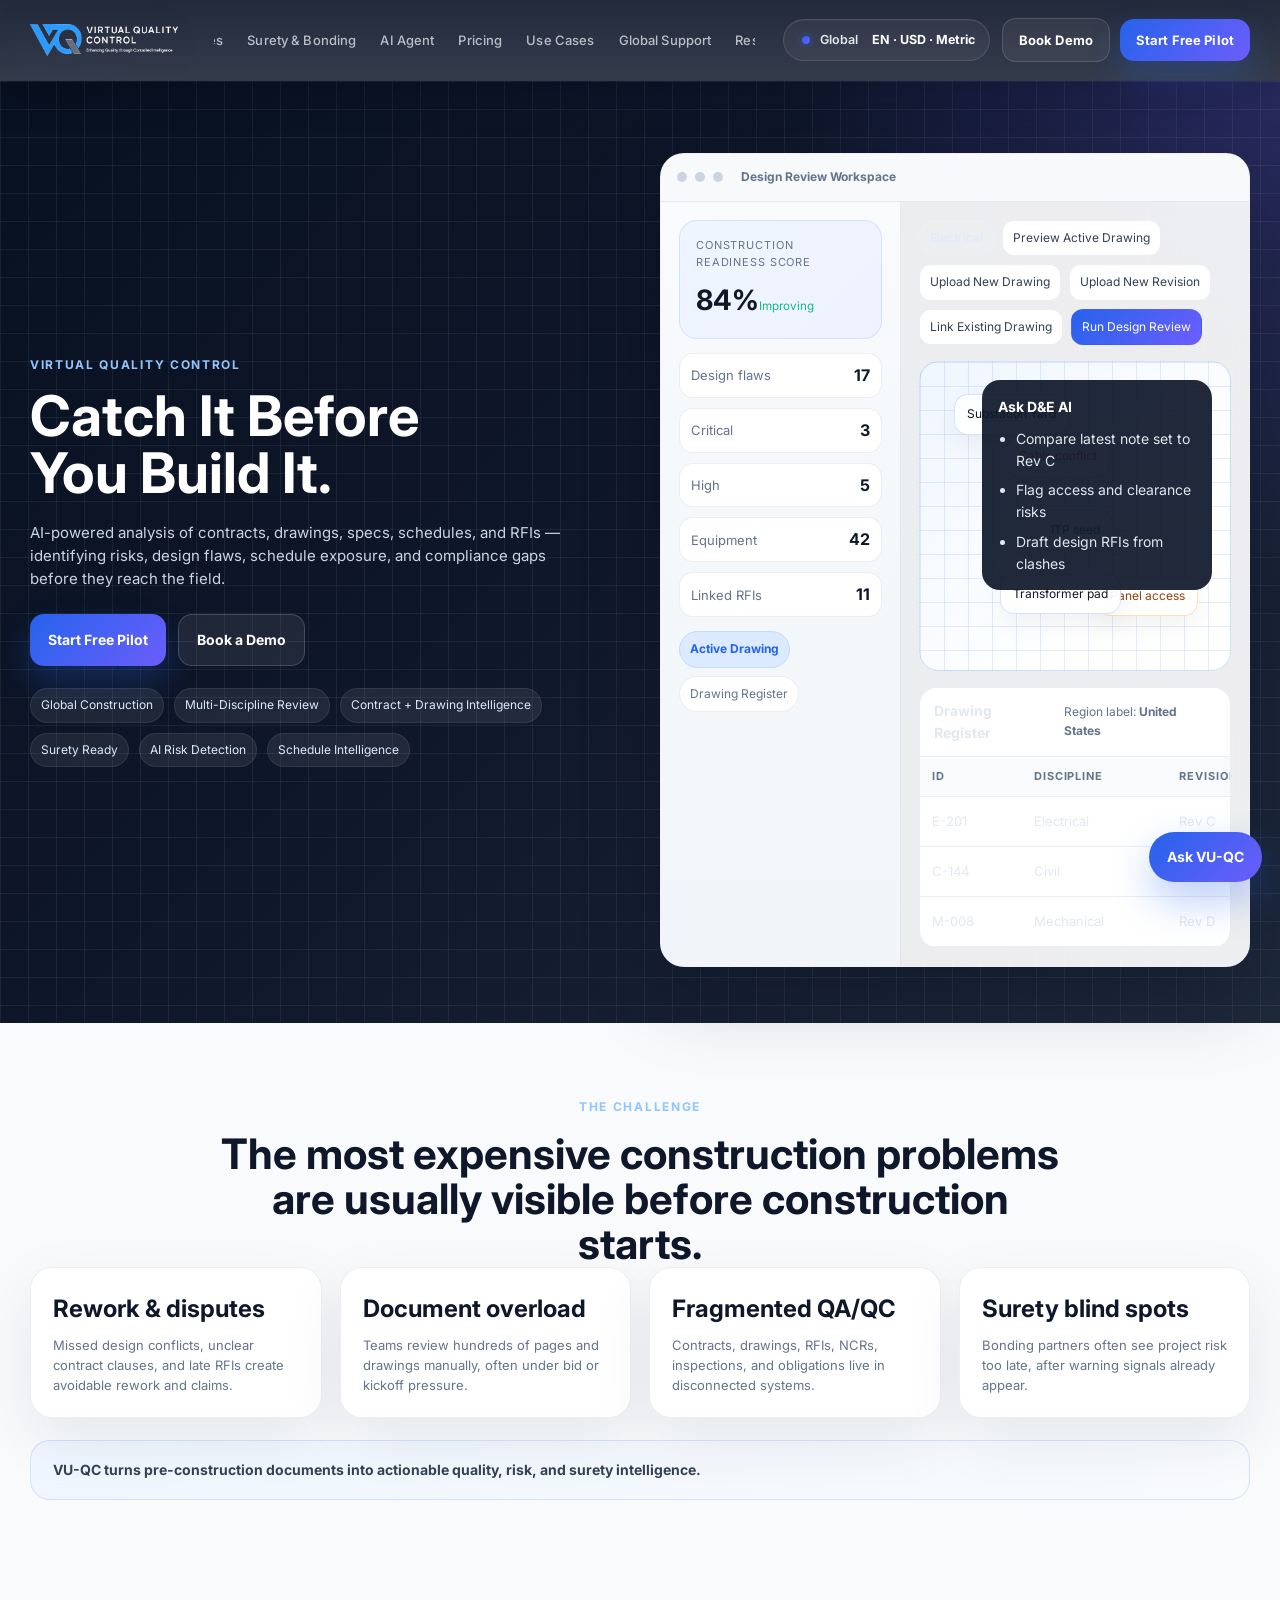
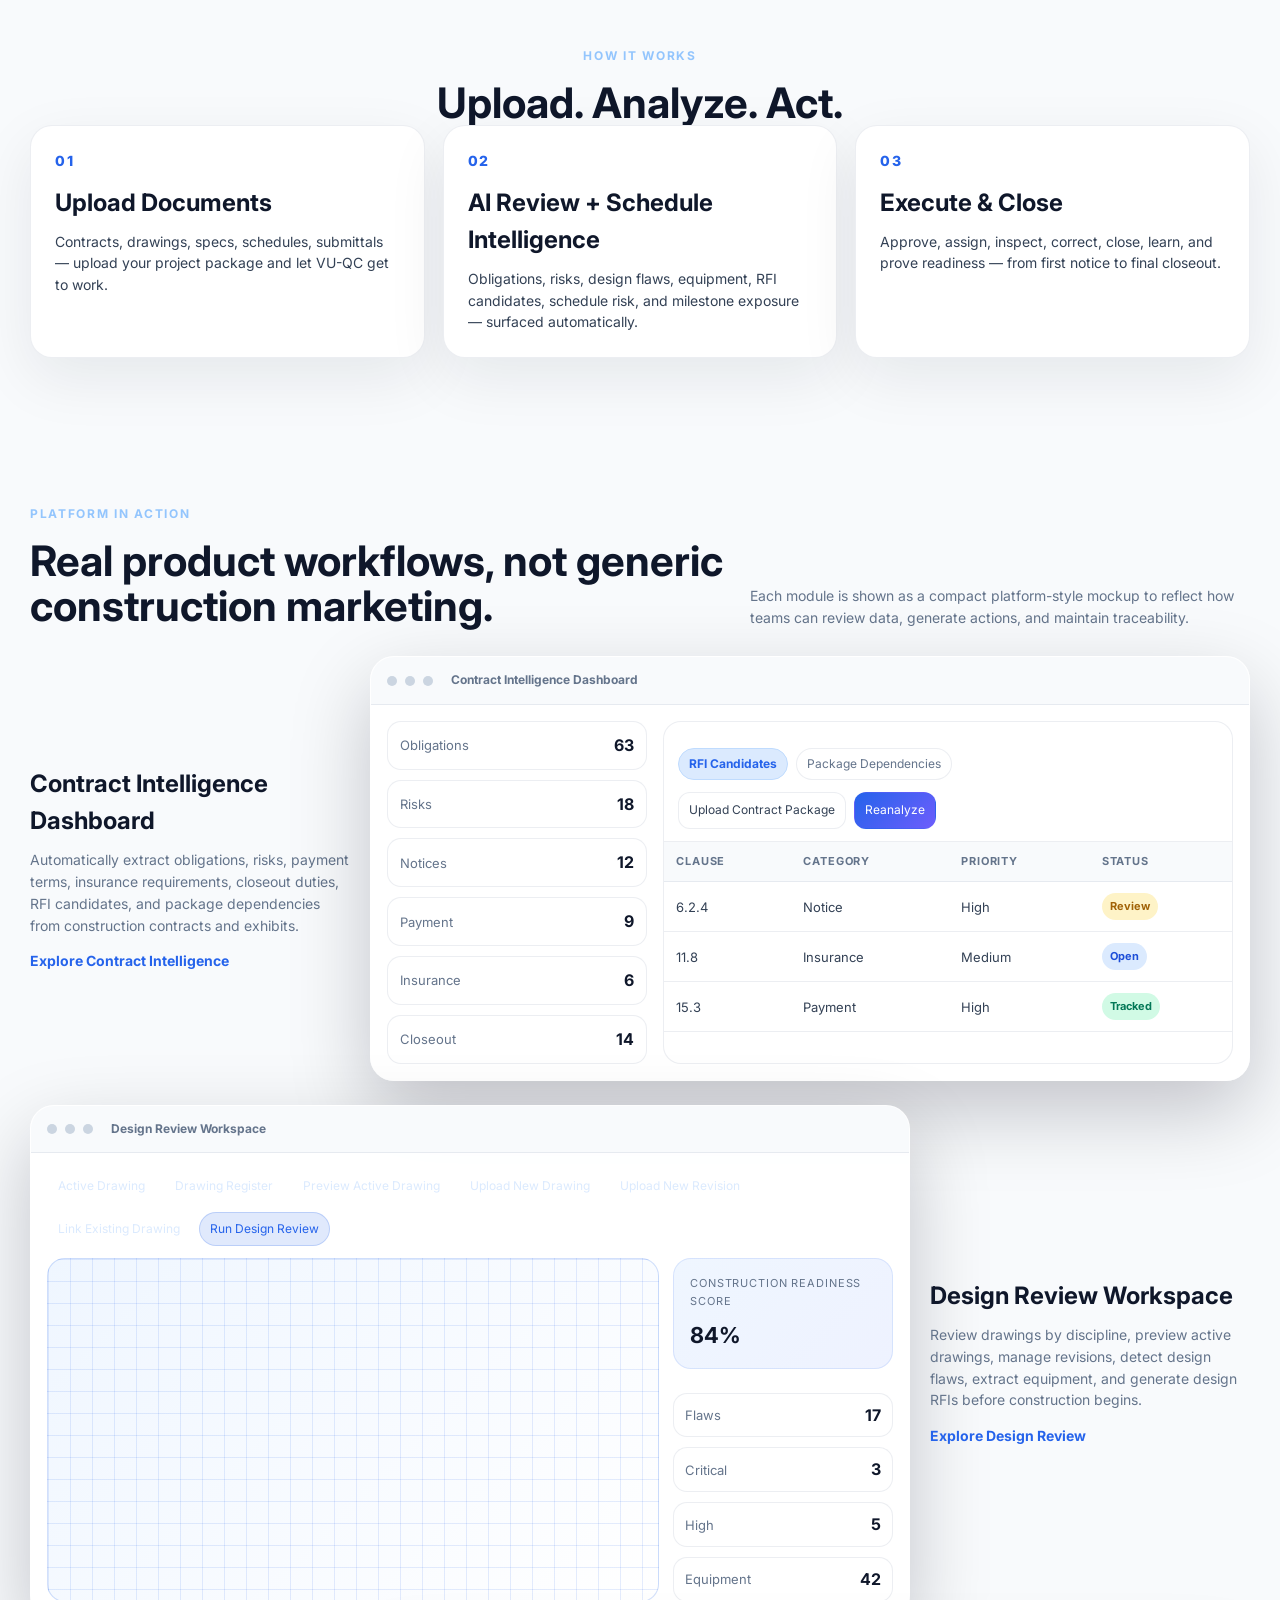
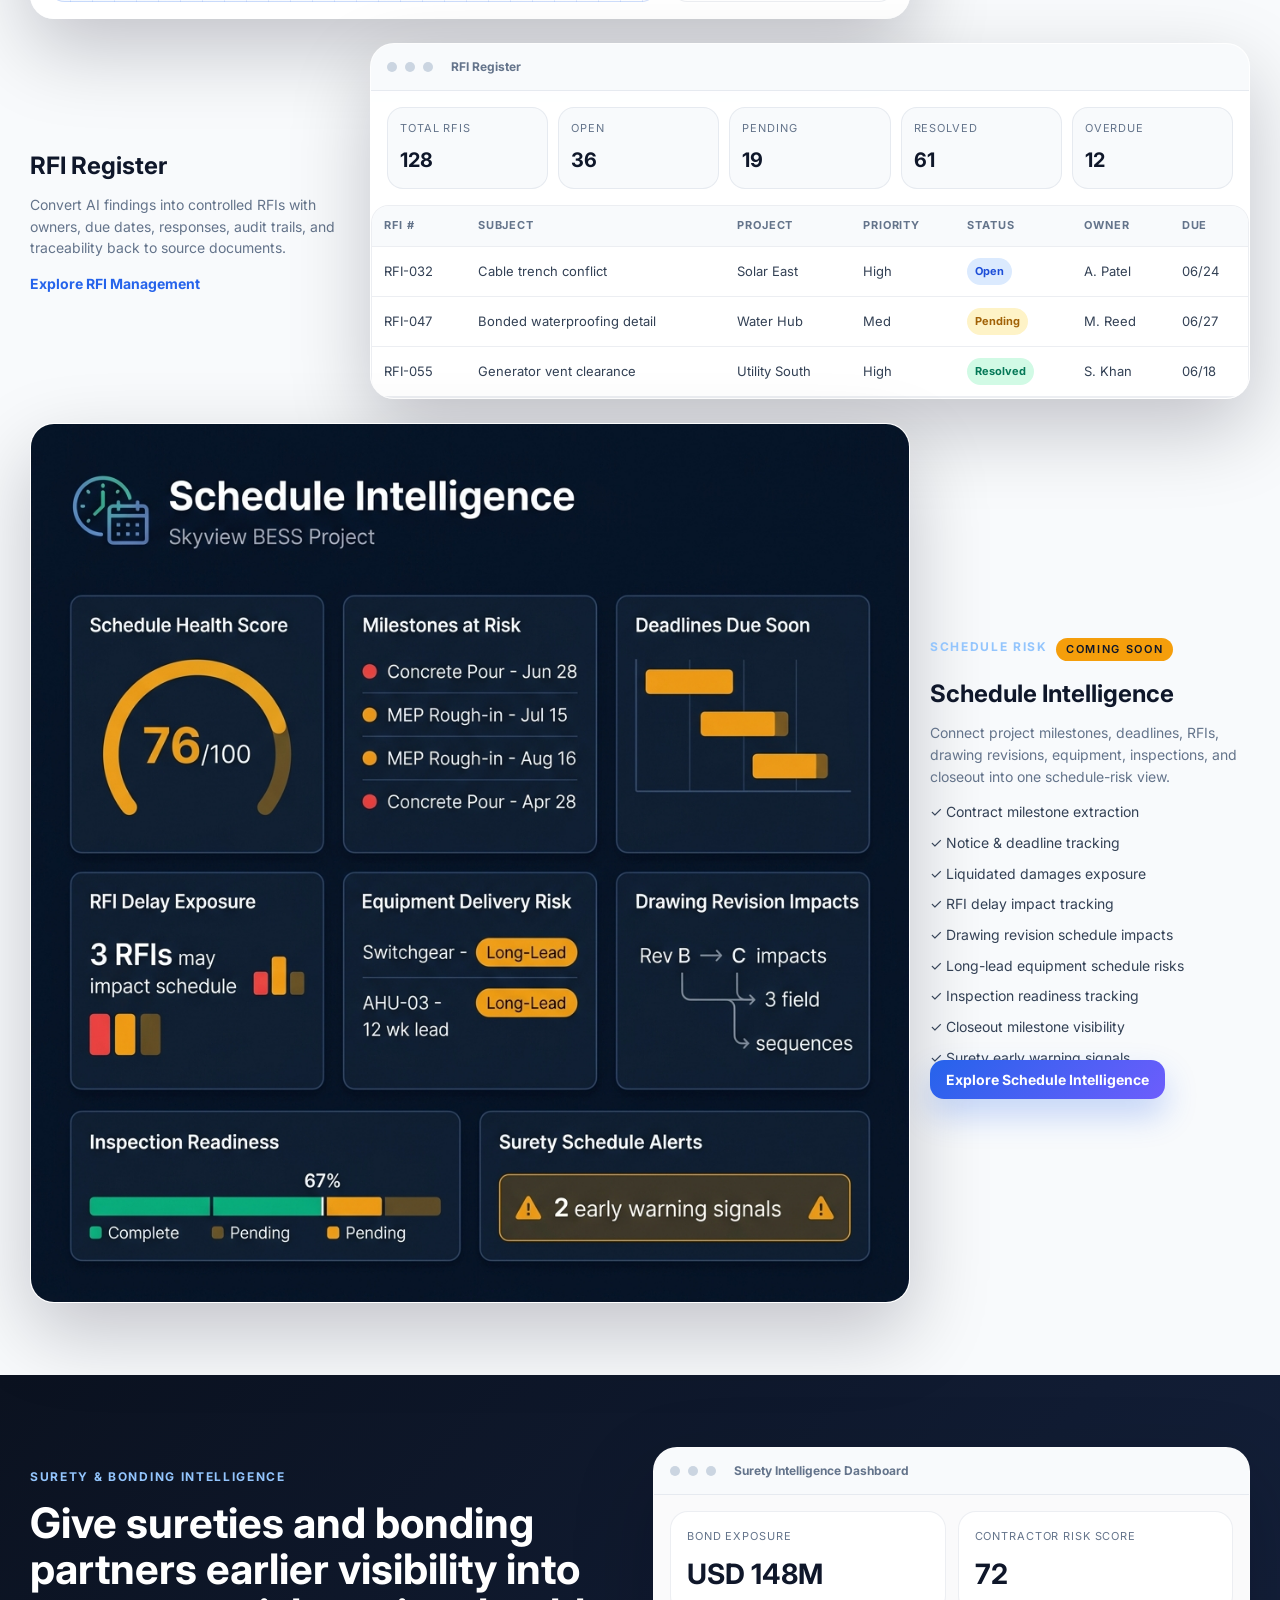
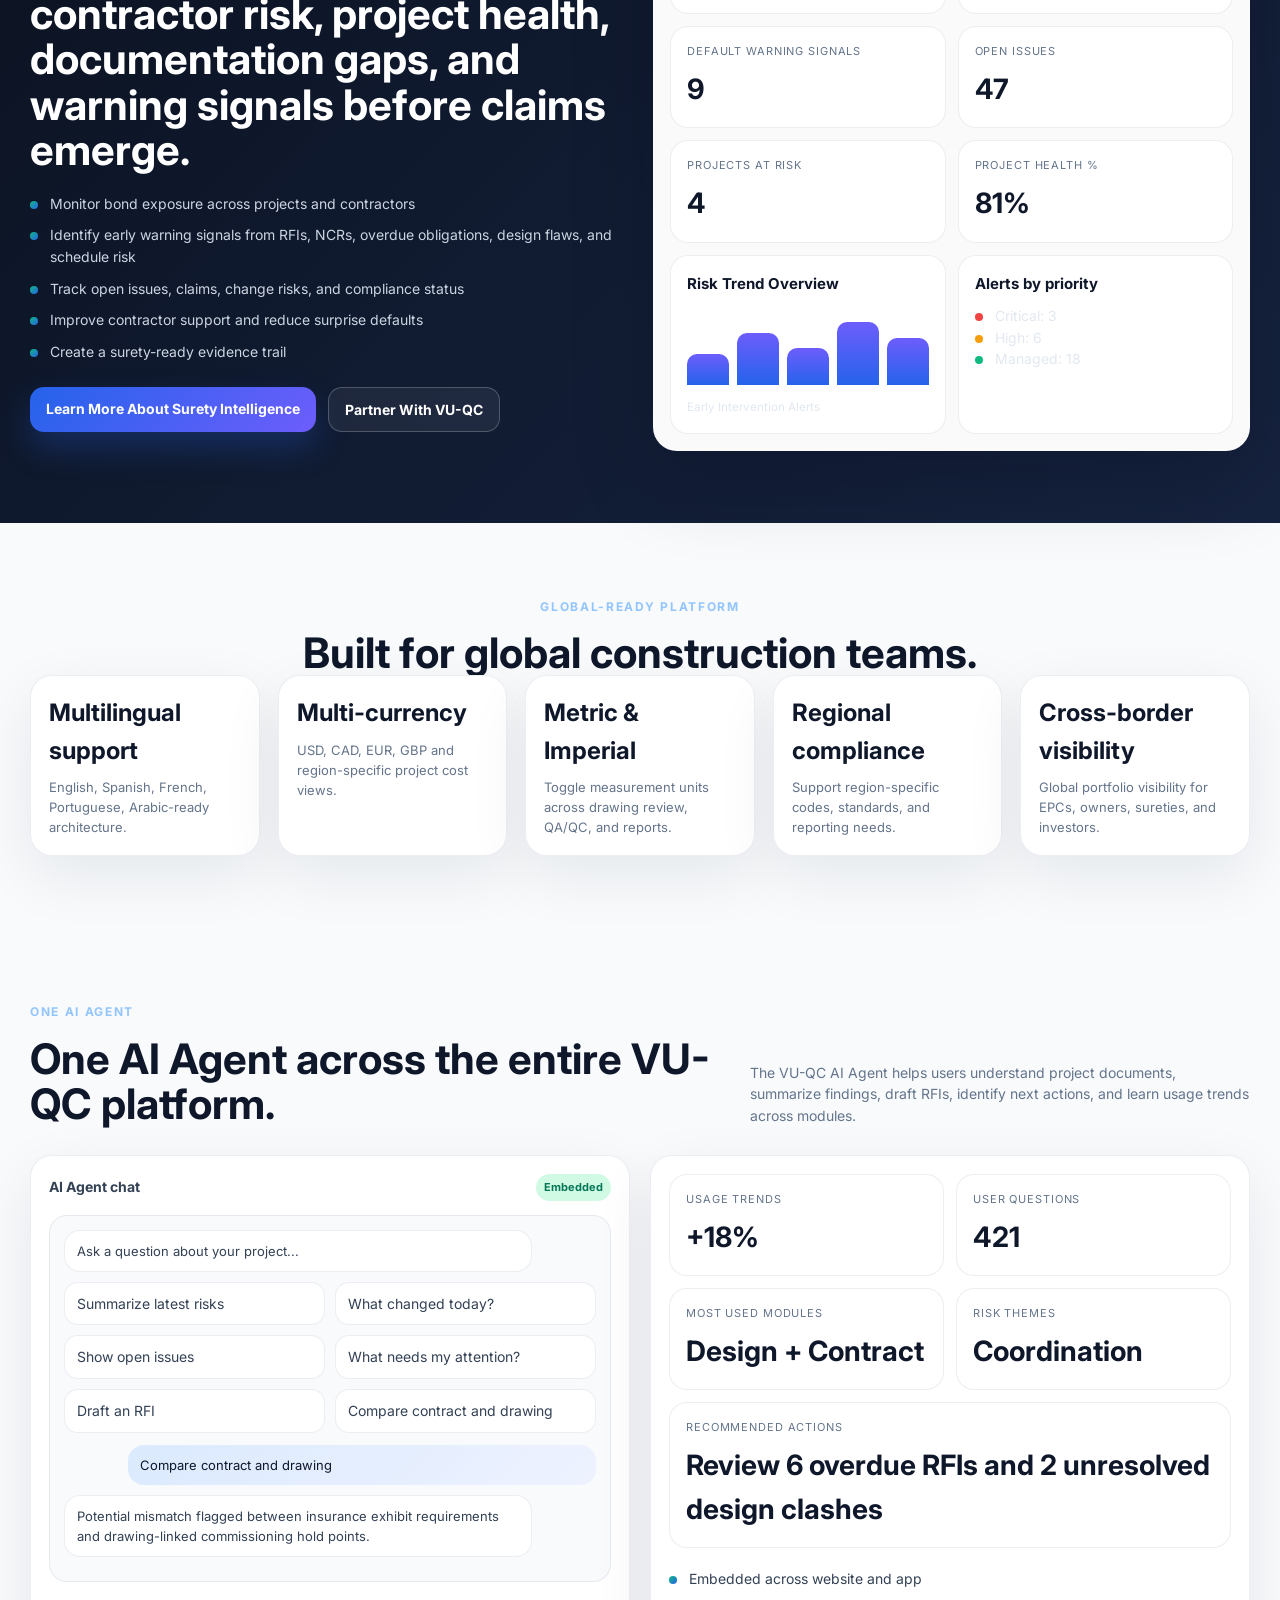
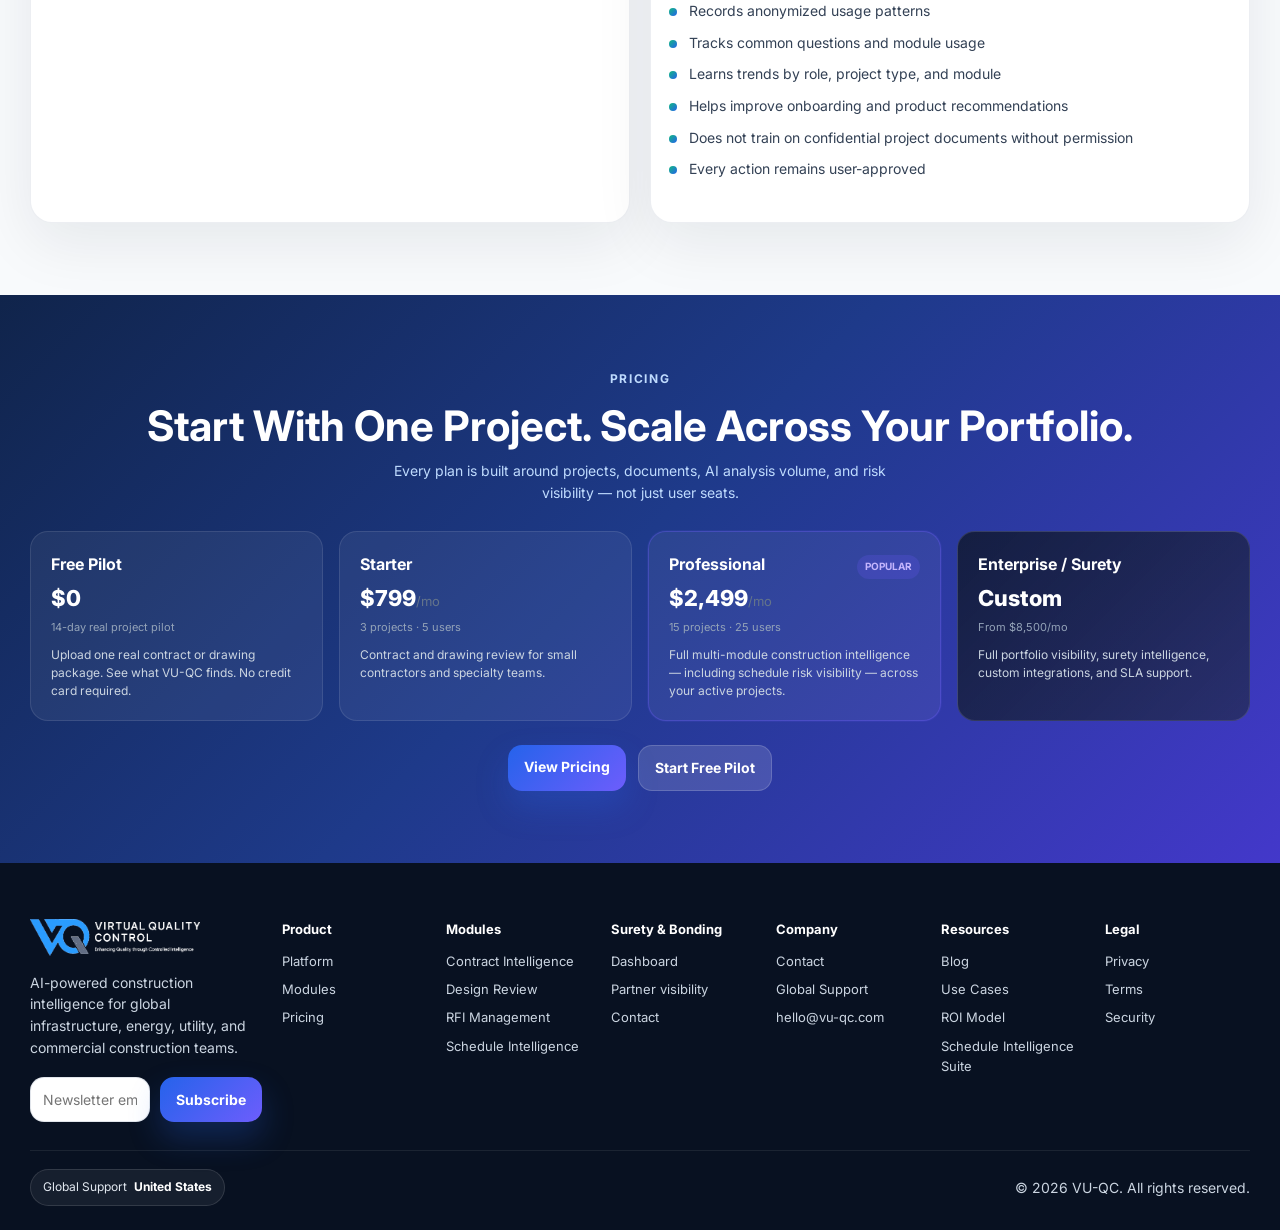
==== index.html @ efdcd787 "Add Schedule Intelligence Suite across entire marketing website HOMEPAGE: - Added Schedule Intellige" ====
<!DOCTYPE html><html lang="en"><head><meta charset="UTF-8" /><meta name="viewport" content="width=device-width, initial-scale=1.0" /><title>VU-QC | AI Construction Quality Control & Surety Intelligence</title><meta name="description" content="VU-QC helps construction, EPC, utility, and surety teams analyze contracts, drawings, RFIs, and QA/QC records before field risk turns into rework or claims." /><meta name="keywords" content="AI construction quality control, pre-construction QA software, AI contract analysis construction, construction drawing review software, design flaw detection, construction obligation register, RFI management software, surety bond construction risk software, construction risk intelligence, EPC contract review software" /><meta property="og:title" content="VU-QC | Catch It Before You Build It" /><meta property="og:description" content="AI-powered construction intelligence for contracts, drawings, QA/QC, RFIs, risk, and surety readiness." /><meta property="og:type" content="website" /><meta property="og:image" content="https://vu-qc.com/assets/vuqc-logo-light.png" /><meta name="theme-color" content="#0f172a" /><link rel="preconnect" href="https://fonts.googleapis.com" /><link rel="preconnect" href="https://fonts.gstatic.com" crossorigin /><link href="https://fonts.googleapis.com/css2?family=Inter:wght@400;500;600;700;800&display=swap" rel="stylesheet" /><link rel="preload" as="image" href="./assets/vuqc-logo-light.png" /><link rel="stylesheet" href="./styles.css" /><link rel="stylesheet" href="./pricing.css" /><link rel="icon" href="./favicon.ico" sizes="any" /><link rel="icon" type="image/png" sizes="32x32" href="./favicon-32x32.png" /><link rel="icon" type="image/png" sizes="16x16" href="./favicon-16x16.png" /><link rel="apple-touch-icon" sizes="180x180" href="./apple-touch-icon.png" /><link rel="manifest" href="./site.webmanifest" /><meta name="application-name" content="VU-QC" /><meta name="apple-mobile-web-app-title" content="VU-QC" /><meta name="apple-mobile-web-app-capable" content="yes" /><meta name="apple-mobile-web-app-status-bar-style" content="black-translucent" /><meta name="format-detection" content="telephone=no" /><meta name="msapplication-TileColor" content="#0f172a" /><meta property="og:site_name" content="VU-QC" /><meta property="og:url" content="https://vu-qc.com" /><meta name="twitter:card" content="summary_large_image" /><meta name="twitter:title" content="VU-QC | Catch It Before You Build It" /><meta name="twitter:description" content="AI-powered construction intelligence for contracts, drawings, QA/QC, RFIs, risk, and surety readiness." /><meta name="twitter:image" content="https://vu-qc.com/assets/vuqc-logo-light.png" /><link rel="canonical" href="https://vu-qc.com" /><script type="application/ld+json"> { "@context": "https://schema.org", "@type": "SoftwareApplication", "name": "VU-QC", "applicationCategory": "BusinessApplication", "operatingSystem": "Web", "description": "AI-powered construction intelligence for contracts, drawings, QA/QC, RFIs, risk, and surety readiness.", "brand": {"@type": "Brand", "name": "VU-QC"}, "offers": {"@type": "Offer", "price": "0", "priceCurrency": "USD", "description": "Free pilot available"} } </script></head><body><div class="site-shell"><header class="topbar topbar-v1">
  <div class="container topbar-inner topbar-inner-v1">
    <a class="brand brand-v1" href="./index.html" aria-label="VU-QC home">
      <img src="./assets/vuqc-logo-light.png" alt="VU-QC logo" />
    </a>

    <nav class="main-nav main-nav-v1" aria-label="Primary navigation">
      <a href="./platform.html">Platform</a>
      <a href="./modules.html">Modules</a>
      <a href="./surety.html">Surety &amp; Bonding</a>
      <a href="./ai-agent.html">AI Agent</a>
      <a href="./pricing.html">Pricing</a>
      <a href="./use-cases.html">Use Cases</a>
      <a href="./global-support.html">Global Support</a>
      <a href="./resources.html">Resources</a>
      <a href="./contact.html">Contact</a>
    </nav>

    <div class="header-actions-v1">
      <div class="select-group global-group" aria-label="Global support controls">
        <button class="select-btn select-btn-global" data-toggle="globalMenu" aria-expanded="false" aria-controls="globalMenu">
          <span class="globe-dot"></span>
          Global
          <span class="global-inline-values"><b id="langValue">EN</b> · <b id="currencyValue">USD</b> · <b id="measureValue">Metric</b></span>
        </button>
        <div class="select-menu select-menu-global wide" id="globalMenu">
          <div class="global-menu-section">
            <span class="global-menu-label">Language</span>
            <div class="global-option-row">
              <button data-lang="EN">EN</button><button data-lang="ES">ES</button><button data-lang="FR">FR</button><button data-lang="PT">PT</button><button data-lang="AR">AR</button>
            </div>
          </div>
          <div class="global-menu-section">
            <span class="global-menu-label">Currency</span>
            <div class="global-option-row">
              <button data-currency="USD">USD</button><button data-currency="CAD">CAD</button><button data-currency="EUR">EUR</button><button data-currency="GBP">GBP</button>
            </div>
          </div>
          <div class="global-menu-section">
            <span class="global-menu-label">Measurement</span>
            <div class="global-option-row">
              <button data-measure="Metric">Metric</button><button data-measure="Imperial">Imperial</button>
            </div>
          </div>
          <div class="global-menu-section">
            <span class="global-menu-label">Region</span>
            <div class="global-option-row global-option-row-region">
              <button data-region="United States">United States</button><button data-region="Canada">Canada</button><button data-region="Caribbean">Caribbean</button><button data-region="UK">UK</button><button data-region="EU">EU</button><button data-region="Middle East">Middle East</button><button data-region="Africa">Africa</button>
            </div>
          </div>
        </div>
      </div>

      <div class="header-cta header-cta-v1">
        <button class="btn ghost btn-header-ghost" data-open-demo="demoModal">Book Demo</button>
        <button class="btn primary btn-header-primary" data-open-demo="demoModal">Start Free Pilot</button>
      </div>

      <button class="mobile-menu-btn mobile-menu-btn-v1" data-toggle-mobile aria-expanded="false" aria-controls="mobileNav">Menu</button>
    </div>
  </div>

  <div class="mobile-nav mobile-nav-v1" id="mobileNav">
    <a href="./platform.html">Platform</a>
    <a href="./modules.html">Modules</a>
    <a href="./surety.html">Surety &amp; Bonding</a>
    <a href="./ai-agent.html">AI Agent</a>
    <a href="./pricing.html">Pricing</a>
    <a href="./use-cases.html">Use Cases</a>
    <a href="./global-support.html">Global Support</a>
    <a href="./resources.html">Resources</a>
    <a href="./contact.html">Contact</a>
    <div class="mobile-global-inline">Global: <span id="mobileRegionValue">United States</span> · <span id="mobileLangValue">EN</span> · <span id="mobileCurrencyValue">USD</span></div>
  </div>
</header><main><section class="hero-section" id="hero"><div class="container hero-grid"><div class="hero-copy"><span class="eyebrow">Virtual Quality Control</span><h1>Catch It Before You Build It.</h1><p class="lead">AI-powered analysis of contracts, drawings, specs, schedules, and RFIs — identifying risks, design flaws, schedule exposure, and compliance gaps before they reach the field.</p><div class="hero-actions"><button class="btn primary lg" data-open-demo="demoModal">Start Free Pilot</button><button class="btn secondary lg" data-open-demo="demoModal">Book a Demo</button></div><div class="badge-row"><span class="badge">Global Construction</span><span class="badge">Multi-Discipline Review</span><span class="badge">Contract + Drawing Intelligence</span><span class="badge">Surety Ready</span><span class="badge">AI Risk Detection</span><span class="badge">Schedule Intelligence</span></div></div><div class="hero-visual"><div class="browser-frame xl"><div class="browser-top"><span></span><span></span><span></span><div class="browser-title">Design Review Workspace</div></div><div class="workspace-grid"><aside class="mini-sidebar"><div class="score-card"><label>Construction Readiness Score</label><strong>84%</strong><small class="success">Improving</small></div><div class="metric-list compact"><div><span>Design flaws</span><strong>17</strong></div><div><span>Critical</span><strong class="danger">3</strong></div><div><span>High</span><strong class="warn">5</strong></div><div><span>Equipment</span><strong>42</strong></div><div><span>Linked RFIs</span><strong>11</strong></div></div><div class="tab-pills"><button class="active">Active Drawing</button><button>Drawing Register</button></div></aside><div class="drawing-panel"><div class="panel-toolbar"><span class="chip">Electrical</span><button class="mini-btn" data-open-preview>Preview Active Drawing</button><button class="mini-btn">Upload New Drawing</button><button class="mini-btn">Upload New Revision</button><button class="mini-btn">Link Existing Drawing</button><button class="mini-btn primary-fill">Run Design Review</button></div><div class="blueprint-canvas"><div class="bp-box bp-1">Substation Yard</div><div class="bp-box bp-2 danger">Cable conflict</div><div class="bp-box bp-3 warn">Panel access</div><div class="bp-box bp-4">Transformer pad</div><div class="bp-box bp-5 success">ITP seed</div><div class="blueprint-notes"><h4>Ask D&amp;E AI</h4><ul><li>Compare latest note set to Rev C</li><li>Flag access and clearance risks</li><li>Draft design RFIs from clashes</li></ul></div></div><div class="table-card slim"><div class="table-head"><strong>Drawing Register</strong><span class="small-label">Region label: <b id="regionLabel">United States</b></span></div><table><thead><tr><th>ID</th><th>Discipline</th><th>Revision</th><th>Status</th></tr></thead><tbody><tr><td>E-201</td><td>Electrical</td><td>Rev C</td><td><span class="status open">Active</span></td></tr><tr><td>C-144</td><td>Civil</td><td>Rev B</td><td><span class="status pending">Review</span></td></tr><tr><td>M-008</td><td>Mechanical</td><td>Rev D</td><td><span class="status resolved">Approved</span></td></tr></tbody></table></div></div></div></div></div></div></section><section class="section light"><div class="container narrow center"><span class="eyebrow">The challenge</span><h2>The most expensive construction problems are usually visible before construction starts.</h2></div><div class="container grid four cards-gap"><article class="feature-card"><h3>Rework &amp; disputes</h3><p>Missed design conflicts, unclear contract clauses, and late RFIs create avoidable rework and claims.</p></article><article class="feature-card"><h3>Document overload</h3><p>Teams review hundreds of pages and drawings manually, often under bid or kickoff pressure.</p></article><article class="feature-card"><h3>Fragmented QA/QC</h3><p>Contracts, drawings, RFIs, NCRs, inspections, and obligations live in disconnected systems.</p></article><article class="feature-card"><h3>Surety blind spots</h3><p>Bonding partners often see project risk too late, after warning signals already appear.</p></article></div><div class="container statement-box"><p><strong>VU-QC turns pre-construction documents into actionable quality, risk, and surety intelligence.</strong></p></div></section><section class="section" id="platform"><div class="container narrow center"><span class="eyebrow">How it works</span><h2>Upload. Analyze. Act.</h2></div><div class="container steps-grid"><div class="step-card"><span class="step-no">01</span><h3>Upload Documents</h3><p>Contracts, drawings, specs, schedules, submittals — upload your project package and let VU-QC get to work.</p></div><div class="step-card"><span class="step-no">02</span><h3>AI Review + Schedule Intelligence</h3><p>Obligations, risks, design flaws, equipment, RFI candidates, schedule risk, and milestone exposure — surfaced automatically.</p></div><div class="step-card"><span class="step-no">03</span><h3>Execute &amp; Close</h3><p>Approve, assign, inspect, correct, close, learn, and prove readiness — from first notice to final closeout.</p></div></div></section><section class="section light" id="modules"><div class="container section-head split-head"><div><span class="eyebrow">Platform in action</span><h2>Real product workflows, not generic construction marketing.</h2></div><p>Each module is shown as a compact platform-style mockup to reflect how teams can review data, generate actions, and maintain traceability.</p></div><div class="container product-stack"><article class="product-card"><div class="product-copy"><h3>Contract Intelligence Dashboard</h3><p>Automatically extract obligations, risks, payment terms, insurance requirements, closeout duties, RFI candidates, and package dependencies from construction contracts and exhibits.</p><a href="#contact" class="text-link">Explore Contract Intelligence</a></div><div class="browser-frame"><div class="browser-top"><span></span><span></span><span></span><div class="browser-title">Contract Intelligence Dashboard</div></div><div class="mock-grid two"><div class="metric-list"><div><span>Obligations</span><strong>63</strong></div><div><span>Risks</span><strong class="warn">18</strong></div><div><span>Notices</span><strong>12</strong></div><div><span>Payment</span><strong>9</strong></div><div><span>Insurance</span><strong>6</strong></div><div><span>Closeout</span><strong>14</strong></div></div><div class="table-card"><div class="table-head between"><div class="tab-pills small"><button class="active">RFI Candidates</button><button>Package Dependencies</button></div><div class="button-pair"><button class="mini-btn">Upload Contract Package</button><button class="mini-btn primary-fill">Reanalyze</button></div></div><table><thead><tr><th>Clause</th><th>Category</th><th>Priority</th><th>Status</th></tr></thead><tbody><tr><td>6.2.4</td><td>Notice</td><td>High</td><td><span class="status pending">Review</span></td></tr><tr><td>11.8</td><td>Insurance</td><td>Medium</td><td><span class="status open">Open</span></td></tr><tr><td>15.3</td><td>Payment</td><td>High</td><td><span class="status resolved">Tracked</span></td></tr></tbody></table></div></div></div></article><article class="product-card reverse"><div class="product-copy"><h3>Design Review Workspace</h3><p>Review drawings by discipline, preview active drawings, manage revisions, detect design flaws, extract equipment, and generate design RFIs before construction begins.</p><a href="#hero" class="text-link">Explore Design Review</a></div><div class="browser-frame"><div class="browser-top"><span></span><span></span><span></span><div class="browser-title">Design Review Workspace</div></div><div class="workspace-snapshot"><div class="toolbar-row"><span class="chip">Active Drawing</span><span class="chip">Drawing Register</span><span class="chip">Preview Active Drawing</span><span class="chip">Upload New Drawing</span><span class="chip">Upload New Revision</span><span class="chip">Link Existing Drawing</span><span class="chip accent">Run Design Review</span></div><div class="snapshot-grid"><div class="snapshot-drawing"></div><div class="snapshot-side"><div class="score-card small"><label>Construction Readiness Score</label><strong>84%</strong></div><div class="metric-list compact"><div><span>Flaws</span><strong>17</strong></div><div><span>Critical</span><strong class="danger">3</strong></div><div><span>High</span><strong class="warn">5</strong></div><div><span>Equipment</span><strong>42</strong></div></div></div></div></div></div></article><article class="product-card"><div class="product-copy"><h3>RFI Register</h3><p>Convert AI findings into controlled RFIs with owners, due dates, responses, audit trails, and traceability back to source documents.</p><a href="#contact" class="text-link">Explore RFI Management</a></div><div class="browser-frame"><div class="browser-top"><span></span><span></span><span></span><div class="browser-title">RFI Register</div></div><div class="rfi-summary"><div class="mini-metric"><label>Total RFIs</label><strong>128</strong></div><div class="mini-metric"><label>Open</label><strong>36</strong></div><div class="mini-metric"><label>Pending</label><strong>19</strong></div><div class="mini-metric"><label>Resolved</label><strong>61</strong></div><div class="mini-metric"><label>Overdue</label><strong class="danger">12</strong></div></div><div class="table-card"><table><thead><tr><th>RFI #</th><th>Subject</th><th>Project</th><th>Priority</th><th>Status</th><th>Owner</th><th>Due</th></tr></thead><tbody><tr><td>RFI-032</td><td>Cable trench conflict</td><td>Solar East</td><td>High</td><td><span class="status open">Open</span></td><td>A. Patel</td><td>06/24</td></tr><tr><td>RFI-047</td><td>Bonded waterproofing detail</td><td>Water Hub</td><td>Med</td><td><span class="status pending">Pending</span></td><td>M. Reed</td><td>06/27</td></tr><tr><td>RFI-055</td><td>Generator vent clearance</td><td>Utility South</td><td>High</td><td><span class="status resolved">Resolved</span></td><td>S. Khan</td><td>06/18</td></tr></tbody></table></div></div></article><article class="product-card reverse"><div class="product-copy"><span class="eyebrow">Schedule Risk <span style="background:#f59e0b;color:#0f172a;font-size:11px;font-weight:600;padding:3px 10px;border-radius:99px;margin-left:8px">Coming Soon</span></span><h3>Schedule Intelligence</h3><p>Connect project milestones, deadlines, RFIs, drawing revisions, equipment, inspections, and closeout into one schedule-risk view.</p><ul class="feature-list"><li><span class="check">✓</span> Contract milestone extraction</li><li><span class="check">✓</span> Notice &amp; deadline tracking</li><li><span class="check">✓</span> Liquidated damages exposure</li><li><span class="check">✓</span> RFI delay impact tracking</li><li><span class="check">✓</span> Drawing revision schedule impacts</li><li><span class="check">✓</span> Long-lead equipment schedule risks</li><li><span class="check">✓</span> Inspection readiness tracking</li><li><span class="check">✓</span> Closeout milestone visibility</li><li><span class="check">✓</span> Surety early warning signals</li></ul><a href="./modules.html#scheduleModule" class="btn primary">Explore Schedule Intelligence</a></div><div class="browser-frame"><div class="frame-dots"><i></i><i></i><i></i></div><img src="./assets/schedule-intelligence-dashboard.png" alt="Schedule Intelligence Dashboard" style="width:100%;border-radius:0 0 16px 16px"></div></article></div></section><section class="section dark" id="surety"><div class="container surety-grid"><div><span class="eyebrow">Surety &amp; Bonding Intelligence</span><h2>Give sureties and bonding partners earlier visibility into contractor risk, project health, documentation gaps, and warning signals before claims emerge.</h2><ul class="benefit-list"><li>Monitor bond exposure across projects and contractors</li><li>Identify early warning signals from RFIs, NCRs, overdue obligations, design flaws, and schedule risk</li><li>Track open issues, claims, change risks, and compliance status</li><li>Improve contractor support and reduce surprise defaults</li><li>Create a surety-ready evidence trail</li></ul><div class="hero-actions"><a class="btn primary" href="#contact">Learn More About Surety Intelligence</a><a class="btn ghost light-border" href="#contact">Partner With VU-QC</a></div></div><div class="browser-frame dark-frame"><div class="browser-top"><span></span><span></span><span></span><div class="browser-title">Surety Intelligence Dashboard</div></div><div class="dashboard-grid"><div class="dash-stat"><label>Bond Exposure</label><strong id="currencyHero">USD 148M</strong></div><div class="dash-stat"><label>Contractor Risk Score</label><strong>72</strong></div><div class="dash-stat"><label>Default Warning Signals</label><strong class="warn">9</strong></div><div class="dash-stat"><label>Open Issues</label><strong>47</strong></div><div class="dash-stat"><label>Projects at Risk</label><strong class="danger">4</strong></div><div class="dash-stat"><label>Project Health %</label><strong class="success">81%</strong></div><div class="trend-card"><h4>Risk Trend Overview</h4><div class="bars"><span></span><span></span><span></span><span></span><span></span></div><small>Early Intervention Alerts</small></div><div class="alert-card"><h4>Alerts by priority</h4><p><span class="dot red"></span> Critical: 3</p><p><span class="dot amber"></span> High: 6</p><p><span class="dot green"></span> Managed: 18</p></div></div></div></div></section><section class="section light" id="global"><div class="container narrow center"><span class="eyebrow">Global-ready platform</span><h2>Built for global construction teams.</h2></div><div class="container grid five cards-gap compact-cards"><article class="feature-card"><h3>Multilingual support</h3><p>English, Spanish, French, Portuguese, Arabic-ready architecture.</p></article><article class="feature-card"><h3>Multi-currency</h3><p>USD, CAD, EUR, GBP and region-specific project cost views.</p></article><article class="feature-card"><h3>Metric &amp; Imperial</h3><p>Toggle measurement units across drawing review, QA/QC, and reports.</p></article><article class="feature-card"><h3>Regional compliance</h3><p>Support region-specific codes, standards, and reporting needs.</p></article><article class="feature-card"><h3>Cross-border visibility</h3><p>Global portfolio visibility for EPCs, owners, sureties, and investors.</p></article></div></section><section class="section" id="agent"><div class="container section-head split-head"><div><span class="eyebrow">One AI Agent</span><h2>One AI Agent across the entire VU-QC platform.</h2></div><p>The VU-QC AI Agent helps users understand project documents, summarize findings, draft RFIs, identify next actions, and learn usage trends across modules.</p></div><div class="container agent-grid"><div class="chat-panel"><div class="chat-head"><strong>AI Agent chat</strong><span class="status resolved">Embedded</span></div><div class="chat-box"><div class="chat-msg ai">Ask a question about your project...</div><div class="prompt-grid"><button class="prompt">Summarize latest risks</button><button class="prompt">What changed today?</button><button class="prompt">Show open issues</button><button class="prompt">What needs my attention?</button><button class="prompt">Draft an RFI</button><button class="prompt">Compare contract and drawing</button></div><div class="chat-msg user">Compare contract and drawing</div><div class="chat-msg ai">Potential mismatch flagged between insurance exhibit requirements and drawing-linked commissioning hold points.</div></div></div><div class="usage-panel"><div class="usage-cards"><div class="dash-stat"><label>Usage Trends</label><strong>+18%</strong></div><div class="dash-stat"><label>User Questions</label><strong>421</strong></div><div class="dash-stat"><label>Most Used Modules</label><strong>Design + Contract</strong></div><div class="dash-stat"><label>Risk Themes</label><strong>Coordination</strong></div><div class="dash-stat wide"><label>Recommended Actions</label><strong>Review 6 overdue RFIs and 2 unresolved design clashes</strong></div></div><ul class="benefit-list small dark-text"><li>Embedded across website and app</li><li>Records anonymized usage patterns</li><li>Tracks common questions and module usage</li><li>Learns trends by role, project type, and module</li><li>Helps improve onboarding and product recommendations</li><li>Does not train on confidential project documents without permission</li><li>Every action remains user-approved</li></ul></div></div></section><section class="section gradient-band" id="pricing"><div class="container center"><span class="eyebrow light-text">Pricing</span><h2>Start With One Project. Scale Across Your Portfolio.</h2><p style="color:#bfdbfe;font-size:14px;max-width:56ch;margin:12px auto 28px">Every plan is built around projects, documents, AI analysis volume, and risk visibility — not just user seats.</p><div class="teaser-grid"><div class="teaser-card"><h3>Free Pilot</h3><div class="teaser-price">$0</div><div class="teaser-period">14-day real project pilot</div><p>Upload one real contract or drawing package. See what VU-QC finds. No credit card required.</p></div><div class="teaser-card"><h3>Starter</h3><div class="teaser-price">$799<span style="font-size:13px;font-weight:400;color:var(--muted)">/mo</span></div><div class="teaser-period">3 projects · 5 users</div><p>Contract and drawing review for small contractors and specialty teams.</p></div><div class="teaser-card" style="border-color:rgba(109,93,252,0.35);box-shadow:0 0 0 1px rgba(109,93,252,0.1)"><div style="display:flex;justify-content:space-between;align-items:center"><h3>Professional</h3><span style="background:rgba(109,93,252,0.2);color:#c4b5fd;font-size:10px;font-weight:700;padding:4px 8px;border-radius:999px">POPULAR</span></div><div class="teaser-price">$2,499<span style="font-size:13px;font-weight:400;color:var(--muted)">/mo</span></div><div class="teaser-period">15 projects · 25 users</div><p>Full multi-module construction intelligence — including schedule risk visibility — across your active projects.</p></div><div class="teaser-card dark-teaser"><h3>Enterprise / Surety</h3><div class="teaser-price">Custom</div><div class="teaser-period">From $8,500/mo</div><p>Full portfolio visibility, surety intelligence, custom integrations, and SLA support.</p></div></div><div style="margin-top:24px;display:flex;gap:12px;justify-content:center;flex-wrap:wrap"><a class="btn primary" href="./pricing.html">View Pricing</a><a class="btn secondary light" href="./contact.html">Start Free Pilot</a></div></div></section></main><footer class="footer" id="contact"><div class="container footer-grid"><div><img class="footer-logo" src="./assets/vuqc-logo-light.png" alt="VU-QC logo" /><p>AI-powered construction intelligence for global infrastructure, energy, utility, and commercial construction teams.</p><form class="newsletter"><input type="email" placeholder="Newsletter email" aria-label="Newsletter email" /><button type="button" class="btn primary">Subscribe</button></form></div><div><h4>Product</h4><a href="./platform.html">Platform</a><a href="./modules.html">Modules</a><a href="./pricing.html">Pricing</a></div><div><h4>Modules</h4><a href="./modules.html#contractModule">Contract Intelligence</a><a href="./modules.html#designModule">Design Review</a><a href="./modules.html#rfiModule">RFI Management</a><a href="./modules.html#scheduleModule">Schedule Intelligence</a></div><div><h4>Surety &amp; Bonding</h4><a href="./surety.html">Dashboard</a><a href="./surety.html">Partner visibility</a><a href="./contact.html">Contact</a></div><div><h4>Company</h4><a href="./contact.html">Contact</a><a href="./global-support.html">Global Support</a><a href="mailto:hello@vu-qc.com">hello@vu-qc.com</a></div><div><h4>Resources</h4><a href="./resources.html">Blog</a><a href="./use-cases.html">Use Cases</a><a href="./pricing.html">ROI Model</a><a href="./pricing.html">Schedule Intelligence Suite</a></div><div><h4>Legal</h4><a href="./privacy.html">Privacy</a><a href="./terms.html">Terms</a><a href="./security.html">Security</a></div></div><div class="container footer-bottom"><div class="select-group footer-select"><button class="select-btn" data-toggle="footerRegion">Global Support <span id="footerRegionValue">United States</span></button><div class="select-menu wide" id="footerRegion"><button data-footer-region="United States">United States</button><button data-footer-region="Canada">Canada</button><button data-footer-region="Caribbean">Caribbean</button><button data-footer-region="UK">UK</button><button data-footer-region="EU">EU</button><button data-footer-region="Middle East">Middle East</button><button data-footer-region="Africa">Africa</button></div></div><p>© 2026 VU-QC. All rights reserved.</p></div></footer></div><div class="modal" id="previewModal" aria-hidden="true"><div class="modal-card wide"><div class="modal-head"><h3>Preview Active Drawing</h3><button class="close-btn" data-close-modal>&times;</button></div><div class="blueprint-canvas modal-blueprint"><div class="bp-box bp-1">Switchgear layout</div><div class="bp-box bp-2 danger">Conflict with access aisle</div><div class="bp-box bp-3 warn">Clearance note mismatch</div><div class="bp-box bp-4">Equipment tag extraction</div></div></div></div><div class="modal" id="demoModal" aria-hidden="true"><div class="modal-card"><div class="modal-head"><h3>Start Free Pilot / Book Demo</h3><button class="close-btn" data-close-modal>&times;</button></div><form class="demo-form"><div class="form-grid"><label>Name<input type="text" placeholder="Your name" /></label><label>Email<input type="email" placeholder="name@company.com" /></label><label>Company<input type="text" placeholder="Company" /></label><label>Role<input type="text" placeholder="Project executive, QA/QC, surety, PM" /></label><label>Country / Region<input type="text" placeholder="United States" /></label><label>Project Type<select><option>Solar</option><option>Wind</option><option>Battery Storage</option><option>Substation</option><option>Water / Wastewater</option><option>Commercial</option><option>Industrial</option><option>Infrastructure</option><option>Other</option></select></label><label>Number of active projects<input type="number" value="5" /></label><label>Interested modules<select><option>Contract Intelligence</option><option>Design Review</option><option>RFI Management</option><option>Surety & Bonding</option><option>Schedule Intelligence</option><option>Full Platform</option></select></label><label class="full">Message<textarea rows="4" placeholder="Tell us about your pilot goals."></textarea></label></div><div class="form-actions"><button type="button" class="btn ghost" data-close-modal>Close</button><button type="button" class="btn primary">Request Demo</button></div><small>Prefer email? <a href="mailto:hello@vu-qc.com">hello@vu-qc.com</a></small></form></div></div><div class="assistant-widget" id="assistantWidget"><button class="assistant-trigger" id="assistantTrigger">Ask VU-QC</button><div class="assistant-drawer" id="assistantDrawer" aria-hidden="true"><div class="assistant-head"><strong>VU-QC AI Assistant</strong><button class="close-btn small" id="assistantClose">&times;</button></div><div class="assistant-body"><div class="chat-msg ai">Suggested questions</div><div class="prompt-grid single"><button class="assistant-prompt">Which module should I start with?</button><button class="assistant-prompt">How does Contract Intelligence work?</button><button class="assistant-prompt">How does Design Review work?</button><button class="assistant-prompt">How can surety partners use this?</button><button class="assistant-prompt">What does the free pilot include?</button><button class="assistant-prompt">Can VU-QC support global projects?</button></div><div class="chat-log" id="assistantLog"></div></div><div class="usage-tracker">Usage event recorded</div></div></div><script>
const canned = { 'Which module should I start with?': 'Most teams start with Contract Intelligence and Design Review on one active project, then expand into RFIs, obligations, and surety reporting.', 'How does Contract Intelligence work?': 'You upload the contract package and VU-QC helps extract obligations, notices, payment terms, insurance requirements, closeout items, and potential RFI candidates.', 'How does Design Review work?': 'Design Review helps teams review active drawings, compare revisions, detect design flaws, extract equipment, and draft design RFIs before field execution.', 'How can surety partners use this?': 'Surety teams can monitor bond exposure, risk trends, open issues, documentation gaps, and early warning signals across contractor portfolios.', 'What does the free pilot include?': 'The mockup positions the free pilot around one real project, limited analysis runs, core contract and drawing review, and no credit card requirement.', 'Can VU-QC support global projects?': 'Yes — the homepage mockup includes language, currency, region, and metric or imperial selectors to reflect global-ready workflows.' };

/* ====== SHARED SITE JS ====== */
const currentPage = window.location.pathname.split('/').pop() || 'index.html';
const mobileNav = document.getElementById('mobileNav');
const mobileMenuBtn = document.querySelector('[data-toggle-mobile]');

document.querySelectorAll('.main-nav a, .mobile-nav a').forEach(link => {
  const href = (link.getAttribute('href') || '').replace('./', '');
  const target = href.split('#')[0] || 'index.html';
  if (target === currentPage) {
    link.classList.add('active');
    link.setAttribute('aria-current', 'page');
  } else {
    link.removeAttribute('aria-current');
  }
});

document.querySelectorAll('.mobile-nav a').forEach(link => link.addEventListener('click', () => {
  mobileNav?.classList.remove('open');
  mobileMenuBtn?.setAttribute('aria-expanded', 'false');
}));

document.querySelector('[data-toggle-mobile]')?.addEventListener('click', () => {
  mobileNav?.classList.toggle('open');
  const expanded = mobileNav?.classList.contains('open') ? 'true' : 'false';
  mobileMenuBtn?.setAttribute('aria-expanded', expanded);
});

/* Dropdown menu toggle */
const toggleMenu = (id) => document.getElementById(id)?.classList.toggle('open');
document.querySelectorAll('[data-toggle]').forEach(btn => btn.addEventListener('click', e => {
  e.stopPropagation();
  toggleMenu(btn.dataset.toggle);
}));
document.addEventListener('click', () => document.querySelectorAll('.select-menu').forEach(m => m.classList.remove('open')));

/* Global Selector Handlers */
document.querySelectorAll('[data-lang]').forEach(b => b.onclick = () => {
  const v = b.dataset.lang;
  const el = document.getElementById('langValue');
  if (el) el.textContent = v;
  const mobileLang = document.getElementById('mobileLangValue');
  if (mobileLang) mobileLang.textContent = v;
});

document.querySelectorAll('[data-currency]').forEach(b => b.onclick = () => {
  const v = b.dataset.currency;
  const el = document.getElementById('currencyValue');
  if (el) el.textContent = v;
  const mobileCurrency = document.getElementById('mobileCurrencyValue');
  if (mobileCurrency) mobileCurrency.textContent = v;
  const currencyHero = document.getElementById('currencyHero');
  if (currencyHero) currencyHero.textContent = `${v} 148M`;
  const currencyBadge = document.getElementById('currencyBadge');
  if (currencyBadge) currencyBadge.textContent = v;
  const exposureValue = document.getElementById('exposureValue');
  if (exposureValue) exposureValue.textContent = `${v} 148M`;
  
  if (typeof updatePricing === 'function') {
    currentCurrency = v;
    updatePricing();
  }
});

document.querySelectorAll('[data-measure]').forEach(b => b.onclick = () => {
  const v = b.dataset.measure;
  const el = document.getElementById('measureValue');
  if (el) el.textContent = v;
  
  if (typeof updatePricing === 'function') {
    updatePricing();
  }
});

document.querySelectorAll('[data-region]').forEach(b => b.onclick = () => {
  const v = b.dataset.region;
  const el = document.getElementById('regionValue');
  if (el) el.textContent = v;
  const regionLabel = document.getElementById('regionLabel');
  if (regionLabel) regionLabel.textContent = v;
  const heroRegionLabel = document.getElementById('heroRegionLabel');
  if (heroRegionLabel) heroRegionLabel.textContent = v;
  const footerRegion = document.getElementById('footerRegionValue');
  if (footerRegion) footerRegion.textContent = v;
  const mobileRegion = document.getElementById('mobileRegionValue');
  if (mobileRegion) mobileRegion.textContent = v;
  
  if (typeof updatePricing === 'function') {
    updatePricing();
  }
});

document.querySelectorAll('[data-footer-region]').forEach(b => b.onclick = () => {
  const v = b.dataset.footerRegion;
  const footerRegion = document.getElementById('footerRegionValue');
  if (footerRegion) footerRegion.textContent = v;
  const regionValue = document.getElementById('regionValue');
  if (regionValue) regionValue.textContent = v;
  const mobileRegion = document.getElementById('mobileRegionValue');
  if (mobileRegion) mobileRegion.textContent = v;
  
  if (typeof updatePricing === 'function') {
    updatePricing();
  }
});

/* Modals */
const openModal = (id) => document.getElementById(id)?.classList.add('open');
const closeModals = () => document.querySelectorAll('.modal').forEach(m => m.classList.remove('open'));
document.querySelectorAll('[data-open-demo]').forEach(b => b.onclick = () => openModal(b.dataset.openDemo));
document.querySelector('[data-open-preview]')?.addEventListener('click', () => openModal('previewModal'));
document.querySelectorAll('[data-close-modal]').forEach(b => b.onclick = closeModals);
document.querySelectorAll('.modal').forEach(m => m.addEventListener('click', e => {
  if (e.target === m) closeModals();
}));

/* Assistant Drawer */
const drawer = document.getElementById('assistantDrawer');
const log = document.getElementById('assistantLog');
const assistantTrigger = document.getElementById('assistantTrigger');
if (assistantTrigger) {
  assistantTrigger.onclick = () => drawer?.classList.toggle('open');
}
const assistantClose = document.getElementById('assistantClose');
if (assistantClose) {
  assistantClose.onclick = () => drawer?.classList.remove('open');
}
document.querySelectorAll('.assistant-prompt').forEach(btn => btn.onclick = () => {
  const q = btn.textContent.trim();
  if (typeof canned !== 'undefined' && canned[q]) {
    log?.insertAdjacentHTML('beforeend', `<div class="chat-msg user">${q}</div><div class="chat-msg ai">${canned[q]}</div>`);
  } else {
    log?.insertAdjacentHTML('beforeend', `<div class="chat-msg user">${q}</div><div class="chat-msg ai">Please contact us for more details.</div>`);
  }
  if (log) log.scrollTop = log.scrollHeight;
});

const calc = () => { const volume = +document.getElementById('roiVolume').value; const projects = +document.getElementById('roiProjects').value; const rework = +document.getElementById('roiRework').value; const delay = +document.getElementById('roiDelay').value; const savings = ((volume * projects * rework * delay) / 870).toFixed(2); const time = Math.min(42, 10 + Math.round((projects + rework) / 1.2)); const payback = Math.max(1.2, (6 - (rework / 4) - (projects / 15))).toFixed(1); document.getElementById('roiSavings').textContent = `$${savings}M`; document.getElementById('roiTime').textContent = `${time}%`; document.getElementById('roiPayback').textContent = `${payback} months`; }; ['roiVolume','roiProjects','roiRework','roiDelay'].forEach(id => document.getElementById(id)?.addEventListener('input', calc)); calc();
</script></body></html>
---- styles.css ----
:root{--navy:#0f172a;--blue:#2563eb;--violet:#6d5dfc;--emerald:#10b981;--amber:#f59e0b;--slate:#334155;--muted:#64748b;--line:rgba(148,163,184,0.18);--line-strong:rgba(148,163,184,0.28);--bg:#f8fafc;--card:#ffffff;--danger:#ef4444;--shadow:0 20px 60px rgba(15,23,42,0.08);--radius:22px;--radius-sm:14px;--container:1220px}*{box-sizing:border-box}html{scroll-behavior:smooth}body{margin:0;font-family:'Inter',system-ui,sans-serif;background:var(--bg);color:var(--slate);font-size:14px;line-height:1.55}a{color:inherit;text-decoration:none}button,input,select,textarea{font:inherit}button{cursor:pointer}img{max-width:100%;display:block}a:focus-visible,button:focus-visible,input:focus-visible,select:focus-visible,textarea:focus-visible{outline:3px solid rgba(37,99,235,0.35);outline-offset:2px}.container{width:min(calc(100% - 32px),var(--container));margin:0 auto}.narrow{max-width:840px}.center{text-align:center}.site-shell{overflow:hidden}.topbar{position:sticky;top:0;z-index:40;backdrop-filter:blur(16px);background:rgba(15,23,42,0.86);border-bottom:1px solid rgba(255,255,255,0.08)}.topbar-inner{display:grid;grid-template-columns:180px 1fr auto auto;gap:14px;align-items:center;min-height:80px}.brand img{width:170px}.global-controls{display:flex;gap:8px;flex-wrap:wrap;justify-content:center}.select-group{position:relative}.select-btn{border:1px solid rgba(255,255,255,0.12);background:rgba(255,255,255,0.05);color:#e2e8f0;border-radius:999px;padding:8px 12px;font-size:12px}.select-btn span{color:#fff;font-weight:700;margin-left:4px}.select-menu{position:absolute;top:calc(100% + 8px);left:0;min-width:110px;display:none;flex-direction:column;background:#fff;border:1px solid var(--line);border-radius:14px;padding:8px;box-shadow:var(--shadow)}.select-menu.open{display:flex}.select-menu button{border:0;background:transparent;text-align:left;padding:8px 10px;border-radius:10px;color:var(--slate)}.select-menu button:hover{background:#eef2ff}.select-menu.wide{min-width:180px}.main-nav{display:flex;gap:18px;align-items:center}.main-nav a{color:#cbd5e1;font-size:13px}.main-nav a:hover{color:#fff}.main-nav a.active,.mobile-nav a.active,.footer a:hover{color:#fff}.main-nav a.active{font-weight:700;text-shadow:0 0 18px rgba(109,93,252,0.25)}.header-cta{display:flex;gap:10px}.mobile-menu-btn,.mobile-nav{display:none}.btn{border:0;border-radius:14px;padding:11px 16px;font-weight:700;transition:0.2s ease}.btn:hover{transform:translateY(-1px)}.btn.primary{background:linear-gradient(135deg,var(--blue),var(--violet));color:#fff;box-shadow:0 16px 32px rgba(37,99,235,0.26)}.btn.secondary{background:rgba(255,255,255,0.08);color:#fff;border:1px solid rgba(255,255,255,0.16)}.btn.secondary.light{background:rgba(255,255,255,0.14)}.btn.ghost{background:rgba(255,255,255,0.06);color:#fff;border:1px solid rgba(255,255,255,0.14)}.btn.light-border{border-color:rgba(255,255,255,0.22)}.btn.lg{padding:14px 18px}.hero-section{position:relative;padding:72px 0 56px;color:#e2e8f0;background:linear-gradient(rgba(255,255,255,0.06) 1px,transparent 1px),linear-gradient(90deg,rgba(255,255,255,0.06) 1px,transparent 1px),radial-gradient(circle at top right,rgba(109,93,252,0.24),transparent 32%),linear-gradient(135deg,#081121 0%,#0f172a 48%,#1e293b 100%);background-size:28px 28px,28px 28px,auto,auto}.hero-grid{display:grid;grid-template-columns:1.02fr 1fr;gap:28px;align-items:center}.eyebrow{display:inline-flex;color:#93c5fd;font-size:12px;font-weight:700;letter-spacing:0.14em;text-transform:uppercase;margin-bottom:14px}.hero-copy h1,h2,h3,h4{margin:0}.hero-copy h1{font-size:clamp(40px,6vw,56px);line-height:1.02;color:#fff;max-width:11ch}.lead{font-size:15px;color:#cbd5e1;max-width:61ch;margin:18px 0 24px}.hero-actions{display:flex;gap:12px;flex-wrap:wrap}.badge-row{display:flex;gap:10px;flex-wrap:wrap;margin-top:22px}.badge,.chip{display:inline-flex;align-items:center;border-radius:999px;background:rgba(255,255,255,0.08);border:1px solid rgba(255,255,255,0.08);color:#dbeafe;padding:7px 10px;font-size:12px}.chip.accent{background:rgba(37,99,235,0.14);color:var(--blue);border-color:rgba(37,99,235,0.2)}.browser-frame{background:rgba(255,255,255,0.92);border:1px solid rgba(255,255,255,0.12);box-shadow:0 30px 80px rgba(2,6,23,0.22);border-radius:24px;overflow:hidden}.browser-frame.xl{min-height:620px}.browser-top{display:flex;align-items:center;gap:8px;padding:14px 16px;border-bottom:1px solid var(--line);background:rgba(248,250,252,0.95)}.browser-top span{width:10px;height:10px;border-radius:50%;background:#cbd5e1}.browser-title{margin-left:10px;font-size:12px;font-weight:700;color:var(--muted)}.workspace-grid{display:grid;grid-template-columns:240px 1fr;min-height:560px}.mini-sidebar{padding:18px;border-right:1px solid var(--line);background:linear-gradient(180deg,#f8fafc,#f1f5f9)}.score-card{border-radius:18px;padding:16px;background:linear-gradient(135deg,#eff6ff,#eef2ff);border:1px solid rgba(37,99,235,0.12);margin-bottom:14px}.score-card label,.mini-metric label,.dash-stat label,.stat-card label,.roi-results span{display:block;font-size:11px;text-transform:uppercase;letter-spacing:0.08em;color:var(--muted);margin-bottom:8px}.score-card strong,.dash-stat strong,.stat-card strong{font-size:28px;color:var(--navy)}.score-card.small strong{font-size:22px}.success{color:var(--emerald)}.warn{color:var(--amber)}.danger{color:var(--danger)}.metric-list{display:grid;gap:10px}.metric-list div,.roi-results div{display:flex;justify-content:space-between;align-items:center;background:#fff;border:1px solid var(--line);border-radius:14px;padding:11px 12px}.metric-list div span{color:var(--muted);font-size:13px}.metric-list.compact div{padding:9px 11px}.metric-list div strong{font-size:16px;color:var(--navy)}.tab-pills{display:flex;flex-wrap:wrap;gap:8px;margin-top:14px}.tab-pills button{border:1px solid var(--line);background:#fff;color:var(--muted);border-radius:999px;padding:8px 10px;font-size:12px}.tab-pills button.active,.tab-pills.small button.active{background:#dbeafe;border-color:#bfdbfe;color:var(--blue);font-weight:700}.tab-pills.small button{padding:6px 10px}.drawing-panel{padding:18px;display:grid;gap:16px}.panel-toolbar,.toolbar-row{display:flex;gap:8px;flex-wrap:wrap}.mini-btn{border:1px solid var(--line);background:#fff;border-radius:12px;padding:8px 10px;font-size:12px;color:var(--slate)}.mini-btn.primary-fill{background:linear-gradient(135deg,var(--blue),var(--violet));color:#fff;border-color:transparent}.blueprint-canvas{position:relative;min-height:310px;border-radius:20px;overflow:hidden;background:linear-gradient(rgba(37,99,235,0.12) 1px,transparent 1px),linear-gradient(90deg,rgba(37,99,235,0.12) 1px,transparent 1px),linear-gradient(135deg,#eff6ff,#ffffff 70%);background-size:24px 24px,24px 24px,auto;border:1px solid rgba(37,99,235,0.18)}.bp-box{position:absolute;background:rgba(255,255,255,0.92);border:1px solid rgba(37,99,235,0.18);border-radius:14px;padding:10px 12px;font-size:12px;color:var(--navy);box-shadow:0 10px 28px rgba(15,23,42,0.06)}.bp-box.danger{border-color:rgba(239,68,68,0.28);color:var(--danger)}.bp-box.warn{border-color:rgba(245,158,11,0.3);color:#92400e}.bp-box.success{border-color:rgba(16,185,129,0.26);color:#047857}.bp-1{top:32px;left:34px}.bp-2{top:74px;right:120px}.bp-3{bottom:54px;right:32px}.bp-4{left:80px;bottom:56px}.bp-5{left:38%;top:48%}.blueprint-notes{position:absolute;right:18px;top:18px;width:230px;background:rgba(15,23,42,0.92);color:#e2e8f0;border-radius:18px;padding:16px}.blueprint-notes h4{font-size:14px;margin-bottom:10px;color:#fff}.blueprint-notes ul{margin:0;padding-left:18px;display:grid;gap:8px}.table-card{border:1px solid var(--line);border-radius:18px;overflow:hidden;background:#fff}.table-card table{min-width:520px}.table-card.slim{min-height:0}.table-head{display:flex;justify-content:space-between;align-items:center;gap:12px;padding:12px 14px;border-bottom:1px solid var(--line)}.table-head.between{flex-wrap:wrap}.small-label{color:var(--muted);font-size:12px}.button-pair{display:flex;gap:8px;flex-wrap:wrap}table{width:100%;border-collapse:collapse;font-size:13px}thead th{text-align:left;color:var(--muted);font-size:11px;text-transform:uppercase;letter-spacing:0.08em;background:#f8fafc}th,td{padding:11px 12px;border-bottom:1px solid var(--line)}tbody tr:hover{background:#f8fbff}.status{display:inline-flex;align-items:center;padding:5px 8px;border-radius:999px;font-size:11px;font-weight:700}.status.open{background:#dbeafe;color:#1d4ed8}.status.pending{background:#fef3c7;color:#a16207}.status.resolved{background:#d1fae5;color:#047857}.section{padding:72px 0}.section.light{background:var(--bg)}.section.dark{background:linear-gradient(135deg,#0b1220,#111c33 55%,#16233f 100%);color:#e2e8f0}.section-head{margin-bottom:28px}.split-head{display:flex;justify-content:space-between;gap:24px;align-items:end}.split-head p{max-width:500px;color:var(--muted)}h2{font-size:clamp(34px,4vw,42px);line-height:1.08;color:var(--navy)}.section.dark h2,.gradient-band h2{color:#fff}h3{font-size:clamp(20px,2.4vw,24px);color:var(--navy);margin-bottom:10px}p{margin:0}.cards-gap{gap:18px}.grid{display:grid}.grid.four{grid-template-columns:repeat(4,1fr)}.grid.five{grid-template-columns:repeat(5,1fr)}.feature-card,.step-card,.roi-card,.chat-panel,.usage-panel{background:var(--card);border:1px solid var(--line);border-radius:var(--radius);box-shadow:var(--shadow)}.feature-card{padding:22px;transition:transform 0.2s ease,border-color 0.2s ease}.feature-card:hover{transform:translateY(-3px);border-color:rgba(37,99,235,0.24)}.feature-card h3{margin-bottom:8px}.feature-card p{color:var(--muted);font-size:13px}.statement-box{margin-top:22px;border:1px solid rgba(37,99,235,0.14);background:linear-gradient(135deg,#eff6ff,#f8fafc);border-radius:20px;padding:18px 22px}.steps-grid{display:grid;grid-template-columns:repeat(3,1fr);gap:18px}.step-card{padding:24px}.step-no{display:inline-flex;margin-bottom:12px;color:var(--blue);font-weight:800;letter-spacing:0.12em}.product-stack{display:grid;gap:24px}.product-card{display:grid;grid-template-columns:320px 1fr;gap:20px;align-items:center}.product-card.reverse{grid-template-columns:1fr 320px}.product-card.reverse .product-copy{order:2}.product-card.reverse .browser-frame{order:1}.product-copy p{color:var(--muted);margin-bottom:14px}.text-link{color:var(--blue);font-weight:700}.mock-grid.two{display:grid;grid-template-columns:260px 1fr;gap:16px;padding:16px}.workspace-snapshot{padding:16px;display:grid;gap:12px}.snapshot-grid{display:grid;grid-template-columns:1fr 220px;gap:14px}.snapshot-drawing{min-height:210px;border-radius:18px;background:linear-gradient(rgba(37,99,235,0.12) 1px,transparent 1px),linear-gradient(90deg,rgba(37,99,235,0.12) 1px,transparent 1px),linear-gradient(135deg,#eff6ff,#fff);background-size:22px 22px,22px 22px,auto;border:1px solid rgba(37,99,235,0.2)}.snapshot-side{display:grid;gap:10px}.rfi-summary{display:grid;grid-template-columns:repeat(5,1fr);gap:10px;padding:16px}.mini-metric{background:#f8fafc;border:1px solid var(--line);border-radius:16px;padding:12px}.mini-metric strong{font-size:20px;color:var(--navy)}.surety-grid{display:grid;grid-template-columns:1fr 1fr;gap:26px;align-items:center}.benefit-list{list-style:none;padding:0;margin:20px 0 24px;display:grid;gap:10px}.benefit-list li{position:relative;padding-left:20px}.benefit-list li::before{content:'';position:absolute;left:0;top:8px;width:8px;height:8px;border-radius:50%;background:linear-gradient(135deg,var(--emerald),var(--blue))}.dark .benefit-list li{color:#cbd5e1}.dark-frame{background:rgba(255,255,255,0.98)}.dashboard-grid{padding:16px;display:grid;grid-template-columns:repeat(2,1fr);gap:12px}.dash-stat,.trend-card,.alert-card{border:1px solid var(--line);border-radius:18px;background:#fff;padding:16px}.trend-card h4,.alert-card h4{margin:0 0 10px;color:var(--navy);font-size:15px}.bars{display:flex;align-items:end;gap:8px;height:80px;margin-bottom:10px}.bars span{flex:1;border-radius:10px 10px 0 0;background:linear-gradient(180deg,var(--violet),var(--blue))}.bars span:nth-child(1){height:38%}.bars span:nth-child(2){height:65%}.bars span:nth-child(3){height:46%}.bars span:nth-child(4){height:78%}.bars span:nth-child(5){height:59%}.dot{display:inline-block;width:8px;height:8px;border-radius:50%;margin-right:8px}.dot.red{background:var(--danger)}.dot.amber{background:var(--amber)}.dot.green{background:var(--emerald)}.compact-cards .feature-card{padding:18px}.agent-grid{display:grid;grid-template-columns:1fr 1fr;gap:20px}.chat-panel,.usage-panel{padding:18px}.chat-head{display:flex;justify-content:space-between;align-items:center;margin-bottom:14px}.chat-box{border:1px solid var(--line);border-radius:18px;background:#f8fafc;padding:14px}.chat-msg{border-radius:16px;padding:10px 12px;max-width:88%;margin-bottom:10px;font-size:13px}.chat-msg.ai{background:#fff;border:1px solid var(--line);color:var(--slate)}.chat-msg.user{margin-left:auto;background:linear-gradient(135deg,#dbeafe,#eef2ff);color:var(--navy)}.prompt-grid{display:grid;grid-template-columns:repeat(2,minmax(0,1fr));gap:10px;margin-bottom:12px}.prompt-grid.single{grid-template-columns:1fr}.prompt,.assistant-prompt{border:1px solid var(--line);background:#fff;border-radius:14px;text-align:left;padding:10px 12px;color:var(--slate);transition:0.2s ease}.prompt:hover,.assistant-prompt:hover{border-color:rgba(37,99,235,0.25);background:#eff6ff}.usage-cards{display:grid;grid-template-columns:repeat(2,1fr);gap:12px;margin-bottom:16px}.usage-cards .wide{grid-column:1 / -1}.small.dark-text li{color:var(--slate)}.gradient-band{background:linear-gradient(135deg,#10244b,#1e3a8a 48%,#4338ca 100%);color:#fff}.light-text{color:#bfdbfe}.roi-grid{display:grid;grid-template-columns:1fr 380px;gap:24px;align-items:center}.stats-row{display:grid;grid-template-columns:repeat(3,1fr);gap:14px;margin:24px 0}.stat-card{border-radius:20px;background:rgba(255,255,255,0.12);border:1px solid rgba(255,255,255,0.14);padding:16px}.stat-card strong{color:#fff;font-size:24px}.stat-card small{color:#dbeafe}.roi-card{padding:22px;background:rgba(255,255,255,0.96)}.roi-card h3{margin-bottom:14px}.roi-card label{display:grid;gap:8px;margin-bottom:12px;color:var(--slate)}.roi-card input[type="range"]{width:100%;accent-color:var(--blue)}.roi-results{display:grid;gap:10px;margin:18px 0 12px}.roi-results strong{color:var(--navy);font-size:18px}.footer{background:#081121;color:#cbd5e1;padding:56px 0 24px}.footer-grid{display:grid;grid-template-columns:1.6fr repeat(6,1fr);gap:20px}.footer-logo{width:170px;margin-bottom:16px}.footer h4{margin:0 0 12px;color:#fff;font-size:13px}.footer a{display:block;margin-bottom:8px;color:#cbd5e1;font-size:13px}.newsletter{display:flex;gap:10px;margin-top:18px}.newsletter input,.demo-form input,.demo-form select,.demo-form textarea{width:100%;border:1px solid var(--line-strong);background:#fff;border-radius:14px;padding:11px 12px;color:var(--slate)}.footer-bottom{margin-top:28px;padding-top:18px;border-top:1px solid rgba(255,255,255,0.08);display:flex;justify-content:space-between;gap:20px;align-items:center}.footer-select .select-btn{background:rgba(255,255,255,0.06)}.modal{position:fixed;inset:0;background:rgba(2,6,23,0.6);display:none;align-items:center;justify-content:center;padding:20px;z-index:80}.modal.open{display:flex}.modal-card{width:min(760px,100%);background:#fff;border-radius:24px;box-shadow:var(--shadow);padding:20px}.modal-card.wide{width:min(920px,100%)}.modal-head{display:flex;justify-content:space-between;align-items:center;margin-bottom:16px}.close-btn{width:38px;height:38px;border-radius:12px;border:1px solid var(--line);background:#fff;color:var(--slate)}.close-btn.small{width:30px;height:30px}.modal-blueprint{min-height:420px}.demo-form .form-grid{display:grid;grid-template-columns:1fr 1fr;gap:14px}.demo-form label{display:grid;gap:8px;color:var(--slate)}.demo-form .full{grid-column:1 / -1}.form-actions{display:flex;justify-content:end;gap:10px;margin:18px 0 10px}.assistant-widget{position:fixed;right:18px;bottom:18px;z-index:90}.assistant-trigger{border:0;color:#fff;border-radius:999px;padding:14px 18px;font-weight:700;background:linear-gradient(135deg,var(--blue),var(--violet));box-shadow:0 18px 40px rgba(37,99,235,0.32)}.assistant-drawer{width:min(360px,calc(100vw - 28px));max-height:calc(100vh - 110px);margin-top:12px;background:#fff;border:1px solid var(--line);border-radius:24px;box-shadow:var(--shadow);display:none;overflow:hidden}.assistant-drawer.open{display:block}.assistant-head{display:flex;justify-content:space-between;align-items:center;padding:14px 16px;border-bottom:1px solid var(--line)}.assistant-body{padding:14px}.chat-log{max-height:180px;overflow:auto}.usage-tracker{padding:10px 14px;color:var(--emerald);border-top:1px solid var(--line);font-size:12px;background:#f8fafc}@media (max-width:1200px){.topbar-inner{grid-template-columns:180px 1fr auto}.main-nav{display:none}.mobile-menu-btn{display:inline-flex;justify-content:center;border:1px solid rgba(255,255,255,0.12);background:rgba(255,255,255,0.06);color:#fff;border-radius:12px;padding:10px 12px}.mobile-nav{display:none;padding:0 16px 16px;grid-template-columns:repeat(2,1fr);gap:10px;background:rgba(15,23,42,0.96)}.mobile-nav.open{display:grid}.mobile-nav a{background:rgba(255,255,255,0.06);color:#e2e8f0;padding:10px 12px;border-radius:12px}.hero-grid,.surety-grid,.roi-grid,.agent-grid,.product-card,.product-card.reverse,.split-head,.footer-grid{grid-template-columns:1fr}.product-card.reverse .product-copy,.product-card.reverse .browser-frame{order:initial}.grid.four,.grid.five,.steps-grid,.stats-row{grid-template-columns:repeat(2,1fr)}}@media (max-width:840px){.topbar-inner{grid-template-columns:1fr auto}.global-controls,.header-cta{display:none}.hero-section{padding-top:40px}.hero-copy h1{font-size:clamp(38px,10vw,42px)}h2{font-size:34px}.workspace-grid,.mock-grid.two,.snapshot-grid,.rfi-summary,.usage-cards,.dashboard-grid,.demo-form .form-grid{grid-template-columns:1fr}.grid.four,.grid.five,.steps-grid,.stats-row{grid-template-columns:1fr}.browser-frame.xl{min-height:0}.mini-sidebar{border-right:0;border-bottom:1px solid var(--line)}.table-card{overflow-x:auto;-webkit-overflow-scrolling:touch}.assistant-widget{right:12px;left:12px}.assistant-trigger{width:100%}.assistant-drawer{width:100%}.footer-bottom,.newsletter,.hero-actions{flex-direction:column;align-items:stretch}}@media (prefers-reduced-motion:reduce){*{scroll-behavior:auto;transition:none !important}}.brand.active-home{position:relative;filter:drop-shadow(0 10px 24px rgba(109,93,252,.22))}.brand.active-home::after{content:"";position:absolute;left:0;right:0;bottom:-10px;height:3px;border-radius:999px;background:linear-gradient(90deg,var(--blue),var(--violet))}.main-nav a,.mobile-nav a{position:relative}.main-nav a.active,.main-nav a[aria-current="page"],.mobile-nav a.active,.mobile-nav a[aria-current="page"]{font-weight:700}.main-nav a.active::after,.main-nav a[aria-current="page"]::after{content:"";position:absolute;left:0;right:0;bottom:-12px;height:3px;border-radius:999px;background:linear-gradient(90deg,var(--blue),var(--violet));box-shadow:0 8px 18px rgba(37,99,235,.24)}.mobile-nav a.active,.mobile-nav a[aria-current="page"]{border-color:rgba(109,93,252,.35);background:linear-gradient(180deg,rgba(37,99,235,.12),rgba(109,93,252,.12));color:#fff}body{text-rendering:optimizeLegibility;-webkit-font-smoothing:antialiased;-moz-osx-font-smoothing:grayscale}img{height:auto}

/* ==========================================================================
   VU-QC Header Variation 1
   Executive Glass
============================= */

/* --- Neutralize old base CSS rules that conflict with V1 --- */
.topbar-v1 .topbar-inner {
  grid-template-columns: 156px 1fr auto;
  gap: 28px;
}
.topbar-v1 .brand img { width: 148px; }
.topbar-v1 .main-nav { display: flex; gap: 4px; }
.topbar-v1 .main-nav a { color: rgba(226,232,240,0.78); font-size: 13px; }
.topbar-v1 .main-nav a:hover { color: #fff; }
.topbar-v1 .main-nav a.active,
.topbar-v1 .main-nav a[aria-current="page"] { color: #fff; font-weight: 600; text-shadow: none; }
.topbar-v1 .main-nav a.active::after,
.topbar-v1 .main-nav a[aria-current="page"]::after { display: none; }
.topbar-v1 .header-cta { display: flex; }
.topbar-v1 .mobile-menu-btn { display: none; }
.topbar-v1 .mobile-nav { display: none; }
@media (max-width: 1200px) {
  .topbar-v1 .topbar-inner { grid-template-columns: 148px 1fr auto; }
  .topbar-v1 .main-nav { display: flex; }
  .topbar-v1 .mobile-menu-btn { display: none; }
}
@media (max-width: 1080px) {
  .topbar-v1 .main-nav { display: none; }
  .topbar-v1 .mobile-menu-btn { display: inline-flex; }
  .topbar-v1 .mobile-nav { display: none; }
  .topbar-v1 .mobile-nav.open { display: grid; }
}
@media (max-width: 840px) {
  .topbar-v1 .topbar-inner { grid-template-columns: 1fr auto; }
  .topbar-v1 .header-cta { display: none; }
  .topbar-v1 .mobile-menu-btn { display: inline-flex; }
}
/* --- End neutralization --- */

.topbar-v1 {
  position: sticky;
  top: 0;
  z-index: 60;
  backdrop-filter: blur(18px);
  -webkit-backdrop-filter: blur(18px);
  background:
    linear-gradient(180deg, rgba(15, 23, 42, 0.92), rgba(15, 23, 42, 0.84));
  border-bottom: 1px solid rgba(255,255,255,0.08);
  box-shadow: 0 14px 40px rgba(2, 6, 23, 0.18);
}

.topbar-inner-v1 {
  grid-template-columns: 156px 1fr auto;
  align-items: center;
  gap: 28px;
  min-height: 80px;
}

.brand-v1 {
  position: relative;
  display: inline-flex;
  align-items: center;
}

.brand-v1 img {
  width: 148px;
  height: auto;
  filter: drop-shadow(0 10px 24px rgba(15, 23, 42, 0.18));
}

.main-nav-v1 {
  display: flex;
  align-items: center;
  justify-content: center;
  gap: 4px;
  flex-wrap: nowrap;
  overflow-x: auto;
  overflow-y: hidden;
  min-width: 0;
  scrollbar-width: none;
  -ms-overflow-style: none;
}
.main-nav-v1::-webkit-scrollbar { display: none; }

.main-nav-v1 a {
  position: relative;
  display: inline-flex;
  align-items: center;
  justify-content: center;
  min-height: 40px;
  padding: 8px 10px;
  border-radius: 999px;
  color: rgba(226,232,240,0.78);
  font-size: 13px;
  font-weight: 500;
  letter-spacing: 0.01em;
  transition: color 0.2s ease, background 0.2s ease, box-shadow 0.2s ease, transform 0.2s ease;
  white-space: nowrap;
  flex-shrink: 0;
}

.main-nav-v1 a:hover {
  color: #fff;
  background: rgba(255,255,255,0.05);
}

.main-nav-v1 a.active,
.main-nav-v1 a[aria-current="page"] {
  color: #fff;
  background: rgba(255,255,255,0.08);
  box-shadow:
    inset 0 0 0 1px rgba(255,255,255,0.10),
    0 0 0 1px rgba(109,93,252,0.08),
    0 10px 28px rgba(37,99,235,0.16);
  font-weight: 600;
}

.header-actions-v1 {
  display: flex;
  align-items: center;
  gap: 12px;
  justify-self: end;
  flex-shrink: 0;
  white-space: nowrap;
}

.select-btn-global {
  min-height: 42px;
  padding: 10px 14px;
  border-radius: 999px;
  border: 1px solid rgba(255,255,255,0.12);
  background: rgba(255,255,255,0.05);
  color: #e2e8f0;
  display: inline-flex;
  align-items: center;
  gap: 10px;
  font-size: 12.5px;
  font-weight: 600;
  box-shadow: inset 0 1px 0 rgba(255,255,255,0.05);
  white-space: nowrap;
  cursor: pointer;
}

.select-btn-global:hover {
  background: rgba(255,255,255,0.08);
}

.globe-dot {
  width: 8px;
  height: 8px;
  border-radius: 50%;
  background: linear-gradient(135deg, var(--blue), var(--violet));
  box-shadow: 0 0 0 4px rgba(37,99,235,0.12);
  flex: 0 0 auto;
}

.global-inline-values {
  color: rgba(226,232,240,0.88);
  font-weight: 500;
}

.global-inline-values b {
  color: #fff;
  font-weight: 700;
}

.select-menu-global {
  right: 0;
  left: auto;
  min-width: 340px;
  padding: 14px;
  border-radius: 18px;
  background: rgba(255,255,255,0.98);
  border: 1px solid rgba(148,163,184,0.24);
  box-shadow: 0 24px 60px rgba(15, 23, 42, 0.18);
  gap: 12px;
}

.global-menu-section {
  display: grid;
  gap: 10px;
}

.global-menu-label {
  font-size: 11px;
  font-weight: 700;
  letter-spacing: 0.08em;
  text-transform: uppercase;
  color: var(--muted);
}

.global-option-row {
  display: flex;
  flex-wrap: wrap;
  gap: 8px;
}

.global-option-row button {
  border: 1px solid rgba(148,163,184,0.20);
  background: #fff;
  color: var(--slate);
  border-radius: 999px;
  padding: 8px 10px;
  font-size: 12px;
  font-weight: 600;
  line-height: 1;
}

.global-option-row button:hover {
  background: #eef2ff;
  border-color: rgba(37,99,235,0.22);
  color: var(--blue);
}

.global-option-row-region button {
  border-radius: 12px;
}

.header-cta-v1 {
  display: flex;
  align-items: center;
  gap: 10px;
}

.btn-header-ghost,
.btn-header-primary {
  min-height: 42px;
  padding: 11px 16px;
  border-radius: 14px;
  font-size: 13px;
  letter-spacing: 0.01em;
  white-space: nowrap;
}

.btn-header-ghost {
  background: rgba(255,255,255,0.055);
  border: 1px solid rgba(255,255,255,0.12);
}

.btn-header-ghost:hover {
  background: rgba(255,255,255,0.09);
}

.btn-header-primary {
  background: linear-gradient(135deg, #2563eb 0%, #6d5dfc 100%);
  box-shadow: 0 16px 34px rgba(37,99,235,0.24);
}

.mobile-menu-btn-v1 {
  display: none;
  min-height: 42px;
  padding: 10px 14px;
  border-radius: 12px;
  border: 1px solid rgba(255,255,255,0.12);
  background: rgba(255,255,255,0.05);
  color: #fff;
}

.mobile-nav-v1 .mobile-global-inline {
  padding: 12px 14px 4px;
  color: #94a3b8;
  font-size: 12px;
  border-top: 1px solid rgba(255,255,255,0.08);
  margin-top: 6px;
}

@media (max-width: 1200px) {
  .topbar-inner-v1 {
    grid-template-columns: 148px 1fr auto;
    gap: 18px;
  }

  .main-nav-v1 a {
    padding: 10px 10px;
    font-size: 13px;
  }

  .global-inline-values {
    display: none;
  }
}

@media (max-width: 1080px) {
  .topbar-inner-v1 {
    grid-template-columns: 148px 1fr auto;
  }

  .main-nav-v1 {
    display: none;
  }

  .select-btn-global {
    display: none;
  }

  .header-cta-v1 {
    gap: 8px;
  }

  .mobile-menu-btn-v1 {
    display: inline-flex;
    align-items: center;
    justify-content: center;
  }

  .mobile-nav-v1 {
    display: none;
    grid-template-columns: 1fr;
    gap: 8px;
    padding: 0 16px 16px;
    background: rgba(15,23,42,0.98);
  }

  .mobile-nav-v1.open {
    display: grid;
  }

  .mobile-nav-v1 a {
    display: block;
    padding: 12px 14px;
    border-radius: 14px;
    color: #e2e8f0;
    background: rgba(255,255,255,0.04);
    border: 1px solid rgba(255,255,255,0.06);
  }

  .mobile-nav-v1 a.active,
  .mobile-nav-v1 a[aria-current="page"] {
    color: #fff;
    background: linear-gradient(180deg, rgba(37,99,235,0.14), rgba(109,93,252,0.14));
    border-color: rgba(109,93,252,0.34);
  }
}

@media (max-width: 840px) {
  .topbar-v1 {
    background: rgba(15,23,42,0.94);
  }

  .topbar-inner-v1 {
    grid-template-columns: 1fr auto;
    min-height: 74px;
  }

  .brand-v1 img {
    width: 140px;
  }

  .header-cta-v1 {
    display: none;
  }

  .mobile-menu-btn-v1 {
    display: inline-flex;
  }
}

/* ==========================================================================
   Schedule Intelligence utilities
   ========================================================================== */
.badge-soon{background:#f59e0b;color:#0f172a;font-size:10px;font-weight:700;padding:2px 8px;border-radius:99px;margin-left:6px;display:inline-block}
.schedule-accent{border-left:3px solid #f59e0b}
---- pricing.css ----
/* ========================================
   VU-QC Pricing Page Styles
   ======================================== */

/* Hero */
.pricing-hero{padding:100px 0 48px;background:linear-gradient(rgba(255,255,255,0.06) 1px,transparent 1px),linear-gradient(90deg,rgba(255,255,255,0.06) 1px,transparent 1px),radial-gradient(circle at 80% 20%,rgba(109,93,252,0.18),transparent 40%),linear-gradient(135deg,#081121 0%,#0f172a 48%,#1e293b 100%);background-size:28px 28px,28px 28px,auto,auto;color:#e2e8f0}
.pricing-hero h1{font-size:clamp(36px,5vw,52px);line-height:1.06;color:#fff;max-width:16ch;margin-bottom:16px}
.pricing-hero .lead{font-size:15px;color:#cbd5e1;max-width:58ch;margin-bottom:24px;line-height:1.65}
.pricing-hero .hero-actions{margin-bottom:14px}
.pricing-hero .plan-note{font-size:12px;color:#94a3b8;max-width:54ch;line-height:1.5}

/* Controls Bar */
.pricing-controls{display:flex;flex-wrap:wrap;align-items:center;gap:10px;background:var(--card);border:1px solid var(--line);border-radius:18px;padding:12px 16px;margin:-24px auto 0;position:relative;z-index:5;box-shadow:var(--shadow)}
.billing-toggle{display:flex;border:1px solid var(--line);border-radius:12px;overflow:hidden;background:#f1f5f9}
.billing-toggle button{border:0;background:transparent;padding:9px 14px;font-size:12px;font-weight:600;color:var(--muted);cursor:pointer;transition:0.2s}
.billing-toggle button.active{background:var(--navy);color:#fff;border-radius:10px}
.billing-save{font-size:11px;color:var(--emerald);font-weight:700;background:rgba(16,185,129,0.08);border:1px solid rgba(16,185,129,0.16);border-radius:999px;padding:5px 10px}
.pricing-controls select{border:1px solid var(--line);background:#fff;border-radius:12px;padding:9px 12px;font-size:12px;color:var(--slate);cursor:pointer;appearance:auto}
.currency-note{font-size:11px;color:var(--muted);margin-top:12px;text-align:center}

/* Pricing Grid */
.pricing-grid{display:grid;grid-template-columns:repeat(5,1fr);gap:16px;margin-top:32px}
.pricing-card{background:var(--card);border:1px solid var(--line);border-radius:22px;padding:24px 20px;display:flex;flex-direction:column;transition:transform 0.25s ease,box-shadow 0.25s ease}
.pricing-card:hover{transform:translateY(-4px);box-shadow:0 24px 64px rgba(15,23,42,0.12)}
.pricing-card.highlighted{border-color:rgba(109,93,252,0.4);box-shadow:0 0 0 2px rgba(109,93,252,0.1),var(--shadow)}
.pricing-card.dark-card{background:linear-gradient(135deg,#0b1220,#111c33 55%,#16233f);border-color:rgba(100,116,139,0.2);color:#e2e8f0}
.pricing-card.dark-card h3{color:#fff}
.pricing-card.dark-card .card-desc{color:#94a3b8}
.pricing-card.dark-card .price-amount{color:#fff}
.pricing-card.dark-card .price-period{color:#64748b}
.pricing-card.dark-card .feature-item span{color:#cbd5e1}

/* Card Header */
.card-header{display:flex;align-items:center;justify-content:space-between;gap:8px;margin-bottom:10px}
.card-header h3{font-size:17px;margin:0}
.card-badge{display:inline-flex;padding:5px 10px;border-radius:999px;font-size:10px;font-weight:700;text-transform:uppercase;letter-spacing:0.06em}
.card-badge.best{background:rgba(16,185,129,0.1);color:#047857;border:1px solid rgba(16,185,129,0.18)}
.card-badge.popular{background:rgba(109,93,252,0.1);color:#6d5dfc;border:1px solid rgba(109,93,252,0.18)}
.card-badge.portfolio{background:rgba(37,99,235,0.1);color:#2563eb;border:1px solid rgba(37,99,235,0.18)}
.card-desc{font-size:13px;color:var(--muted);line-height:1.55;margin-bottom:18px;min-height:52px}

/* Pricing Amount */
.price-block{margin-bottom:18px}
.price-amount{font-size:32px;font-weight:800;color:var(--navy);line-height:1}
.price-period{font-size:12px;color:var(--muted);margin-top:4px}
.price-starting{font-size:12px;color:var(--muted);margin-top:2px}

/* CTA */
.pricing-card .card-cta{display:block;width:100%;text-align:center;border:0;border-radius:14px;padding:12px;font-size:13px;font-weight:700;cursor:pointer;transition:0.2s ease;margin-bottom:18px}
.pricing-card .card-cta:hover{transform:translateY(-1px)}
.card-cta.primary-cta{background:linear-gradient(135deg,var(--blue),var(--violet));color:#fff;box-shadow:0 8px 24px rgba(37,99,235,0.2)}
.card-cta.dark-cta{background:var(--navy);color:#fff}
.card-cta.dark-cta:hover{background:#1e293b}
.card-cta.light-cta{background:#fff;color:var(--navy);border:1px solid var(--line)}
.dark-card .card-cta.light-cta{background:#fff;color:var(--navy)}

/* Feature List */
.feature-list{list-style:none;padding:0;margin:0;display:grid;gap:9px;flex:1}
.feature-item{display:flex;gap:8px;align-items:start;font-size:12px;line-height:1.45}
.feature-check{flex-shrink:0;width:16px;height:16px;border-radius:50%;background:rgba(16,185,129,0.1);display:flex;align-items:center;justify-content:center;font-size:9px;font-weight:800;color:#047857;margin-top:1px}
.feature-item span{color:var(--slate)}
.card-value-note{font-size:11px;color:var(--muted);font-style:italic;margin-top:14px;padding-top:12px;border-top:1px solid var(--line)}
.dark-card .card-value-note{border-color:rgba(255,255,255,0.08)}

/* AI Credits Section */
.credits-section{padding:72px 0}
.credits-section h2{margin-bottom:8px}
.credits-subtitle{color:var(--muted);font-size:14px;max-width:60ch;margin-bottom:28px}
.credits-grid{display:grid;grid-template-columns:1.4fr 1fr;gap:24px}
.credit-table{border:1px solid var(--line);border-radius:18px;overflow:hidden;background:#fff}
.credit-table table{width:100%;border-collapse:collapse;font-size:13px}
.credit-table th{background:#f8fafc;text-align:left;padding:12px 14px;font-size:11px;text-transform:uppercase;letter-spacing:0.08em;color:var(--muted);border-bottom:1px solid var(--line)}
.credit-table td{padding:11px 14px;border-bottom:1px solid var(--line)}
.credit-table tr:last-child td{border-bottom:0}
.credit-table .credit-val{font-weight:700;color:var(--navy);white-space:nowrap}
.overage-card{background:var(--card);border:1px solid var(--line);border-radius:18px;padding:22px}
.overage-card h3{font-size:17px;margin-bottom:14px}
.overage-list{display:grid;gap:10px;margin-bottom:16px}
.overage-item{display:flex;justify-content:space-between;align-items:center;background:#f8fafc;border:1px solid var(--line);border-radius:14px;padding:12px 14px}
.overage-item .tier-name{font-size:13px;color:var(--slate)}
.overage-item .tier-price{font-size:15px;font-weight:700;color:var(--navy)}
.overage-note{font-size:11px;color:var(--muted);line-height:1.5}

/* Surety Add-on */
.surety-addon{background:linear-gradient(135deg,#0b1220,#111c33 55%,#16233f);border-radius:24px;padding:36px;color:#e2e8f0;display:grid;grid-template-columns:1fr 1fr;gap:28px;align-items:center}
.surety-addon h2{color:#fff;margin-bottom:8px}
.surety-addon .subtitle{color:#94a3b8;font-size:14px;margin-bottom:20px}
.surety-price-row{display:flex;gap:16px;flex-wrap:wrap;margin-bottom:20px}
.surety-price-tag{background:rgba(255,255,255,0.06);border:1px solid rgba(255,255,255,0.1);border-radius:14px;padding:12px 16px}
.surety-price-tag label{font-size:10px;text-transform:uppercase;letter-spacing:0.08em;color:#64748b;display:block;margin-bottom:4px}
.surety-price-tag strong{font-size:18px;color:#fff}
.surety-price-tag.included{border-color:rgba(16,185,129,0.24)}
.surety-price-tag.included strong{color:var(--emerald)}
.surety-capabilities{display:grid;grid-template-columns:1fr 1fr;gap:8px}
.surety-cap-item{display:flex;gap:8px;align-items:center;font-size:12px;color:#cbd5e1}
.surety-cap-item .dot{flex-shrink:0}
.surety-metrics{display:grid;grid-template-columns:repeat(3,1fr);gap:12px}
.surety-metric{background:rgba(255,255,255,0.04);border:1px solid rgba(255,255,255,0.08);border-radius:16px;padding:14px}
.surety-metric label{display:block;font-size:10px;text-transform:uppercase;letter-spacing:0.08em;color:#64748b;margin-bottom:6px}
.surety-metric strong{font-size:22px;color:#fff}
.surety-metric.warn strong{color:var(--amber)}
.surety-metric.danger strong{color:var(--danger)}
.surety-metric.success strong{color:var(--emerald)}

/* Add-on Services */
.addons-section{padding:72px 0;background:var(--bg)}
.addons-grid{display:grid;grid-template-columns:repeat(5,1fr);gap:16px;margin-top:24px}
.addon-card{background:var(--card);border:1px solid var(--line);border-radius:18px;padding:20px;transition:transform 0.2s ease}
.addon-card:hover{transform:translateY(-3px)}
.addon-card h3{font-size:15px;margin-bottom:4px}
.addon-price{font-size:13px;font-weight:700;color:var(--blue);margin-bottom:10px}
.addon-card p{font-size:12px;color:var(--muted);line-height:1.55}

/* ROI Section */
.roi-section{background:linear-gradient(135deg,#10244b,#1e3a8a 48%,#4338ca 100%);color:#fff;padding:72px 0}
.roi-section h2{color:#fff;margin-bottom:8px}
.roi-section .subtitle{color:#bfdbfe;font-size:14px;margin-bottom:28px}
.roi-content{display:grid;grid-template-columns:1fr 420px;gap:28px;align-items:start}
.roi-impact-cards{display:grid;grid-template-columns:repeat(3,1fr);gap:14px;margin-bottom:24px}
.roi-impact{background:rgba(255,255,255,0.06);border:1px solid rgba(255,255,255,0.1);border-radius:18px;padding:16px}
.roi-impact label{display:block;font-size:10px;text-transform:uppercase;letter-spacing:0.08em;color:#93c5fd;margin-bottom:8px}
.roi-impact strong{font-size:20px;color:#fff}
.roi-message{font-size:14px;color:#bfdbfe;line-height:1.65;margin-bottom:20px;padding:16px;border-left:3px solid rgba(109,93,252,0.5);background:rgba(255,255,255,0.04);border-radius:0 14px 14px 0}
.roi-calc{background:#fff;border-radius:22px;padding:24px;color:var(--slate)}
.roi-calc h3{font-size:18px;color:var(--navy);margin-bottom:16px}
.roi-calc label{display:block;font-size:12px;font-weight:600;color:var(--slate);margin-bottom:6px;margin-top:14px}
.roi-calc label:first-of-type{margin-top:0}
.roi-calc input[type="range"]{width:100%;accent-color:var(--blue);margin-top:4px}
.roi-calc .range-labels{display:flex;justify-content:space-between;font-size:11px;color:var(--muted)}
.roi-result{background:linear-gradient(135deg,#ecfdf5,#f0fdf4);border:1px solid rgba(16,185,129,0.18);border-radius:16px;padding:16px;margin-top:18px}
.roi-result .result-label{font-size:11px;text-transform:uppercase;letter-spacing:0.08em;color:#047857}
.roi-result .result-value{font-size:28px;font-weight:800;color:#065f46;margin:4px 0}
.roi-result .result-detail{font-size:12px;color:#047857}
.roi-disclaimer{font-size:10px;color:var(--muted);margin-top:12px;line-height:1.5}

/* Comparison Table */
.compare-section{padding:72px 0}
.compare-table{border:1px solid var(--line);border-radius:18px;overflow:hidden;background:#fff;margin-top:24px}
.compare-table table{width:100%;border-collapse:collapse;font-size:13px}
.compare-table th{background:#f8fafc;padding:14px 16px;text-align:left;font-size:11px;text-transform:uppercase;letter-spacing:0.08em;color:var(--muted);border-bottom:1px solid var(--line)}
.compare-table th:last-child{background:linear-gradient(135deg,#eff6ff,#eef2ff);color:var(--blue)}
.compare-table td{padding:14px 16px;border-bottom:1px solid var(--line);vertical-align:top}
.compare-table tr:last-child td{border-bottom:0}
.compare-table td:last-child{background:rgba(37,99,235,0.02);font-weight:600;color:var(--navy)}
.compare-table .category-cell{font-weight:700;color:var(--navy);min-width:140px}

/* FAQ Section */
.faq-section{padding:72px 0;background:var(--bg)}
.faq-grid{display:grid;grid-template-columns:1fr 1fr;gap:14px;margin-top:24px}
.faq-item{background:var(--card);border:1px solid var(--line);border-radius:16px;overflow:hidden;transition:border-color 0.2s}
.faq-item.open{border-color:rgba(37,99,235,0.2)}
.faq-question{display:flex;justify-content:space-between;align-items:center;gap:12px;width:100%;border:0;background:transparent;text-align:left;padding:16px 18px;font-size:14px;font-weight:600;color:var(--navy);cursor:pointer}
.faq-toggle{flex-shrink:0;width:26px;height:26px;border-radius:8px;background:#f1f5f9;display:flex;align-items:center;justify-content:center;font-size:14px;color:var(--muted);transition:0.2s}
.faq-item.open .faq-toggle{background:#dbeafe;color:var(--blue);transform:rotate(45deg)}
.faq-answer{display:none;padding:0 18px 16px;font-size:13px;color:var(--muted);line-height:1.65}
.faq-item.open .faq-answer{display:block}

/* Final CTA */
.final-cta{padding:60px 0;text-align:center}
.final-cta h2{margin-bottom:10px}
.final-cta p{color:var(--muted);font-size:14px;margin-bottom:22px}
.final-cta .hero-actions{justify-content:center}

/* Homepage Pricing Teaser */
.pricing-teaser{padding:72px 0}
.teaser-grid{display:grid;grid-template-columns:repeat(4,1fr);gap:16px;margin-top:24px;text-align:left}
.teaser-card{background:var(--card);border:1px solid var(--line);border-radius:18px;padding:20px;transition:transform 0.2s}
.teaser-card:hover{transform:translateY(-3px)}
.teaser-card.dark-teaser{background:linear-gradient(135deg,#0b1220,#16233f);border-color:rgba(100,116,139,0.2);color:#e2e8f0}
.teaser-card.dark-teaser h3{color:#fff}
.teaser-card.dark-teaser p{color:#94a3b8}
.teaser-card.dark-teaser .teaser-price{color:#fff}
.teaser-card h3{font-size:16px;margin-bottom:4px}
.teaser-price{font-size:22px;font-weight:800;color:var(--navy);margin-bottom:4px}
.teaser-period{font-size:11px;color:var(--muted);margin-bottom:10px}
.teaser-card p{font-size:12px;color:var(--muted);line-height:1.5}
.teaser-cta{margin-top:28px;text-align:center}

/* Gradient-band context — dark background overrides */
.gradient-band .teaser-card{background:rgba(255,255,255,0.06);border-color:rgba(255,255,255,0.1)}
.gradient-band .teaser-card h3{color:#fff}
.gradient-band .teaser-price{color:#fff}
.gradient-band .teaser-period{color:#94a3b8}
.gradient-band .teaser-card p{color:#cbd5e1}
.gradient-band .teaser-card.dark-teaser{background:linear-gradient(135deg,rgba(15,23,42,0.8),rgba(30,41,59,0.6));border-color:rgba(255,255,255,0.12)}

/* Responsive */
@media(max-width:1200px){
  .pricing-grid{grid-template-columns:repeat(3,1fr)}
  .addons-grid{grid-template-columns:repeat(3,1fr)}
  .roi-content{grid-template-columns:1fr}
  .roi-impact-cards{grid-template-columns:repeat(3,1fr)}
  .surety-addon{grid-template-columns:1fr}
  .credits-grid{grid-template-columns:1fr}
  .teaser-grid{grid-template-columns:repeat(2,1fr)}
}
@media(max-width:840px){
  .pricing-hero{padding:80px 0 40px}
  .pricing-grid{grid-template-columns:1fr}
  .pricing-controls{flex-direction:column;align-items:stretch}
  .billing-toggle{justify-content:center}
  .addons-grid{grid-template-columns:1fr}
  .faq-grid{grid-template-columns:1fr}
  .surety-capabilities{grid-template-columns:1fr}
  .surety-metrics{grid-template-columns:1fr}
  .roi-impact-cards{grid-template-columns:1fr}
  .compare-table{overflow-x:auto}
  .teaser-grid{grid-template-columns:1fr}
}
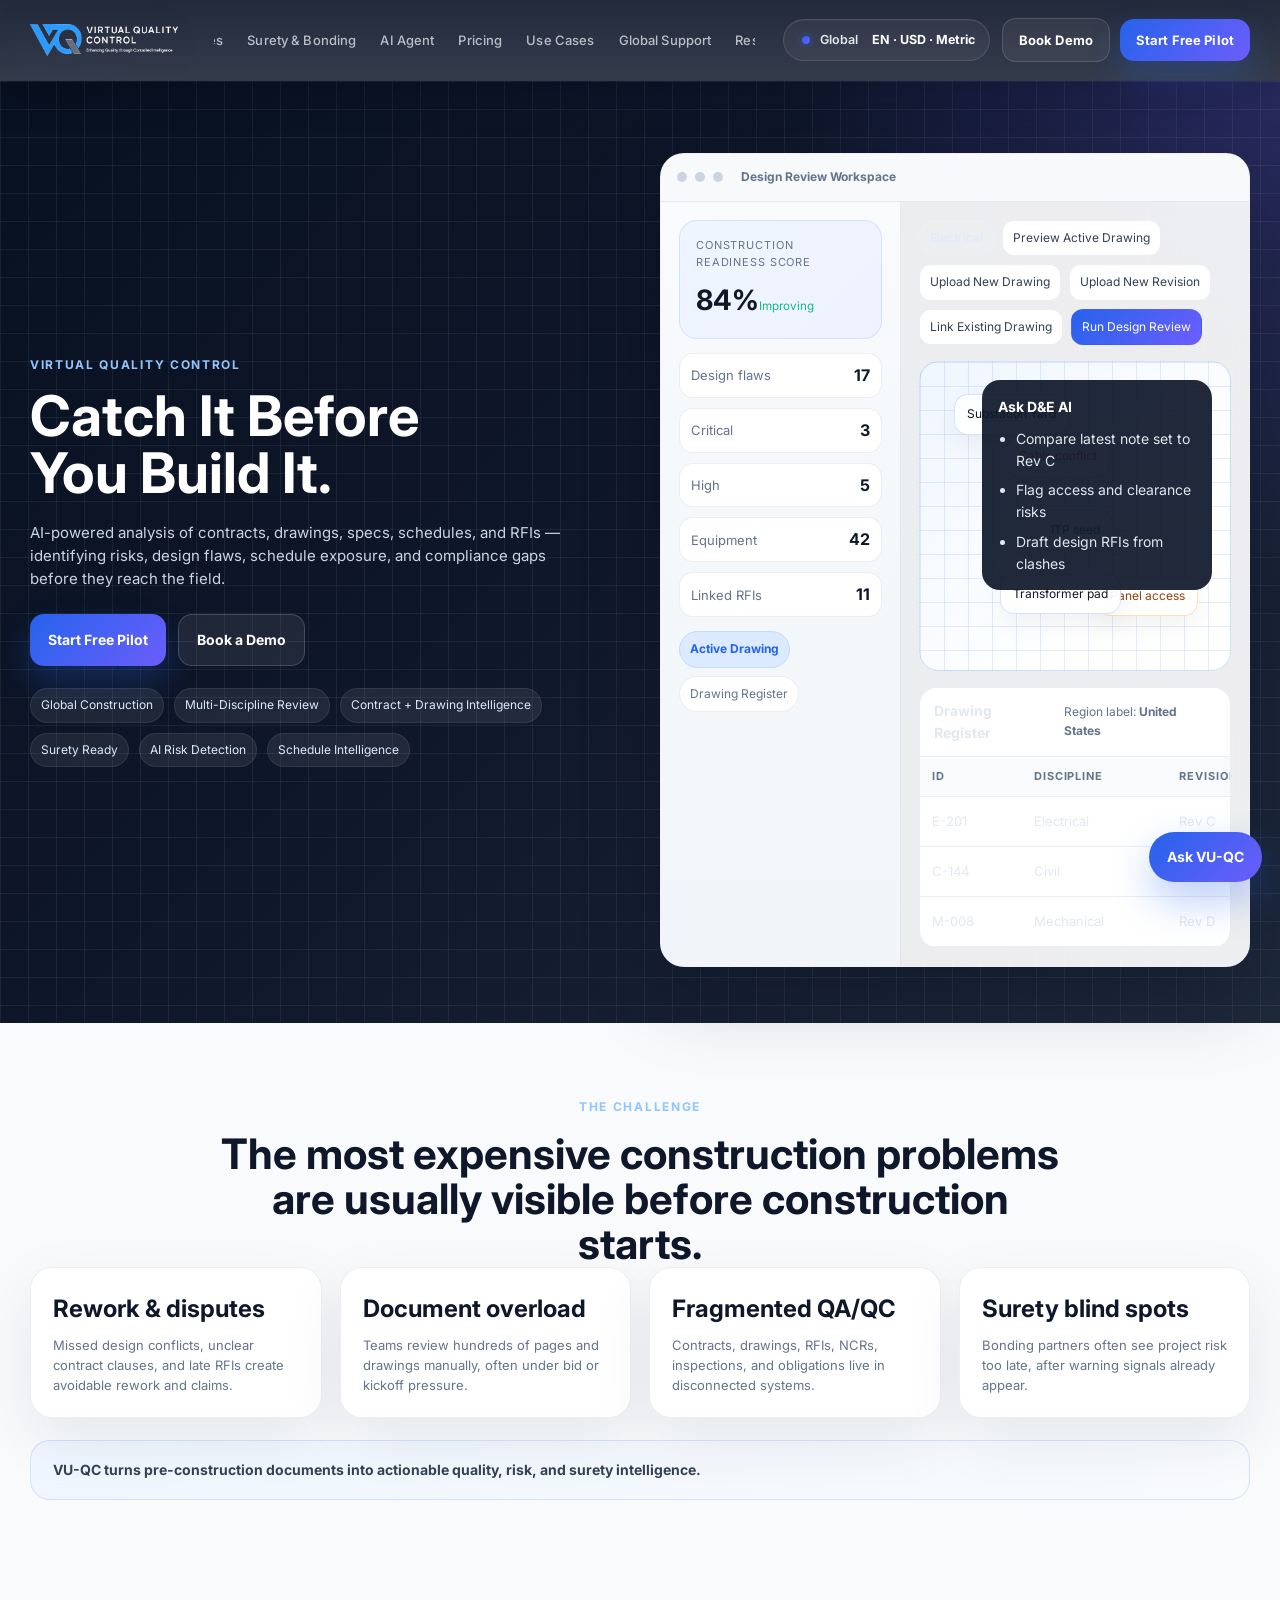
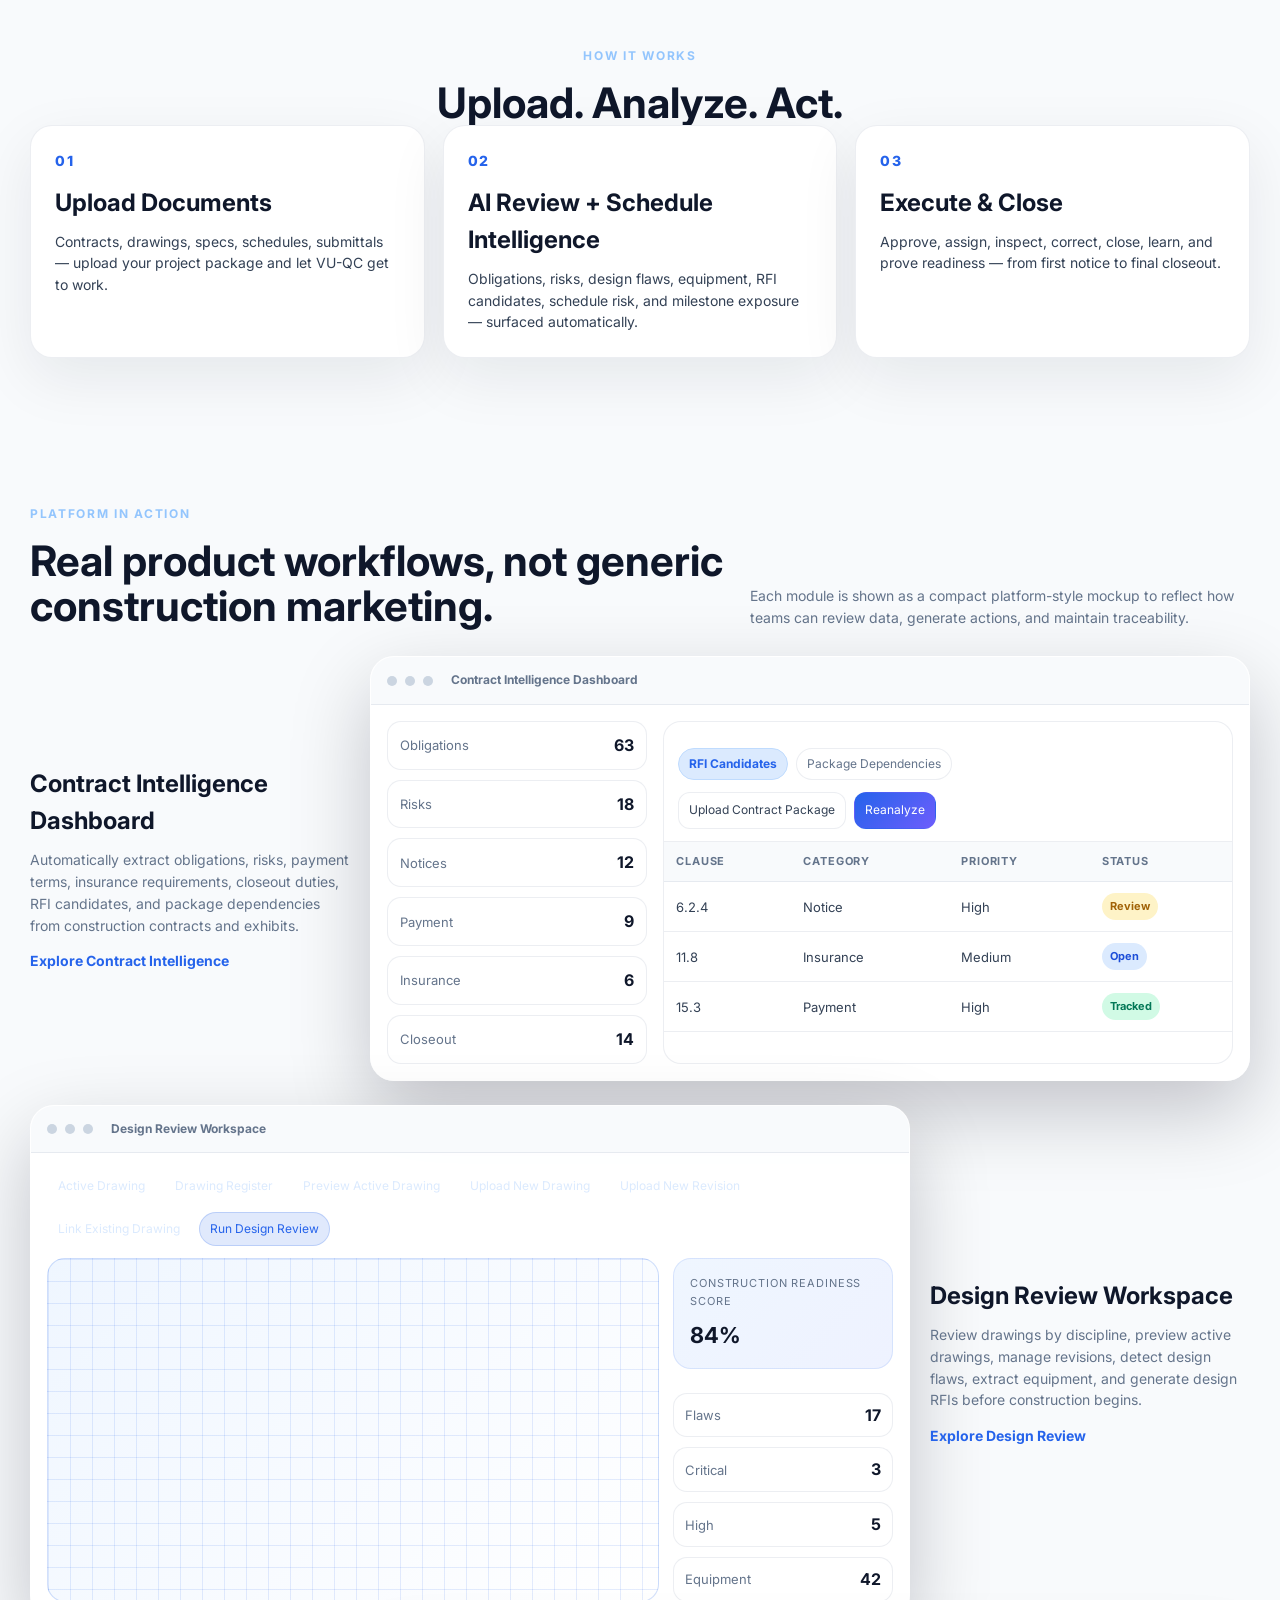
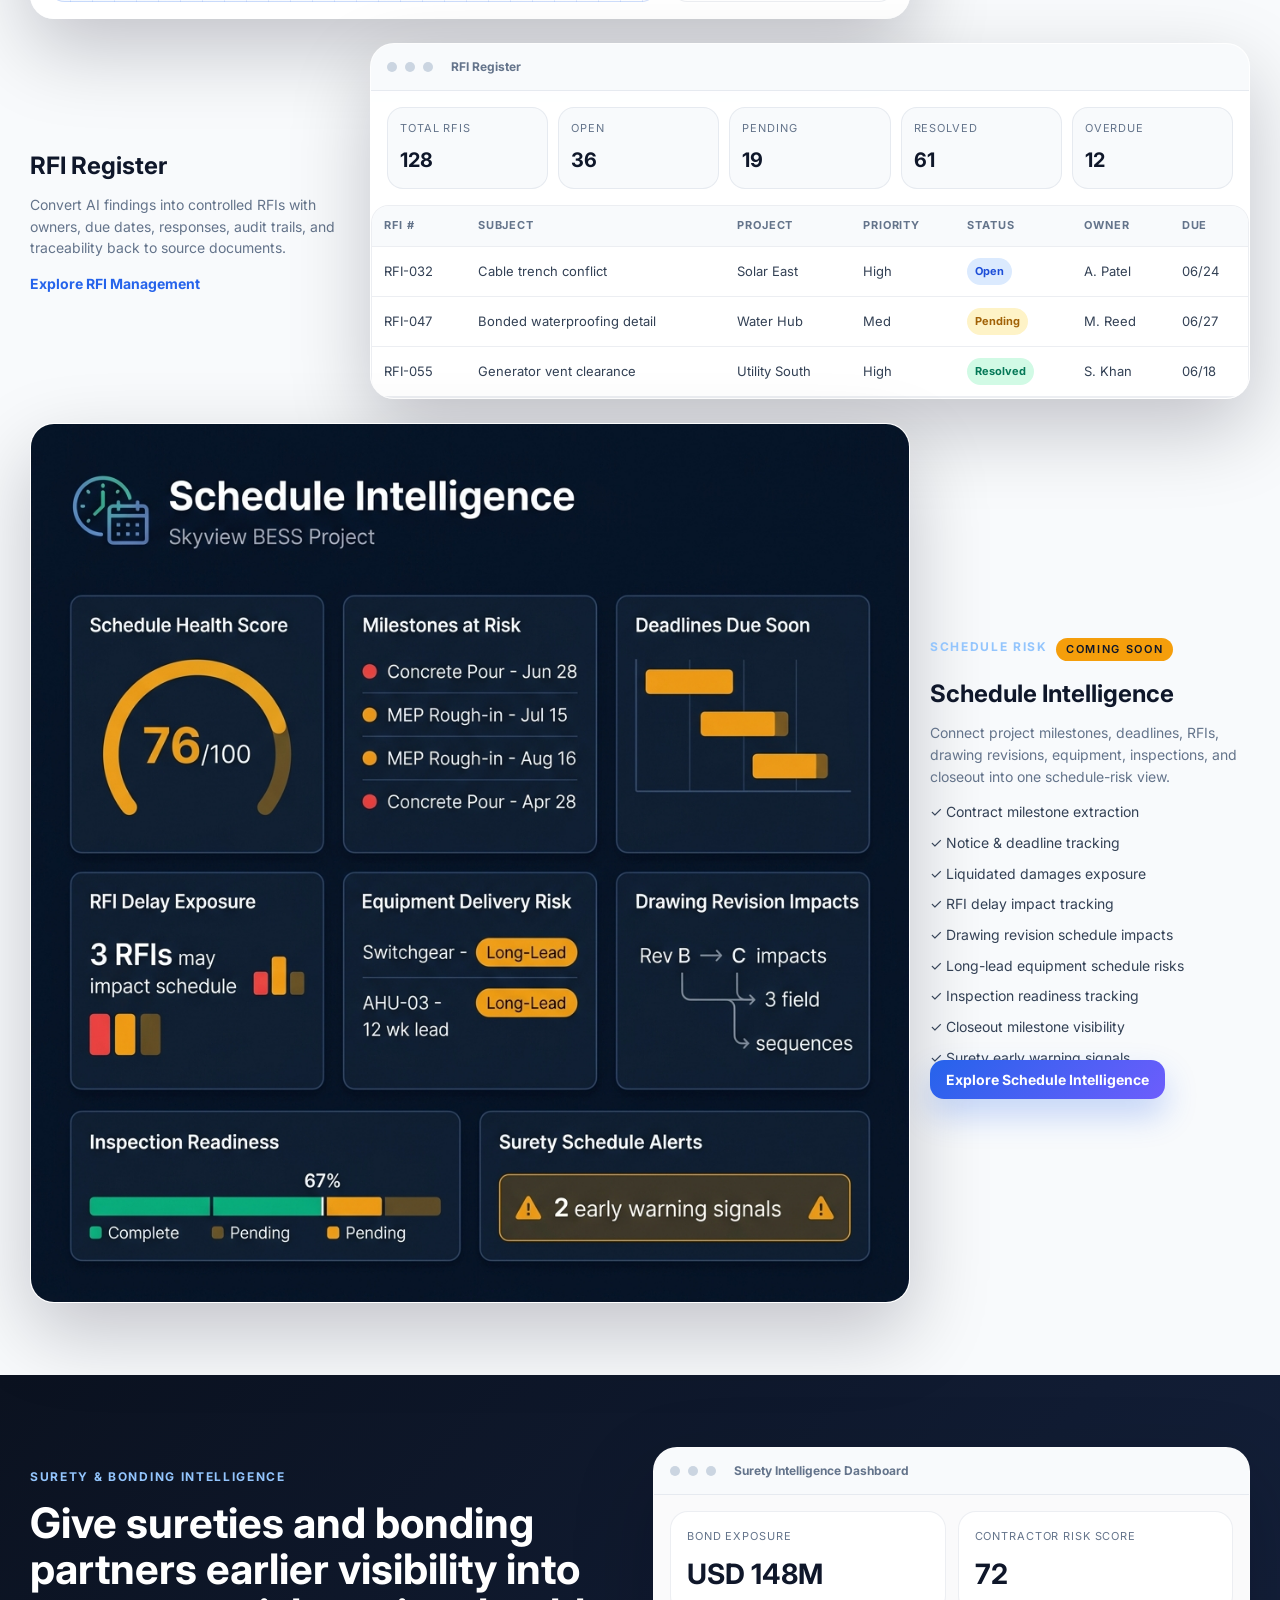
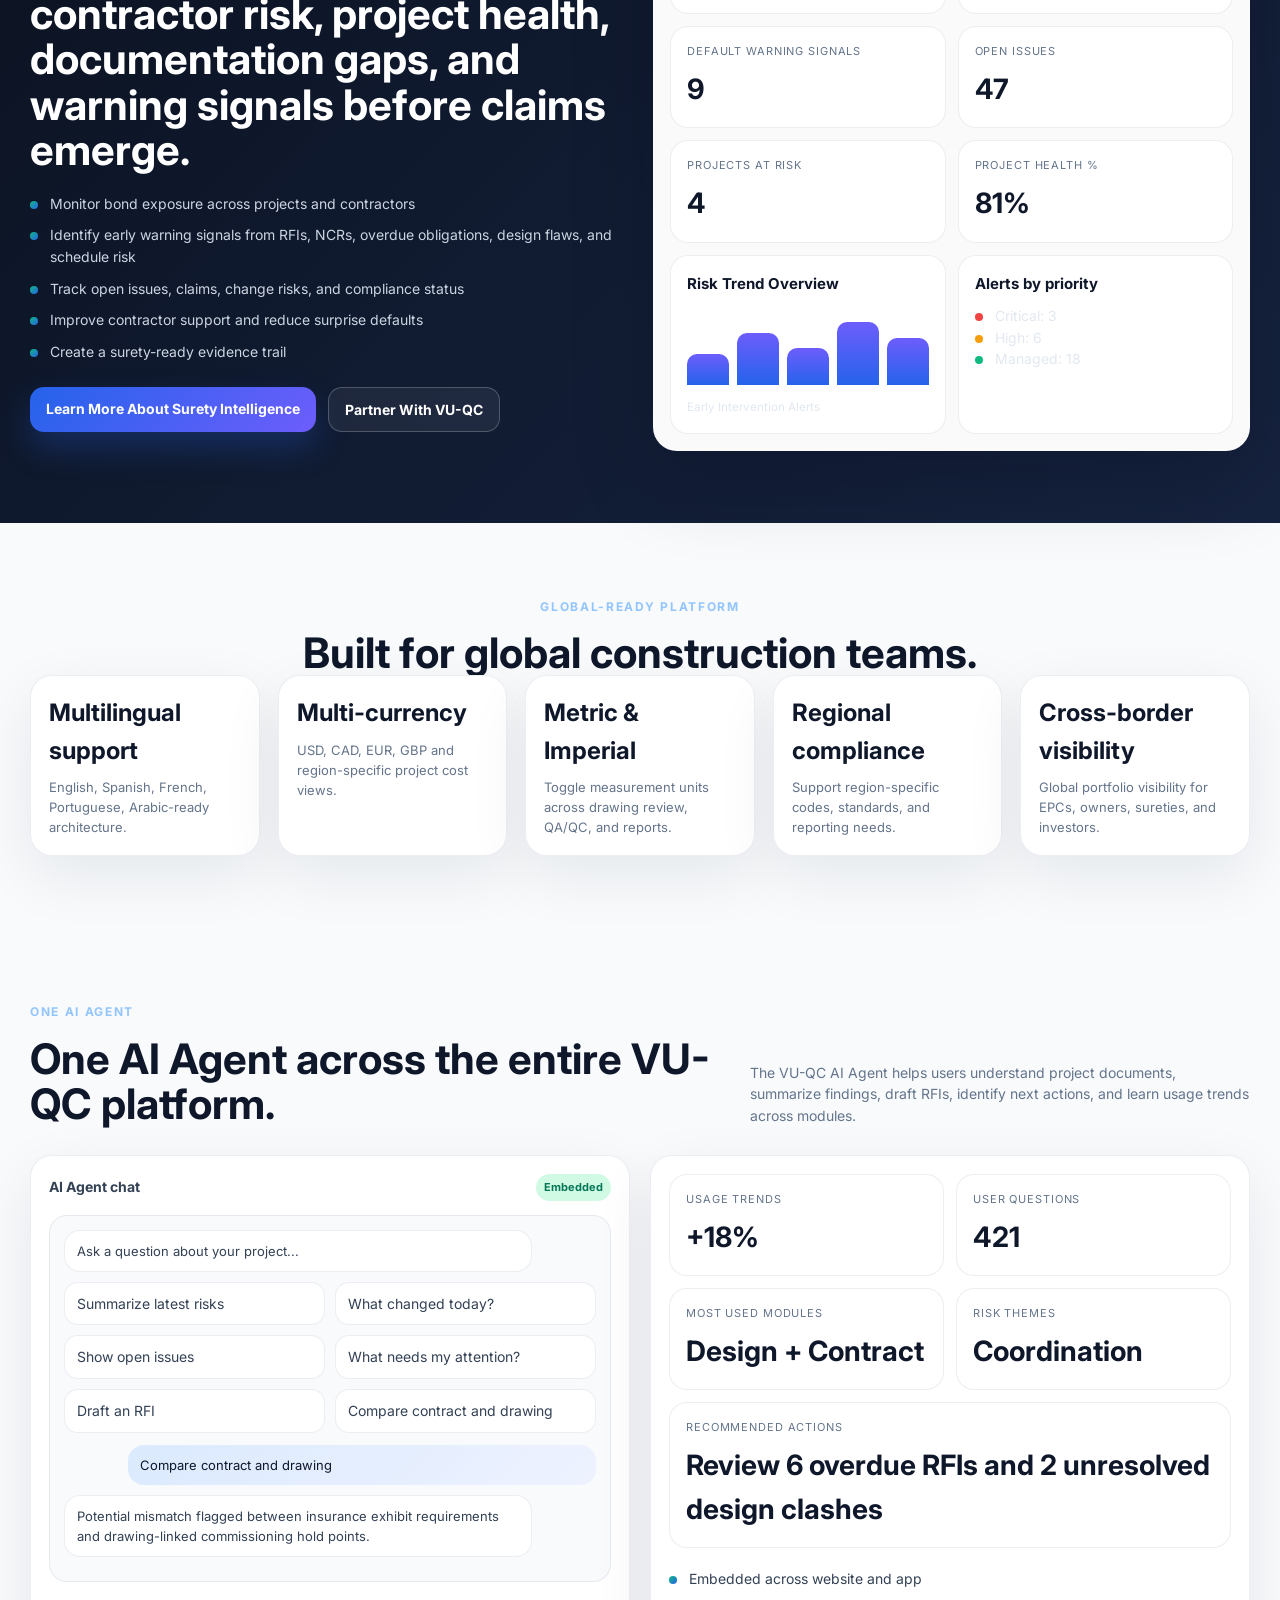
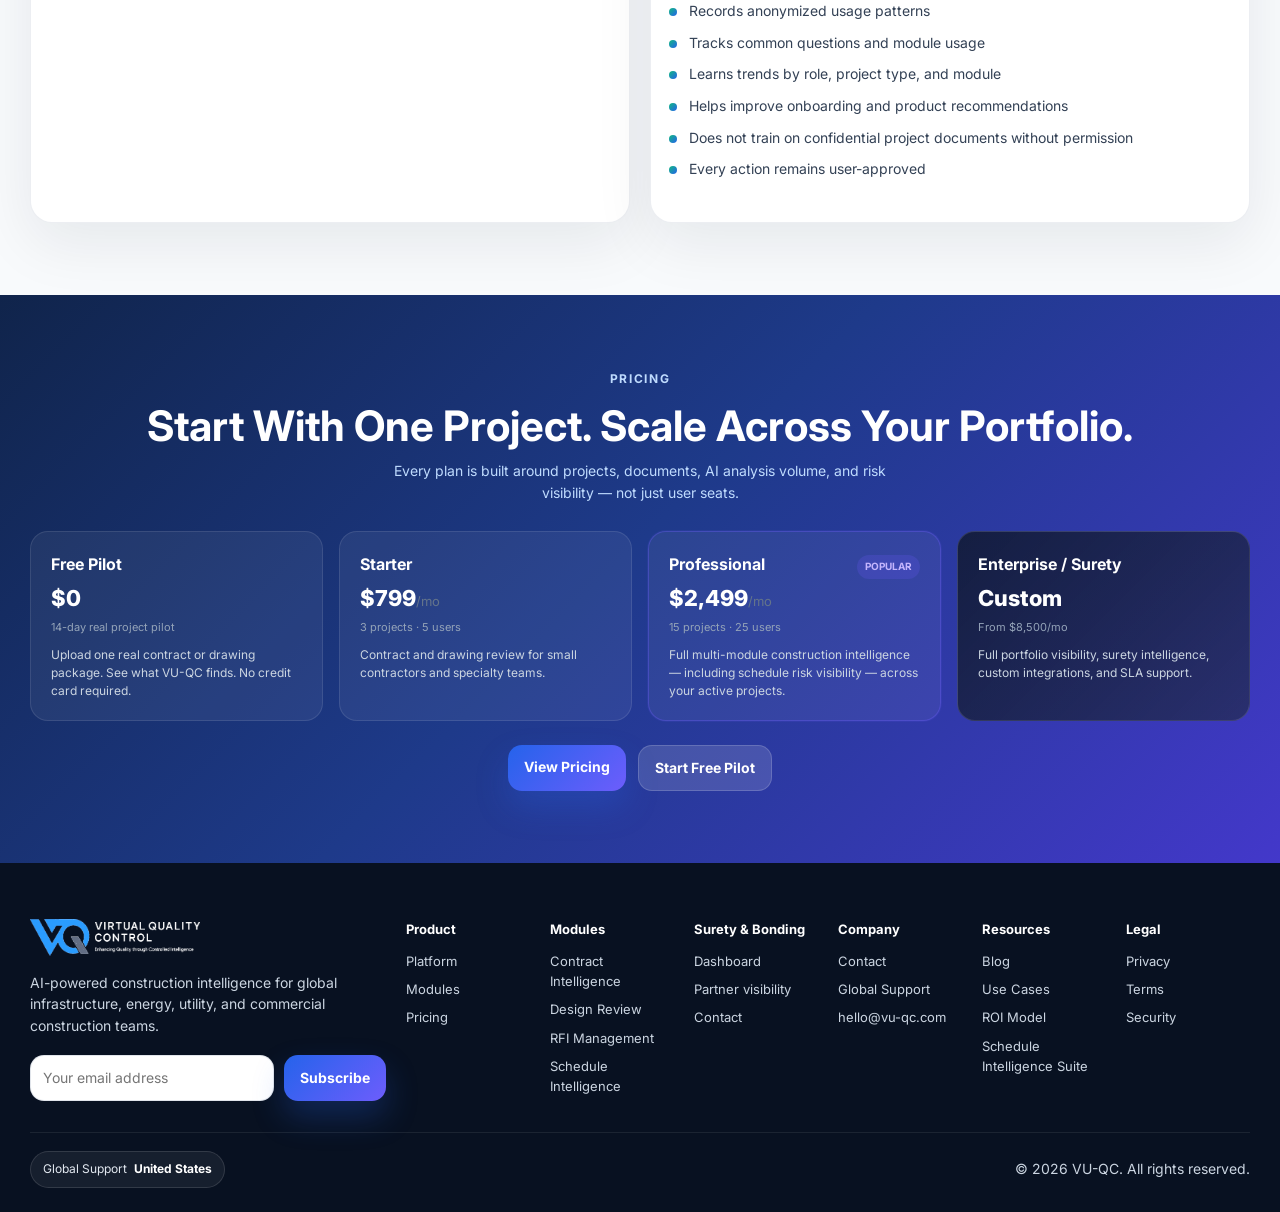
==== commit a645a491: "Fix newsletter: input truncation (flex:1 + min-width:0) + working subscribe button" ====
--- a/index.html
+++ b/index.html
@@ -72,7 +72,7 @@
     <a href="./contact.html">Contact</a>
     <div class="mobile-global-inline">Global: <span id="mobileRegionValue">United States</span> · <span id="mobileLangValue">EN</span> · <span id="mobileCurrencyValue">USD</span></div>
   </div>
-</header><main><section class="hero-section" id="hero"><div class="container hero-grid"><div class="hero-copy"><span class="eyebrow">Virtual Quality Control</span><h1>Catch It Before You Build It.</h1><p class="lead">AI-powered analysis of contracts, drawings, specs, schedules, and RFIs — identifying risks, design flaws, schedule exposure, and compliance gaps before they reach the field.</p><div class="hero-actions"><button class="btn primary lg" data-open-demo="demoModal">Start Free Pilot</button><button class="btn secondary lg" data-open-demo="demoModal">Book a Demo</button></div><div class="badge-row"><span class="badge">Global Construction</span><span class="badge">Multi-Discipline Review</span><span class="badge">Contract + Drawing Intelligence</span><span class="badge">Surety Ready</span><span class="badge">AI Risk Detection</span><span class="badge">Schedule Intelligence</span></div></div><div class="hero-visual"><div class="browser-frame xl"><div class="browser-top"><span></span><span></span><span></span><div class="browser-title">Design Review Workspace</div></div><div class="workspace-grid"><aside class="mini-sidebar"><div class="score-card"><label>Construction Readiness Score</label><strong>84%</strong><small class="success">Improving</small></div><div class="metric-list compact"><div><span>Design flaws</span><strong>17</strong></div><div><span>Critical</span><strong class="danger">3</strong></div><div><span>High</span><strong class="warn">5</strong></div><div><span>Equipment</span><strong>42</strong></div><div><span>Linked RFIs</span><strong>11</strong></div></div><div class="tab-pills"><button class="active">Active Drawing</button><button>Drawing Register</button></div></aside><div class="drawing-panel"><div class="panel-toolbar"><span class="chip">Electrical</span><button class="mini-btn" data-open-preview>Preview Active Drawing</button><button class="mini-btn">Upload New Drawing</button><button class="mini-btn">Upload New Revision</button><button class="mini-btn">Link Existing Drawing</button><button class="mini-btn primary-fill">Run Design Review</button></div><div class="blueprint-canvas"><div class="bp-box bp-1">Substation Yard</div><div class="bp-box bp-2 danger">Cable conflict</div><div class="bp-box bp-3 warn">Panel access</div><div class="bp-box bp-4">Transformer pad</div><div class="bp-box bp-5 success">ITP seed</div><div class="blueprint-notes"><h4>Ask D&amp;E AI</h4><ul><li>Compare latest note set to Rev C</li><li>Flag access and clearance risks</li><li>Draft design RFIs from clashes</li></ul></div></div><div class="table-card slim"><div class="table-head"><strong>Drawing Register</strong><span class="small-label">Region label: <b id="regionLabel">United States</b></span></div><table><thead><tr><th>ID</th><th>Discipline</th><th>Revision</th><th>Status</th></tr></thead><tbody><tr><td>E-201</td><td>Electrical</td><td>Rev C</td><td><span class="status open">Active</span></td></tr><tr><td>C-144</td><td>Civil</td><td>Rev B</td><td><span class="status pending">Review</span></td></tr><tr><td>M-008</td><td>Mechanical</td><td>Rev D</td><td><span class="status resolved">Approved</span></td></tr></tbody></table></div></div></div></div></div></div></section><section class="section light"><div class="container narrow center"><span class="eyebrow">The challenge</span><h2>The most expensive construction problems are usually visible before construction starts.</h2></div><div class="container grid four cards-gap"><article class="feature-card"><h3>Rework &amp; disputes</h3><p>Missed design conflicts, unclear contract clauses, and late RFIs create avoidable rework and claims.</p></article><article class="feature-card"><h3>Document overload</h3><p>Teams review hundreds of pages and drawings manually, often under bid or kickoff pressure.</p></article><article class="feature-card"><h3>Fragmented QA/QC</h3><p>Contracts, drawings, RFIs, NCRs, inspections, and obligations live in disconnected systems.</p></article><article class="feature-card"><h3>Surety blind spots</h3><p>Bonding partners often see project risk too late, after warning signals already appear.</p></article></div><div class="container statement-box"><p><strong>VU-QC turns pre-construction documents into actionable quality, risk, and surety intelligence.</strong></p></div></section><section class="section" id="platform"><div class="container narrow center"><span class="eyebrow">How it works</span><h2>Upload. Analyze. Act.</h2></div><div class="container steps-grid"><div class="step-card"><span class="step-no">01</span><h3>Upload Documents</h3><p>Contracts, drawings, specs, schedules, submittals — upload your project package and let VU-QC get to work.</p></div><div class="step-card"><span class="step-no">02</span><h3>AI Review + Schedule Intelligence</h3><p>Obligations, risks, design flaws, equipment, RFI candidates, schedule risk, and milestone exposure — surfaced automatically.</p></div><div class="step-card"><span class="step-no">03</span><h3>Execute &amp; Close</h3><p>Approve, assign, inspect, correct, close, learn, and prove readiness — from first notice to final closeout.</p></div></div></section><section class="section light" id="modules"><div class="container section-head split-head"><div><span class="eyebrow">Platform in action</span><h2>Real product workflows, not generic construction marketing.</h2></div><p>Each module is shown as a compact platform-style mockup to reflect how teams can review data, generate actions, and maintain traceability.</p></div><div class="container product-stack"><article class="product-card"><div class="product-copy"><h3>Contract Intelligence Dashboard</h3><p>Automatically extract obligations, risks, payment terms, insurance requirements, closeout duties, RFI candidates, and package dependencies from construction contracts and exhibits.</p><a href="#contact" class="text-link">Explore Contract Intelligence</a></div><div class="browser-frame"><div class="browser-top"><span></span><span></span><span></span><div class="browser-title">Contract Intelligence Dashboard</div></div><div class="mock-grid two"><div class="metric-list"><div><span>Obligations</span><strong>63</strong></div><div><span>Risks</span><strong class="warn">18</strong></div><div><span>Notices</span><strong>12</strong></div><div><span>Payment</span><strong>9</strong></div><div><span>Insurance</span><strong>6</strong></div><div><span>Closeout</span><strong>14</strong></div></div><div class="table-card"><div class="table-head between"><div class="tab-pills small"><button class="active">RFI Candidates</button><button>Package Dependencies</button></div><div class="button-pair"><button class="mini-btn">Upload Contract Package</button><button class="mini-btn primary-fill">Reanalyze</button></div></div><table><thead><tr><th>Clause</th><th>Category</th><th>Priority</th><th>Status</th></tr></thead><tbody><tr><td>6.2.4</td><td>Notice</td><td>High</td><td><span class="status pending">Review</span></td></tr><tr><td>11.8</td><td>Insurance</td><td>Medium</td><td><span class="status open">Open</span></td></tr><tr><td>15.3</td><td>Payment</td><td>High</td><td><span class="status resolved">Tracked</span></td></tr></tbody></table></div></div></div></article><article class="product-card reverse"><div class="product-copy"><h3>Design Review Workspace</h3><p>Review drawings by discipline, preview active drawings, manage revisions, detect design flaws, extract equipment, and generate design RFIs before construction begins.</p><a href="#hero" class="text-link">Explore Design Review</a></div><div class="browser-frame"><div class="browser-top"><span></span><span></span><span></span><div class="browser-title">Design Review Workspace</div></div><div class="workspace-snapshot"><div class="toolbar-row"><span class="chip">Active Drawing</span><span class="chip">Drawing Register</span><span class="chip">Preview Active Drawing</span><span class="chip">Upload New Drawing</span><span class="chip">Upload New Revision</span><span class="chip">Link Existing Drawing</span><span class="chip accent">Run Design Review</span></div><div class="snapshot-grid"><div class="snapshot-drawing"></div><div class="snapshot-side"><div class="score-card small"><label>Construction Readiness Score</label><strong>84%</strong></div><div class="metric-list compact"><div><span>Flaws</span><strong>17</strong></div><div><span>Critical</span><strong class="danger">3</strong></div><div><span>High</span><strong class="warn">5</strong></div><div><span>Equipment</span><strong>42</strong></div></div></div></div></div></div></article><article class="product-card"><div class="product-copy"><h3>RFI Register</h3><p>Convert AI findings into controlled RFIs with owners, due dates, responses, audit trails, and traceability back to source documents.</p><a href="#contact" class="text-link">Explore RFI Management</a></div><div class="browser-frame"><div class="browser-top"><span></span><span></span><span></span><div class="browser-title">RFI Register</div></div><div class="rfi-summary"><div class="mini-metric"><label>Total RFIs</label><strong>128</strong></div><div class="mini-metric"><label>Open</label><strong>36</strong></div><div class="mini-metric"><label>Pending</label><strong>19</strong></div><div class="mini-metric"><label>Resolved</label><strong>61</strong></div><div class="mini-metric"><label>Overdue</label><strong class="danger">12</strong></div></div><div class="table-card"><table><thead><tr><th>RFI #</th><th>Subject</th><th>Project</th><th>Priority</th><th>Status</th><th>Owner</th><th>Due</th></tr></thead><tbody><tr><td>RFI-032</td><td>Cable trench conflict</td><td>Solar East</td><td>High</td><td><span class="status open">Open</span></td><td>A. Patel</td><td>06/24</td></tr><tr><td>RFI-047</td><td>Bonded waterproofing detail</td><td>Water Hub</td><td>Med</td><td><span class="status pending">Pending</span></td><td>M. Reed</td><td>06/27</td></tr><tr><td>RFI-055</td><td>Generator vent clearance</td><td>Utility South</td><td>High</td><td><span class="status resolved">Resolved</span></td><td>S. Khan</td><td>06/18</td></tr></tbody></table></div></div></article><article class="product-card reverse"><div class="product-copy"><span class="eyebrow">Schedule Risk <span style="background:#f59e0b;color:#0f172a;font-size:11px;font-weight:600;padding:3px 10px;border-radius:99px;margin-left:8px">Coming Soon</span></span><h3>Schedule Intelligence</h3><p>Connect project milestones, deadlines, RFIs, drawing revisions, equipment, inspections, and closeout into one schedule-risk view.</p><ul class="feature-list"><li><span class="check">✓</span> Contract milestone extraction</li><li><span class="check">✓</span> Notice &amp; deadline tracking</li><li><span class="check">✓</span> Liquidated damages exposure</li><li><span class="check">✓</span> RFI delay impact tracking</li><li><span class="check">✓</span> Drawing revision schedule impacts</li><li><span class="check">✓</span> Long-lead equipment schedule risks</li><li><span class="check">✓</span> Inspection readiness tracking</li><li><span class="check">✓</span> Closeout milestone visibility</li><li><span class="check">✓</span> Surety early warning signals</li></ul><a href="./modules.html#scheduleModule" class="btn primary">Explore Schedule Intelligence</a></div><div class="browser-frame"><div class="frame-dots"><i></i><i></i><i></i></div><img src="./assets/schedule-intelligence-dashboard.png" alt="Schedule Intelligence Dashboard" style="width:100%;border-radius:0 0 16px 16px"></div></article></div></section><section class="section dark" id="surety"><div class="container surety-grid"><div><span class="eyebrow">Surety &amp; Bonding Intelligence</span><h2>Give sureties and bonding partners earlier visibility into contractor risk, project health, documentation gaps, and warning signals before claims emerge.</h2><ul class="benefit-list"><li>Monitor bond exposure across projects and contractors</li><li>Identify early warning signals from RFIs, NCRs, overdue obligations, design flaws, and schedule risk</li><li>Track open issues, claims, change risks, and compliance status</li><li>Improve contractor support and reduce surprise defaults</li><li>Create a surety-ready evidence trail</li></ul><div class="hero-actions"><a class="btn primary" href="#contact">Learn More About Surety Intelligence</a><a class="btn ghost light-border" href="#contact">Partner With VU-QC</a></div></div><div class="browser-frame dark-frame"><div class="browser-top"><span></span><span></span><span></span><div class="browser-title">Surety Intelligence Dashboard</div></div><div class="dashboard-grid"><div class="dash-stat"><label>Bond Exposure</label><strong id="currencyHero">USD 148M</strong></div><div class="dash-stat"><label>Contractor Risk Score</label><strong>72</strong></div><div class="dash-stat"><label>Default Warning Signals</label><strong class="warn">9</strong></div><div class="dash-stat"><label>Open Issues</label><strong>47</strong></div><div class="dash-stat"><label>Projects at Risk</label><strong class="danger">4</strong></div><div class="dash-stat"><label>Project Health %</label><strong class="success">81%</strong></div><div class="trend-card"><h4>Risk Trend Overview</h4><div class="bars"><span></span><span></span><span></span><span></span><span></span></div><small>Early Intervention Alerts</small></div><div class="alert-card"><h4>Alerts by priority</h4><p><span class="dot red"></span> Critical: 3</p><p><span class="dot amber"></span> High: 6</p><p><span class="dot green"></span> Managed: 18</p></div></div></div></div></section><section class="section light" id="global"><div class="container narrow center"><span class="eyebrow">Global-ready platform</span><h2>Built for global construction teams.</h2></div><div class="container grid five cards-gap compact-cards"><article class="feature-card"><h3>Multilingual support</h3><p>English, Spanish, French, Portuguese, Arabic-ready architecture.</p></article><article class="feature-card"><h3>Multi-currency</h3><p>USD, CAD, EUR, GBP and region-specific project cost views.</p></article><article class="feature-card"><h3>Metric &amp; Imperial</h3><p>Toggle measurement units across drawing review, QA/QC, and reports.</p></article><article class="feature-card"><h3>Regional compliance</h3><p>Support region-specific codes, standards, and reporting needs.</p></article><article class="feature-card"><h3>Cross-border visibility</h3><p>Global portfolio visibility for EPCs, owners, sureties, and investors.</p></article></div></section><section class="section" id="agent"><div class="container section-head split-head"><div><span class="eyebrow">One AI Agent</span><h2>One AI Agent across the entire VU-QC platform.</h2></div><p>The VU-QC AI Agent helps users understand project documents, summarize findings, draft RFIs, identify next actions, and learn usage trends across modules.</p></div><div class="container agent-grid"><div class="chat-panel"><div class="chat-head"><strong>AI Agent chat</strong><span class="status resolved">Embedded</span></div><div class="chat-box"><div class="chat-msg ai">Ask a question about your project...</div><div class="prompt-grid"><button class="prompt">Summarize latest risks</button><button class="prompt">What changed today?</button><button class="prompt">Show open issues</button><button class="prompt">What needs my attention?</button><button class="prompt">Draft an RFI</button><button class="prompt">Compare contract and drawing</button></div><div class="chat-msg user">Compare contract and drawing</div><div class="chat-msg ai">Potential mismatch flagged between insurance exhibit requirements and drawing-linked commissioning hold points.</div></div></div><div class="usage-panel"><div class="usage-cards"><div class="dash-stat"><label>Usage Trends</label><strong>+18%</strong></div><div class="dash-stat"><label>User Questions</label><strong>421</strong></div><div class="dash-stat"><label>Most Used Modules</label><strong>Design + Contract</strong></div><div class="dash-stat"><label>Risk Themes</label><strong>Coordination</strong></div><div class="dash-stat wide"><label>Recommended Actions</label><strong>Review 6 overdue RFIs and 2 unresolved design clashes</strong></div></div><ul class="benefit-list small dark-text"><li>Embedded across website and app</li><li>Records anonymized usage patterns</li><li>Tracks common questions and module usage</li><li>Learns trends by role, project type, and module</li><li>Helps improve onboarding and product recommendations</li><li>Does not train on confidential project documents without permission</li><li>Every action remains user-approved</li></ul></div></div></section><section class="section gradient-band" id="pricing"><div class="container center"><span class="eyebrow light-text">Pricing</span><h2>Start With One Project. Scale Across Your Portfolio.</h2><p style="color:#bfdbfe;font-size:14px;max-width:56ch;margin:12px auto 28px">Every plan is built around projects, documents, AI analysis volume, and risk visibility — not just user seats.</p><div class="teaser-grid"><div class="teaser-card"><h3>Free Pilot</h3><div class="teaser-price">$0</div><div class="teaser-period">14-day real project pilot</div><p>Upload one real contract or drawing package. See what VU-QC finds. No credit card required.</p></div><div class="teaser-card"><h3>Starter</h3><div class="teaser-price">$799<span style="font-size:13px;font-weight:400;color:var(--muted)">/mo</span></div><div class="teaser-period">3 projects · 5 users</div><p>Contract and drawing review for small contractors and specialty teams.</p></div><div class="teaser-card" style="border-color:rgba(109,93,252,0.35);box-shadow:0 0 0 1px rgba(109,93,252,0.1)"><div style="display:flex;justify-content:space-between;align-items:center"><h3>Professional</h3><span style="background:rgba(109,93,252,0.2);color:#c4b5fd;font-size:10px;font-weight:700;padding:4px 8px;border-radius:999px">POPULAR</span></div><div class="teaser-price">$2,499<span style="font-size:13px;font-weight:400;color:var(--muted)">/mo</span></div><div class="teaser-period">15 projects · 25 users</div><p>Full multi-module construction intelligence — including schedule risk visibility — across your active projects.</p></div><div class="teaser-card dark-teaser"><h3>Enterprise / Surety</h3><div class="teaser-price">Custom</div><div class="teaser-period">From $8,500/mo</div><p>Full portfolio visibility, surety intelligence, custom integrations, and SLA support.</p></div></div><div style="margin-top:24px;display:flex;gap:12px;justify-content:center;flex-wrap:wrap"><a class="btn primary" href="./pricing.html">View Pricing</a><a class="btn secondary light" href="./contact.html">Start Free Pilot</a></div></div></section></main><footer class="footer" id="contact"><div class="container footer-grid"><div><img class="footer-logo" src="./assets/vuqc-logo-light.png" alt="VU-QC logo" /><p>AI-powered construction intelligence for global infrastructure, energy, utility, and commercial construction teams.</p><form class="newsletter"><input type="email" placeholder="Newsletter email" aria-label="Newsletter email" /><button type="button" class="btn primary">Subscribe</button></form></div><div><h4>Product</h4><a href="./platform.html">Platform</a><a href="./modules.html">Modules</a><a href="./pricing.html">Pricing</a></div><div><h4>Modules</h4><a href="./modules.html#contractModule">Contract Intelligence</a><a href="./modules.html#designModule">Design Review</a><a href="./modules.html#rfiModule">RFI Management</a><a href="./modules.html#scheduleModule">Schedule Intelligence</a></div><div><h4>Surety &amp; Bonding</h4><a href="./surety.html">Dashboard</a><a href="./surety.html">Partner visibility</a><a href="./contact.html">Contact</a></div><div><h4>Company</h4><a href="./contact.html">Contact</a><a href="./global-support.html">Global Support</a><a href="mailto:hello@vu-qc.com">hello@vu-qc.com</a></div><div><h4>Resources</h4><a href="./resources.html">Blog</a><a href="./use-cases.html">Use Cases</a><a href="./pricing.html">ROI Model</a><a href="./pricing.html">Schedule Intelligence Suite</a></div><div><h4>Legal</h4><a href="./privacy.html">Privacy</a><a href="./terms.html">Terms</a><a href="./security.html">Security</a></div></div><div class="container footer-bottom"><div class="select-group footer-select"><button class="select-btn" data-toggle="footerRegion">Global Support <span id="footerRegionValue">United States</span></button><div class="select-menu wide" id="footerRegion"><button data-footer-region="United States">United States</button><button data-footer-region="Canada">Canada</button><button data-footer-region="Caribbean">Caribbean</button><button data-footer-region="UK">UK</button><button data-footer-region="EU">EU</button><button data-footer-region="Middle East">Middle East</button><button data-footer-region="Africa">Africa</button></div></div><p>© 2026 VU-QC. All rights reserved.</p></div></footer></div><div class="modal" id="previewModal" aria-hidden="true"><div class="modal-card wide"><div class="modal-head"><h3>Preview Active Drawing</h3><button class="close-btn" data-close-modal>&times;</button></div><div class="blueprint-canvas modal-blueprint"><div class="bp-box bp-1">Switchgear layout</div><div class="bp-box bp-2 danger">Conflict with access aisle</div><div class="bp-box bp-3 warn">Clearance note mismatch</div><div class="bp-box bp-4">Equipment tag extraction</div></div></div></div><div class="modal" id="demoModal" aria-hidden="true"><div class="modal-card"><div class="modal-head"><h3>Start Free Pilot / Book Demo</h3><button class="close-btn" data-close-modal>&times;</button></div><form class="demo-form"><div class="form-grid"><label>Name<input type="text" placeholder="Your name" /></label><label>Email<input type="email" placeholder="name@company.com" /></label><label>Company<input type="text" placeholder="Company" /></label><label>Role<input type="text" placeholder="Project executive, QA/QC, surety, PM" /></label><label>Country / Region<input type="text" placeholder="United States" /></label><label>Project Type<select><option>Solar</option><option>Wind</option><option>Battery Storage</option><option>Substation</option><option>Water / Wastewater</option><option>Commercial</option><option>Industrial</option><option>Infrastructure</option><option>Other</option></select></label><label>Number of active projects<input type="number" value="5" /></label><label>Interested modules<select><option>Contract Intelligence</option><option>Design Review</option><option>RFI Management</option><option>Surety & Bonding</option><option>Schedule Intelligence</option><option>Full Platform</option></select></label><label class="full">Message<textarea rows="4" placeholder="Tell us about your pilot goals."></textarea></label></div><div class="form-actions"><button type="button" class="btn ghost" data-close-modal>Close</button><button type="button" class="btn primary">Request Demo</button></div><small>Prefer email? <a href="mailto:hello@vu-qc.com">hello@vu-qc.com</a></small></form></div></div><div class="assistant-widget" id="assistantWidget"><button class="assistant-trigger" id="assistantTrigger">Ask VU-QC</button><div class="assistant-drawer" id="assistantDrawer" aria-hidden="true"><div class="assistant-head"><strong>VU-QC AI Assistant</strong><button class="close-btn small" id="assistantClose">&times;</button></div><div class="assistant-body"><div class="chat-msg ai">Suggested questions</div><div class="prompt-grid single"><button class="assistant-prompt">Which module should I start with?</button><button class="assistant-prompt">How does Contract Intelligence work?</button><button class="assistant-prompt">How does Design Review work?</button><button class="assistant-prompt">How can surety partners use this?</button><button class="assistant-prompt">What does the free pilot include?</button><button class="assistant-prompt">Can VU-QC support global projects?</button></div><div class="chat-log" id="assistantLog"></div></div><div class="usage-tracker">Usage event recorded</div></div></div><script>
+</header><main><section class="hero-section" id="hero"><div class="container hero-grid"><div class="hero-copy"><span class="eyebrow">Virtual Quality Control</span><h1>Catch It Before You Build It.</h1><p class="lead">AI-powered analysis of contracts, drawings, specs, schedules, and RFIs — identifying risks, design flaws, schedule exposure, and compliance gaps before they reach the field.</p><div class="hero-actions"><button class="btn primary lg" data-open-demo="demoModal">Start Free Pilot</button><button class="btn secondary lg" data-open-demo="demoModal">Book a Demo</button></div><div class="badge-row"><span class="badge">Global Construction</span><span class="badge">Multi-Discipline Review</span><span class="badge">Contract + Drawing Intelligence</span><span class="badge">Surety Ready</span><span class="badge">AI Risk Detection</span><span class="badge">Schedule Intelligence</span></div></div><div class="hero-visual"><div class="browser-frame xl"><div class="browser-top"><span></span><span></span><span></span><div class="browser-title">Design Review Workspace</div></div><div class="workspace-grid"><aside class="mini-sidebar"><div class="score-card"><label>Construction Readiness Score</label><strong>84%</strong><small class="success">Improving</small></div><div class="metric-list compact"><div><span>Design flaws</span><strong>17</strong></div><div><span>Critical</span><strong class="danger">3</strong></div><div><span>High</span><strong class="warn">5</strong></div><div><span>Equipment</span><strong>42</strong></div><div><span>Linked RFIs</span><strong>11</strong></div></div><div class="tab-pills"><button class="active">Active Drawing</button><button>Drawing Register</button></div></aside><div class="drawing-panel"><div class="panel-toolbar"><span class="chip">Electrical</span><button class="mini-btn" data-open-preview>Preview Active Drawing</button><button class="mini-btn">Upload New Drawing</button><button class="mini-btn">Upload New Revision</button><button class="mini-btn">Link Existing Drawing</button><button class="mini-btn primary-fill">Run Design Review</button></div><div class="blueprint-canvas"><div class="bp-box bp-1">Substation Yard</div><div class="bp-box bp-2 danger">Cable conflict</div><div class="bp-box bp-3 warn">Panel access</div><div class="bp-box bp-4">Transformer pad</div><div class="bp-box bp-5 success">ITP seed</div><div class="blueprint-notes"><h4>Ask D&amp;E AI</h4><ul><li>Compare latest note set to Rev C</li><li>Flag access and clearance risks</li><li>Draft design RFIs from clashes</li></ul></div></div><div class="table-card slim"><div class="table-head"><strong>Drawing Register</strong><span class="small-label">Region label: <b id="regionLabel">United States</b></span></div><table><thead><tr><th>ID</th><th>Discipline</th><th>Revision</th><th>Status</th></tr></thead><tbody><tr><td>E-201</td><td>Electrical</td><td>Rev C</td><td><span class="status open">Active</span></td></tr><tr><td>C-144</td><td>Civil</td><td>Rev B</td><td><span class="status pending">Review</span></td></tr><tr><td>M-008</td><td>Mechanical</td><td>Rev D</td><td><span class="status resolved">Approved</span></td></tr></tbody></table></div></div></div></div></div></div></section><section class="section light"><div class="container narrow center"><span class="eyebrow">The challenge</span><h2>The most expensive construction problems are usually visible before construction starts.</h2></div><div class="container grid four cards-gap"><article class="feature-card"><h3>Rework &amp; disputes</h3><p>Missed design conflicts, unclear contract clauses, and late RFIs create avoidable rework and claims.</p></article><article class="feature-card"><h3>Document overload</h3><p>Teams review hundreds of pages and drawings manually, often under bid or kickoff pressure.</p></article><article class="feature-card"><h3>Fragmented QA/QC</h3><p>Contracts, drawings, RFIs, NCRs, inspections, and obligations live in disconnected systems.</p></article><article class="feature-card"><h3>Surety blind spots</h3><p>Bonding partners often see project risk too late, after warning signals already appear.</p></article></div><div class="container statement-box"><p><strong>VU-QC turns pre-construction documents into actionable quality, risk, and surety intelligence.</strong></p></div></section><section class="section" id="platform"><div class="container narrow center"><span class="eyebrow">How it works</span><h2>Upload. Analyze. Act.</h2></div><div class="container steps-grid"><div class="step-card"><span class="step-no">01</span><h3>Upload Documents</h3><p>Contracts, drawings, specs, schedules, submittals — upload your project package and let VU-QC get to work.</p></div><div class="step-card"><span class="step-no">02</span><h3>AI Review + Schedule Intelligence</h3><p>Obligations, risks, design flaws, equipment, RFI candidates, schedule risk, and milestone exposure — surfaced automatically.</p></div><div class="step-card"><span class="step-no">03</span><h3>Execute &amp; Close</h3><p>Approve, assign, inspect, correct, close, learn, and prove readiness — from first notice to final closeout.</p></div></div></section><section class="section light" id="modules"><div class="container section-head split-head"><div><span class="eyebrow">Platform in action</span><h2>Real product workflows, not generic construction marketing.</h2></div><p>Each module is shown as a compact platform-style mockup to reflect how teams can review data, generate actions, and maintain traceability.</p></div><div class="container product-stack"><article class="product-card"><div class="product-copy"><h3>Contract Intelligence Dashboard</h3><p>Automatically extract obligations, risks, payment terms, insurance requirements, closeout duties, RFI candidates, and package dependencies from construction contracts and exhibits.</p><a href="#contact" class="text-link">Explore Contract Intelligence</a></div><div class="browser-frame"><div class="browser-top"><span></span><span></span><span></span><div class="browser-title">Contract Intelligence Dashboard</div></div><div class="mock-grid two"><div class="metric-list"><div><span>Obligations</span><strong>63</strong></div><div><span>Risks</span><strong class="warn">18</strong></div><div><span>Notices</span><strong>12</strong></div><div><span>Payment</span><strong>9</strong></div><div><span>Insurance</span><strong>6</strong></div><div><span>Closeout</span><strong>14</strong></div></div><div class="table-card"><div class="table-head between"><div class="tab-pills small"><button class="active">RFI Candidates</button><button>Package Dependencies</button></div><div class="button-pair"><button class="mini-btn">Upload Contract Package</button><button class="mini-btn primary-fill">Reanalyze</button></div></div><table><thead><tr><th>Clause</th><th>Category</th><th>Priority</th><th>Status</th></tr></thead><tbody><tr><td>6.2.4</td><td>Notice</td><td>High</td><td><span class="status pending">Review</span></td></tr><tr><td>11.8</td><td>Insurance</td><td>Medium</td><td><span class="status open">Open</span></td></tr><tr><td>15.3</td><td>Payment</td><td>High</td><td><span class="status resolved">Tracked</span></td></tr></tbody></table></div></div></div></article><article class="product-card reverse"><div class="product-copy"><h3>Design Review Workspace</h3><p>Review drawings by discipline, preview active drawings, manage revisions, detect design flaws, extract equipment, and generate design RFIs before construction begins.</p><a href="#hero" class="text-link">Explore Design Review</a></div><div class="browser-frame"><div class="browser-top"><span></span><span></span><span></span><div class="browser-title">Design Review Workspace</div></div><div class="workspace-snapshot"><div class="toolbar-row"><span class="chip">Active Drawing</span><span class="chip">Drawing Register</span><span class="chip">Preview Active Drawing</span><span class="chip">Upload New Drawing</span><span class="chip">Upload New Revision</span><span class="chip">Link Existing Drawing</span><span class="chip accent">Run Design Review</span></div><div class="snapshot-grid"><div class="snapshot-drawing"></div><div class="snapshot-side"><div class="score-card small"><label>Construction Readiness Score</label><strong>84%</strong></div><div class="metric-list compact"><div><span>Flaws</span><strong>17</strong></div><div><span>Critical</span><strong class="danger">3</strong></div><div><span>High</span><strong class="warn">5</strong></div><div><span>Equipment</span><strong>42</strong></div></div></div></div></div></div></article><article class="product-card"><div class="product-copy"><h3>RFI Register</h3><p>Convert AI findings into controlled RFIs with owners, due dates, responses, audit trails, and traceability back to source documents.</p><a href="#contact" class="text-link">Explore RFI Management</a></div><div class="browser-frame"><div class="browser-top"><span></span><span></span><span></span><div class="browser-title">RFI Register</div></div><div class="rfi-summary"><div class="mini-metric"><label>Total RFIs</label><strong>128</strong></div><div class="mini-metric"><label>Open</label><strong>36</strong></div><div class="mini-metric"><label>Pending</label><strong>19</strong></div><div class="mini-metric"><label>Resolved</label><strong>61</strong></div><div class="mini-metric"><label>Overdue</label><strong class="danger">12</strong></div></div><div class="table-card"><table><thead><tr><th>RFI #</th><th>Subject</th><th>Project</th><th>Priority</th><th>Status</th><th>Owner</th><th>Due</th></tr></thead><tbody><tr><td>RFI-032</td><td>Cable trench conflict</td><td>Solar East</td><td>High</td><td><span class="status open">Open</span></td><td>A. Patel</td><td>06/24</td></tr><tr><td>RFI-047</td><td>Bonded waterproofing detail</td><td>Water Hub</td><td>Med</td><td><span class="status pending">Pending</span></td><td>M. Reed</td><td>06/27</td></tr><tr><td>RFI-055</td><td>Generator vent clearance</td><td>Utility South</td><td>High</td><td><span class="status resolved">Resolved</span></td><td>S. Khan</td><td>06/18</td></tr></tbody></table></div></div></article><article class="product-card reverse"><div class="product-copy"><span class="eyebrow">Schedule Risk <span style="background:#f59e0b;color:#0f172a;font-size:11px;font-weight:600;padding:3px 10px;border-radius:99px;margin-left:8px">Coming Soon</span></span><h3>Schedule Intelligence</h3><p>Connect project milestones, deadlines, RFIs, drawing revisions, equipment, inspections, and closeout into one schedule-risk view.</p><ul class="feature-list"><li><span class="check">✓</span> Contract milestone extraction</li><li><span class="check">✓</span> Notice &amp; deadline tracking</li><li><span class="check">✓</span> Liquidated damages exposure</li><li><span class="check">✓</span> RFI delay impact tracking</li><li><span class="check">✓</span> Drawing revision schedule impacts</li><li><span class="check">✓</span> Long-lead equipment schedule risks</li><li><span class="check">✓</span> Inspection readiness tracking</li><li><span class="check">✓</span> Closeout milestone visibility</li><li><span class="check">✓</span> Surety early warning signals</li></ul><a href="./modules.html#scheduleModule" class="btn primary">Explore Schedule Intelligence</a></div><div class="browser-frame"><div class="frame-dots"><i></i><i></i><i></i></div><img src="./assets/schedule-intelligence-dashboard.png" alt="Schedule Intelligence Dashboard" style="width:100%;border-radius:0 0 16px 16px"></div></article></div></section><section class="section dark" id="surety"><div class="container surety-grid"><div><span class="eyebrow">Surety &amp; Bonding Intelligence</span><h2>Give sureties and bonding partners earlier visibility into contractor risk, project health, documentation gaps, and warning signals before claims emerge.</h2><ul class="benefit-list"><li>Monitor bond exposure across projects and contractors</li><li>Identify early warning signals from RFIs, NCRs, overdue obligations, design flaws, and schedule risk</li><li>Track open issues, claims, change risks, and compliance status</li><li>Improve contractor support and reduce surprise defaults</li><li>Create a surety-ready evidence trail</li></ul><div class="hero-actions"><a class="btn primary" href="#contact">Learn More About Surety Intelligence</a><a class="btn ghost light-border" href="#contact">Partner With VU-QC</a></div></div><div class="browser-frame dark-frame"><div class="browser-top"><span></span><span></span><span></span><div class="browser-title">Surety Intelligence Dashboard</div></div><div class="dashboard-grid"><div class="dash-stat"><label>Bond Exposure</label><strong id="currencyHero">USD 148M</strong></div><div class="dash-stat"><label>Contractor Risk Score</label><strong>72</strong></div><div class="dash-stat"><label>Default Warning Signals</label><strong class="warn">9</strong></div><div class="dash-stat"><label>Open Issues</label><strong>47</strong></div><div class="dash-stat"><label>Projects at Risk</label><strong class="danger">4</strong></div><div class="dash-stat"><label>Project Health %</label><strong class="success">81%</strong></div><div class="trend-card"><h4>Risk Trend Overview</h4><div class="bars"><span></span><span></span><span></span><span></span><span></span></div><small>Early Intervention Alerts</small></div><div class="alert-card"><h4>Alerts by priority</h4><p><span class="dot red"></span> Critical: 3</p><p><span class="dot amber"></span> High: 6</p><p><span class="dot green"></span> Managed: 18</p></div></div></div></div></section><section class="section light" id="global"><div class="container narrow center"><span class="eyebrow">Global-ready platform</span><h2>Built for global construction teams.</h2></div><div class="container grid five cards-gap compact-cards"><article class="feature-card"><h3>Multilingual support</h3><p>English, Spanish, French, Portuguese, Arabic-ready architecture.</p></article><article class="feature-card"><h3>Multi-currency</h3><p>USD, CAD, EUR, GBP and region-specific project cost views.</p></article><article class="feature-card"><h3>Metric &amp; Imperial</h3><p>Toggle measurement units across drawing review, QA/QC, and reports.</p></article><article class="feature-card"><h3>Regional compliance</h3><p>Support region-specific codes, standards, and reporting needs.</p></article><article class="feature-card"><h3>Cross-border visibility</h3><p>Global portfolio visibility for EPCs, owners, sureties, and investors.</p></article></div></section><section class="section" id="agent"><div class="container section-head split-head"><div><span class="eyebrow">One AI Agent</span><h2>One AI Agent across the entire VU-QC platform.</h2></div><p>The VU-QC AI Agent helps users understand project documents, summarize findings, draft RFIs, identify next actions, and learn usage trends across modules.</p></div><div class="container agent-grid"><div class="chat-panel"><div class="chat-head"><strong>AI Agent chat</strong><span class="status resolved">Embedded</span></div><div class="chat-box"><div class="chat-msg ai">Ask a question about your project...</div><div class="prompt-grid"><button class="prompt">Summarize latest risks</button><button class="prompt">What changed today?</button><button class="prompt">Show open issues</button><button class="prompt">What needs my attention?</button><button class="prompt">Draft an RFI</button><button class="prompt">Compare contract and drawing</button></div><div class="chat-msg user">Compare contract and drawing</div><div class="chat-msg ai">Potential mismatch flagged between insurance exhibit requirements and drawing-linked commissioning hold points.</div></div></div><div class="usage-panel"><div class="usage-cards"><div class="dash-stat"><label>Usage Trends</label><strong>+18%</strong></div><div class="dash-stat"><label>User Questions</label><strong>421</strong></div><div class="dash-stat"><label>Most Used Modules</label><strong>Design + Contract</strong></div><div class="dash-stat"><label>Risk Themes</label><strong>Coordination</strong></div><div class="dash-stat wide"><label>Recommended Actions</label><strong>Review 6 overdue RFIs and 2 unresolved design clashes</strong></div></div><ul class="benefit-list small dark-text"><li>Embedded across website and app</li><li>Records anonymized usage patterns</li><li>Tracks common questions and module usage</li><li>Learns trends by role, project type, and module</li><li>Helps improve onboarding and product recommendations</li><li>Does not train on confidential project documents without permission</li><li>Every action remains user-approved</li></ul></div></div></section><section class="section gradient-band" id="pricing"><div class="container center"><span class="eyebrow light-text">Pricing</span><h2>Start With One Project. Scale Across Your Portfolio.</h2><p style="color:#bfdbfe;font-size:14px;max-width:56ch;margin:12px auto 28px">Every plan is built around projects, documents, AI analysis volume, and risk visibility — not just user seats.</p><div class="teaser-grid"><div class="teaser-card"><h3>Free Pilot</h3><div class="teaser-price">$0</div><div class="teaser-period">14-day real project pilot</div><p>Upload one real contract or drawing package. See what VU-QC finds. No credit card required.</p></div><div class="teaser-card"><h3>Starter</h3><div class="teaser-price">$799<span style="font-size:13px;font-weight:400;color:var(--muted)">/mo</span></div><div class="teaser-period">3 projects · 5 users</div><p>Contract and drawing review for small contractors and specialty teams.</p></div><div class="teaser-card" style="border-color:rgba(109,93,252,0.35);box-shadow:0 0 0 1px rgba(109,93,252,0.1)"><div style="display:flex;justify-content:space-between;align-items:center"><h3>Professional</h3><span style="background:rgba(109,93,252,0.2);color:#c4b5fd;font-size:10px;font-weight:700;padding:4px 8px;border-radius:999px">POPULAR</span></div><div class="teaser-price">$2,499<span style="font-size:13px;font-weight:400;color:var(--muted)">/mo</span></div><div class="teaser-period">15 projects · 25 users</div><p>Full multi-module construction intelligence — including schedule risk visibility — across your active projects.</p></div><div class="teaser-card dark-teaser"><h3>Enterprise / Surety</h3><div class="teaser-price">Custom</div><div class="teaser-period">From $8,500/mo</div><p>Full portfolio visibility, surety intelligence, custom integrations, and SLA support.</p></div></div><div style="margin-top:24px;display:flex;gap:12px;justify-content:center;flex-wrap:wrap"><a class="btn primary" href="./pricing.html">View Pricing</a><a class="btn secondary light" href="./contact.html">Start Free Pilot</a></div></div></section></main><footer class="footer" id="contact"><div class="container footer-grid"><div><img class="footer-logo" src="./assets/vuqc-logo-light.png" alt="VU-QC logo" /><p>AI-powered construction intelligence for global infrastructure, energy, utility, and commercial construction teams.</p><form class="newsletter" onsubmit="return false"><input type="email" placeholder="Your email address" aria-label="Newsletter email" required /><button type="button" class="btn primary" onclick="(function(b){var i=b.previousElementSibling;if(!i.value||!i.value.includes('@')){i.style.borderColor='#ef4444';i.focus();return}b.textContent='✓ Subscribed';b.style.background='linear-gradient(135deg,#10b981,#059669)';b.style.pointerEvents='none';i.disabled=true;setTimeout(function(){window.location.href='mailto:hello@vu-qc.com?subject=Newsletter+Subscription&body=Please+add+'+encodeURIComponent(i.value)+'+to+the+VU-QC+newsletter.'},600)})(this)">Subscribe</button></form></div><div><h4>Product</h4><a href="./platform.html">Platform</a><a href="./modules.html">Modules</a><a href="./pricing.html">Pricing</a></div><div><h4>Modules</h4><a href="./modules.html#contractModule">Contract Intelligence</a><a href="./modules.html#designModule">Design Review</a><a href="./modules.html#rfiModule">RFI Management</a><a href="./modules.html#scheduleModule">Schedule Intelligence</a></div><div><h4>Surety &amp; Bonding</h4><a href="./surety.html">Dashboard</a><a href="./surety.html">Partner visibility</a><a href="./contact.html">Contact</a></div><div><h4>Company</h4><a href="./contact.html">Contact</a><a href="./global-support.html">Global Support</a><a href="mailto:hello@vu-qc.com">hello@vu-qc.com</a></div><div><h4>Resources</h4><a href="./resources.html">Blog</a><a href="./use-cases.html">Use Cases</a><a href="./pricing.html">ROI Model</a><a href="./pricing.html">Schedule Intelligence Suite</a></div><div><h4>Legal</h4><a href="./privacy.html">Privacy</a><a href="./terms.html">Terms</a><a href="./security.html">Security</a></div></div><div class="container footer-bottom"><div class="select-group footer-select"><button class="select-btn" data-toggle="footerRegion">Global Support <span id="footerRegionValue">United States</span></button><div class="select-menu wide" id="footerRegion"><button data-footer-region="United States">United States</button><button data-footer-region="Canada">Canada</button><button data-footer-region="Caribbean">Caribbean</button><button data-footer-region="UK">UK</button><button data-footer-region="EU">EU</button><button data-footer-region="Middle East">Middle East</button><button data-footer-region="Africa">Africa</button></div></div><p>© 2026 VU-QC. All rights reserved.</p></div></footer></div><div class="modal" id="previewModal" aria-hidden="true"><div class="modal-card wide"><div class="modal-head"><h3>Preview Active Drawing</h3><button class="close-btn" data-close-modal>&times;</button></div><div class="blueprint-canvas modal-blueprint"><div class="bp-box bp-1">Switchgear layout</div><div class="bp-box bp-2 danger">Conflict with access aisle</div><div class="bp-box bp-3 warn">Clearance note mismatch</div><div class="bp-box bp-4">Equipment tag extraction</div></div></div></div><div class="modal" id="demoModal" aria-hidden="true"><div class="modal-card"><div class="modal-head"><h3>Start Free Pilot / Book Demo</h3><button class="close-btn" data-close-modal>&times;</button></div><form class="demo-form"><div class="form-grid"><label>Name<input type="text" placeholder="Your name" /></label><label>Email<input type="email" placeholder="name@company.com" /></label><label>Company<input type="text" placeholder="Company" /></label><label>Role<input type="text" placeholder="Project executive, QA/QC, surety, PM" /></label><label>Country / Region<input type="text" placeholder="United States" /></label><label>Project Type<select><option>Solar</option><option>Wind</option><option>Battery Storage</option><option>Substation</option><option>Water / Wastewater</option><option>Commercial</option><option>Industrial</option><option>Infrastructure</option><option>Other</option></select></label><label>Number of active projects<input type="number" value="5" /></label><label>Interested modules<select><option>Contract Intelligence</option><option>Design Review</option><option>RFI Management</option><option>Surety & Bonding</option><option>Schedule Intelligence</option><option>Full Platform</option></select></label><label class="full">Message<textarea rows="4" placeholder="Tell us about your pilot goals."></textarea></label></div><div class="form-actions"><button type="button" class="btn ghost" data-close-modal>Close</button><button type="button" class="btn primary">Request Demo</button></div><small>Prefer email? <a href="mailto:hello@vu-qc.com">hello@vu-qc.com</a></small></form></div></div><div class="assistant-widget" id="assistantWidget"><button class="assistant-trigger" id="assistantTrigger">Ask VU-QC</button><div class="assistant-drawer" id="assistantDrawer" aria-hidden="true"><div class="assistant-head"><strong>VU-QC AI Assistant</strong><button class="close-btn small" id="assistantClose">&times;</button></div><div class="assistant-body"><div class="chat-msg ai">Suggested questions</div><div class="prompt-grid single"><button class="assistant-prompt">Which module should I start with?</button><button class="assistant-prompt">How does Contract Intelligence work?</button><button class="assistant-prompt">How does Design Review work?</button><button class="assistant-prompt">How can surety partners use this?</button><button class="assistant-prompt">What does the free pilot include?</button><button class="assistant-prompt">Can VU-QC support global projects?</button></div><div class="chat-log" id="assistantLog"></div></div><div class="usage-tracker">Usage event recorded</div></div></div><script>
 const canned = { 'Which module should I start with?': 'Most teams start with Contract Intelligence and Design Review on one active project, then expand into RFIs, obligations, and surety reporting.', 'How does Contract Intelligence work?': 'You upload the contract package and VU-QC helps extract obligations, notices, payment terms, insurance requirements, closeout items, and potential RFI candidates.', 'How does Design Review work?': 'Design Review helps teams review active drawings, compare revisions, detect design flaws, extract equipment, and draft design RFIs before field execution.', 'How can surety partners use this?': 'Surety teams can monitor bond exposure, risk trends, open issues, documentation gaps, and early warning signals across contractor portfolios.', 'What does the free pilot include?': 'The mockup positions the free pilot around one real project, limited analysis runs, core contract and drawing review, and no credit card requirement.', 'Can VU-QC support global projects?': 'Yes — the homepage mockup includes language, currency, region, and metric or imperial selectors to reflect global-ready workflows.' };
 
 /* ====== SHARED SITE JS ====== */
--- a/styles.css
+++ b/styles.css
@@ -1,4 +1,4 @@
-:root{--navy:#0f172a;--blue:#2563eb;--violet:#6d5dfc;--emerald:#10b981;--amber:#f59e0b;--slate:#334155;--muted:#64748b;--line:rgba(148,163,184,0.18);--line-strong:rgba(148,163,184,0.28);--bg:#f8fafc;--card:#ffffff;--danger:#ef4444;--shadow:0 20px 60px rgba(15,23,42,0.08);--radius:22px;--radius-sm:14px;--container:1220px}*{box-sizing:border-box}html{scroll-behavior:smooth}body{margin:0;font-family:'Inter',system-ui,sans-serif;background:var(--bg);color:var(--slate);font-size:14px;line-height:1.55}a{color:inherit;text-decoration:none}button,input,select,textarea{font:inherit}button{cursor:pointer}img{max-width:100%;display:block}a:focus-visible,button:focus-visible,input:focus-visible,select:focus-visible,textarea:focus-visible{outline:3px solid rgba(37,99,235,0.35);outline-offset:2px}.container{width:min(calc(100% - 32px),var(--container));margin:0 auto}.narrow{max-width:840px}.center{text-align:center}.site-shell{overflow:hidden}.topbar{position:sticky;top:0;z-index:40;backdrop-filter:blur(16px);background:rgba(15,23,42,0.86);border-bottom:1px solid rgba(255,255,255,0.08)}.topbar-inner{display:grid;grid-template-columns:180px 1fr auto auto;gap:14px;align-items:center;min-height:80px}.brand img{width:170px}.global-controls{display:flex;gap:8px;flex-wrap:wrap;justify-content:center}.select-group{position:relative}.select-btn{border:1px solid rgba(255,255,255,0.12);background:rgba(255,255,255,0.05);color:#e2e8f0;border-radius:999px;padding:8px 12px;font-size:12px}.select-btn span{color:#fff;font-weight:700;margin-left:4px}.select-menu{position:absolute;top:calc(100% + 8px);left:0;min-width:110px;display:none;flex-direction:column;background:#fff;border:1px solid var(--line);border-radius:14px;padding:8px;box-shadow:var(--shadow)}.select-menu.open{display:flex}.select-menu button{border:0;background:transparent;text-align:left;padding:8px 10px;border-radius:10px;color:var(--slate)}.select-menu button:hover{background:#eef2ff}.select-menu.wide{min-width:180px}.main-nav{display:flex;gap:18px;align-items:center}.main-nav a{color:#cbd5e1;font-size:13px}.main-nav a:hover{color:#fff}.main-nav a.active,.mobile-nav a.active,.footer a:hover{color:#fff}.main-nav a.active{font-weight:700;text-shadow:0 0 18px rgba(109,93,252,0.25)}.header-cta{display:flex;gap:10px}.mobile-menu-btn,.mobile-nav{display:none}.btn{border:0;border-radius:14px;padding:11px 16px;font-weight:700;transition:0.2s ease}.btn:hover{transform:translateY(-1px)}.btn.primary{background:linear-gradient(135deg,var(--blue),var(--violet));color:#fff;box-shadow:0 16px 32px rgba(37,99,235,0.26)}.btn.secondary{background:rgba(255,255,255,0.08);color:#fff;border:1px solid rgba(255,255,255,0.16)}.btn.secondary.light{background:rgba(255,255,255,0.14)}.btn.ghost{background:rgba(255,255,255,0.06);color:#fff;border:1px solid rgba(255,255,255,0.14)}.btn.light-border{border-color:rgba(255,255,255,0.22)}.btn.lg{padding:14px 18px}.hero-section{position:relative;padding:72px 0 56px;color:#e2e8f0;background:linear-gradient(rgba(255,255,255,0.06) 1px,transparent 1px),linear-gradient(90deg,rgba(255,255,255,0.06) 1px,transparent 1px),radial-gradient(circle at top right,rgba(109,93,252,0.24),transparent 32%),linear-gradient(135deg,#081121 0%,#0f172a 48%,#1e293b 100%);background-size:28px 28px,28px 28px,auto,auto}.hero-grid{display:grid;grid-template-columns:1.02fr 1fr;gap:28px;align-items:center}.eyebrow{display:inline-flex;color:#93c5fd;font-size:12px;font-weight:700;letter-spacing:0.14em;text-transform:uppercase;margin-bottom:14px}.hero-copy h1,h2,h3,h4{margin:0}.hero-copy h1{font-size:clamp(40px,6vw,56px);line-height:1.02;color:#fff;max-width:11ch}.lead{font-size:15px;color:#cbd5e1;max-width:61ch;margin:18px 0 24px}.hero-actions{display:flex;gap:12px;flex-wrap:wrap}.badge-row{display:flex;gap:10px;flex-wrap:wrap;margin-top:22px}.badge,.chip{display:inline-flex;align-items:center;border-radius:999px;background:rgba(255,255,255,0.08);border:1px solid rgba(255,255,255,0.08);color:#dbeafe;padding:7px 10px;font-size:12px}.chip.accent{background:rgba(37,99,235,0.14);color:var(--blue);border-color:rgba(37,99,235,0.2)}.browser-frame{background:rgba(255,255,255,0.92);border:1px solid rgba(255,255,255,0.12);box-shadow:0 30px 80px rgba(2,6,23,0.22);border-radius:24px;overflow:hidden}.browser-frame.xl{min-height:620px}.browser-top{display:flex;align-items:center;gap:8px;padding:14px 16px;border-bottom:1px solid var(--line);background:rgba(248,250,252,0.95)}.browser-top span{width:10px;height:10px;border-radius:50%;background:#cbd5e1}.browser-title{margin-left:10px;font-size:12px;font-weight:700;color:var(--muted)}.workspace-grid{display:grid;grid-template-columns:240px 1fr;min-height:560px}.mini-sidebar{padding:18px;border-right:1px solid var(--line);background:linear-gradient(180deg,#f8fafc,#f1f5f9)}.score-card{border-radius:18px;padding:16px;background:linear-gradient(135deg,#eff6ff,#eef2ff);border:1px solid rgba(37,99,235,0.12);margin-bottom:14px}.score-card label,.mini-metric label,.dash-stat label,.stat-card label,.roi-results span{display:block;font-size:11px;text-transform:uppercase;letter-spacing:0.08em;color:var(--muted);margin-bottom:8px}.score-card strong,.dash-stat strong,.stat-card strong{font-size:28px;color:var(--navy)}.score-card.small strong{font-size:22px}.success{color:var(--emerald)}.warn{color:var(--amber)}.danger{color:var(--danger)}.metric-list{display:grid;gap:10px}.metric-list div,.roi-results div{display:flex;justify-content:space-between;align-items:center;background:#fff;border:1px solid var(--line);border-radius:14px;padding:11px 12px}.metric-list div span{color:var(--muted);font-size:13px}.metric-list.compact div{padding:9px 11px}.metric-list div strong{font-size:16px;color:var(--navy)}.tab-pills{display:flex;flex-wrap:wrap;gap:8px;margin-top:14px}.tab-pills button{border:1px solid var(--line);background:#fff;color:var(--muted);border-radius:999px;padding:8px 10px;font-size:12px}.tab-pills button.active,.tab-pills.small button.active{background:#dbeafe;border-color:#bfdbfe;color:var(--blue);font-weight:700}.tab-pills.small button{padding:6px 10px}.drawing-panel{padding:18px;display:grid;gap:16px}.panel-toolbar,.toolbar-row{display:flex;gap:8px;flex-wrap:wrap}.mini-btn{border:1px solid var(--line);background:#fff;border-radius:12px;padding:8px 10px;font-size:12px;color:var(--slate)}.mini-btn.primary-fill{background:linear-gradient(135deg,var(--blue),var(--violet));color:#fff;border-color:transparent}.blueprint-canvas{position:relative;min-height:310px;border-radius:20px;overflow:hidden;background:linear-gradient(rgba(37,99,235,0.12) 1px,transparent 1px),linear-gradient(90deg,rgba(37,99,235,0.12) 1px,transparent 1px),linear-gradient(135deg,#eff6ff,#ffffff 70%);background-size:24px 24px,24px 24px,auto;border:1px solid rgba(37,99,235,0.18)}.bp-box{position:absolute;background:rgba(255,255,255,0.92);border:1px solid rgba(37,99,235,0.18);border-radius:14px;padding:10px 12px;font-size:12px;color:var(--navy);box-shadow:0 10px 28px rgba(15,23,42,0.06)}.bp-box.danger{border-color:rgba(239,68,68,0.28);color:var(--danger)}.bp-box.warn{border-color:rgba(245,158,11,0.3);color:#92400e}.bp-box.success{border-color:rgba(16,185,129,0.26);color:#047857}.bp-1{top:32px;left:34px}.bp-2{top:74px;right:120px}.bp-3{bottom:54px;right:32px}.bp-4{left:80px;bottom:56px}.bp-5{left:38%;top:48%}.blueprint-notes{position:absolute;right:18px;top:18px;width:230px;background:rgba(15,23,42,0.92);color:#e2e8f0;border-radius:18px;padding:16px}.blueprint-notes h4{font-size:14px;margin-bottom:10px;color:#fff}.blueprint-notes ul{margin:0;padding-left:18px;display:grid;gap:8px}.table-card{border:1px solid var(--line);border-radius:18px;overflow:hidden;background:#fff}.table-card table{min-width:520px}.table-card.slim{min-height:0}.table-head{display:flex;justify-content:space-between;align-items:center;gap:12px;padding:12px 14px;border-bottom:1px solid var(--line)}.table-head.between{flex-wrap:wrap}.small-label{color:var(--muted);font-size:12px}.button-pair{display:flex;gap:8px;flex-wrap:wrap}table{width:100%;border-collapse:collapse;font-size:13px}thead th{text-align:left;color:var(--muted);font-size:11px;text-transform:uppercase;letter-spacing:0.08em;background:#f8fafc}th,td{padding:11px 12px;border-bottom:1px solid var(--line)}tbody tr:hover{background:#f8fbff}.status{display:inline-flex;align-items:center;padding:5px 8px;border-radius:999px;font-size:11px;font-weight:700}.status.open{background:#dbeafe;color:#1d4ed8}.status.pending{background:#fef3c7;color:#a16207}.status.resolved{background:#d1fae5;color:#047857}.section{padding:72px 0}.section.light{background:var(--bg)}.section.dark{background:linear-gradient(135deg,#0b1220,#111c33 55%,#16233f 100%);color:#e2e8f0}.section-head{margin-bottom:28px}.split-head{display:flex;justify-content:space-between;gap:24px;align-items:end}.split-head p{max-width:500px;color:var(--muted)}h2{font-size:clamp(34px,4vw,42px);line-height:1.08;color:var(--navy)}.section.dark h2,.gradient-band h2{color:#fff}h3{font-size:clamp(20px,2.4vw,24px);color:var(--navy);margin-bottom:10px}p{margin:0}.cards-gap{gap:18px}.grid{display:grid}.grid.four{grid-template-columns:repeat(4,1fr)}.grid.five{grid-template-columns:repeat(5,1fr)}.feature-card,.step-card,.roi-card,.chat-panel,.usage-panel{background:var(--card);border:1px solid var(--line);border-radius:var(--radius);box-shadow:var(--shadow)}.feature-card{padding:22px;transition:transform 0.2s ease,border-color 0.2s ease}.feature-card:hover{transform:translateY(-3px);border-color:rgba(37,99,235,0.24)}.feature-card h3{margin-bottom:8px}.feature-card p{color:var(--muted);font-size:13px}.statement-box{margin-top:22px;border:1px solid rgba(37,99,235,0.14);background:linear-gradient(135deg,#eff6ff,#f8fafc);border-radius:20px;padding:18px 22px}.steps-grid{display:grid;grid-template-columns:repeat(3,1fr);gap:18px}.step-card{padding:24px}.step-no{display:inline-flex;margin-bottom:12px;color:var(--blue);font-weight:800;letter-spacing:0.12em}.product-stack{display:grid;gap:24px}.product-card{display:grid;grid-template-columns:320px 1fr;gap:20px;align-items:center}.product-card.reverse{grid-template-columns:1fr 320px}.product-card.reverse .product-copy{order:2}.product-card.reverse .browser-frame{order:1}.product-copy p{color:var(--muted);margin-bottom:14px}.text-link{color:var(--blue);font-weight:700}.mock-grid.two{display:grid;grid-template-columns:260px 1fr;gap:16px;padding:16px}.workspace-snapshot{padding:16px;display:grid;gap:12px}.snapshot-grid{display:grid;grid-template-columns:1fr 220px;gap:14px}.snapshot-drawing{min-height:210px;border-radius:18px;background:linear-gradient(rgba(37,99,235,0.12) 1px,transparent 1px),linear-gradient(90deg,rgba(37,99,235,0.12) 1px,transparent 1px),linear-gradient(135deg,#eff6ff,#fff);background-size:22px 22px,22px 22px,auto;border:1px solid rgba(37,99,235,0.2)}.snapshot-side{display:grid;gap:10px}.rfi-summary{display:grid;grid-template-columns:repeat(5,1fr);gap:10px;padding:16px}.mini-metric{background:#f8fafc;border:1px solid var(--line);border-radius:16px;padding:12px}.mini-metric strong{font-size:20px;color:var(--navy)}.surety-grid{display:grid;grid-template-columns:1fr 1fr;gap:26px;align-items:center}.benefit-list{list-style:none;padding:0;margin:20px 0 24px;display:grid;gap:10px}.benefit-list li{position:relative;padding-left:20px}.benefit-list li::before{content:'';position:absolute;left:0;top:8px;width:8px;height:8px;border-radius:50%;background:linear-gradient(135deg,var(--emerald),var(--blue))}.dark .benefit-list li{color:#cbd5e1}.dark-frame{background:rgba(255,255,255,0.98)}.dashboard-grid{padding:16px;display:grid;grid-template-columns:repeat(2,1fr);gap:12px}.dash-stat,.trend-card,.alert-card{border:1px solid var(--line);border-radius:18px;background:#fff;padding:16px}.trend-card h4,.alert-card h4{margin:0 0 10px;color:var(--navy);font-size:15px}.bars{display:flex;align-items:end;gap:8px;height:80px;margin-bottom:10px}.bars span{flex:1;border-radius:10px 10px 0 0;background:linear-gradient(180deg,var(--violet),var(--blue))}.bars span:nth-child(1){height:38%}.bars span:nth-child(2){height:65%}.bars span:nth-child(3){height:46%}.bars span:nth-child(4){height:78%}.bars span:nth-child(5){height:59%}.dot{display:inline-block;width:8px;height:8px;border-radius:50%;margin-right:8px}.dot.red{background:var(--danger)}.dot.amber{background:var(--amber)}.dot.green{background:var(--emerald)}.compact-cards .feature-card{padding:18px}.agent-grid{display:grid;grid-template-columns:1fr 1fr;gap:20px}.chat-panel,.usage-panel{padding:18px}.chat-head{display:flex;justify-content:space-between;align-items:center;margin-bottom:14px}.chat-box{border:1px solid var(--line);border-radius:18px;background:#f8fafc;padding:14px}.chat-msg{border-radius:16px;padding:10px 12px;max-width:88%;margin-bottom:10px;font-size:13px}.chat-msg.ai{background:#fff;border:1px solid var(--line);color:var(--slate)}.chat-msg.user{margin-left:auto;background:linear-gradient(135deg,#dbeafe,#eef2ff);color:var(--navy)}.prompt-grid{display:grid;grid-template-columns:repeat(2,minmax(0,1fr));gap:10px;margin-bottom:12px}.prompt-grid.single{grid-template-columns:1fr}.prompt,.assistant-prompt{border:1px solid var(--line);background:#fff;border-radius:14px;text-align:left;padding:10px 12px;color:var(--slate);transition:0.2s ease}.prompt:hover,.assistant-prompt:hover{border-color:rgba(37,99,235,0.25);background:#eff6ff}.usage-cards{display:grid;grid-template-columns:repeat(2,1fr);gap:12px;margin-bottom:16px}.usage-cards .wide{grid-column:1 / -1}.small.dark-text li{color:var(--slate)}.gradient-band{background:linear-gradient(135deg,#10244b,#1e3a8a 48%,#4338ca 100%);color:#fff}.light-text{color:#bfdbfe}.roi-grid{display:grid;grid-template-columns:1fr 380px;gap:24px;align-items:center}.stats-row{display:grid;grid-template-columns:repeat(3,1fr);gap:14px;margin:24px 0}.stat-card{border-radius:20px;background:rgba(255,255,255,0.12);border:1px solid rgba(255,255,255,0.14);padding:16px}.stat-card strong{color:#fff;font-size:24px}.stat-card small{color:#dbeafe}.roi-card{padding:22px;background:rgba(255,255,255,0.96)}.roi-card h3{margin-bottom:14px}.roi-card label{display:grid;gap:8px;margin-bottom:12px;color:var(--slate)}.roi-card input[type="range"]{width:100%;accent-color:var(--blue)}.roi-results{display:grid;gap:10px;margin:18px 0 12px}.roi-results strong{color:var(--navy);font-size:18px}.footer{background:#081121;color:#cbd5e1;padding:56px 0 24px}.footer-grid{display:grid;grid-template-columns:1.6fr repeat(6,1fr);gap:20px}.footer-logo{width:170px;margin-bottom:16px}.footer h4{margin:0 0 12px;color:#fff;font-size:13px}.footer a{display:block;margin-bottom:8px;color:#cbd5e1;font-size:13px}.newsletter{display:flex;gap:10px;margin-top:18px}.newsletter input,.demo-form input,.demo-form select,.demo-form textarea{width:100%;border:1px solid var(--line-strong);background:#fff;border-radius:14px;padding:11px 12px;color:var(--slate)}.footer-bottom{margin-top:28px;padding-top:18px;border-top:1px solid rgba(255,255,255,0.08);display:flex;justify-content:space-between;gap:20px;align-items:center}.footer-select .select-btn{background:rgba(255,255,255,0.06)}.modal{position:fixed;inset:0;background:rgba(2,6,23,0.6);display:none;align-items:center;justify-content:center;padding:20px;z-index:80}.modal.open{display:flex}.modal-card{width:min(760px,100%);background:#fff;border-radius:24px;box-shadow:var(--shadow);padding:20px}.modal-card.wide{width:min(920px,100%)}.modal-head{display:flex;justify-content:space-between;align-items:center;margin-bottom:16px}.close-btn{width:38px;height:38px;border-radius:12px;border:1px solid var(--line);background:#fff;color:var(--slate)}.close-btn.small{width:30px;height:30px}.modal-blueprint{min-height:420px}.demo-form .form-grid{display:grid;grid-template-columns:1fr 1fr;gap:14px}.demo-form label{display:grid;gap:8px;color:var(--slate)}.demo-form .full{grid-column:1 / -1}.form-actions{display:flex;justify-content:end;gap:10px;margin:18px 0 10px}.assistant-widget{position:fixed;right:18px;bottom:18px;z-index:90}.assistant-trigger{border:0;color:#fff;border-radius:999px;padding:14px 18px;font-weight:700;background:linear-gradient(135deg,var(--blue),var(--violet));box-shadow:0 18px 40px rgba(37,99,235,0.32)}.assistant-drawer{width:min(360px,calc(100vw - 28px));max-height:calc(100vh - 110px);margin-top:12px;background:#fff;border:1px solid var(--line);border-radius:24px;box-shadow:var(--shadow);display:none;overflow:hidden}.assistant-drawer.open{display:block}.assistant-head{display:flex;justify-content:space-between;align-items:center;padding:14px 16px;border-bottom:1px solid var(--line)}.assistant-body{padding:14px}.chat-log{max-height:180px;overflow:auto}.usage-tracker{padding:10px 14px;color:var(--emerald);border-top:1px solid var(--line);font-size:12px;background:#f8fafc}@media (max-width:1200px){.topbar-inner{grid-template-columns:180px 1fr auto}.main-nav{display:none}.mobile-menu-btn{display:inline-flex;justify-content:center;border:1px solid rgba(255,255,255,0.12);background:rgba(255,255,255,0.06);color:#fff;border-radius:12px;padding:10px 12px}.mobile-nav{display:none;padding:0 16px 16px;grid-template-columns:repeat(2,1fr);gap:10px;background:rgba(15,23,42,0.96)}.mobile-nav.open{display:grid}.mobile-nav a{background:rgba(255,255,255,0.06);color:#e2e8f0;padding:10px 12px;border-radius:12px}.hero-grid,.surety-grid,.roi-grid,.agent-grid,.product-card,.product-card.reverse,.split-head,.footer-grid{grid-template-columns:1fr}.product-card.reverse .product-copy,.product-card.reverse .browser-frame{order:initial}.grid.four,.grid.five,.steps-grid,.stats-row{grid-template-columns:repeat(2,1fr)}}@media (max-width:840px){.topbar-inner{grid-template-columns:1fr auto}.global-controls,.header-cta{display:none}.hero-section{padding-top:40px}.hero-copy h1{font-size:clamp(38px,10vw,42px)}h2{font-size:34px}.workspace-grid,.mock-grid.two,.snapshot-grid,.rfi-summary,.usage-cards,.dashboard-grid,.demo-form .form-grid{grid-template-columns:1fr}.grid.four,.grid.five,.steps-grid,.stats-row{grid-template-columns:1fr}.browser-frame.xl{min-height:0}.mini-sidebar{border-right:0;border-bottom:1px solid var(--line)}.table-card{overflow-x:auto;-webkit-overflow-scrolling:touch}.assistant-widget{right:12px;left:12px}.assistant-trigger{width:100%}.assistant-drawer{width:100%}.footer-bottom,.newsletter,.hero-actions{flex-direction:column;align-items:stretch}}@media (prefers-reduced-motion:reduce){*{scroll-behavior:auto;transition:none !important}}.brand.active-home{position:relative;filter:drop-shadow(0 10px 24px rgba(109,93,252,.22))}.brand.active-home::after{content:"";position:absolute;left:0;right:0;bottom:-10px;height:3px;border-radius:999px;background:linear-gradient(90deg,var(--blue),var(--violet))}.main-nav a,.mobile-nav a{position:relative}.main-nav a.active,.main-nav a[aria-current="page"],.mobile-nav a.active,.mobile-nav a[aria-current="page"]{font-weight:700}.main-nav a.active::after,.main-nav a[aria-current="page"]::after{content:"";position:absolute;left:0;right:0;bottom:-12px;height:3px;border-radius:999px;background:linear-gradient(90deg,var(--blue),var(--violet));box-shadow:0 8px 18px rgba(37,99,235,.24)}.mobile-nav a.active,.mobile-nav a[aria-current="page"]{border-color:rgba(109,93,252,.35);background:linear-gradient(180deg,rgba(37,99,235,.12),rgba(109,93,252,.12));color:#fff}body{text-rendering:optimizeLegibility;-webkit-font-smoothing:antialiased;-moz-osx-font-smoothing:grayscale}img{height:auto}
+:root{--navy:#0f172a;--blue:#2563eb;--violet:#6d5dfc;--emerald:#10b981;--amber:#f59e0b;--slate:#334155;--muted:#64748b;--line:rgba(148,163,184,0.18);--line-strong:rgba(148,163,184,0.28);--bg:#f8fafc;--card:#ffffff;--danger:#ef4444;--shadow:0 20px 60px rgba(15,23,42,0.08);--radius:22px;--radius-sm:14px;--container:1220px}*{box-sizing:border-box}html{scroll-behavior:smooth}body{margin:0;font-family:'Inter',system-ui,sans-serif;background:var(--bg);color:var(--slate);font-size:14px;line-height:1.55}a{color:inherit;text-decoration:none}button,input,select,textarea{font:inherit}button{cursor:pointer}img{max-width:100%;display:block}a:focus-visible,button:focus-visible,input:focus-visible,select:focus-visible,textarea:focus-visible{outline:3px solid rgba(37,99,235,0.35);outline-offset:2px}.container{width:min(calc(100% - 32px),var(--container));margin:0 auto}.narrow{max-width:840px}.center{text-align:center}.site-shell{overflow:hidden}.topbar{position:sticky;top:0;z-index:40;backdrop-filter:blur(16px);background:rgba(15,23,42,0.86);border-bottom:1px solid rgba(255,255,255,0.08)}.topbar-inner{display:grid;grid-template-columns:180px 1fr auto auto;gap:14px;align-items:center;min-height:80px}.brand img{width:170px}.global-controls{display:flex;gap:8px;flex-wrap:wrap;justify-content:center}.select-group{position:relative}.select-btn{border:1px solid rgba(255,255,255,0.12);background:rgba(255,255,255,0.05);color:#e2e8f0;border-radius:999px;padding:8px 12px;font-size:12px}.select-btn span{color:#fff;font-weight:700;margin-left:4px}.select-menu{position:absolute;top:calc(100% + 8px);left:0;min-width:110px;display:none;flex-direction:column;background:#fff;border:1px solid var(--line);border-radius:14px;padding:8px;box-shadow:var(--shadow)}.select-menu.open{display:flex}.select-menu button{border:0;background:transparent;text-align:left;padding:8px 10px;border-radius:10px;color:var(--slate)}.select-menu button:hover{background:#eef2ff}.select-menu.wide{min-width:180px}.main-nav{display:flex;gap:18px;align-items:center}.main-nav a{color:#cbd5e1;font-size:13px}.main-nav a:hover{color:#fff}.main-nav a.active,.mobile-nav a.active,.footer a:hover{color:#fff}.main-nav a.active{font-weight:700;text-shadow:0 0 18px rgba(109,93,252,0.25)}.header-cta{display:flex;gap:10px}.mobile-menu-btn,.mobile-nav{display:none}.btn{border:0;border-radius:14px;padding:11px 16px;font-weight:700;transition:0.2s ease}.btn:hover{transform:translateY(-1px)}.btn.primary{background:linear-gradient(135deg,var(--blue),var(--violet));color:#fff;box-shadow:0 16px 32px rgba(37,99,235,0.26)}.btn.secondary{background:rgba(255,255,255,0.08);color:#fff;border:1px solid rgba(255,255,255,0.16)}.btn.secondary.light{background:rgba(255,255,255,0.14)}.btn.ghost{background:rgba(255,255,255,0.06);color:#fff;border:1px solid rgba(255,255,255,0.14)}.btn.light-border{border-color:rgba(255,255,255,0.22)}.btn.lg{padding:14px 18px}.hero-section{position:relative;padding:72px 0 56px;color:#e2e8f0;background:linear-gradient(rgba(255,255,255,0.06) 1px,transparent 1px),linear-gradient(90deg,rgba(255,255,255,0.06) 1px,transparent 1px),radial-gradient(circle at top right,rgba(109,93,252,0.24),transparent 32%),linear-gradient(135deg,#081121 0%,#0f172a 48%,#1e293b 100%);background-size:28px 28px,28px 28px,auto,auto}.hero-grid{display:grid;grid-template-columns:1.02fr 1fr;gap:28px;align-items:center}.eyebrow{display:inline-flex;color:#93c5fd;font-size:12px;font-weight:700;letter-spacing:0.14em;text-transform:uppercase;margin-bottom:14px}.hero-copy h1,h2,h3,h4{margin:0}.hero-copy h1{font-size:clamp(40px,6vw,56px);line-height:1.02;color:#fff;max-width:11ch}.lead{font-size:15px;color:#cbd5e1;max-width:61ch;margin:18px 0 24px}.hero-actions{display:flex;gap:12px;flex-wrap:wrap}.badge-row{display:flex;gap:10px;flex-wrap:wrap;margin-top:22px}.badge,.chip{display:inline-flex;align-items:center;border-radius:999px;background:rgba(255,255,255,0.08);border:1px solid rgba(255,255,255,0.08);color:#dbeafe;padding:7px 10px;font-size:12px}.chip.accent{background:rgba(37,99,235,0.14);color:var(--blue);border-color:rgba(37,99,235,0.2)}.browser-frame{background:rgba(255,255,255,0.92);border:1px solid rgba(255,255,255,0.12);box-shadow:0 30px 80px rgba(2,6,23,0.22);border-radius:24px;overflow:hidden}.browser-frame.xl{min-height:620px}.browser-top{display:flex;align-items:center;gap:8px;padding:14px 16px;border-bottom:1px solid var(--line);background:rgba(248,250,252,0.95)}.browser-top span{width:10px;height:10px;border-radius:50%;background:#cbd5e1}.browser-title{margin-left:10px;font-size:12px;font-weight:700;color:var(--muted)}.workspace-grid{display:grid;grid-template-columns:240px 1fr;min-height:560px}.mini-sidebar{padding:18px;border-right:1px solid var(--line);background:linear-gradient(180deg,#f8fafc,#f1f5f9)}.score-card{border-radius:18px;padding:16px;background:linear-gradient(135deg,#eff6ff,#eef2ff);border:1px solid rgba(37,99,235,0.12);margin-bottom:14px}.score-card label,.mini-metric label,.dash-stat label,.stat-card label,.roi-results span{display:block;font-size:11px;text-transform:uppercase;letter-spacing:0.08em;color:var(--muted);margin-bottom:8px}.score-card strong,.dash-stat strong,.stat-card strong{font-size:28px;color:var(--navy)}.score-card.small strong{font-size:22px}.success{color:var(--emerald)}.warn{color:var(--amber)}.danger{color:var(--danger)}.metric-list{display:grid;gap:10px}.metric-list div,.roi-results div{display:flex;justify-content:space-between;align-items:center;background:#fff;border:1px solid var(--line);border-radius:14px;padding:11px 12px}.metric-list div span{color:var(--muted);font-size:13px}.metric-list.compact div{padding:9px 11px}.metric-list div strong{font-size:16px;color:var(--navy)}.tab-pills{display:flex;flex-wrap:wrap;gap:8px;margin-top:14px}.tab-pills button{border:1px solid var(--line);background:#fff;color:var(--muted);border-radius:999px;padding:8px 10px;font-size:12px}.tab-pills button.active,.tab-pills.small button.active{background:#dbeafe;border-color:#bfdbfe;color:var(--blue);font-weight:700}.tab-pills.small button{padding:6px 10px}.drawing-panel{padding:18px;display:grid;gap:16px}.panel-toolbar,.toolbar-row{display:flex;gap:8px;flex-wrap:wrap}.mini-btn{border:1px solid var(--line);background:#fff;border-radius:12px;padding:8px 10px;font-size:12px;color:var(--slate)}.mini-btn.primary-fill{background:linear-gradient(135deg,var(--blue),var(--violet));color:#fff;border-color:transparent}.blueprint-canvas{position:relative;min-height:310px;border-radius:20px;overflow:hidden;background:linear-gradient(rgba(37,99,235,0.12) 1px,transparent 1px),linear-gradient(90deg,rgba(37,99,235,0.12) 1px,transparent 1px),linear-gradient(135deg,#eff6ff,#ffffff 70%);background-size:24px 24px,24px 24px,auto;border:1px solid rgba(37,99,235,0.18)}.bp-box{position:absolute;background:rgba(255,255,255,0.92);border:1px solid rgba(37,99,235,0.18);border-radius:14px;padding:10px 12px;font-size:12px;color:var(--navy);box-shadow:0 10px 28px rgba(15,23,42,0.06)}.bp-box.danger{border-color:rgba(239,68,68,0.28);color:var(--danger)}.bp-box.warn{border-color:rgba(245,158,11,0.3);color:#92400e}.bp-box.success{border-color:rgba(16,185,129,0.26);color:#047857}.bp-1{top:32px;left:34px}.bp-2{top:74px;right:120px}.bp-3{bottom:54px;right:32px}.bp-4{left:80px;bottom:56px}.bp-5{left:38%;top:48%}.blueprint-notes{position:absolute;right:18px;top:18px;width:230px;background:rgba(15,23,42,0.92);color:#e2e8f0;border-radius:18px;padding:16px}.blueprint-notes h4{font-size:14px;margin-bottom:10px;color:#fff}.blueprint-notes ul{margin:0;padding-left:18px;display:grid;gap:8px}.table-card{border:1px solid var(--line);border-radius:18px;overflow:hidden;background:#fff}.table-card table{min-width:520px}.table-card.slim{min-height:0}.table-head{display:flex;justify-content:space-between;align-items:center;gap:12px;padding:12px 14px;border-bottom:1px solid var(--line)}.table-head.between{flex-wrap:wrap}.small-label{color:var(--muted);font-size:12px}.button-pair{display:flex;gap:8px;flex-wrap:wrap}table{width:100%;border-collapse:collapse;font-size:13px}thead th{text-align:left;color:var(--muted);font-size:11px;text-transform:uppercase;letter-spacing:0.08em;background:#f8fafc}th,td{padding:11px 12px;border-bottom:1px solid var(--line)}tbody tr:hover{background:#f8fbff}.status{display:inline-flex;align-items:center;padding:5px 8px;border-radius:999px;font-size:11px;font-weight:700}.status.open{background:#dbeafe;color:#1d4ed8}.status.pending{background:#fef3c7;color:#a16207}.status.resolved{background:#d1fae5;color:#047857}.section{padding:72px 0}.section.light{background:var(--bg)}.section.dark{background:linear-gradient(135deg,#0b1220,#111c33 55%,#16233f 100%);color:#e2e8f0}.section-head{margin-bottom:28px}.split-head{display:flex;justify-content:space-between;gap:24px;align-items:end}.split-head p{max-width:500px;color:var(--muted)}h2{font-size:clamp(34px,4vw,42px);line-height:1.08;color:var(--navy)}.section.dark h2,.gradient-band h2{color:#fff}h3{font-size:clamp(20px,2.4vw,24px);color:var(--navy);margin-bottom:10px}p{margin:0}.cards-gap{gap:18px}.grid{display:grid}.grid.four{grid-template-columns:repeat(4,1fr)}.grid.five{grid-template-columns:repeat(5,1fr)}.feature-card,.step-card,.roi-card,.chat-panel,.usage-panel{background:var(--card);border:1px solid var(--line);border-radius:var(--radius);box-shadow:var(--shadow)}.feature-card{padding:22px;transition:transform 0.2s ease,border-color 0.2s ease}.feature-card:hover{transform:translateY(-3px);border-color:rgba(37,99,235,0.24)}.feature-card h3{margin-bottom:8px}.feature-card p{color:var(--muted);font-size:13px}.statement-box{margin-top:22px;border:1px solid rgba(37,99,235,0.14);background:linear-gradient(135deg,#eff6ff,#f8fafc);border-radius:20px;padding:18px 22px}.steps-grid{display:grid;grid-template-columns:repeat(3,1fr);gap:18px}.step-card{padding:24px}.step-no{display:inline-flex;margin-bottom:12px;color:var(--blue);font-weight:800;letter-spacing:0.12em}.product-stack{display:grid;gap:24px}.product-card{display:grid;grid-template-columns:320px 1fr;gap:20px;align-items:center}.product-card.reverse{grid-template-columns:1fr 320px}.product-card.reverse .product-copy{order:2}.product-card.reverse .browser-frame{order:1}.product-copy p{color:var(--muted);margin-bottom:14px}.text-link{color:var(--blue);font-weight:700}.mock-grid.two{display:grid;grid-template-columns:260px 1fr;gap:16px;padding:16px}.workspace-snapshot{padding:16px;display:grid;gap:12px}.snapshot-grid{display:grid;grid-template-columns:1fr 220px;gap:14px}.snapshot-drawing{min-height:210px;border-radius:18px;background:linear-gradient(rgba(37,99,235,0.12) 1px,transparent 1px),linear-gradient(90deg,rgba(37,99,235,0.12) 1px,transparent 1px),linear-gradient(135deg,#eff6ff,#fff);background-size:22px 22px,22px 22px,auto;border:1px solid rgba(37,99,235,0.2)}.snapshot-side{display:grid;gap:10px}.rfi-summary{display:grid;grid-template-columns:repeat(5,1fr);gap:10px;padding:16px}.mini-metric{background:#f8fafc;border:1px solid var(--line);border-radius:16px;padding:12px}.mini-metric strong{font-size:20px;color:var(--navy)}.surety-grid{display:grid;grid-template-columns:1fr 1fr;gap:26px;align-items:center}.benefit-list{list-style:none;padding:0;margin:20px 0 24px;display:grid;gap:10px}.benefit-list li{position:relative;padding-left:20px}.benefit-list li::before{content:'';position:absolute;left:0;top:8px;width:8px;height:8px;border-radius:50%;background:linear-gradient(135deg,var(--emerald),var(--blue))}.dark .benefit-list li{color:#cbd5e1}.dark-frame{background:rgba(255,255,255,0.98)}.dashboard-grid{padding:16px;display:grid;grid-template-columns:repeat(2,1fr);gap:12px}.dash-stat,.trend-card,.alert-card{border:1px solid var(--line);border-radius:18px;background:#fff;padding:16px}.trend-card h4,.alert-card h4{margin:0 0 10px;color:var(--navy);font-size:15px}.bars{display:flex;align-items:end;gap:8px;height:80px;margin-bottom:10px}.bars span{flex:1;border-radius:10px 10px 0 0;background:linear-gradient(180deg,var(--violet),var(--blue))}.bars span:nth-child(1){height:38%}.bars span:nth-child(2){height:65%}.bars span:nth-child(3){height:46%}.bars span:nth-child(4){height:78%}.bars span:nth-child(5){height:59%}.dot{display:inline-block;width:8px;height:8px;border-radius:50%;margin-right:8px}.dot.red{background:var(--danger)}.dot.amber{background:var(--amber)}.dot.green{background:var(--emerald)}.compact-cards .feature-card{padding:18px}.agent-grid{display:grid;grid-template-columns:1fr 1fr;gap:20px}.chat-panel,.usage-panel{padding:18px}.chat-head{display:flex;justify-content:space-between;align-items:center;margin-bottom:14px}.chat-box{border:1px solid var(--line);border-radius:18px;background:#f8fafc;padding:14px}.chat-msg{border-radius:16px;padding:10px 12px;max-width:88%;margin-bottom:10px;font-size:13px}.chat-msg.ai{background:#fff;border:1px solid var(--line);color:var(--slate)}.chat-msg.user{margin-left:auto;background:linear-gradient(135deg,#dbeafe,#eef2ff);color:var(--navy)}.prompt-grid{display:grid;grid-template-columns:repeat(2,minmax(0,1fr));gap:10px;margin-bottom:12px}.prompt-grid.single{grid-template-columns:1fr}.prompt,.assistant-prompt{border:1px solid var(--line);background:#fff;border-radius:14px;text-align:left;padding:10px 12px;color:var(--slate);transition:0.2s ease}.prompt:hover,.assistant-prompt:hover{border-color:rgba(37,99,235,0.25);background:#eff6ff}.usage-cards{display:grid;grid-template-columns:repeat(2,1fr);gap:12px;margin-bottom:16px}.usage-cards .wide{grid-column:1 / -1}.small.dark-text li{color:var(--slate)}.gradient-band{background:linear-gradient(135deg,#10244b,#1e3a8a 48%,#4338ca 100%);color:#fff}.light-text{color:#bfdbfe}.roi-grid{display:grid;grid-template-columns:1fr 380px;gap:24px;align-items:center}.stats-row{display:grid;grid-template-columns:repeat(3,1fr);gap:14px;margin:24px 0}.stat-card{border-radius:20px;background:rgba(255,255,255,0.12);border:1px solid rgba(255,255,255,0.14);padding:16px}.stat-card strong{color:#fff;font-size:24px}.stat-card small{color:#dbeafe}.roi-card{padding:22px;background:rgba(255,255,255,0.96)}.roi-card h3{margin-bottom:14px}.roi-card label{display:grid;gap:8px;margin-bottom:12px;color:var(--slate)}.roi-card input[type="range"]{width:100%;accent-color:var(--blue)}.roi-results{display:grid;gap:10px;margin:18px 0 12px}.roi-results strong{color:var(--navy);font-size:18px}.footer{background:#081121;color:#cbd5e1;padding:56px 0 24px}.footer-grid{display:grid;grid-template-columns:1.6fr repeat(6,1fr);gap:20px}.footer-logo{width:170px;margin-bottom:16px}.footer h4{margin:0 0 12px;color:#fff;font-size:13px}.footer a{display:block;margin-bottom:8px;color:#cbd5e1;font-size:13px}.newsletter{display:flex;gap:10px;margin-top:18px}.newsletter input{flex:1;min-width:0;border:1px solid var(--line-strong);background:#fff;border-radius:14px;padding:11px 12px;color:var(--slate)}.newsletter .btn{flex-shrink:0;white-space:nowrap}.demo-form input,.demo-form select,.demo-form textarea{width:100%;border:1px solid var(--line-strong);background:#fff;border-radius:14px;padding:11px 12px;color:var(--slate)}.footer-bottom{margin-top:28px;padding-top:18px;border-top:1px solid rgba(255,255,255,0.08);display:flex;justify-content:space-between;gap:20px;align-items:center}.footer-select .select-btn{background:rgba(255,255,255,0.06)}.modal{position:fixed;inset:0;background:rgba(2,6,23,0.6);display:none;align-items:center;justify-content:center;padding:20px;z-index:80}.modal.open{display:flex}.modal-card{width:min(760px,100%);background:#fff;border-radius:24px;box-shadow:var(--shadow);padding:20px}.modal-card.wide{width:min(920px,100%)}.modal-head{display:flex;justify-content:space-between;align-items:center;margin-bottom:16px}.close-btn{width:38px;height:38px;border-radius:12px;border:1px solid var(--line);background:#fff;color:var(--slate)}.close-btn.small{width:30px;height:30px}.modal-blueprint{min-height:420px}.demo-form .form-grid{display:grid;grid-template-columns:1fr 1fr;gap:14px}.demo-form label{display:grid;gap:8px;color:var(--slate)}.demo-form .full{grid-column:1 / -1}.form-actions{display:flex;justify-content:end;gap:10px;margin:18px 0 10px}.assistant-widget{position:fixed;right:18px;bottom:18px;z-index:90}.assistant-trigger{border:0;color:#fff;border-radius:999px;padding:14px 18px;font-weight:700;background:linear-gradient(135deg,var(--blue),var(--violet));box-shadow:0 18px 40px rgba(37,99,235,0.32)}.assistant-drawer{width:min(360px,calc(100vw - 28px));max-height:calc(100vh - 110px);margin-top:12px;background:#fff;border:1px solid var(--line);border-radius:24px;box-shadow:var(--shadow);display:none;overflow:hidden}.assistant-drawer.open{display:block}.assistant-head{display:flex;justify-content:space-between;align-items:center;padding:14px 16px;border-bottom:1px solid var(--line)}.assistant-body{padding:14px}.chat-log{max-height:180px;overflow:auto}.usage-tracker{padding:10px 14px;color:var(--emerald);border-top:1px solid var(--line);font-size:12px;background:#f8fafc}@media (max-width:1200px){.topbar-inner{grid-template-columns:180px 1fr auto}.main-nav{display:none}.mobile-menu-btn{display:inline-flex;justify-content:center;border:1px solid rgba(255,255,255,0.12);background:rgba(255,255,255,0.06);color:#fff;border-radius:12px;padding:10px 12px}.mobile-nav{display:none;padding:0 16px 16px;grid-template-columns:repeat(2,1fr);gap:10px;background:rgba(15,23,42,0.96)}.mobile-nav.open{display:grid}.mobile-nav a{background:rgba(255,255,255,0.06);color:#e2e8f0;padding:10px 12px;border-radius:12px}.hero-grid,.surety-grid,.roi-grid,.agent-grid,.product-card,.product-card.reverse,.split-head,.footer-grid{grid-template-columns:1fr}.product-card.reverse .product-copy,.product-card.reverse .browser-frame{order:initial}.grid.four,.grid.five,.steps-grid,.stats-row{grid-template-columns:repeat(2,1fr)}}@media (max-width:840px){.topbar-inner{grid-template-columns:1fr auto}.global-controls,.header-cta{display:none}.hero-section{padding-top:40px}.hero-copy h1{font-size:clamp(38px,10vw,42px)}h2{font-size:34px}.workspace-grid,.mock-grid.two,.snapshot-grid,.rfi-summary,.usage-cards,.dashboard-grid,.demo-form .form-grid{grid-template-columns:1fr}.grid.four,.grid.five,.steps-grid,.stats-row{grid-template-columns:1fr}.browser-frame.xl{min-height:0}.mini-sidebar{border-right:0;border-bottom:1px solid var(--line)}.table-card{overflow-x:auto;-webkit-overflow-scrolling:touch}.assistant-widget{right:12px;left:12px}.assistant-trigger{width:100%}.assistant-drawer{width:100%}.footer-bottom,.newsletter,.hero-actions{flex-direction:column;align-items:stretch}}@media (prefers-reduced-motion:reduce){*{scroll-behavior:auto;transition:none !important}}.brand.active-home{position:relative;filter:drop-shadow(0 10px 24px rgba(109,93,252,.22))}.brand.active-home::after{content:"";position:absolute;left:0;right:0;bottom:-10px;height:3px;border-radius:999px;background:linear-gradient(90deg,var(--blue),var(--violet))}.main-nav a,.mobile-nav a{position:relative}.main-nav a.active,.main-nav a[aria-current="page"],.mobile-nav a.active,.mobile-nav a[aria-current="page"]{font-weight:700}.main-nav a.active::after,.main-nav a[aria-current="page"]::after{content:"";position:absolute;left:0;right:0;bottom:-12px;height:3px;border-radius:999px;background:linear-gradient(90deg,var(--blue),var(--violet));box-shadow:0 8px 18px rgba(37,99,235,.24)}.mobile-nav a.active,.mobile-nav a[aria-current="page"]{border-color:rgba(109,93,252,.35);background:linear-gradient(180deg,rgba(37,99,235,.12),rgba(109,93,252,.12));color:#fff}body{text-rendering:optimizeLegibility;-webkit-font-smoothing:antialiased;-moz-osx-font-smoothing:grayscale}img{height:auto}
 
 /* ==========================================================================
    VU-QC Header Variation 1
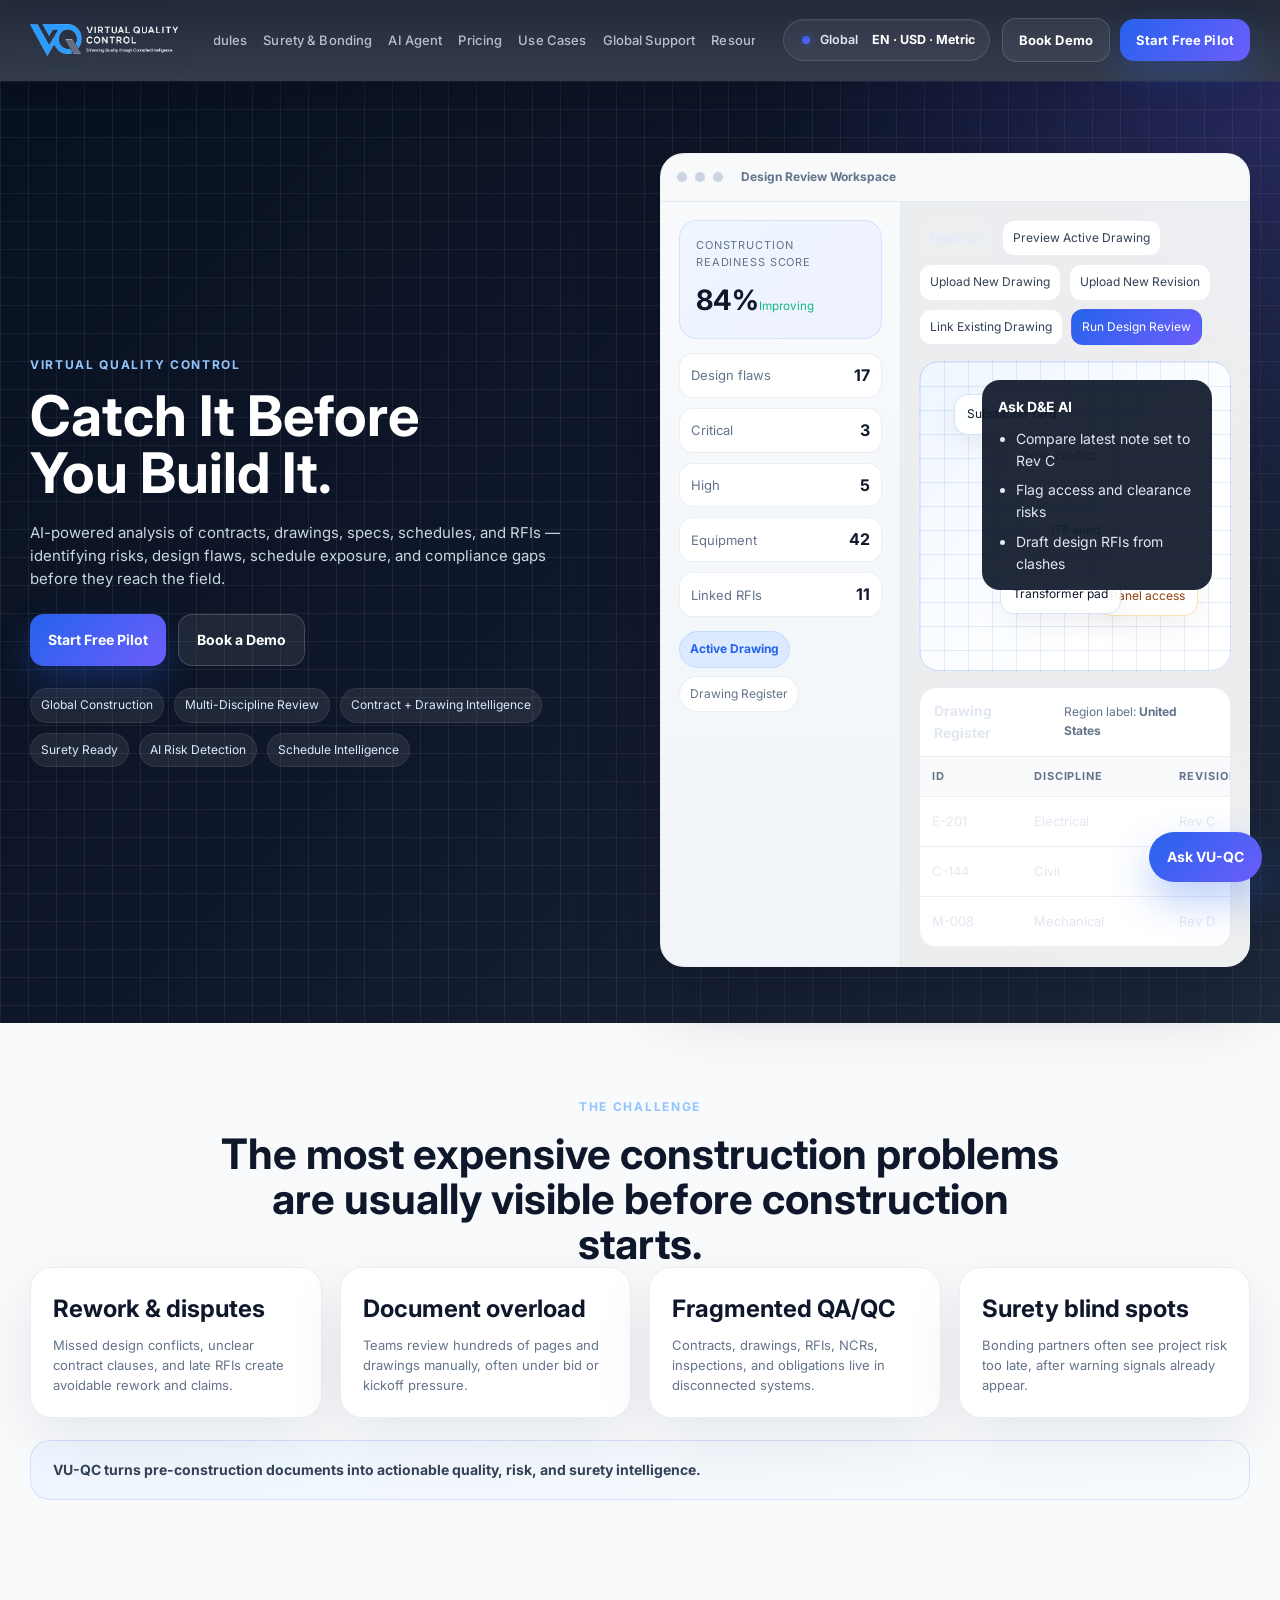
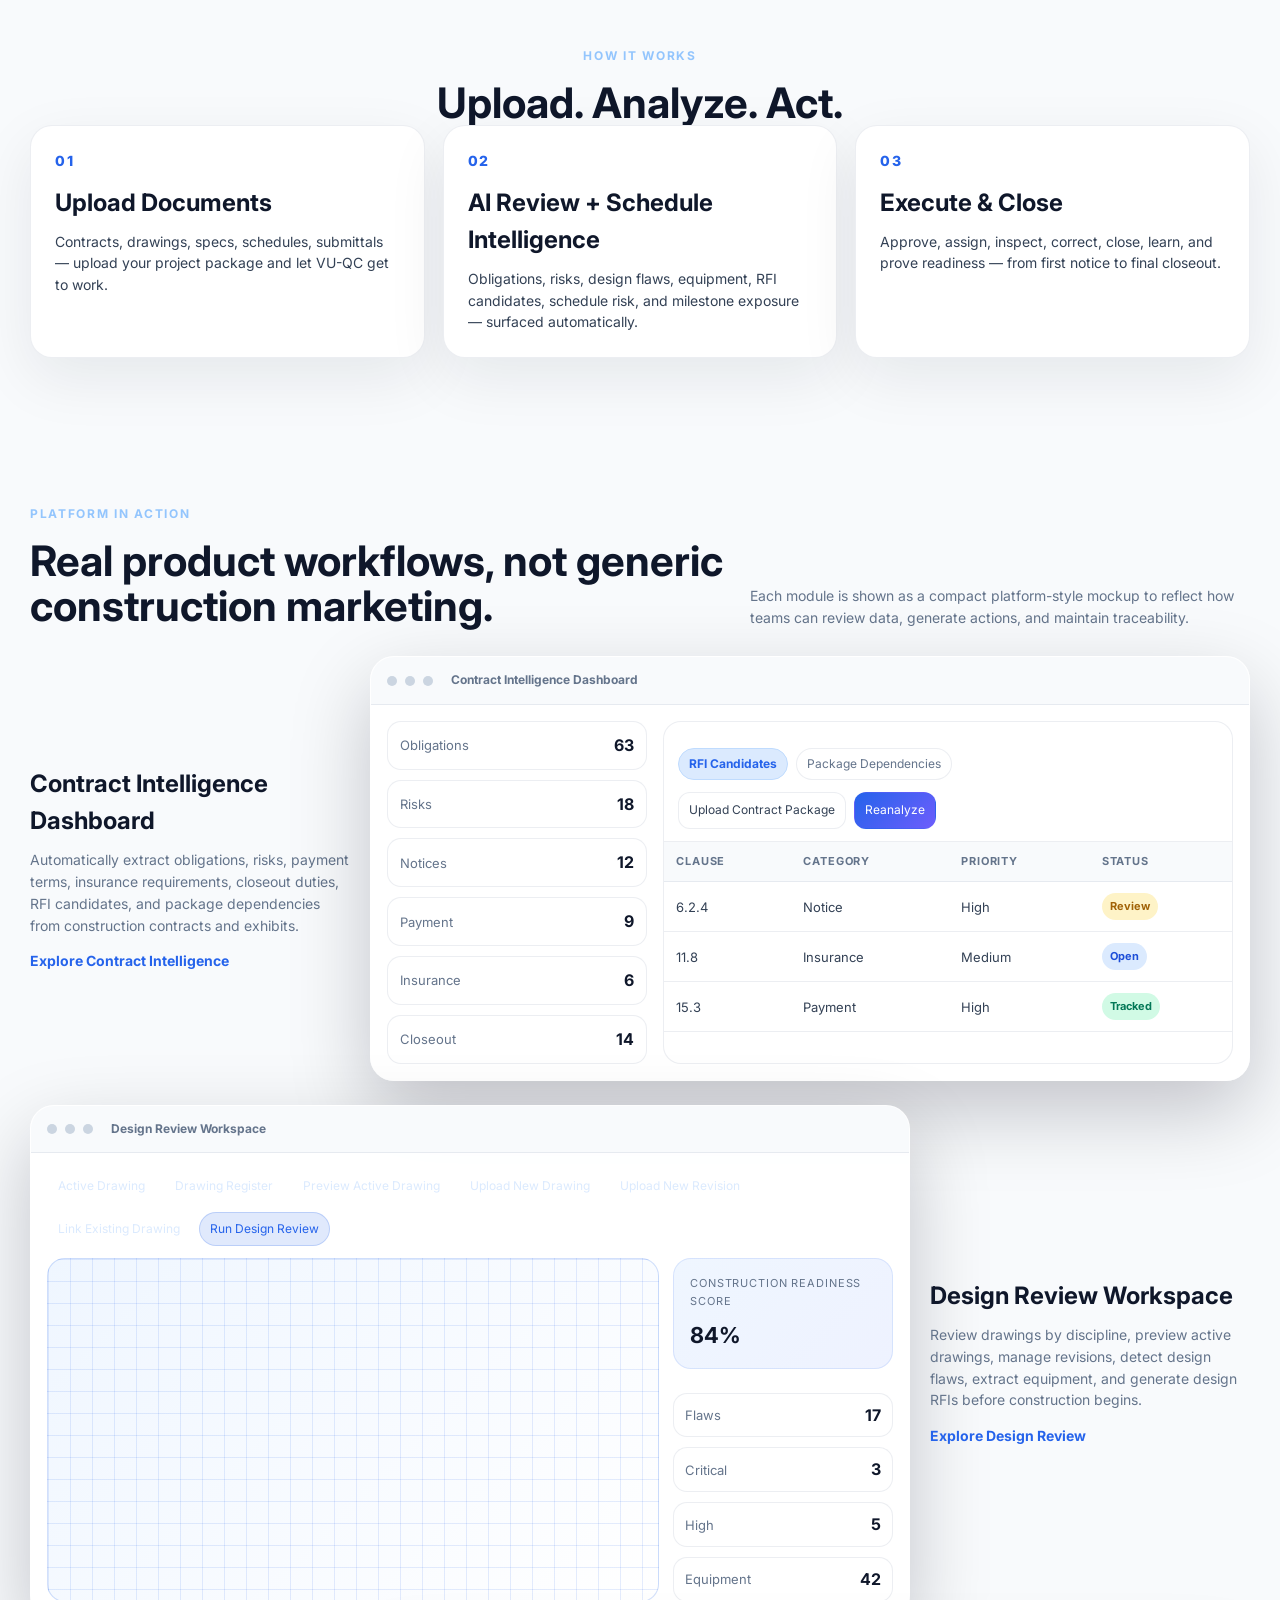
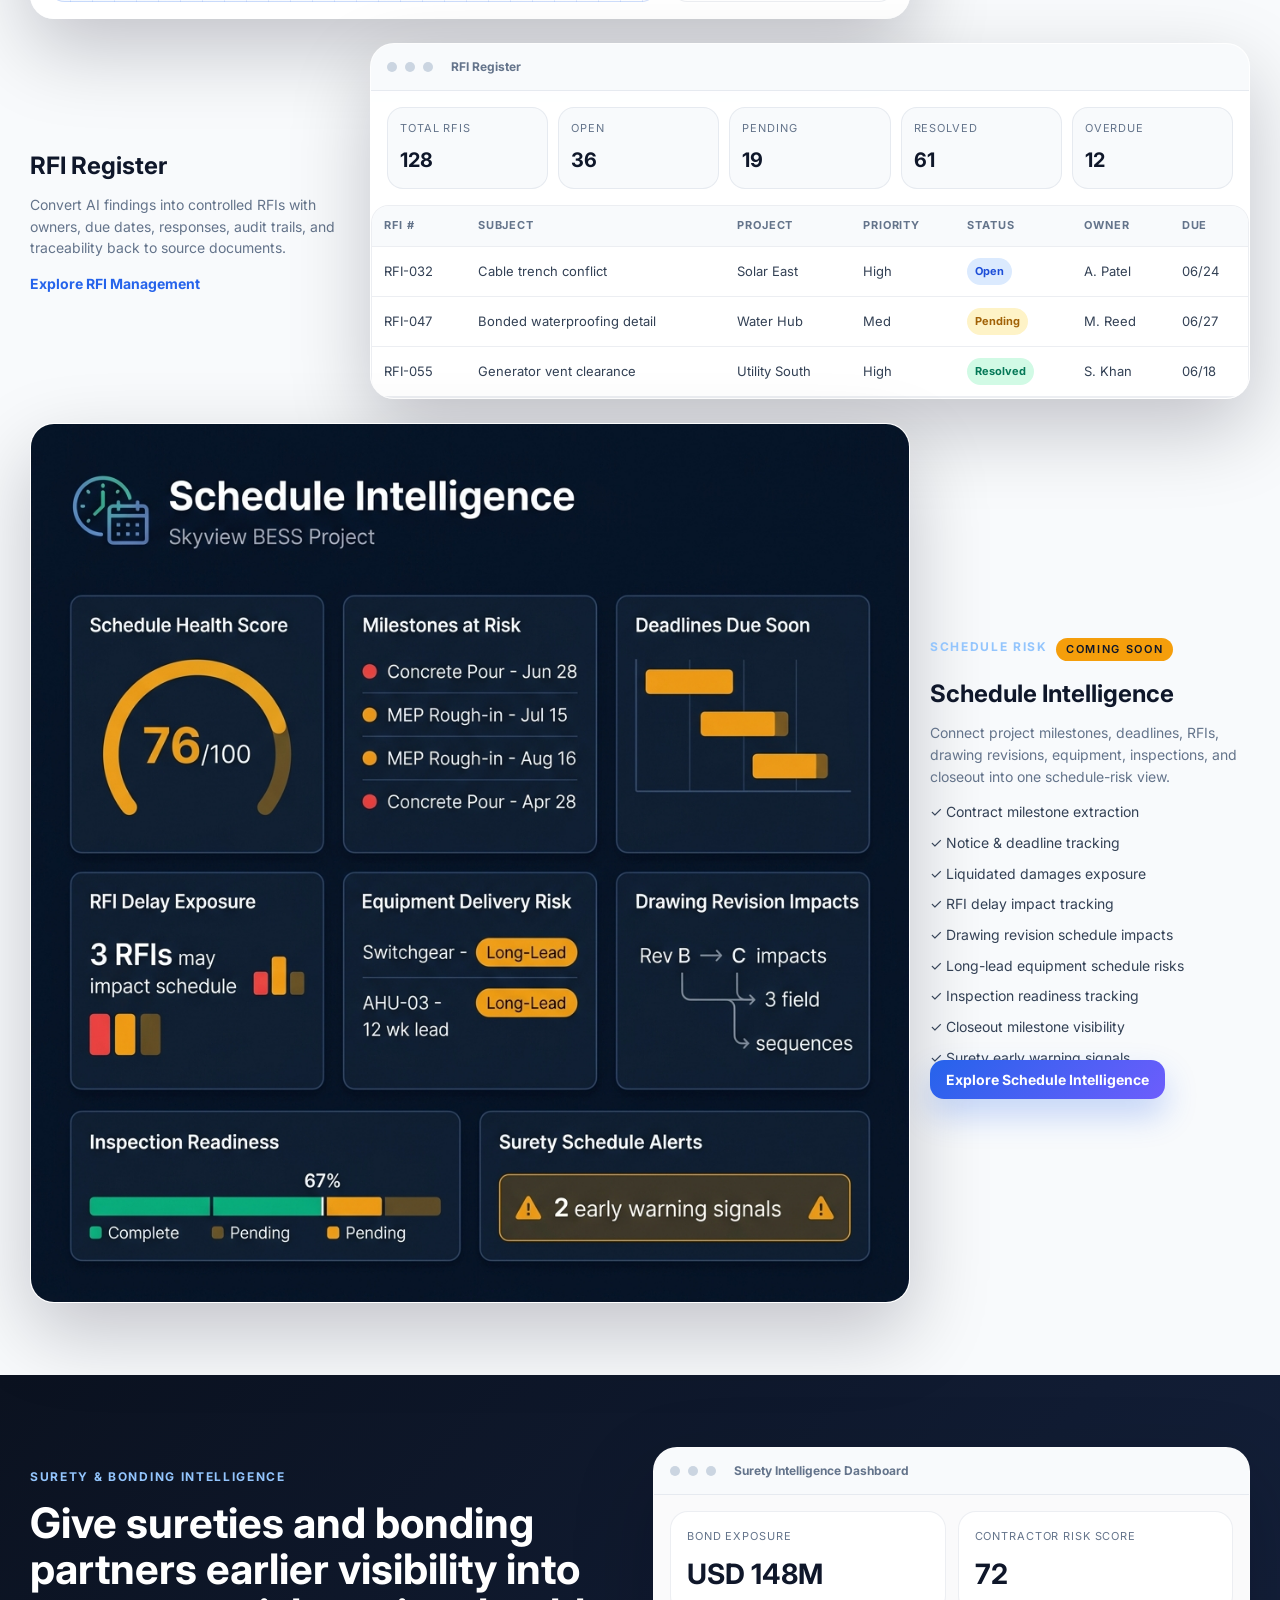
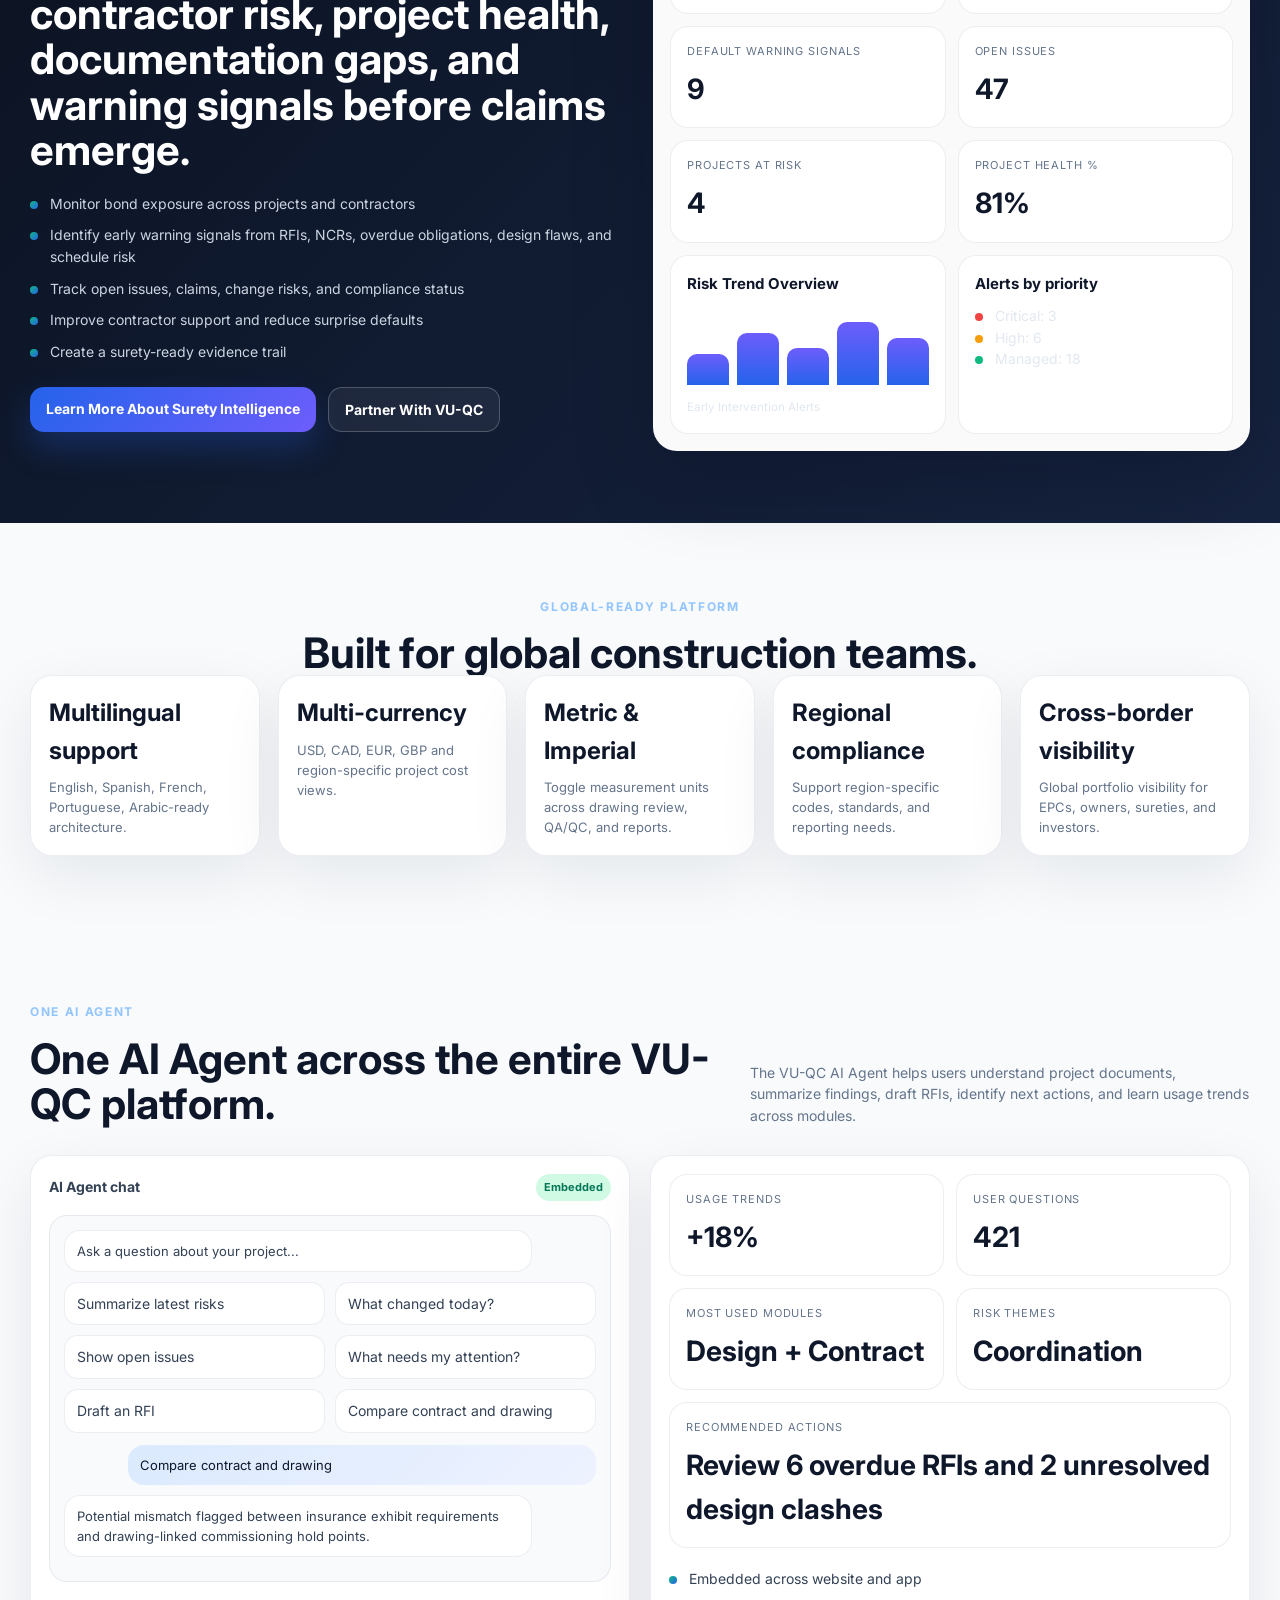
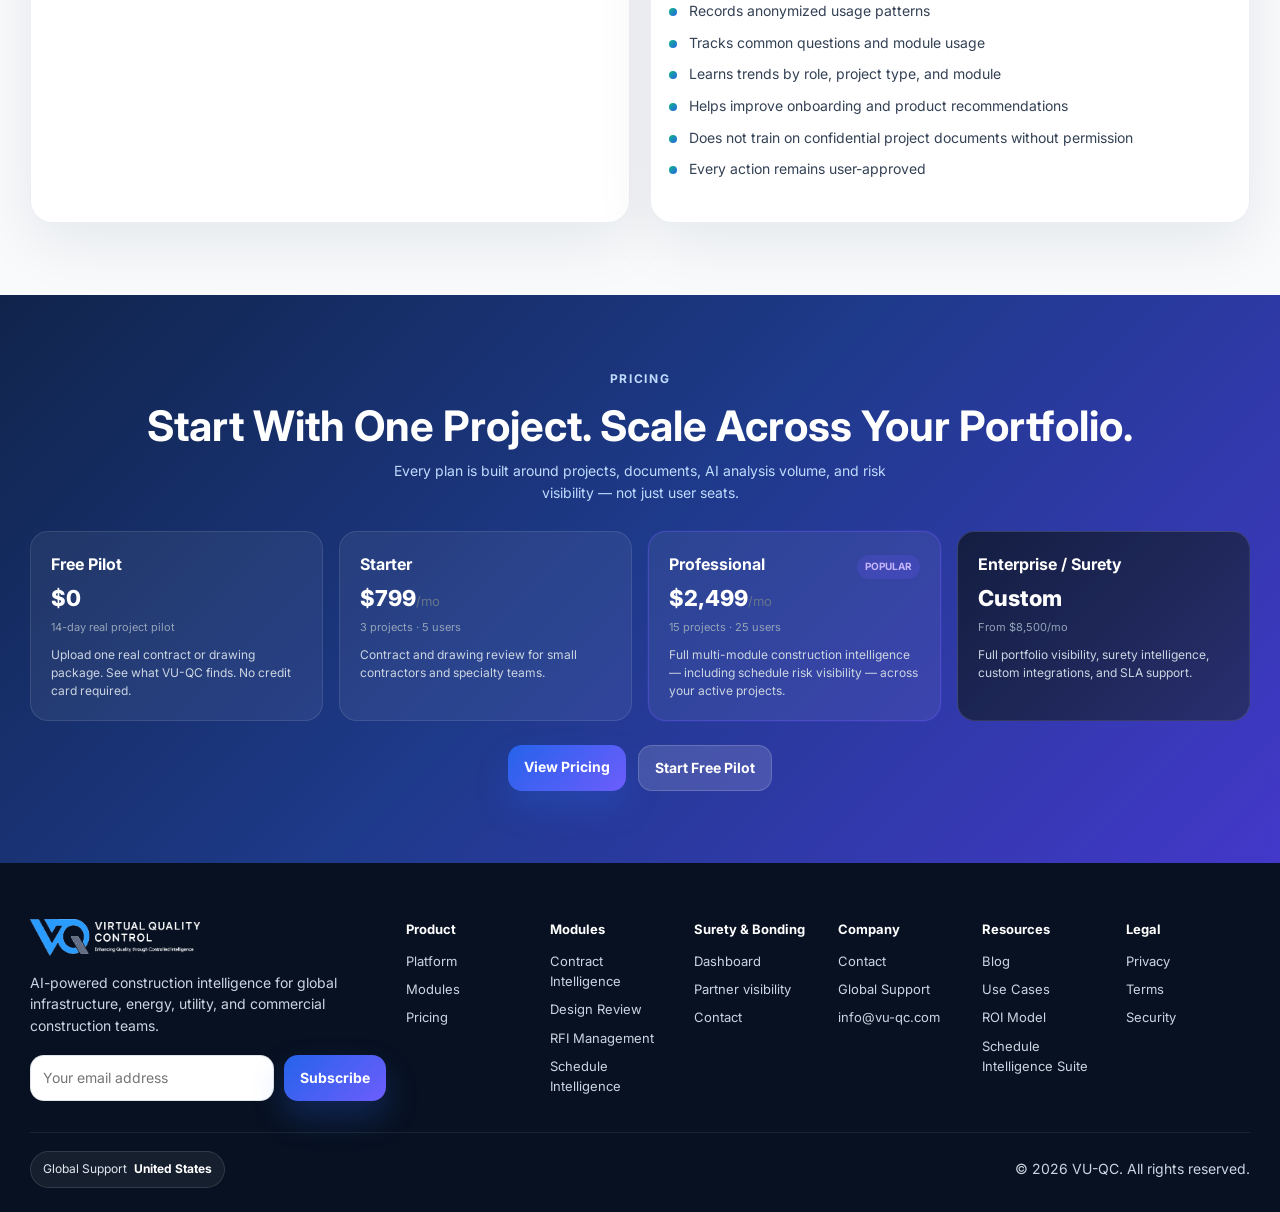
==== commit 01f44ebc: "Fix: change hello@ to info@vu-qc.com across 13 pages + fix header nav truncation with tighter respon" ====
--- a/index.html
+++ b/index.html
@@ -72,7 +72,7 @@
     <a href="./contact.html">Contact</a>
     <div class="mobile-global-inline">Global: <span id="mobileRegionValue">United States</span> · <span id="mobileLangValue">EN</span> · <span id="mobileCurrencyValue">USD</span></div>
   </div>
-</header><main><section class="hero-section" id="hero"><div class="container hero-grid"><div class="hero-copy"><span class="eyebrow">Virtual Quality Control</span><h1>Catch It Before You Build It.</h1><p class="lead">AI-powered analysis of contracts, drawings, specs, schedules, and RFIs — identifying risks, design flaws, schedule exposure, and compliance gaps before they reach the field.</p><div class="hero-actions"><button class="btn primary lg" data-open-demo="demoModal">Start Free Pilot</button><button class="btn secondary lg" data-open-demo="demoModal">Book a Demo</button></div><div class="badge-row"><span class="badge">Global Construction</span><span class="badge">Multi-Discipline Review</span><span class="badge">Contract + Drawing Intelligence</span><span class="badge">Surety Ready</span><span class="badge">AI Risk Detection</span><span class="badge">Schedule Intelligence</span></div></div><div class="hero-visual"><div class="browser-frame xl"><div class="browser-top"><span></span><span></span><span></span><div class="browser-title">Design Review Workspace</div></div><div class="workspace-grid"><aside class="mini-sidebar"><div class="score-card"><label>Construction Readiness Score</label><strong>84%</strong><small class="success">Improving</small></div><div class="metric-list compact"><div><span>Design flaws</span><strong>17</strong></div><div><span>Critical</span><strong class="danger">3</strong></div><div><span>High</span><strong class="warn">5</strong></div><div><span>Equipment</span><strong>42</strong></div><div><span>Linked RFIs</span><strong>11</strong></div></div><div class="tab-pills"><button class="active">Active Drawing</button><button>Drawing Register</button></div></aside><div class="drawing-panel"><div class="panel-toolbar"><span class="chip">Electrical</span><button class="mini-btn" data-open-preview>Preview Active Drawing</button><button class="mini-btn">Upload New Drawing</button><button class="mini-btn">Upload New Revision</button><button class="mini-btn">Link Existing Drawing</button><button class="mini-btn primary-fill">Run Design Review</button></div><div class="blueprint-canvas"><div class="bp-box bp-1">Substation Yard</div><div class="bp-box bp-2 danger">Cable conflict</div><div class="bp-box bp-3 warn">Panel access</div><div class="bp-box bp-4">Transformer pad</div><div class="bp-box bp-5 success">ITP seed</div><div class="blueprint-notes"><h4>Ask D&amp;E AI</h4><ul><li>Compare latest note set to Rev C</li><li>Flag access and clearance risks</li><li>Draft design RFIs from clashes</li></ul></div></div><div class="table-card slim"><div class="table-head"><strong>Drawing Register</strong><span class="small-label">Region label: <b id="regionLabel">United States</b></span></div><table><thead><tr><th>ID</th><th>Discipline</th><th>Revision</th><th>Status</th></tr></thead><tbody><tr><td>E-201</td><td>Electrical</td><td>Rev C</td><td><span class="status open">Active</span></td></tr><tr><td>C-144</td><td>Civil</td><td>Rev B</td><td><span class="status pending">Review</span></td></tr><tr><td>M-008</td><td>Mechanical</td><td>Rev D</td><td><span class="status resolved">Approved</span></td></tr></tbody></table></div></div></div></div></div></div></section><section class="section light"><div class="container narrow center"><span class="eyebrow">The challenge</span><h2>The most expensive construction problems are usually visible before construction starts.</h2></div><div class="container grid four cards-gap"><article class="feature-card"><h3>Rework &amp; disputes</h3><p>Missed design conflicts, unclear contract clauses, and late RFIs create avoidable rework and claims.</p></article><article class="feature-card"><h3>Document overload</h3><p>Teams review hundreds of pages and drawings manually, often under bid or kickoff pressure.</p></article><article class="feature-card"><h3>Fragmented QA/QC</h3><p>Contracts, drawings, RFIs, NCRs, inspections, and obligations live in disconnected systems.</p></article><article class="feature-card"><h3>Surety blind spots</h3><p>Bonding partners often see project risk too late, after warning signals already appear.</p></article></div><div class="container statement-box"><p><strong>VU-QC turns pre-construction documents into actionable quality, risk, and surety intelligence.</strong></p></div></section><section class="section" id="platform"><div class="container narrow center"><span class="eyebrow">How it works</span><h2>Upload. Analyze. Act.</h2></div><div class="container steps-grid"><div class="step-card"><span class="step-no">01</span><h3>Upload Documents</h3><p>Contracts, drawings, specs, schedules, submittals — upload your project package and let VU-QC get to work.</p></div><div class="step-card"><span class="step-no">02</span><h3>AI Review + Schedule Intelligence</h3><p>Obligations, risks, design flaws, equipment, RFI candidates, schedule risk, and milestone exposure — surfaced automatically.</p></div><div class="step-card"><span class="step-no">03</span><h3>Execute &amp; Close</h3><p>Approve, assign, inspect, correct, close, learn, and prove readiness — from first notice to final closeout.</p></div></div></section><section class="section light" id="modules"><div class="container section-head split-head"><div><span class="eyebrow">Platform in action</span><h2>Real product workflows, not generic construction marketing.</h2></div><p>Each module is shown as a compact platform-style mockup to reflect how teams can review data, generate actions, and maintain traceability.</p></div><div class="container product-stack"><article class="product-card"><div class="product-copy"><h3>Contract Intelligence Dashboard</h3><p>Automatically extract obligations, risks, payment terms, insurance requirements, closeout duties, RFI candidates, and package dependencies from construction contracts and exhibits.</p><a href="#contact" class="text-link">Explore Contract Intelligence</a></div><div class="browser-frame"><div class="browser-top"><span></span><span></span><span></span><div class="browser-title">Contract Intelligence Dashboard</div></div><div class="mock-grid two"><div class="metric-list"><div><span>Obligations</span><strong>63</strong></div><div><span>Risks</span><strong class="warn">18</strong></div><div><span>Notices</span><strong>12</strong></div><div><span>Payment</span><strong>9</strong></div><div><span>Insurance</span><strong>6</strong></div><div><span>Closeout</span><strong>14</strong></div></div><div class="table-card"><div class="table-head between"><div class="tab-pills small"><button class="active">RFI Candidates</button><button>Package Dependencies</button></div><div class="button-pair"><button class="mini-btn">Upload Contract Package</button><button class="mini-btn primary-fill">Reanalyze</button></div></div><table><thead><tr><th>Clause</th><th>Category</th><th>Priority</th><th>Status</th></tr></thead><tbody><tr><td>6.2.4</td><td>Notice</td><td>High</td><td><span class="status pending">Review</span></td></tr><tr><td>11.8</td><td>Insurance</td><td>Medium</td><td><span class="status open">Open</span></td></tr><tr><td>15.3</td><td>Payment</td><td>High</td><td><span class="status resolved">Tracked</span></td></tr></tbody></table></div></div></div></article><article class="product-card reverse"><div class="product-copy"><h3>Design Review Workspace</h3><p>Review drawings by discipline, preview active drawings, manage revisions, detect design flaws, extract equipment, and generate design RFIs before construction begins.</p><a href="#hero" class="text-link">Explore Design Review</a></div><div class="browser-frame"><div class="browser-top"><span></span><span></span><span></span><div class="browser-title">Design Review Workspace</div></div><div class="workspace-snapshot"><div class="toolbar-row"><span class="chip">Active Drawing</span><span class="chip">Drawing Register</span><span class="chip">Preview Active Drawing</span><span class="chip">Upload New Drawing</span><span class="chip">Upload New Revision</span><span class="chip">Link Existing Drawing</span><span class="chip accent">Run Design Review</span></div><div class="snapshot-grid"><div class="snapshot-drawing"></div><div class="snapshot-side"><div class="score-card small"><label>Construction Readiness Score</label><strong>84%</strong></div><div class="metric-list compact"><div><span>Flaws</span><strong>17</strong></div><div><span>Critical</span><strong class="danger">3</strong></div><div><span>High</span><strong class="warn">5</strong></div><div><span>Equipment</span><strong>42</strong></div></div></div></div></div></div></article><article class="product-card"><div class="product-copy"><h3>RFI Register</h3><p>Convert AI findings into controlled RFIs with owners, due dates, responses, audit trails, and traceability back to source documents.</p><a href="#contact" class="text-link">Explore RFI Management</a></div><div class="browser-frame"><div class="browser-top"><span></span><span></span><span></span><div class="browser-title">RFI Register</div></div><div class="rfi-summary"><div class="mini-metric"><label>Total RFIs</label><strong>128</strong></div><div class="mini-metric"><label>Open</label><strong>36</strong></div><div class="mini-metric"><label>Pending</label><strong>19</strong></div><div class="mini-metric"><label>Resolved</label><strong>61</strong></div><div class="mini-metric"><label>Overdue</label><strong class="danger">12</strong></div></div><div class="table-card"><table><thead><tr><th>RFI #</th><th>Subject</th><th>Project</th><th>Priority</th><th>Status</th><th>Owner</th><th>Due</th></tr></thead><tbody><tr><td>RFI-032</td><td>Cable trench conflict</td><td>Solar East</td><td>High</td><td><span class="status open">Open</span></td><td>A. Patel</td><td>06/24</td></tr><tr><td>RFI-047</td><td>Bonded waterproofing detail</td><td>Water Hub</td><td>Med</td><td><span class="status pending">Pending</span></td><td>M. Reed</td><td>06/27</td></tr><tr><td>RFI-055</td><td>Generator vent clearance</td><td>Utility South</td><td>High</td><td><span class="status resolved">Resolved</span></td><td>S. Khan</td><td>06/18</td></tr></tbody></table></div></div></article><article class="product-card reverse"><div class="product-copy"><span class="eyebrow">Schedule Risk <span style="background:#f59e0b;color:#0f172a;font-size:11px;font-weight:600;padding:3px 10px;border-radius:99px;margin-left:8px">Coming Soon</span></span><h3>Schedule Intelligence</h3><p>Connect project milestones, deadlines, RFIs, drawing revisions, equipment, inspections, and closeout into one schedule-risk view.</p><ul class="feature-list"><li><span class="check">✓</span> Contract milestone extraction</li><li><span class="check">✓</span> Notice &amp; deadline tracking</li><li><span class="check">✓</span> Liquidated damages exposure</li><li><span class="check">✓</span> RFI delay impact tracking</li><li><span class="check">✓</span> Drawing revision schedule impacts</li><li><span class="check">✓</span> Long-lead equipment schedule risks</li><li><span class="check">✓</span> Inspection readiness tracking</li><li><span class="check">✓</span> Closeout milestone visibility</li><li><span class="check">✓</span> Surety early warning signals</li></ul><a href="./modules.html#scheduleModule" class="btn primary">Explore Schedule Intelligence</a></div><div class="browser-frame"><div class="frame-dots"><i></i><i></i><i></i></div><img src="./assets/schedule-intelligence-dashboard.png" alt="Schedule Intelligence Dashboard" style="width:100%;border-radius:0 0 16px 16px"></div></article></div></section><section class="section dark" id="surety"><div class="container surety-grid"><div><span class="eyebrow">Surety &amp; Bonding Intelligence</span><h2>Give sureties and bonding partners earlier visibility into contractor risk, project health, documentation gaps, and warning signals before claims emerge.</h2><ul class="benefit-list"><li>Monitor bond exposure across projects and contractors</li><li>Identify early warning signals from RFIs, NCRs, overdue obligations, design flaws, and schedule risk</li><li>Track open issues, claims, change risks, and compliance status</li><li>Improve contractor support and reduce surprise defaults</li><li>Create a surety-ready evidence trail</li></ul><div class="hero-actions"><a class="btn primary" href="#contact">Learn More About Surety Intelligence</a><a class="btn ghost light-border" href="#contact">Partner With VU-QC</a></div></div><div class="browser-frame dark-frame"><div class="browser-top"><span></span><span></span><span></span><div class="browser-title">Surety Intelligence Dashboard</div></div><div class="dashboard-grid"><div class="dash-stat"><label>Bond Exposure</label><strong id="currencyHero">USD 148M</strong></div><div class="dash-stat"><label>Contractor Risk Score</label><strong>72</strong></div><div class="dash-stat"><label>Default Warning Signals</label><strong class="warn">9</strong></div><div class="dash-stat"><label>Open Issues</label><strong>47</strong></div><div class="dash-stat"><label>Projects at Risk</label><strong class="danger">4</strong></div><div class="dash-stat"><label>Project Health %</label><strong class="success">81%</strong></div><div class="trend-card"><h4>Risk Trend Overview</h4><div class="bars"><span></span><span></span><span></span><span></span><span></span></div><small>Early Intervention Alerts</small></div><div class="alert-card"><h4>Alerts by priority</h4><p><span class="dot red"></span> Critical: 3</p><p><span class="dot amber"></span> High: 6</p><p><span class="dot green"></span> Managed: 18</p></div></div></div></div></section><section class="section light" id="global"><div class="container narrow center"><span class="eyebrow">Global-ready platform</span><h2>Built for global construction teams.</h2></div><div class="container grid five cards-gap compact-cards"><article class="feature-card"><h3>Multilingual support</h3><p>English, Spanish, French, Portuguese, Arabic-ready architecture.</p></article><article class="feature-card"><h3>Multi-currency</h3><p>USD, CAD, EUR, GBP and region-specific project cost views.</p></article><article class="feature-card"><h3>Metric &amp; Imperial</h3><p>Toggle measurement units across drawing review, QA/QC, and reports.</p></article><article class="feature-card"><h3>Regional compliance</h3><p>Support region-specific codes, standards, and reporting needs.</p></article><article class="feature-card"><h3>Cross-border visibility</h3><p>Global portfolio visibility for EPCs, owners, sureties, and investors.</p></article></div></section><section class="section" id="agent"><div class="container section-head split-head"><div><span class="eyebrow">One AI Agent</span><h2>One AI Agent across the entire VU-QC platform.</h2></div><p>The VU-QC AI Agent helps users understand project documents, summarize findings, draft RFIs, identify next actions, and learn usage trends across modules.</p></div><div class="container agent-grid"><div class="chat-panel"><div class="chat-head"><strong>AI Agent chat</strong><span class="status resolved">Embedded</span></div><div class="chat-box"><div class="chat-msg ai">Ask a question about your project...</div><div class="prompt-grid"><button class="prompt">Summarize latest risks</button><button class="prompt">What changed today?</button><button class="prompt">Show open issues</button><button class="prompt">What needs my attention?</button><button class="prompt">Draft an RFI</button><button class="prompt">Compare contract and drawing</button></div><div class="chat-msg user">Compare contract and drawing</div><div class="chat-msg ai">Potential mismatch flagged between insurance exhibit requirements and drawing-linked commissioning hold points.</div></div></div><div class="usage-panel"><div class="usage-cards"><div class="dash-stat"><label>Usage Trends</label><strong>+18%</strong></div><div class="dash-stat"><label>User Questions</label><strong>421</strong></div><div class="dash-stat"><label>Most Used Modules</label><strong>Design + Contract</strong></div><div class="dash-stat"><label>Risk Themes</label><strong>Coordination</strong></div><div class="dash-stat wide"><label>Recommended Actions</label><strong>Review 6 overdue RFIs and 2 unresolved design clashes</strong></div></div><ul class="benefit-list small dark-text"><li>Embedded across website and app</li><li>Records anonymized usage patterns</li><li>Tracks common questions and module usage</li><li>Learns trends by role, project type, and module</li><li>Helps improve onboarding and product recommendations</li><li>Does not train on confidential project documents without permission</li><li>Every action remains user-approved</li></ul></div></div></section><section class="section gradient-band" id="pricing"><div class="container center"><span class="eyebrow light-text">Pricing</span><h2>Start With One Project. Scale Across Your Portfolio.</h2><p style="color:#bfdbfe;font-size:14px;max-width:56ch;margin:12px auto 28px">Every plan is built around projects, documents, AI analysis volume, and risk visibility — not just user seats.</p><div class="teaser-grid"><div class="teaser-card"><h3>Free Pilot</h3><div class="teaser-price">$0</div><div class="teaser-period">14-day real project pilot</div><p>Upload one real contract or drawing package. See what VU-QC finds. No credit card required.</p></div><div class="teaser-card"><h3>Starter</h3><div class="teaser-price">$799<span style="font-size:13px;font-weight:400;color:var(--muted)">/mo</span></div><div class="teaser-period">3 projects · 5 users</div><p>Contract and drawing review for small contractors and specialty teams.</p></div><div class="teaser-card" style="border-color:rgba(109,93,252,0.35);box-shadow:0 0 0 1px rgba(109,93,252,0.1)"><div style="display:flex;justify-content:space-between;align-items:center"><h3>Professional</h3><span style="background:rgba(109,93,252,0.2);color:#c4b5fd;font-size:10px;font-weight:700;padding:4px 8px;border-radius:999px">POPULAR</span></div><div class="teaser-price">$2,499<span style="font-size:13px;font-weight:400;color:var(--muted)">/mo</span></div><div class="teaser-period">15 projects · 25 users</div><p>Full multi-module construction intelligence — including schedule risk visibility — across your active projects.</p></div><div class="teaser-card dark-teaser"><h3>Enterprise / Surety</h3><div class="teaser-price">Custom</div><div class="teaser-period">From $8,500/mo</div><p>Full portfolio visibility, surety intelligence, custom integrations, and SLA support.</p></div></div><div style="margin-top:24px;display:flex;gap:12px;justify-content:center;flex-wrap:wrap"><a class="btn primary" href="./pricing.html">View Pricing</a><a class="btn secondary light" href="./contact.html">Start Free Pilot</a></div></div></section></main><footer class="footer" id="contact"><div class="container footer-grid"><div><img class="footer-logo" src="./assets/vuqc-logo-light.png" alt="VU-QC logo" /><p>AI-powered construction intelligence for global infrastructure, energy, utility, and commercial construction teams.</p><form class="newsletter" onsubmit="return false"><input type="email" placeholder="Your email address" aria-label="Newsletter email" required /><button type="button" class="btn primary" onclick="(function(b){var i=b.previousElementSibling;if(!i.value||!i.value.includes('@')){i.style.borderColor='#ef4444';i.focus();return}b.textContent='✓ Subscribed';b.style.background='linear-gradient(135deg,#10b981,#059669)';b.style.pointerEvents='none';i.disabled=true;setTimeout(function(){window.location.href='mailto:hello@vu-qc.com?subject=Newsletter+Subscription&body=Please+add+'+encodeURIComponent(i.value)+'+to+the+VU-QC+newsletter.'},600)})(this)">Subscribe</button></form></div><div><h4>Product</h4><a href="./platform.html">Platform</a><a href="./modules.html">Modules</a><a href="./pricing.html">Pricing</a></div><div><h4>Modules</h4><a href="./modules.html#contractModule">Contract Intelligence</a><a href="./modules.html#designModule">Design Review</a><a href="./modules.html#rfiModule">RFI Management</a><a href="./modules.html#scheduleModule">Schedule Intelligence</a></div><div><h4>Surety &amp; Bonding</h4><a href="./surety.html">Dashboard</a><a href="./surety.html">Partner visibility</a><a href="./contact.html">Contact</a></div><div><h4>Company</h4><a href="./contact.html">Contact</a><a href="./global-support.html">Global Support</a><a href="mailto:hello@vu-qc.com">hello@vu-qc.com</a></div><div><h4>Resources</h4><a href="./resources.html">Blog</a><a href="./use-cases.html">Use Cases</a><a href="./pricing.html">ROI Model</a><a href="./pricing.html">Schedule Intelligence Suite</a></div><div><h4>Legal</h4><a href="./privacy.html">Privacy</a><a href="./terms.html">Terms</a><a href="./security.html">Security</a></div></div><div class="container footer-bottom"><div class="select-group footer-select"><button class="select-btn" data-toggle="footerRegion">Global Support <span id="footerRegionValue">United States</span></button><div class="select-menu wide" id="footerRegion"><button data-footer-region="United States">United States</button><button data-footer-region="Canada">Canada</button><button data-footer-region="Caribbean">Caribbean</button><button data-footer-region="UK">UK</button><button data-footer-region="EU">EU</button><button data-footer-region="Middle East">Middle East</button><button data-footer-region="Africa">Africa</button></div></div><p>© 2026 VU-QC. All rights reserved.</p></div></footer></div><div class="modal" id="previewModal" aria-hidden="true"><div class="modal-card wide"><div class="modal-head"><h3>Preview Active Drawing</h3><button class="close-btn" data-close-modal>&times;</button></div><div class="blueprint-canvas modal-blueprint"><div class="bp-box bp-1">Switchgear layout</div><div class="bp-box bp-2 danger">Conflict with access aisle</div><div class="bp-box bp-3 warn">Clearance note mismatch</div><div class="bp-box bp-4">Equipment tag extraction</div></div></div></div><div class="modal" id="demoModal" aria-hidden="true"><div class="modal-card"><div class="modal-head"><h3>Start Free Pilot / Book Demo</h3><button class="close-btn" data-close-modal>&times;</button></div><form class="demo-form"><div class="form-grid"><label>Name<input type="text" placeholder="Your name" /></label><label>Email<input type="email" placeholder="name@company.com" /></label><label>Company<input type="text" placeholder="Company" /></label><label>Role<input type="text" placeholder="Project executive, QA/QC, surety, PM" /></label><label>Country / Region<input type="text" placeholder="United States" /></label><label>Project Type<select><option>Solar</option><option>Wind</option><option>Battery Storage</option><option>Substation</option><option>Water / Wastewater</option><option>Commercial</option><option>Industrial</option><option>Infrastructure</option><option>Other</option></select></label><label>Number of active projects<input type="number" value="5" /></label><label>Interested modules<select><option>Contract Intelligence</option><option>Design Review</option><option>RFI Management</option><option>Surety & Bonding</option><option>Schedule Intelligence</option><option>Full Platform</option></select></label><label class="full">Message<textarea rows="4" placeholder="Tell us about your pilot goals."></textarea></label></div><div class="form-actions"><button type="button" class="btn ghost" data-close-modal>Close</button><button type="button" class="btn primary">Request Demo</button></div><small>Prefer email? <a href="mailto:hello@vu-qc.com">hello@vu-qc.com</a></small></form></div></div><div class="assistant-widget" id="assistantWidget"><button class="assistant-trigger" id="assistantTrigger">Ask VU-QC</button><div class="assistant-drawer" id="assistantDrawer" aria-hidden="true"><div class="assistant-head"><strong>VU-QC AI Assistant</strong><button class="close-btn small" id="assistantClose">&times;</button></div><div class="assistant-body"><div class="chat-msg ai">Suggested questions</div><div class="prompt-grid single"><button class="assistant-prompt">Which module should I start with?</button><button class="assistant-prompt">How does Contract Intelligence work?</button><button class="assistant-prompt">How does Design Review work?</button><button class="assistant-prompt">How can surety partners use this?</button><button class="assistant-prompt">What does the free pilot include?</button><button class="assistant-prompt">Can VU-QC support global projects?</button></div><div class="chat-log" id="assistantLog"></div></div><div class="usage-tracker">Usage event recorded</div></div></div><script>
+</header><main><section class="hero-section" id="hero"><div class="container hero-grid"><div class="hero-copy"><span class="eyebrow">Virtual Quality Control</span><h1>Catch It Before You Build It.</h1><p class="lead">AI-powered analysis of contracts, drawings, specs, schedules, and RFIs — identifying risks, design flaws, schedule exposure, and compliance gaps before they reach the field.</p><div class="hero-actions"><button class="btn primary lg" data-open-demo="demoModal">Start Free Pilot</button><button class="btn secondary lg" data-open-demo="demoModal">Book a Demo</button></div><div class="badge-row"><span class="badge">Global Construction</span><span class="badge">Multi-Discipline Review</span><span class="badge">Contract + Drawing Intelligence</span><span class="badge">Surety Ready</span><span class="badge">AI Risk Detection</span><span class="badge">Schedule Intelligence</span></div></div><div class="hero-visual"><div class="browser-frame xl"><div class="browser-top"><span></span><span></span><span></span><div class="browser-title">Design Review Workspace</div></div><div class="workspace-grid"><aside class="mini-sidebar"><div class="score-card"><label>Construction Readiness Score</label><strong>84%</strong><small class="success">Improving</small></div><div class="metric-list compact"><div><span>Design flaws</span><strong>17</strong></div><div><span>Critical</span><strong class="danger">3</strong></div><div><span>High</span><strong class="warn">5</strong></div><div><span>Equipment</span><strong>42</strong></div><div><span>Linked RFIs</span><strong>11</strong></div></div><div class="tab-pills"><button class="active">Active Drawing</button><button>Drawing Register</button></div></aside><div class="drawing-panel"><div class="panel-toolbar"><span class="chip">Electrical</span><button class="mini-btn" data-open-preview>Preview Active Drawing</button><button class="mini-btn">Upload New Drawing</button><button class="mini-btn">Upload New Revision</button><button class="mini-btn">Link Existing Drawing</button><button class="mini-btn primary-fill">Run Design Review</button></div><div class="blueprint-canvas"><div class="bp-box bp-1">Substation Yard</div><div class="bp-box bp-2 danger">Cable conflict</div><div class="bp-box bp-3 warn">Panel access</div><div class="bp-box bp-4">Transformer pad</div><div class="bp-box bp-5 success">ITP seed</div><div class="blueprint-notes"><h4>Ask D&amp;E AI</h4><ul><li>Compare latest note set to Rev C</li><li>Flag access and clearance risks</li><li>Draft design RFIs from clashes</li></ul></div></div><div class="table-card slim"><div class="table-head"><strong>Drawing Register</strong><span class="small-label">Region label: <b id="regionLabel">United States</b></span></div><table><thead><tr><th>ID</th><th>Discipline</th><th>Revision</th><th>Status</th></tr></thead><tbody><tr><td>E-201</td><td>Electrical</td><td>Rev C</td><td><span class="status open">Active</span></td></tr><tr><td>C-144</td><td>Civil</td><td>Rev B</td><td><span class="status pending">Review</span></td></tr><tr><td>M-008</td><td>Mechanical</td><td>Rev D</td><td><span class="status resolved">Approved</span></td></tr></tbody></table></div></div></div></div></div></div></section><section class="section light"><div class="container narrow center"><span class="eyebrow">The challenge</span><h2>The most expensive construction problems are usually visible before construction starts.</h2></div><div class="container grid four cards-gap"><article class="feature-card"><h3>Rework &amp; disputes</h3><p>Missed design conflicts, unclear contract clauses, and late RFIs create avoidable rework and claims.</p></article><article class="feature-card"><h3>Document overload</h3><p>Teams review hundreds of pages and drawings manually, often under bid or kickoff pressure.</p></article><article class="feature-card"><h3>Fragmented QA/QC</h3><p>Contracts, drawings, RFIs, NCRs, inspections, and obligations live in disconnected systems.</p></article><article class="feature-card"><h3>Surety blind spots</h3><p>Bonding partners often see project risk too late, after warning signals already appear.</p></article></div><div class="container statement-box"><p><strong>VU-QC turns pre-construction documents into actionable quality, risk, and surety intelligence.</strong></p></div></section><section class="section" id="platform"><div class="container narrow center"><span class="eyebrow">How it works</span><h2>Upload. Analyze. Act.</h2></div><div class="container steps-grid"><div class="step-card"><span class="step-no">01</span><h3>Upload Documents</h3><p>Contracts, drawings, specs, schedules, submittals — upload your project package and let VU-QC get to work.</p></div><div class="step-card"><span class="step-no">02</span><h3>AI Review + Schedule Intelligence</h3><p>Obligations, risks, design flaws, equipment, RFI candidates, schedule risk, and milestone exposure — surfaced automatically.</p></div><div class="step-card"><span class="step-no">03</span><h3>Execute &amp; Close</h3><p>Approve, assign, inspect, correct, close, learn, and prove readiness — from first notice to final closeout.</p></div></div></section><section class="section light" id="modules"><div class="container section-head split-head"><div><span class="eyebrow">Platform in action</span><h2>Real product workflows, not generic construction marketing.</h2></div><p>Each module is shown as a compact platform-style mockup to reflect how teams can review data, generate actions, and maintain traceability.</p></div><div class="container product-stack"><article class="product-card"><div class="product-copy"><h3>Contract Intelligence Dashboard</h3><p>Automatically extract obligations, risks, payment terms, insurance requirements, closeout duties, RFI candidates, and package dependencies from construction contracts and exhibits.</p><a href="#contact" class="text-link">Explore Contract Intelligence</a></div><div class="browser-frame"><div class="browser-top"><span></span><span></span><span></span><div class="browser-title">Contract Intelligence Dashboard</div></div><div class="mock-grid two"><div class="metric-list"><div><span>Obligations</span><strong>63</strong></div><div><span>Risks</span><strong class="warn">18</strong></div><div><span>Notices</span><strong>12</strong></div><div><span>Payment</span><strong>9</strong></div><div><span>Insurance</span><strong>6</strong></div><div><span>Closeout</span><strong>14</strong></div></div><div class="table-card"><div class="table-head between"><div class="tab-pills small"><button class="active">RFI Candidates</button><button>Package Dependencies</button></div><div class="button-pair"><button class="mini-btn">Upload Contract Package</button><button class="mini-btn primary-fill">Reanalyze</button></div></div><table><thead><tr><th>Clause</th><th>Category</th><th>Priority</th><th>Status</th></tr></thead><tbody><tr><td>6.2.4</td><td>Notice</td><td>High</td><td><span class="status pending">Review</span></td></tr><tr><td>11.8</td><td>Insurance</td><td>Medium</td><td><span class="status open">Open</span></td></tr><tr><td>15.3</td><td>Payment</td><td>High</td><td><span class="status resolved">Tracked</span></td></tr></tbody></table></div></div></div></article><article class="product-card reverse"><div class="product-copy"><h3>Design Review Workspace</h3><p>Review drawings by discipline, preview active drawings, manage revisions, detect design flaws, extract equipment, and generate design RFIs before construction begins.</p><a href="#hero" class="text-link">Explore Design Review</a></div><div class="browser-frame"><div class="browser-top"><span></span><span></span><span></span><div class="browser-title">Design Review Workspace</div></div><div class="workspace-snapshot"><div class="toolbar-row"><span class="chip">Active Drawing</span><span class="chip">Drawing Register</span><span class="chip">Preview Active Drawing</span><span class="chip">Upload New Drawing</span><span class="chip">Upload New Revision</span><span class="chip">Link Existing Drawing</span><span class="chip accent">Run Design Review</span></div><div class="snapshot-grid"><div class="snapshot-drawing"></div><div class="snapshot-side"><div class="score-card small"><label>Construction Readiness Score</label><strong>84%</strong></div><div class="metric-list compact"><div><span>Flaws</span><strong>17</strong></div><div><span>Critical</span><strong class="danger">3</strong></div><div><span>High</span><strong class="warn">5</strong></div><div><span>Equipment</span><strong>42</strong></div></div></div></div></div></div></article><article class="product-card"><div class="product-copy"><h3>RFI Register</h3><p>Convert AI findings into controlled RFIs with owners, due dates, responses, audit trails, and traceability back to source documents.</p><a href="#contact" class="text-link">Explore RFI Management</a></div><div class="browser-frame"><div class="browser-top"><span></span><span></span><span></span><div class="browser-title">RFI Register</div></div><div class="rfi-summary"><div class="mini-metric"><label>Total RFIs</label><strong>128</strong></div><div class="mini-metric"><label>Open</label><strong>36</strong></div><div class="mini-metric"><label>Pending</label><strong>19</strong></div><div class="mini-metric"><label>Resolved</label><strong>61</strong></div><div class="mini-metric"><label>Overdue</label><strong class="danger">12</strong></div></div><div class="table-card"><table><thead><tr><th>RFI #</th><th>Subject</th><th>Project</th><th>Priority</th><th>Status</th><th>Owner</th><th>Due</th></tr></thead><tbody><tr><td>RFI-032</td><td>Cable trench conflict</td><td>Solar East</td><td>High</td><td><span class="status open">Open</span></td><td>A. Patel</td><td>06/24</td></tr><tr><td>RFI-047</td><td>Bonded waterproofing detail</td><td>Water Hub</td><td>Med</td><td><span class="status pending">Pending</span></td><td>M. Reed</td><td>06/27</td></tr><tr><td>RFI-055</td><td>Generator vent clearance</td><td>Utility South</td><td>High</td><td><span class="status resolved">Resolved</span></td><td>S. Khan</td><td>06/18</td></tr></tbody></table></div></div></article><article class="product-card reverse"><div class="product-copy"><span class="eyebrow">Schedule Risk <span style="background:#f59e0b;color:#0f172a;font-size:11px;font-weight:600;padding:3px 10px;border-radius:99px;margin-left:8px">Coming Soon</span></span><h3>Schedule Intelligence</h3><p>Connect project milestones, deadlines, RFIs, drawing revisions, equipment, inspections, and closeout into one schedule-risk view.</p><ul class="feature-list"><li><span class="check">✓</span> Contract milestone extraction</li><li><span class="check">✓</span> Notice &amp; deadline tracking</li><li><span class="check">✓</span> Liquidated damages exposure</li><li><span class="check">✓</span> RFI delay impact tracking</li><li><span class="check">✓</span> Drawing revision schedule impacts</li><li><span class="check">✓</span> Long-lead equipment schedule risks</li><li><span class="check">✓</span> Inspection readiness tracking</li><li><span class="check">✓</span> Closeout milestone visibility</li><li><span class="check">✓</span> Surety early warning signals</li></ul><a href="./modules.html#scheduleModule" class="btn primary">Explore Schedule Intelligence</a></div><div class="browser-frame"><div class="frame-dots"><i></i><i></i><i></i></div><img src="./assets/schedule-intelligence-dashboard.png" alt="Schedule Intelligence Dashboard" style="width:100%;border-radius:0 0 16px 16px"></div></article></div></section><section class="section dark" id="surety"><div class="container surety-grid"><div><span class="eyebrow">Surety &amp; Bonding Intelligence</span><h2>Give sureties and bonding partners earlier visibility into contractor risk, project health, documentation gaps, and warning signals before claims emerge.</h2><ul class="benefit-list"><li>Monitor bond exposure across projects and contractors</li><li>Identify early warning signals from RFIs, NCRs, overdue obligations, design flaws, and schedule risk</li><li>Track open issues, claims, change risks, and compliance status</li><li>Improve contractor support and reduce surprise defaults</li><li>Create a surety-ready evidence trail</li></ul><div class="hero-actions"><a class="btn primary" href="#contact">Learn More About Surety Intelligence</a><a class="btn ghost light-border" href="#contact">Partner With VU-QC</a></div></div><div class="browser-frame dark-frame"><div class="browser-top"><span></span><span></span><span></span><div class="browser-title">Surety Intelligence Dashboard</div></div><div class="dashboard-grid"><div class="dash-stat"><label>Bond Exposure</label><strong id="currencyHero">USD 148M</strong></div><div class="dash-stat"><label>Contractor Risk Score</label><strong>72</strong></div><div class="dash-stat"><label>Default Warning Signals</label><strong class="warn">9</strong></div><div class="dash-stat"><label>Open Issues</label><strong>47</strong></div><div class="dash-stat"><label>Projects at Risk</label><strong class="danger">4</strong></div><div class="dash-stat"><label>Project Health %</label><strong class="success">81%</strong></div><div class="trend-card"><h4>Risk Trend Overview</h4><div class="bars"><span></span><span></span><span></span><span></span><span></span></div><small>Early Intervention Alerts</small></div><div class="alert-card"><h4>Alerts by priority</h4><p><span class="dot red"></span> Critical: 3</p><p><span class="dot amber"></span> High: 6</p><p><span class="dot green"></span> Managed: 18</p></div></div></div></div></section><section class="section light" id="global"><div class="container narrow center"><span class="eyebrow">Global-ready platform</span><h2>Built for global construction teams.</h2></div><div class="container grid five cards-gap compact-cards"><article class="feature-card"><h3>Multilingual support</h3><p>English, Spanish, French, Portuguese, Arabic-ready architecture.</p></article><article class="feature-card"><h3>Multi-currency</h3><p>USD, CAD, EUR, GBP and region-specific project cost views.</p></article><article class="feature-card"><h3>Metric &amp; Imperial</h3><p>Toggle measurement units across drawing review, QA/QC, and reports.</p></article><article class="feature-card"><h3>Regional compliance</h3><p>Support region-specific codes, standards, and reporting needs.</p></article><article class="feature-card"><h3>Cross-border visibility</h3><p>Global portfolio visibility for EPCs, owners, sureties, and investors.</p></article></div></section><section class="section" id="agent"><div class="container section-head split-head"><div><span class="eyebrow">One AI Agent</span><h2>One AI Agent across the entire VU-QC platform.</h2></div><p>The VU-QC AI Agent helps users understand project documents, summarize findings, draft RFIs, identify next actions, and learn usage trends across modules.</p></div><div class="container agent-grid"><div class="chat-panel"><div class="chat-head"><strong>AI Agent chat</strong><span class="status resolved">Embedded</span></div><div class="chat-box"><div class="chat-msg ai">Ask a question about your project...</div><div class="prompt-grid"><button class="prompt">Summarize latest risks</button><button class="prompt">What changed today?</button><button class="prompt">Show open issues</button><button class="prompt">What needs my attention?</button><button class="prompt">Draft an RFI</button><button class="prompt">Compare contract and drawing</button></div><div class="chat-msg user">Compare contract and drawing</div><div class="chat-msg ai">Potential mismatch flagged between insurance exhibit requirements and drawing-linked commissioning hold points.</div></div></div><div class="usage-panel"><div class="usage-cards"><div class="dash-stat"><label>Usage Trends</label><strong>+18%</strong></div><div class="dash-stat"><label>User Questions</label><strong>421</strong></div><div class="dash-stat"><label>Most Used Modules</label><strong>Design + Contract</strong></div><div class="dash-stat"><label>Risk Themes</label><strong>Coordination</strong></div><div class="dash-stat wide"><label>Recommended Actions</label><strong>Review 6 overdue RFIs and 2 unresolved design clashes</strong></div></div><ul class="benefit-list small dark-text"><li>Embedded across website and app</li><li>Records anonymized usage patterns</li><li>Tracks common questions and module usage</li><li>Learns trends by role, project type, and module</li><li>Helps improve onboarding and product recommendations</li><li>Does not train on confidential project documents without permission</li><li>Every action remains user-approved</li></ul></div></div></section><section class="section gradient-band" id="pricing"><div class="container center"><span class="eyebrow light-text">Pricing</span><h2>Start With One Project. Scale Across Your Portfolio.</h2><p style="color:#bfdbfe;font-size:14px;max-width:56ch;margin:12px auto 28px">Every plan is built around projects, documents, AI analysis volume, and risk visibility — not just user seats.</p><div class="teaser-grid"><div class="teaser-card"><h3>Free Pilot</h3><div class="teaser-price">$0</div><div class="teaser-period">14-day real project pilot</div><p>Upload one real contract or drawing package. See what VU-QC finds. No credit card required.</p></div><div class="teaser-card"><h3>Starter</h3><div class="teaser-price">$799<span style="font-size:13px;font-weight:400;color:var(--muted)">/mo</span></div><div class="teaser-period">3 projects · 5 users</div><p>Contract and drawing review for small contractors and specialty teams.</p></div><div class="teaser-card" style="border-color:rgba(109,93,252,0.35);box-shadow:0 0 0 1px rgba(109,93,252,0.1)"><div style="display:flex;justify-content:space-between;align-items:center"><h3>Professional</h3><span style="background:rgba(109,93,252,0.2);color:#c4b5fd;font-size:10px;font-weight:700;padding:4px 8px;border-radius:999px">POPULAR</span></div><div class="teaser-price">$2,499<span style="font-size:13px;font-weight:400;color:var(--muted)">/mo</span></div><div class="teaser-period">15 projects · 25 users</div><p>Full multi-module construction intelligence — including schedule risk visibility — across your active projects.</p></div><div class="teaser-card dark-teaser"><h3>Enterprise / Surety</h3><div class="teaser-price">Custom</div><div class="teaser-period">From $8,500/mo</div><p>Full portfolio visibility, surety intelligence, custom integrations, and SLA support.</p></div></div><div style="margin-top:24px;display:flex;gap:12px;justify-content:center;flex-wrap:wrap"><a class="btn primary" href="./pricing.html">View Pricing</a><a class="btn secondary light" href="./contact.html">Start Free Pilot</a></div></div></section></main><footer class="footer" id="contact"><div class="container footer-grid"><div><img class="footer-logo" src="./assets/vuqc-logo-light.png" alt="VU-QC logo" /><p>AI-powered construction intelligence for global infrastructure, energy, utility, and commercial construction teams.</p><form class="newsletter" onsubmit="return false"><input type="email" placeholder="Your email address" aria-label="Newsletter email" required /><button type="button" class="btn primary" onclick="(function(b){var i=b.previousElementSibling;if(!i.value||!i.value.includes('@')){i.style.borderColor='#ef4444';i.focus();return}b.textContent='✓ Subscribed';b.style.background='linear-gradient(135deg,#10b981,#059669)';b.style.pointerEvents='none';i.disabled=true;setTimeout(function(){window.location.href='mailto:info@vu-qc.com?subject=Newsletter+Subscription&body=Please+add+'+encodeURIComponent(i.value)+'+to+the+VU-QC+newsletter.'},600)})(this)">Subscribe</button></form></div><div><h4>Product</h4><a href="./platform.html">Platform</a><a href="./modules.html">Modules</a><a href="./pricing.html">Pricing</a></div><div><h4>Modules</h4><a href="./modules.html#contractModule">Contract Intelligence</a><a href="./modules.html#designModule">Design Review</a><a href="./modules.html#rfiModule">RFI Management</a><a href="./modules.html#scheduleModule">Schedule Intelligence</a></div><div><h4>Surety &amp; Bonding</h4><a href="./surety.html">Dashboard</a><a href="./surety.html">Partner visibility</a><a href="./contact.html">Contact</a></div><div><h4>Company</h4><a href="./contact.html">Contact</a><a href="./global-support.html">Global Support</a><a href="mailto:info@vu-qc.com">info@vu-qc.com</a></div><div><h4>Resources</h4><a href="./resources.html">Blog</a><a href="./use-cases.html">Use Cases</a><a href="./pricing.html">ROI Model</a><a href="./pricing.html">Schedule Intelligence Suite</a></div><div><h4>Legal</h4><a href="./privacy.html">Privacy</a><a href="./terms.html">Terms</a><a href="./security.html">Security</a></div></div><div class="container footer-bottom"><div class="select-group footer-select"><button class="select-btn" data-toggle="footerRegion">Global Support <span id="footerRegionValue">United States</span></button><div class="select-menu wide" id="footerRegion"><button data-footer-region="United States">United States</button><button data-footer-region="Canada">Canada</button><button data-footer-region="Caribbean">Caribbean</button><button data-footer-region="UK">UK</button><button data-footer-region="EU">EU</button><button data-footer-region="Middle East">Middle East</button><button data-footer-region="Africa">Africa</button></div></div><p>© 2026 VU-QC. All rights reserved.</p></div></footer></div><div class="modal" id="previewModal" aria-hidden="true"><div class="modal-card wide"><div class="modal-head"><h3>Preview Active Drawing</h3><button class="close-btn" data-close-modal>&times;</button></div><div class="blueprint-canvas modal-blueprint"><div class="bp-box bp-1">Switchgear layout</div><div class="bp-box bp-2 danger">Conflict with access aisle</div><div class="bp-box bp-3 warn">Clearance note mismatch</div><div class="bp-box bp-4">Equipment tag extraction</div></div></div></div><div class="modal" id="demoModal" aria-hidden="true"><div class="modal-card"><div class="modal-head"><h3>Start Free Pilot / Book Demo</h3><button class="close-btn" data-close-modal>&times;</button></div><form class="demo-form"><div class="form-grid"><label>Name<input type="text" placeholder="Your name" /></label><label>Email<input type="email" placeholder="name@company.com" /></label><label>Company<input type="text" placeholder="Company" /></label><label>Role<input type="text" placeholder="Project executive, QA/QC, surety, PM" /></label><label>Country / Region<input type="text" placeholder="United States" /></label><label>Project Type<select><option>Solar</option><option>Wind</option><option>Battery Storage</option><option>Substation</option><option>Water / Wastewater</option><option>Commercial</option><option>Industrial</option><option>Infrastructure</option><option>Other</option></select></label><label>Number of active projects<input type="number" value="5" /></label><label>Interested modules<select><option>Contract Intelligence</option><option>Design Review</option><option>RFI Management</option><option>Surety & Bonding</option><option>Schedule Intelligence</option><option>Full Platform</option></select></label><label class="full">Message<textarea rows="4" placeholder="Tell us about your pilot goals."></textarea></label></div><div class="form-actions"><button type="button" class="btn ghost" data-close-modal>Close</button><button type="button" class="btn primary">Request Demo</button></div><small>Prefer email? <a href="mailto:info@vu-qc.com">info@vu-qc.com</a></small></form></div></div><div class="assistant-widget" id="assistantWidget"><button class="assistant-trigger" id="assistantTrigger">Ask VU-QC</button><div class="assistant-drawer" id="assistantDrawer" aria-hidden="true"><div class="assistant-head"><strong>VU-QC AI Assistant</strong><button class="close-btn small" id="assistantClose">&times;</button></div><div class="assistant-body"><div class="chat-msg ai">Suggested questions</div><div class="prompt-grid single"><button class="assistant-prompt">Which module should I start with?</button><button class="assistant-prompt">How does Contract Intelligence work?</button><button class="assistant-prompt">How does Design Review work?</button><button class="assistant-prompt">How can surety partners use this?</button><button class="assistant-prompt">What does the free pilot include?</button><button class="assistant-prompt">Can VU-QC support global projects?</button></div><div class="chat-log" id="assistantLog"></div></div><div class="usage-tracker">Usage event recorded</div></div></div><script>
 const canned = { 'Which module should I start with?': 'Most teams start with Contract Intelligence and Design Review on one active project, then expand into RFIs, obligations, and surety reporting.', 'How does Contract Intelligence work?': 'You upload the contract package and VU-QC helps extract obligations, notices, payment terms, insurance requirements, closeout items, and potential RFI candidates.', 'How does Design Review work?': 'Design Review helps teams review active drawings, compare revisions, detect design flaws, extract equipment, and draft design RFIs before field execution.', 'How can surety partners use this?': 'Surety teams can monitor bond exposure, risk trends, open issues, documentation gaps, and early warning signals across contractor portfolios.', 'What does the free pilot include?': 'The mockup positions the free pilot around one real project, limited analysis runs, core contract and drawing review, and no credit card requirement.', 'Can VU-QC support global projects?': 'Yes — the homepage mockup includes language, currency, region, and metric or imperial selectors to reflect global-ready workflows.' };
 
 /* ====== SHARED SITE JS ====== */
--- a/styles.css
+++ b/styles.css
@@ -90,10 +90,10 @@
   align-items: center;
   justify-content: center;
   min-height: 40px;
-  padding: 8px 10px;
+  padding: 6px 8px;
   border-radius: 999px;
   color: rgba(226,232,240,0.78);
-  font-size: 13px;
+  font-size: 12.5px;
   font-weight: 500;
   letter-spacing: 0.01em;
   transition: color 0.2s ease, background 0.2s ease, box-shadow 0.2s ease, transform 0.2s ease;
@@ -266,15 +266,25 @@
   margin-top: 6px;
 }
 
+@media (max-width: 1400px) {
+  .main-nav-v1 a {
+    padding: 6px 6px;
+    font-size: 12px;
+  }
+  .main-nav-v1 {
+    gap: 2px;
+  }
+}
+
 @media (max-width: 1200px) {
   .topbar-inner-v1 {
     grid-template-columns: 148px 1fr auto;
-    gap: 18px;
+    gap: 12px;
   }
 
   .main-nav-v1 a {
-    padding: 10px 10px;
-    font-size: 13px;
+    padding: 6px 5px;
+    font-size: 11.5px;
   }
 
   .global-inline-values {
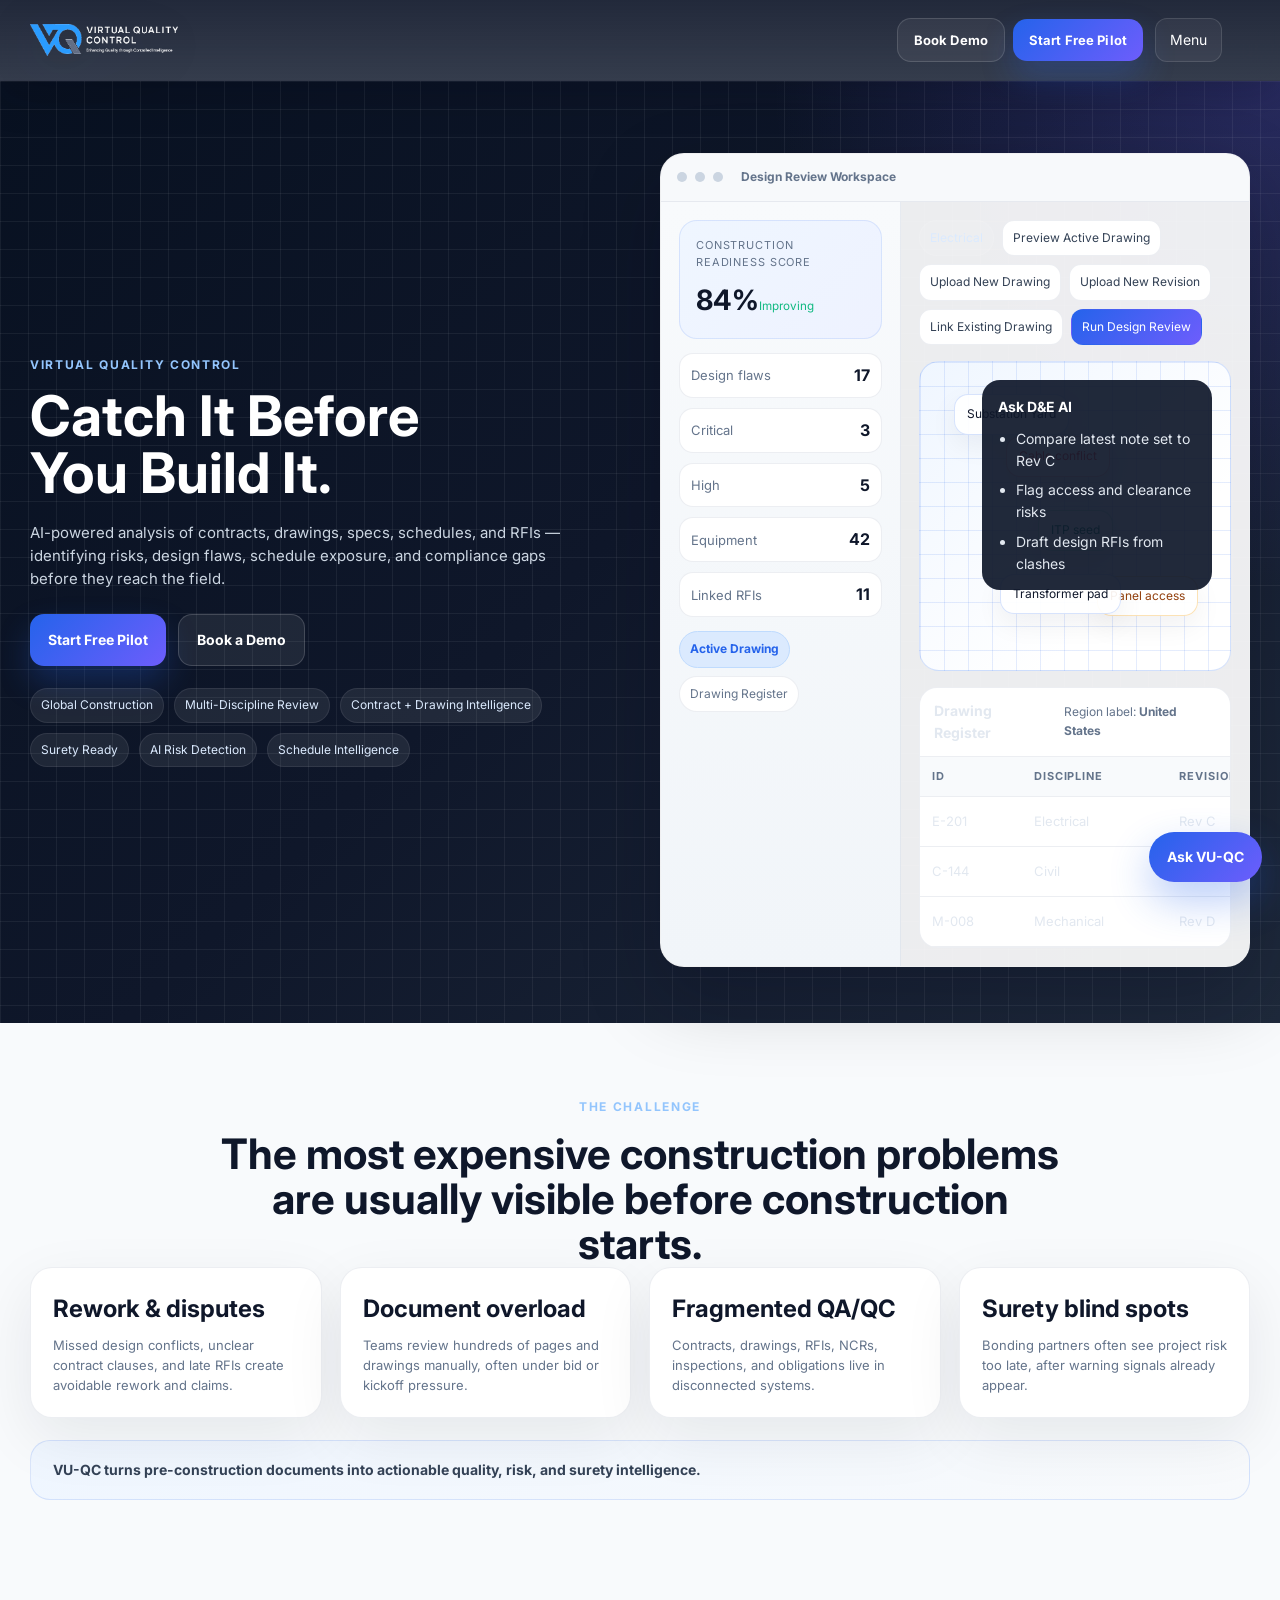
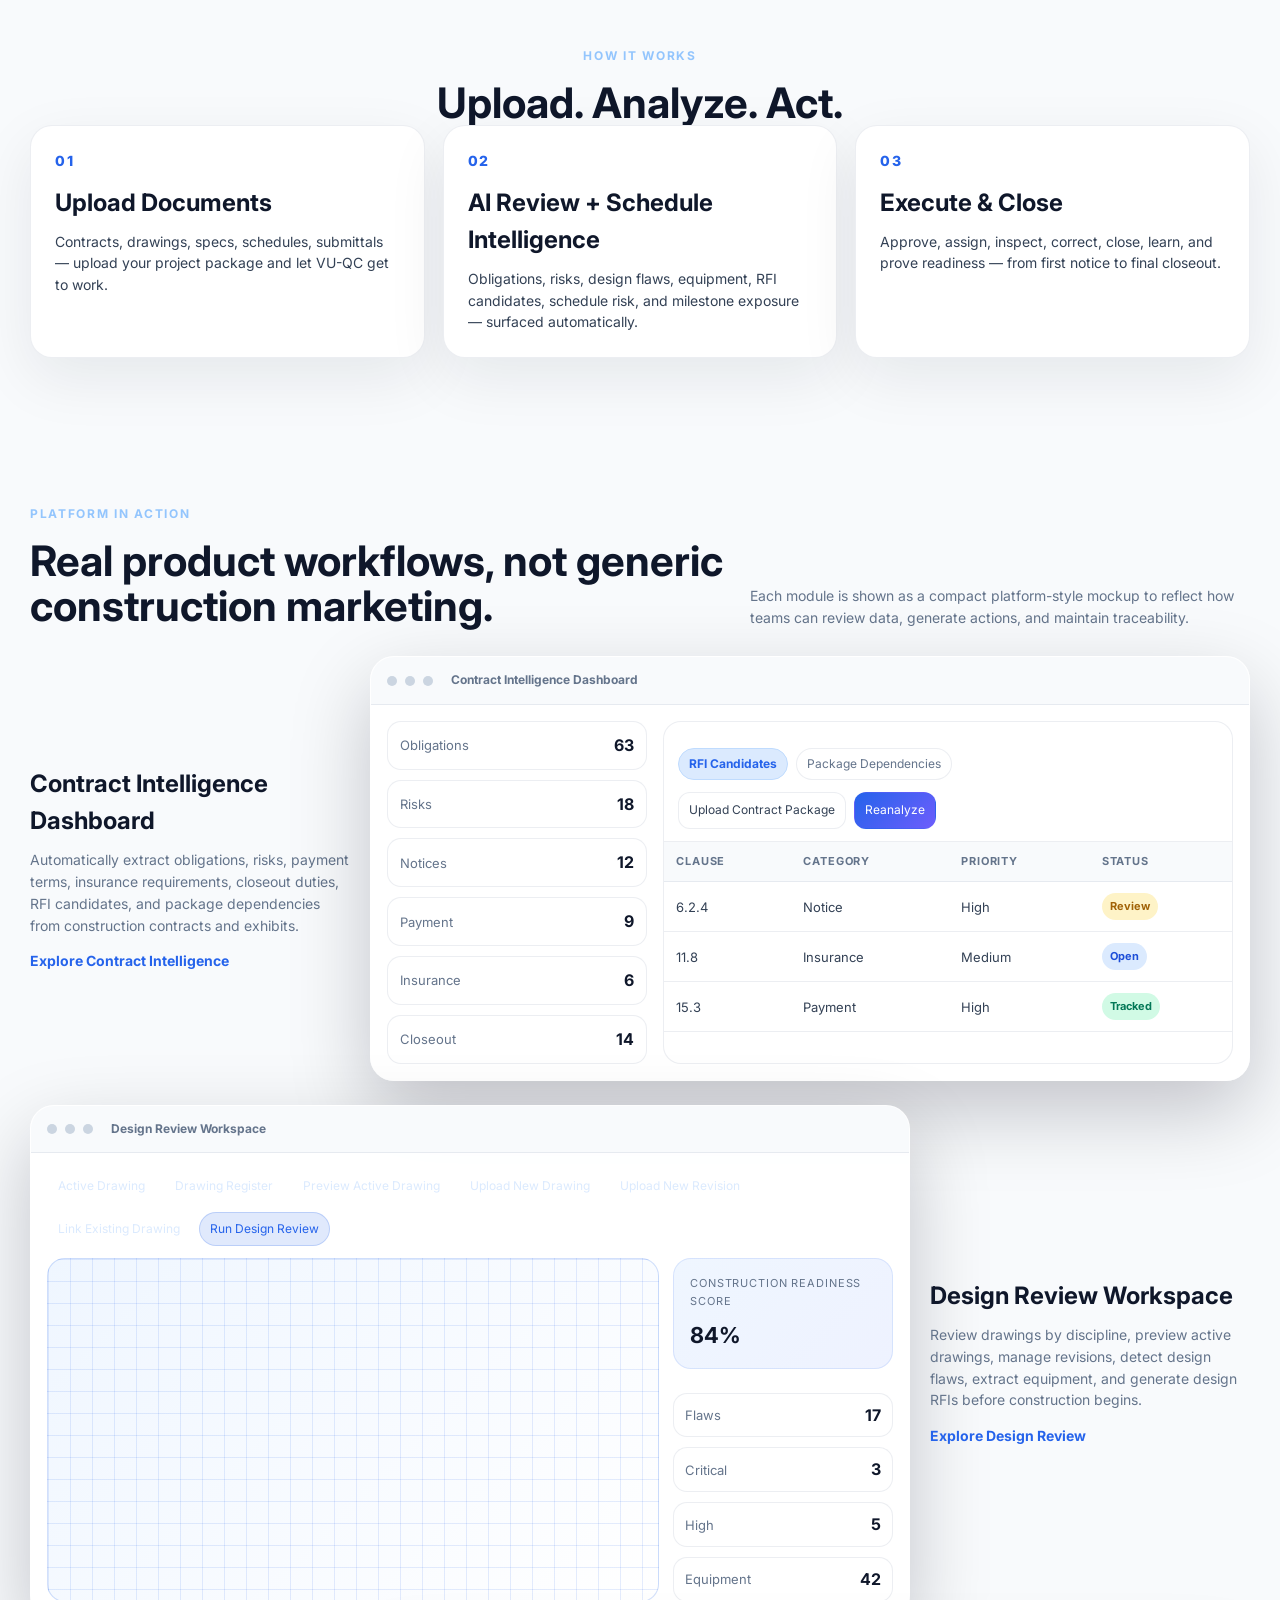
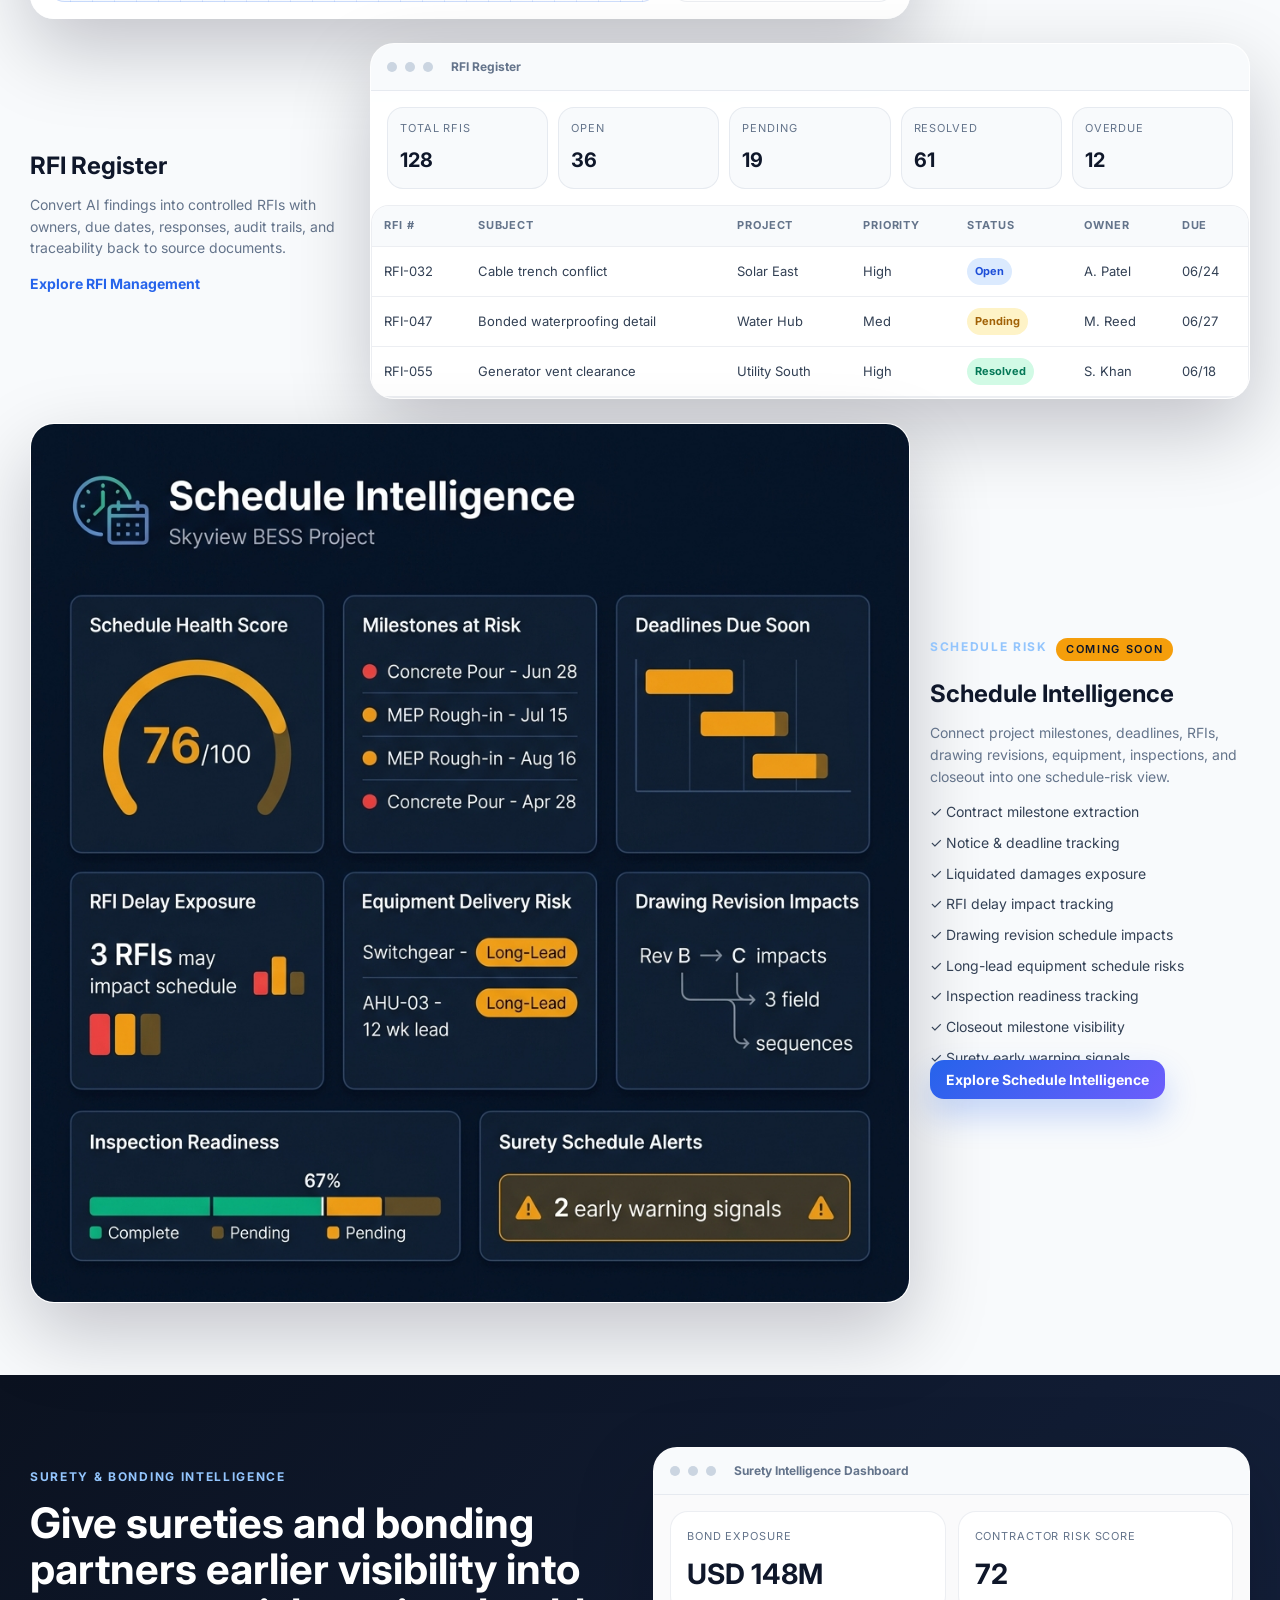
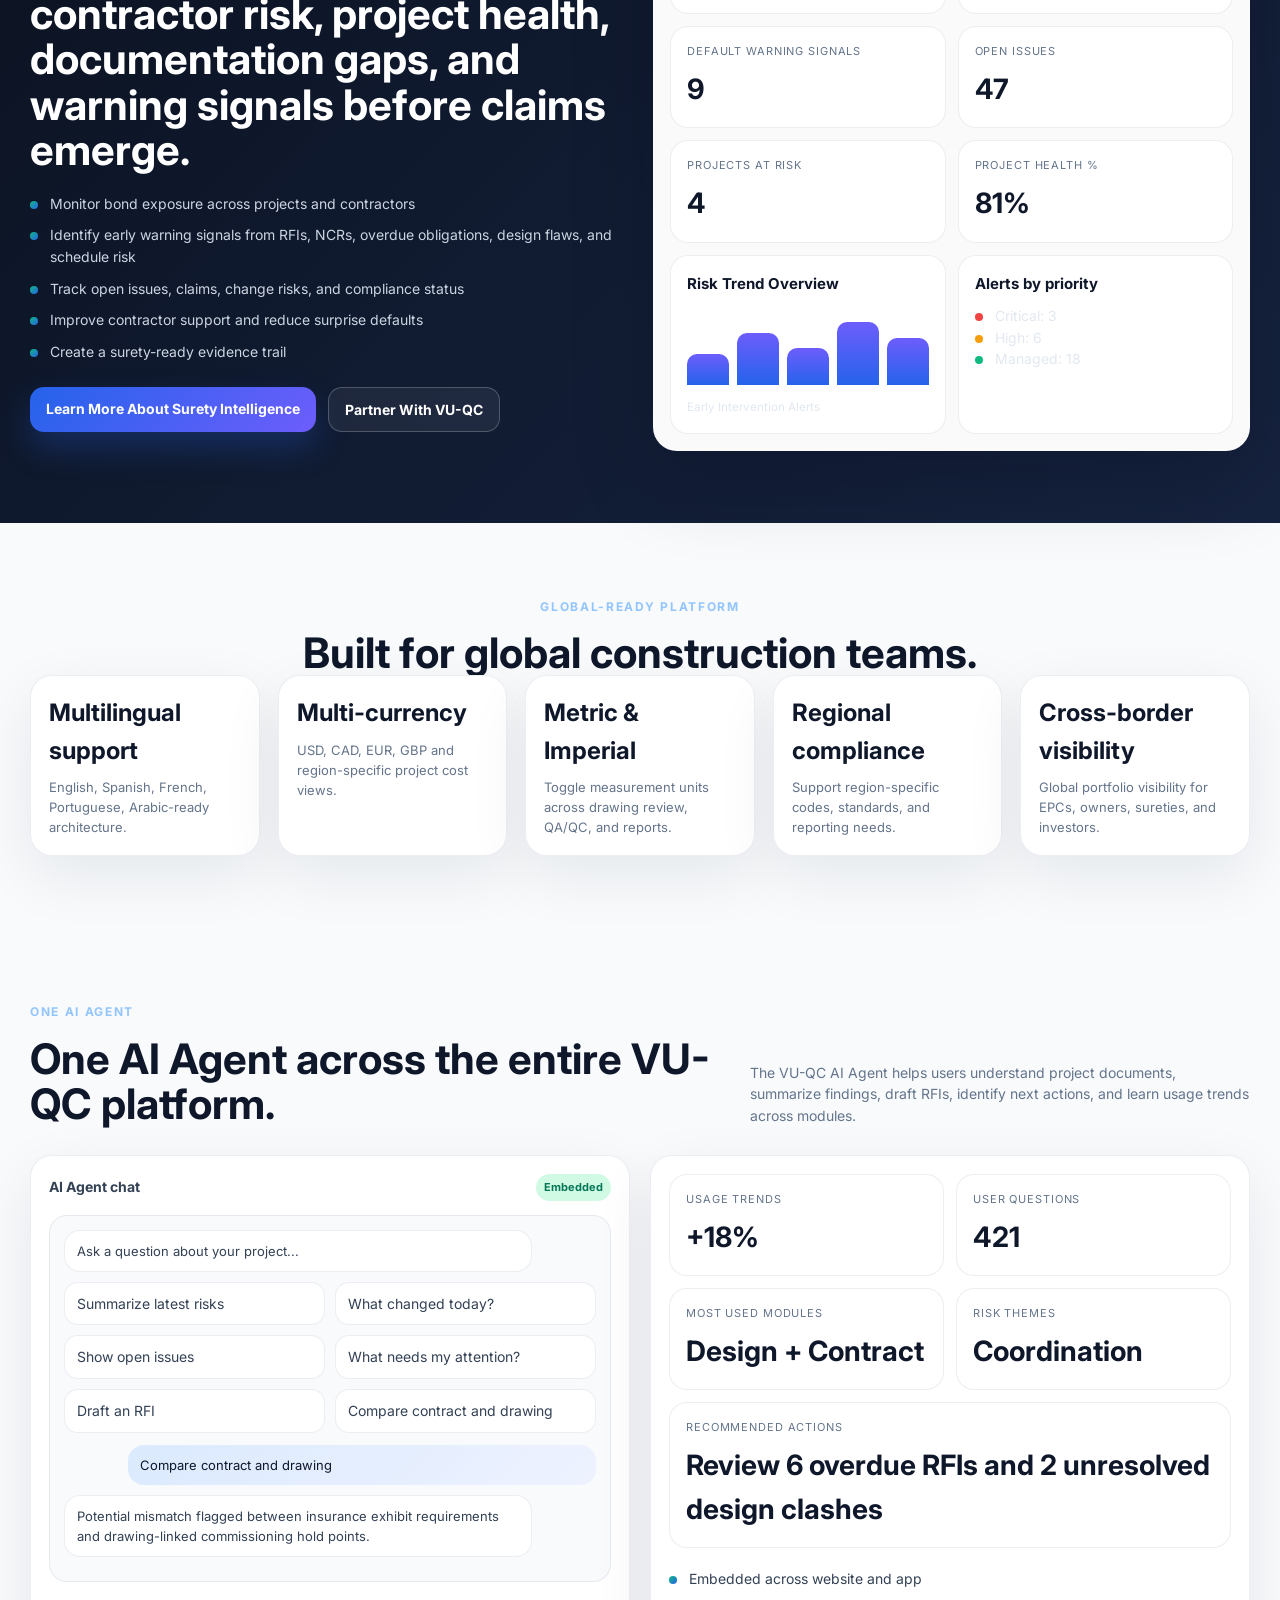
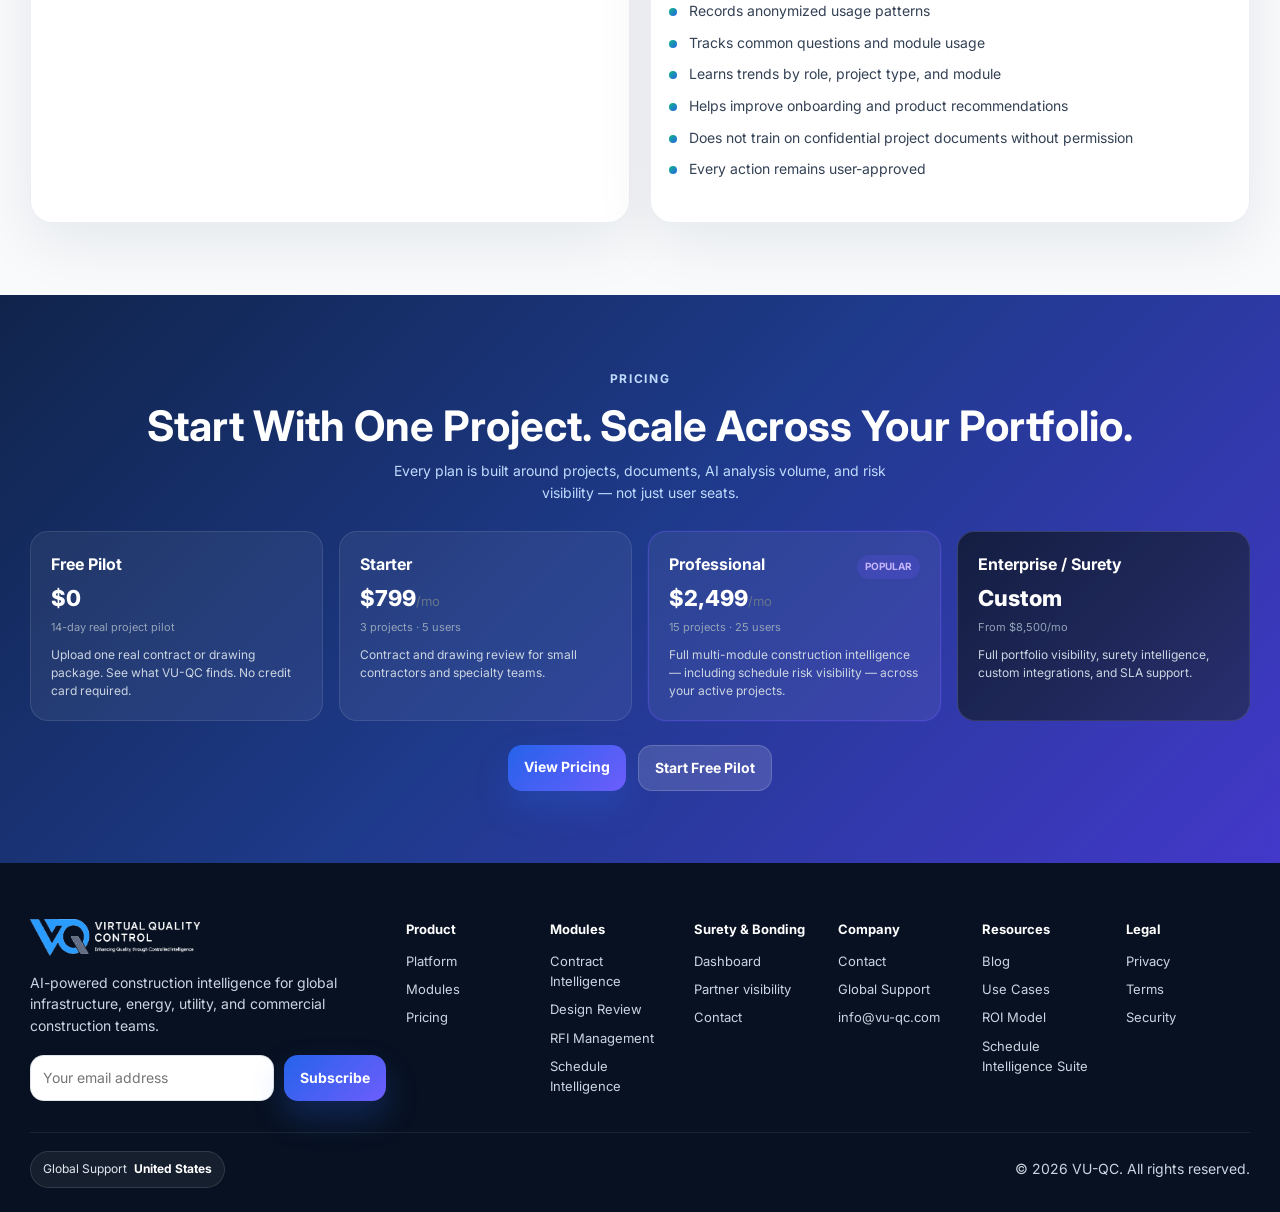
==== commit 6c81bc66: "Add cache-busting ?v=2 to styles.css link across all 13 pages" ====
--- a/index.html
+++ b/index.html
@@ -1,4 +1,4 @@
-<!DOCTYPE html><html lang="en"><head><meta charset="UTF-8" /><meta name="viewport" content="width=device-width, initial-scale=1.0" /><title>VU-QC | AI Construction Quality Control & Surety Intelligence</title><meta name="description" content="VU-QC helps construction, EPC, utility, and surety teams analyze contracts, drawings, RFIs, and QA/QC records before field risk turns into rework or claims." /><meta name="keywords" content="AI construction quality control, pre-construction QA software, AI contract analysis construction, construction drawing review software, design flaw detection, construction obligation register, RFI management software, surety bond construction risk software, construction risk intelligence, EPC contract review software" /><meta property="og:title" content="VU-QC | Catch It Before You Build It" /><meta property="og:description" content="AI-powered construction intelligence for contracts, drawings, QA/QC, RFIs, risk, and surety readiness." /><meta property="og:type" content="website" /><meta property="og:image" content="https://vu-qc.com/assets/vuqc-logo-light.png" /><meta name="theme-color" content="#0f172a" /><link rel="preconnect" href="https://fonts.googleapis.com" /><link rel="preconnect" href="https://fonts.gstatic.com" crossorigin /><link href="https://fonts.googleapis.com/css2?family=Inter:wght@400;500;600;700;800&display=swap" rel="stylesheet" /><link rel="preload" as="image" href="./assets/vuqc-logo-light.png" /><link rel="stylesheet" href="./styles.css" /><link rel="stylesheet" href="./pricing.css" /><link rel="icon" href="./favicon.ico" sizes="any" /><link rel="icon" type="image/png" sizes="32x32" href="./favicon-32x32.png" /><link rel="icon" type="image/png" sizes="16x16" href="./favicon-16x16.png" /><link rel="apple-touch-icon" sizes="180x180" href="./apple-touch-icon.png" /><link rel="manifest" href="./site.webmanifest" /><meta name="application-name" content="VU-QC" /><meta name="apple-mobile-web-app-title" content="VU-QC" /><meta name="apple-mobile-web-app-capable" content="yes" /><meta name="apple-mobile-web-app-status-bar-style" content="black-translucent" /><meta name="format-detection" content="telephone=no" /><meta name="msapplication-TileColor" content="#0f172a" /><meta property="og:site_name" content="VU-QC" /><meta property="og:url" content="https://vu-qc.com" /><meta name="twitter:card" content="summary_large_image" /><meta name="twitter:title" content="VU-QC | Catch It Before You Build It" /><meta name="twitter:description" content="AI-powered construction intelligence for contracts, drawings, QA/QC, RFIs, risk, and surety readiness." /><meta name="twitter:image" content="https://vu-qc.com/assets/vuqc-logo-light.png" /><link rel="canonical" href="https://vu-qc.com" /><script type="application/ld+json"> { "@context": "https://schema.org", "@type": "SoftwareApplication", "name": "VU-QC", "applicationCategory": "BusinessApplication", "operatingSystem": "Web", "description": "AI-powered construction intelligence for contracts, drawings, QA/QC, RFIs, risk, and surety readiness.", "brand": {"@type": "Brand", "name": "VU-QC"}, "offers": {"@type": "Offer", "price": "0", "priceCurrency": "USD", "description": "Free pilot available"} } </script></head><body><div class="site-shell"><header class="topbar topbar-v1">
+<!DOCTYPE html><html lang="en"><head><meta charset="UTF-8" /><meta name="viewport" content="width=device-width, initial-scale=1.0" /><title>VU-QC | AI Construction Quality Control & Surety Intelligence</title><meta name="description" content="VU-QC helps construction, EPC, utility, and surety teams analyze contracts, drawings, RFIs, and QA/QC records before field risk turns into rework or claims." /><meta name="keywords" content="AI construction quality control, pre-construction QA software, AI contract analysis construction, construction drawing review software, design flaw detection, construction obligation register, RFI management software, surety bond construction risk software, construction risk intelligence, EPC contract review software" /><meta property="og:title" content="VU-QC | Catch It Before You Build It" /><meta property="og:description" content="AI-powered construction intelligence for contracts, drawings, QA/QC, RFIs, risk, and surety readiness." /><meta property="og:type" content="website" /><meta property="og:image" content="https://vu-qc.com/assets/vuqc-logo-light.png" /><meta name="theme-color" content="#0f172a" /><link rel="preconnect" href="https://fonts.googleapis.com" /><link rel="preconnect" href="https://fonts.gstatic.com" crossorigin /><link href="https://fonts.googleapis.com/css2?family=Inter:wght@400;500;600;700;800&display=swap" rel="stylesheet" /><link rel="preload" as="image" href="./assets/vuqc-logo-light.png" /><link rel="stylesheet" href="./styles.css?v=2" /><link rel="stylesheet" href="./pricing.css" /><link rel="icon" href="./favicon.ico" sizes="any" /><link rel="icon" type="image/png" sizes="32x32" href="./favicon-32x32.png" /><link rel="icon" type="image/png" sizes="16x16" href="./favicon-16x16.png" /><link rel="apple-touch-icon" sizes="180x180" href="./apple-touch-icon.png" /><link rel="manifest" href="./site.webmanifest" /><meta name="application-name" content="VU-QC" /><meta name="apple-mobile-web-app-title" content="VU-QC" /><meta name="apple-mobile-web-app-capable" content="yes" /><meta name="apple-mobile-web-app-status-bar-style" content="black-translucent" /><meta name="format-detection" content="telephone=no" /><meta name="msapplication-TileColor" content="#0f172a" /><meta property="og:site_name" content="VU-QC" /><meta property="og:url" content="https://vu-qc.com" /><meta name="twitter:card" content="summary_large_image" /><meta name="twitter:title" content="VU-QC | Catch It Before You Build It" /><meta name="twitter:description" content="AI-powered construction intelligence for contracts, drawings, QA/QC, RFIs, risk, and surety readiness." /><meta name="twitter:image" content="https://vu-qc.com/assets/vuqc-logo-light.png" /><link rel="canonical" href="https://vu-qc.com" /><script type="application/ld+json"> { "@context": "https://schema.org", "@type": "SoftwareApplication", "name": "VU-QC", "applicationCategory": "BusinessApplication", "operatingSystem": "Web", "description": "AI-powered construction intelligence for contracts, drawings, QA/QC, RFIs, risk, and surety readiness.", "brand": {"@type": "Brand", "name": "VU-QC"}, "offers": {"@type": "Offer", "price": "0", "priceCurrency": "USD", "description": "Free pilot available"} } </script></head><body><div class="site-shell"><header class="topbar topbar-v1">
   <div class="container topbar-inner topbar-inner-v1">
     <a class="brand brand-v1" href="./index.html" aria-label="VU-QC home">
       <img src="./assets/vuqc-logo-light.png" alt="VU-QC logo" />
--- a/styles.css
+++ b/styles.css
@@ -21,12 +21,8 @@
 .topbar-v1 .header-cta { display: flex; }
 .topbar-v1 .mobile-menu-btn { display: none; }
 .topbar-v1 .mobile-nav { display: none; }
-@media (max-width: 1200px) {
+@media (max-width: 1400px) {
   .topbar-v1 .topbar-inner { grid-template-columns: 148px 1fr auto; }
-  .topbar-v1 .main-nav { display: flex; }
-  .topbar-v1 .mobile-menu-btn { display: none; }
-}
-@media (max-width: 1080px) {
   .topbar-v1 .main-nav { display: none; }
   .topbar-v1 .mobile-menu-btn { display: inline-flex; }
   .topbar-v1 .mobile-nav { display: none; }
@@ -267,41 +263,20 @@
 }
 
 @media (max-width: 1400px) {
-  .main-nav-v1 a {
-    padding: 6px 6px;
-    font-size: 12px;
-  }
-  .main-nav-v1 {
-    gap: 2px;
-  }
-}
-
-@media (max-width: 1200px) {
   .topbar-inner-v1 {
     grid-template-columns: 148px 1fr auto;
     gap: 12px;
   }
 
-  .main-nav-v1 a {
-    padding: 6px 5px;
-    font-size: 11.5px;
+  .main-nav-v1 {
+    display: none;
+  }
+
+  .select-btn-global {
+    display: none;
   }
 
   .global-inline-values {
-    display: none;
-  }
-}
-
-@media (max-width: 1080px) {
-  .topbar-inner-v1 {
-    grid-template-columns: 148px 1fr auto;
-  }
-
-  .main-nav-v1 {
-    display: none;
-  }
-
-  .select-btn-global {
     display: none;
   }
 
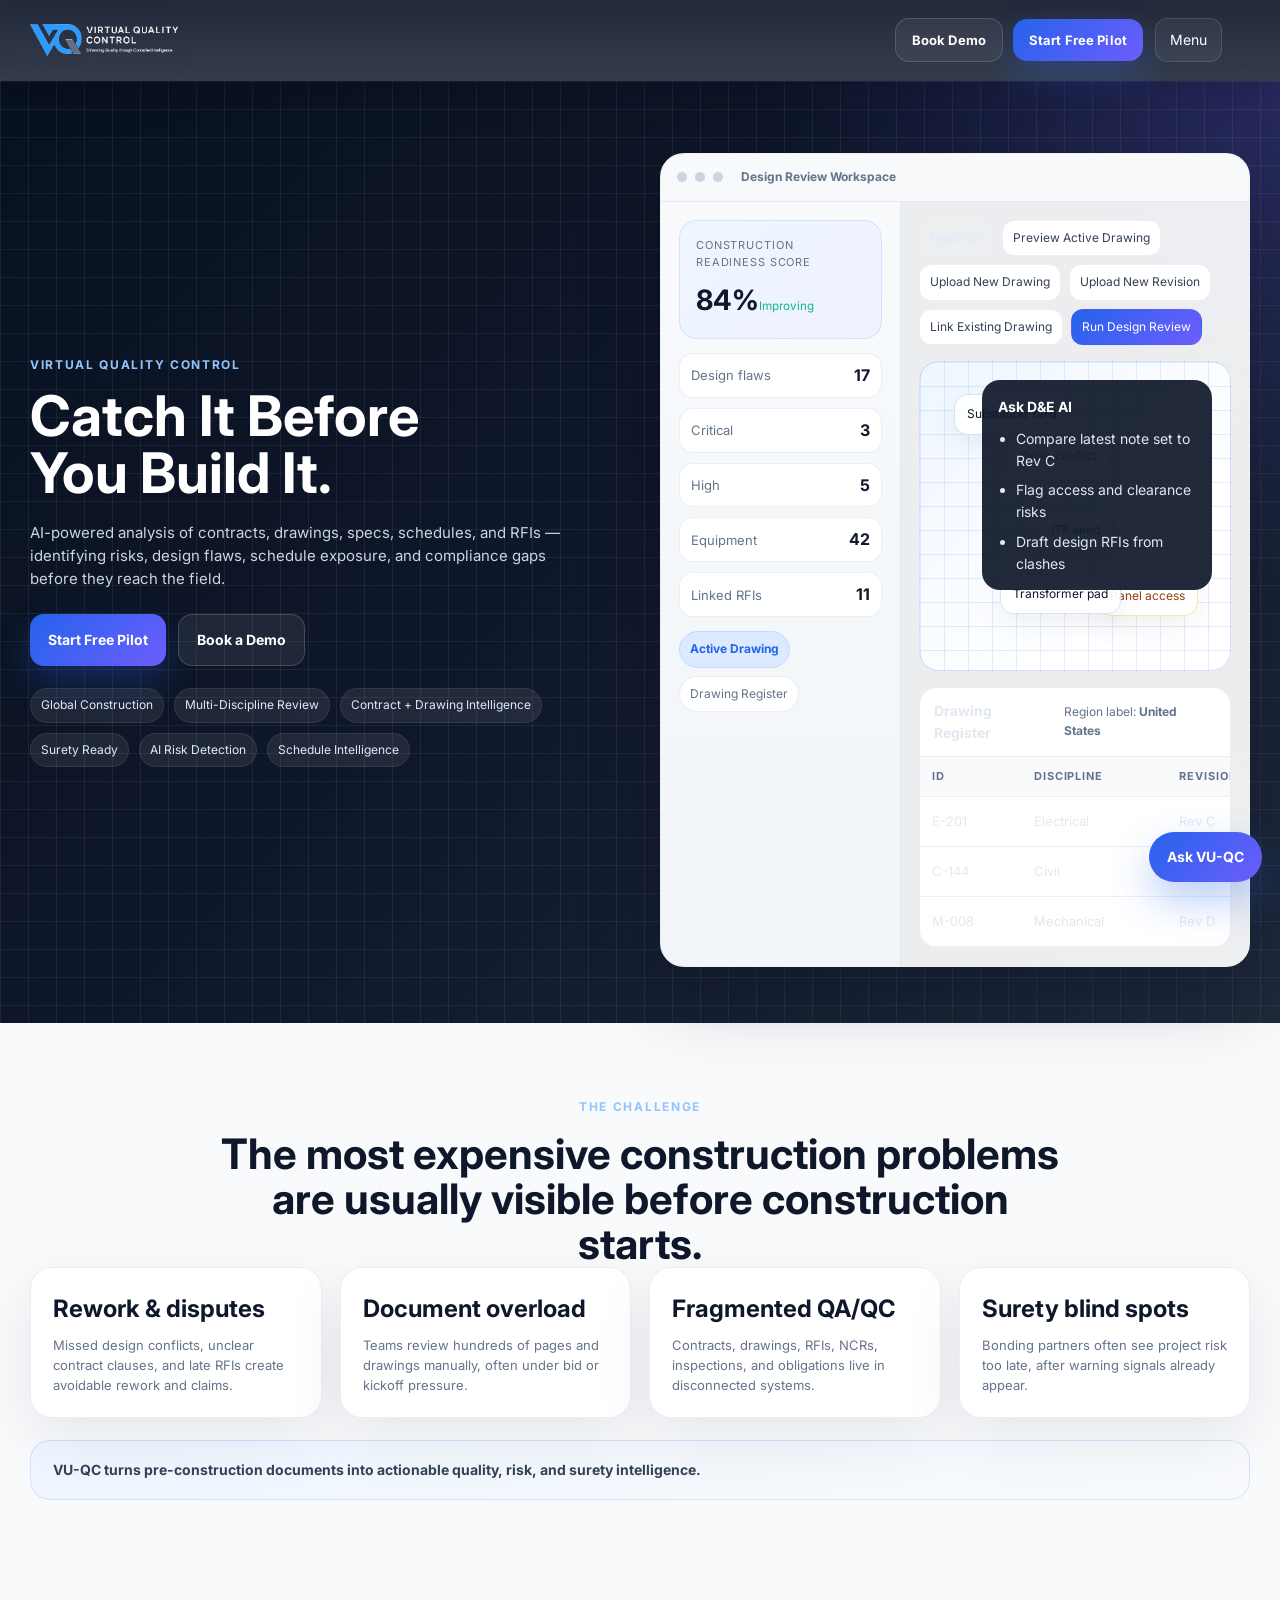
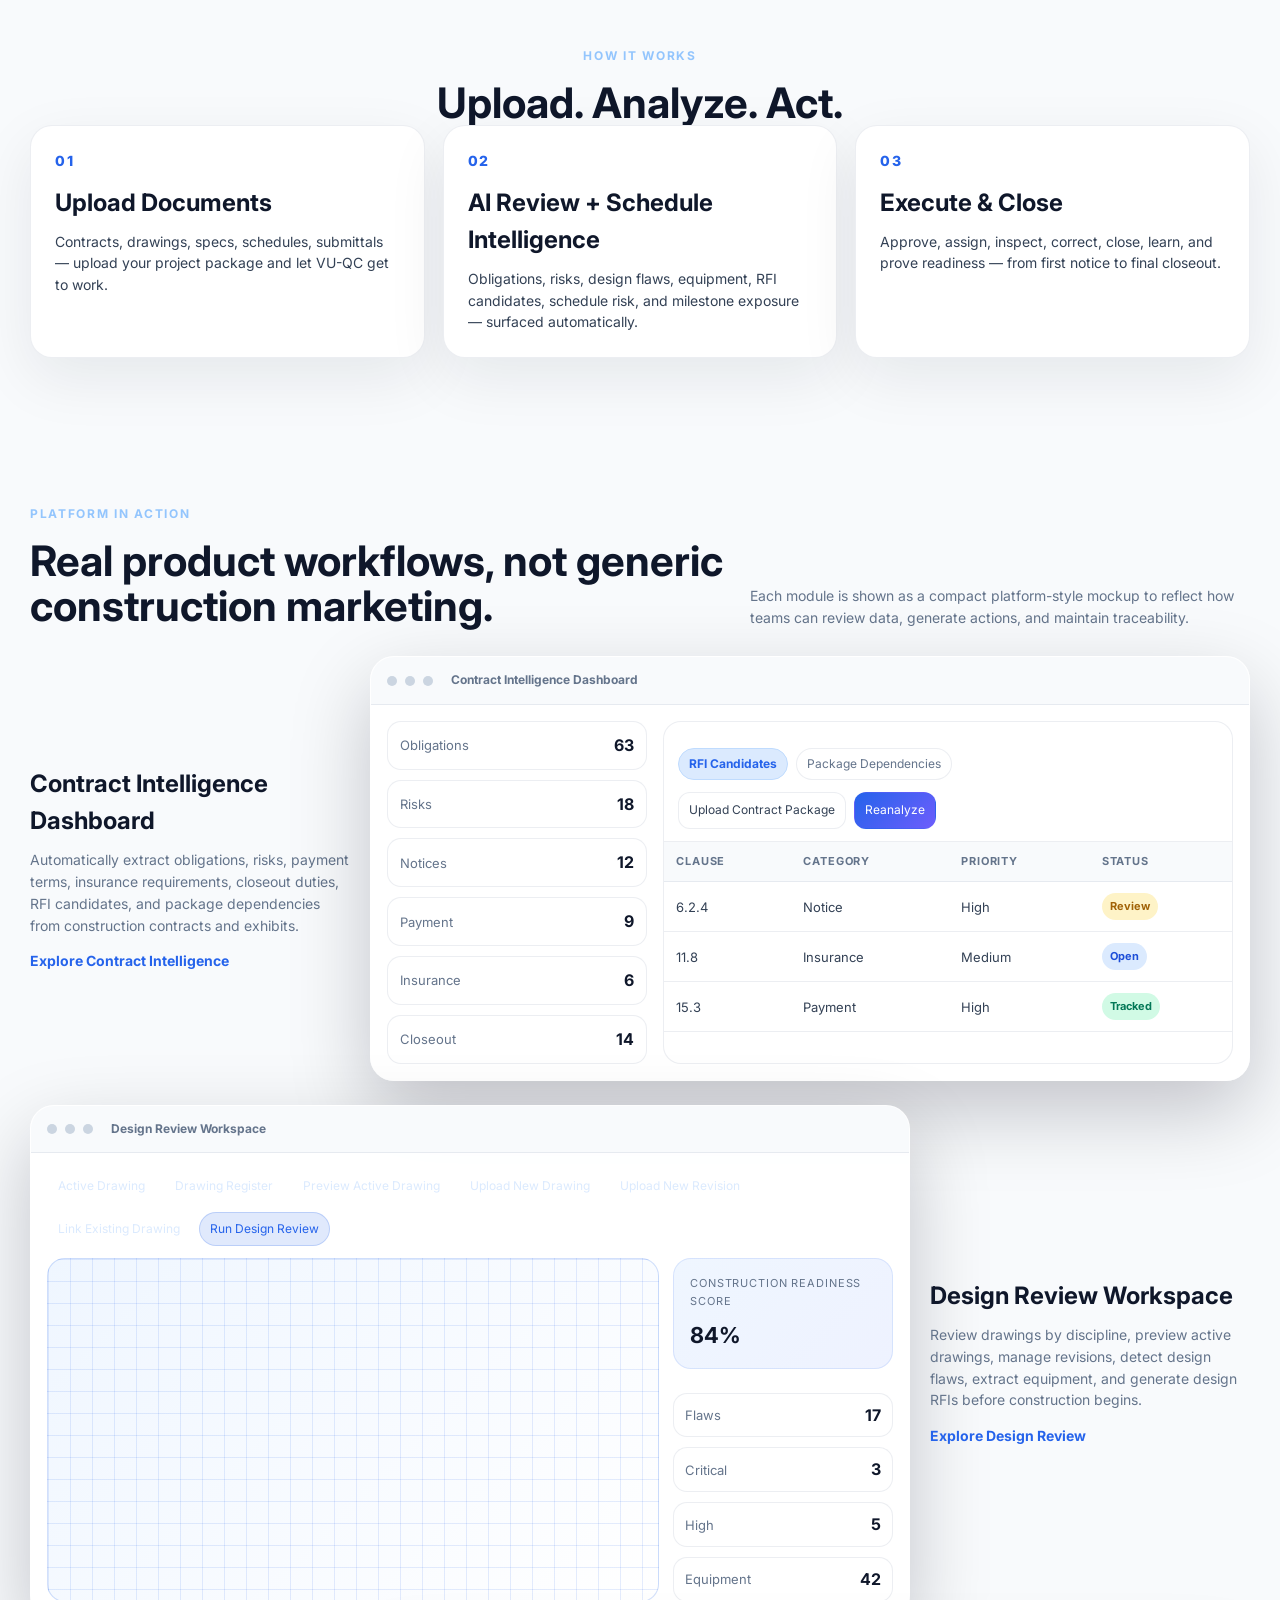
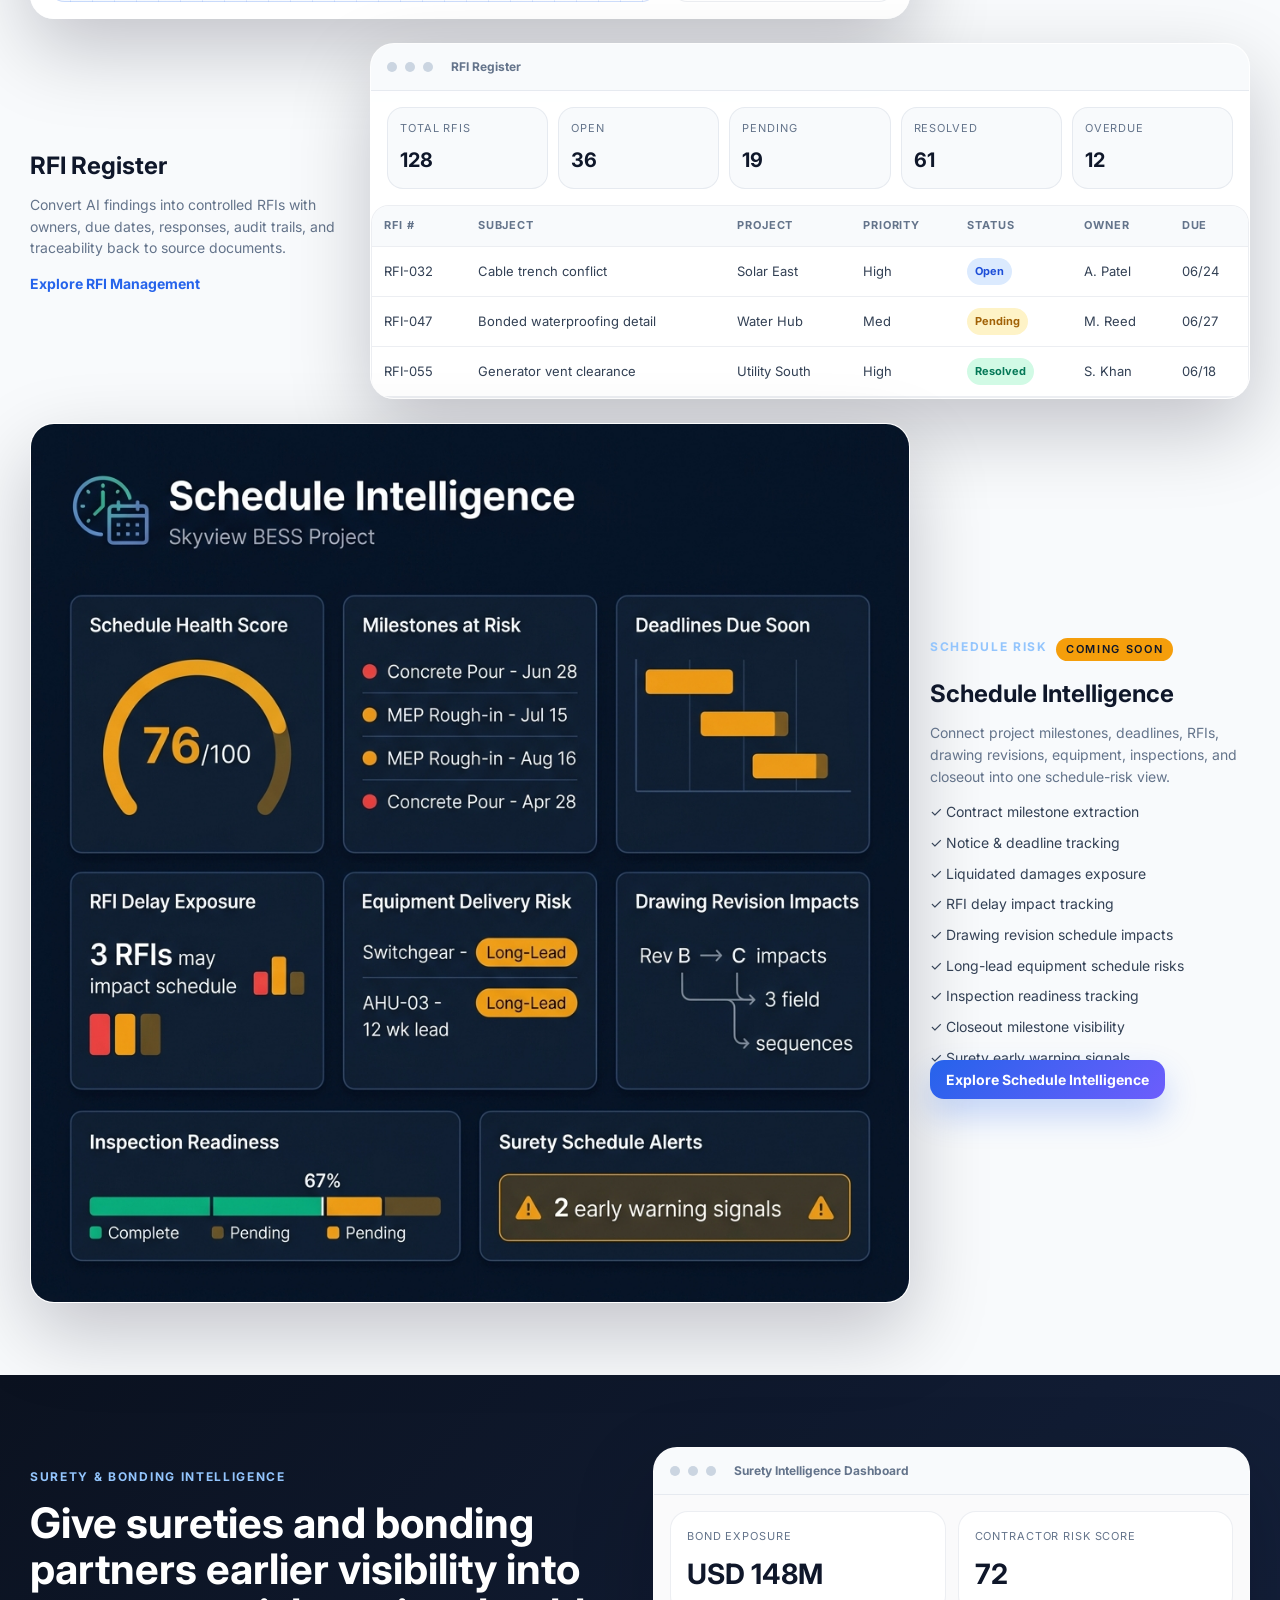
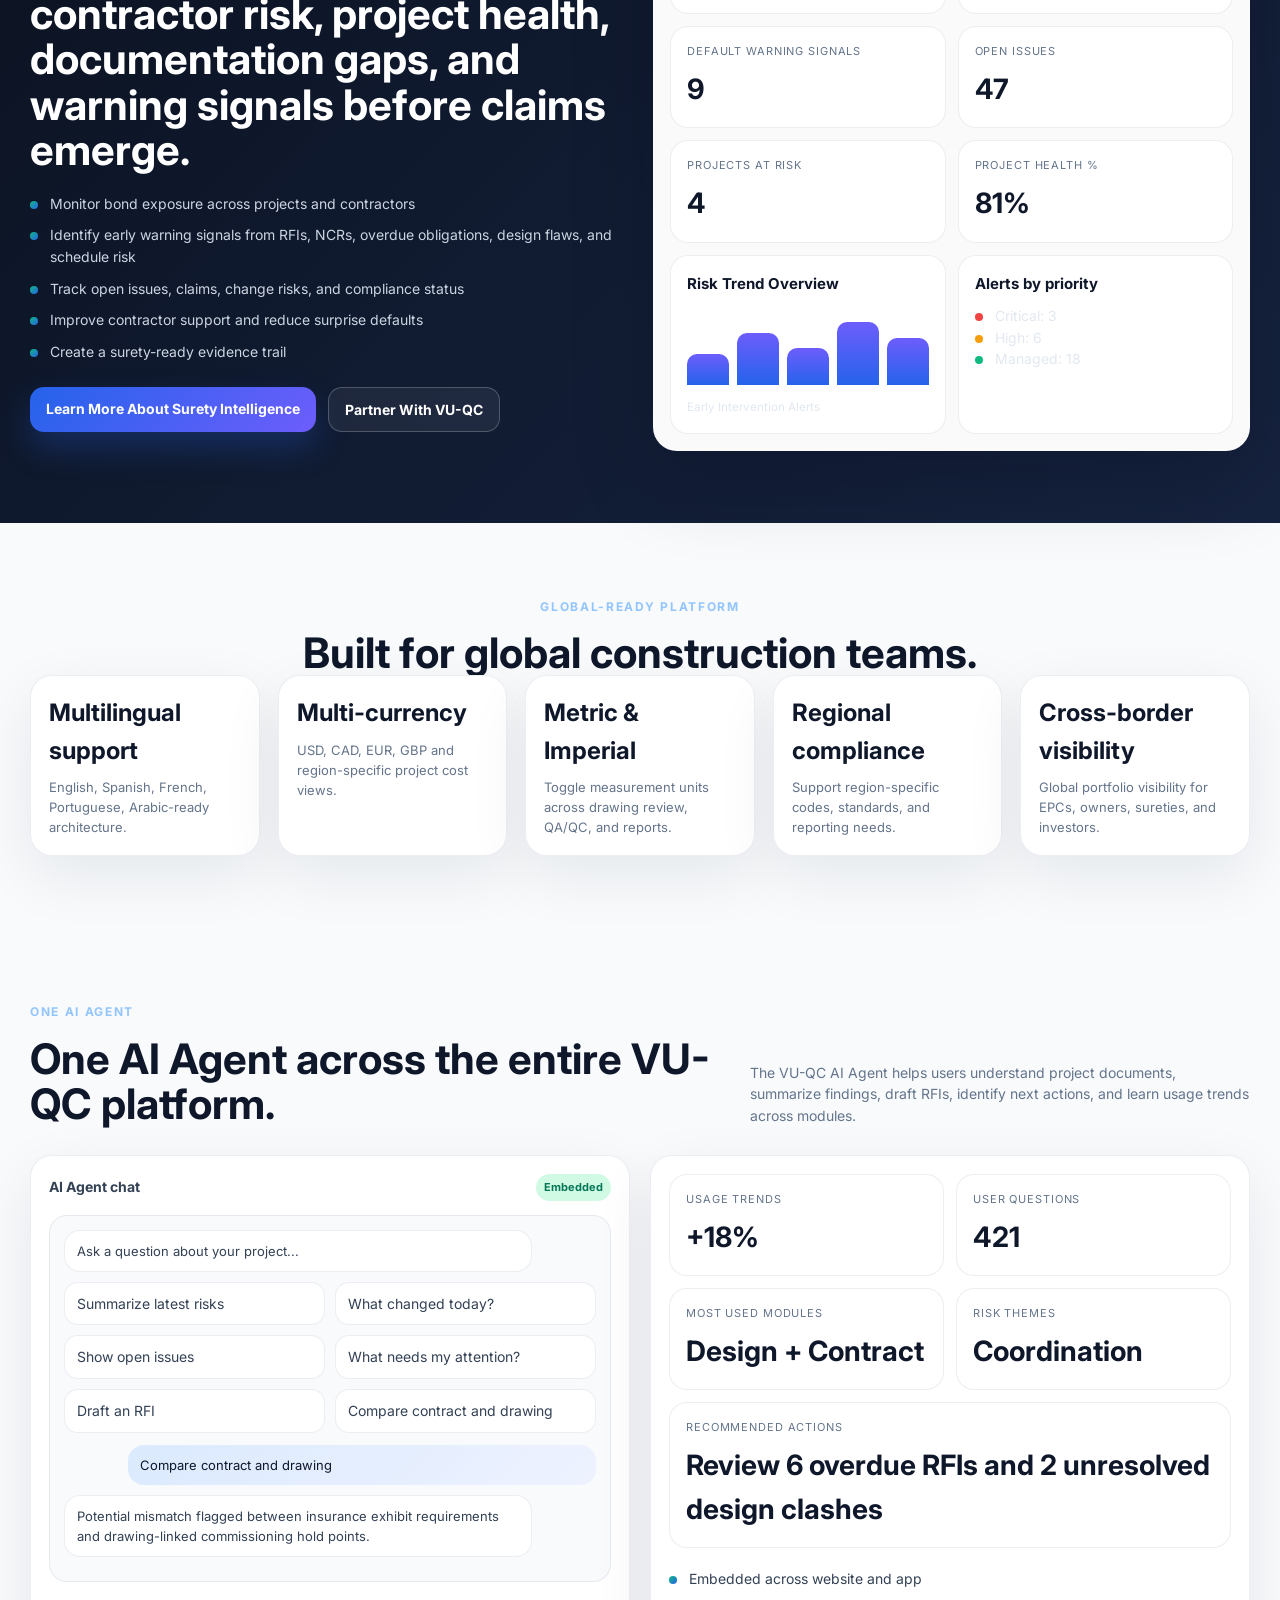
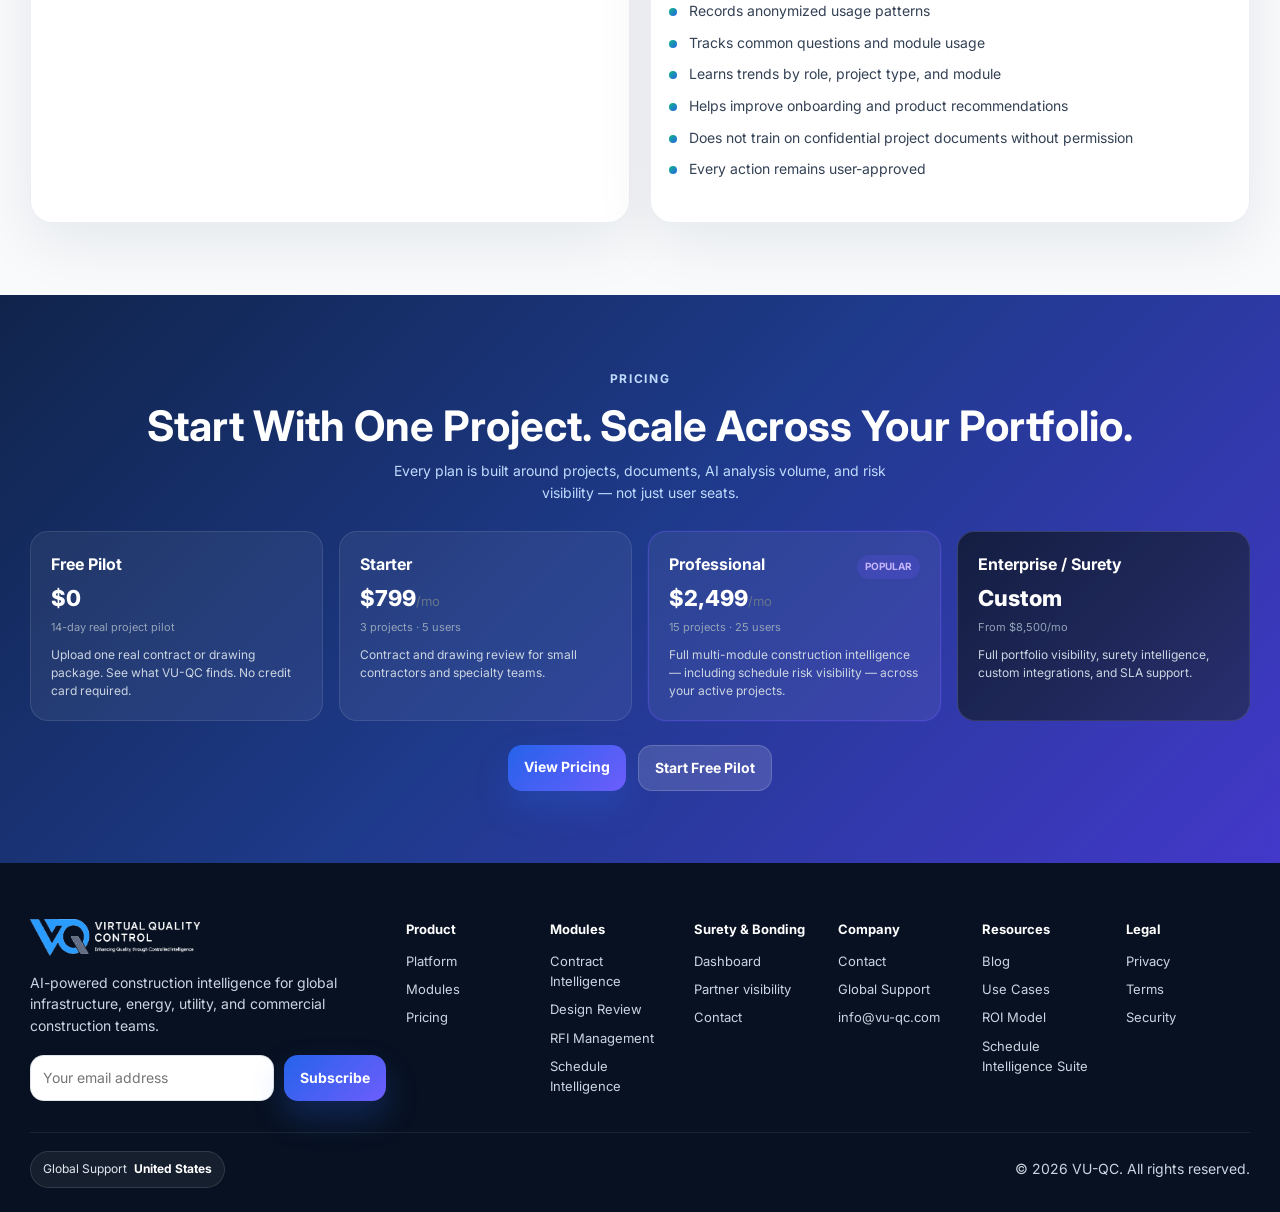
==== commit 6c535c64: "Fix: always show hamburger menu for v1 header (9 links too many for horizontal nav at any width)" ====
--- a/index.html
+++ b/index.html
@@ -1,4 +1,4 @@
-<!DOCTYPE html><html lang="en"><head><meta charset="UTF-8" /><meta name="viewport" content="width=device-width, initial-scale=1.0" /><title>VU-QC | AI Construction Quality Control & Surety Intelligence</title><meta name="description" content="VU-QC helps construction, EPC, utility, and surety teams analyze contracts, drawings, RFIs, and QA/QC records before field risk turns into rework or claims." /><meta name="keywords" content="AI construction quality control, pre-construction QA software, AI contract analysis construction, construction drawing review software, design flaw detection, construction obligation register, RFI management software, surety bond construction risk software, construction risk intelligence, EPC contract review software" /><meta property="og:title" content="VU-QC | Catch It Before You Build It" /><meta property="og:description" content="AI-powered construction intelligence for contracts, drawings, QA/QC, RFIs, risk, and surety readiness." /><meta property="og:type" content="website" /><meta property="og:image" content="https://vu-qc.com/assets/vuqc-logo-light.png" /><meta name="theme-color" content="#0f172a" /><link rel="preconnect" href="https://fonts.googleapis.com" /><link rel="preconnect" href="https://fonts.gstatic.com" crossorigin /><link href="https://fonts.googleapis.com/css2?family=Inter:wght@400;500;600;700;800&display=swap" rel="stylesheet" /><link rel="preload" as="image" href="./assets/vuqc-logo-light.png" /><link rel="stylesheet" href="./styles.css?v=2" /><link rel="stylesheet" href="./pricing.css" /><link rel="icon" href="./favicon.ico" sizes="any" /><link rel="icon" type="image/png" sizes="32x32" href="./favicon-32x32.png" /><link rel="icon" type="image/png" sizes="16x16" href="./favicon-16x16.png" /><link rel="apple-touch-icon" sizes="180x180" href="./apple-touch-icon.png" /><link rel="manifest" href="./site.webmanifest" /><meta name="application-name" content="VU-QC" /><meta name="apple-mobile-web-app-title" content="VU-QC" /><meta name="apple-mobile-web-app-capable" content="yes" /><meta name="apple-mobile-web-app-status-bar-style" content="black-translucent" /><meta name="format-detection" content="telephone=no" /><meta name="msapplication-TileColor" content="#0f172a" /><meta property="og:site_name" content="VU-QC" /><meta property="og:url" content="https://vu-qc.com" /><meta name="twitter:card" content="summary_large_image" /><meta name="twitter:title" content="VU-QC | Catch It Before You Build It" /><meta name="twitter:description" content="AI-powered construction intelligence for contracts, drawings, QA/QC, RFIs, risk, and surety readiness." /><meta name="twitter:image" content="https://vu-qc.com/assets/vuqc-logo-light.png" /><link rel="canonical" href="https://vu-qc.com" /><script type="application/ld+json"> { "@context": "https://schema.org", "@type": "SoftwareApplication", "name": "VU-QC", "applicationCategory": "BusinessApplication", "operatingSystem": "Web", "description": "AI-powered construction intelligence for contracts, drawings, QA/QC, RFIs, risk, and surety readiness.", "brand": {"@type": "Brand", "name": "VU-QC"}, "offers": {"@type": "Offer", "price": "0", "priceCurrency": "USD", "description": "Free pilot available"} } </script></head><body><div class="site-shell"><header class="topbar topbar-v1">
+<!DOCTYPE html><html lang="en"><head><meta charset="UTF-8" /><meta name="viewport" content="width=device-width, initial-scale=1.0" /><title>VU-QC | AI Construction Quality Control & Surety Intelligence</title><meta name="description" content="VU-QC helps construction, EPC, utility, and surety teams analyze contracts, drawings, RFIs, and QA/QC records before field risk turns into rework or claims." /><meta name="keywords" content="AI construction quality control, pre-construction QA software, AI contract analysis construction, construction drawing review software, design flaw detection, construction obligation register, RFI management software, surety bond construction risk software, construction risk intelligence, EPC contract review software" /><meta property="og:title" content="VU-QC | Catch It Before You Build It" /><meta property="og:description" content="AI-powered construction intelligence for contracts, drawings, QA/QC, RFIs, risk, and surety readiness." /><meta property="og:type" content="website" /><meta property="og:image" content="https://vu-qc.com/assets/vuqc-logo-light.png" /><meta name="theme-color" content="#0f172a" /><link rel="preconnect" href="https://fonts.googleapis.com" /><link rel="preconnect" href="https://fonts.gstatic.com" crossorigin /><link href="https://fonts.googleapis.com/css2?family=Inter:wght@400;500;600;700;800&display=swap" rel="stylesheet" /><link rel="preload" as="image" href="./assets/vuqc-logo-light.png" /><link rel="stylesheet" href="./styles.css?v=4" /><link rel="stylesheet" href="./pricing.css" /><link rel="icon" href="./favicon.ico" sizes="any" /><link rel="icon" type="image/png" sizes="32x32" href="./favicon-32x32.png" /><link rel="icon" type="image/png" sizes="16x16" href="./favicon-16x16.png" /><link rel="apple-touch-icon" sizes="180x180" href="./apple-touch-icon.png" /><link rel="manifest" href="./site.webmanifest" /><meta name="application-name" content="VU-QC" /><meta name="apple-mobile-web-app-title" content="VU-QC" /><meta name="apple-mobile-web-app-capable" content="yes" /><meta name="apple-mobile-web-app-status-bar-style" content="black-translucent" /><meta name="format-detection" content="telephone=no" /><meta name="msapplication-TileColor" content="#0f172a" /><meta property="og:site_name" content="VU-QC" /><meta property="og:url" content="https://vu-qc.com" /><meta name="twitter:card" content="summary_large_image" /><meta name="twitter:title" content="VU-QC | Catch It Before You Build It" /><meta name="twitter:description" content="AI-powered construction intelligence for contracts, drawings, QA/QC, RFIs, risk, and surety readiness." /><meta name="twitter:image" content="https://vu-qc.com/assets/vuqc-logo-light.png" /><link rel="canonical" href="https://vu-qc.com" /><script type="application/ld+json"> { "@context": "https://schema.org", "@type": "SoftwareApplication", "name": "VU-QC", "applicationCategory": "BusinessApplication", "operatingSystem": "Web", "description": "AI-powered construction intelligence for contracts, drawings, QA/QC, RFIs, risk, and surety readiness.", "brand": {"@type": "Brand", "name": "VU-QC"}, "offers": {"@type": "Offer", "price": "0", "priceCurrency": "USD", "description": "Free pilot available"} } </script></head><body><div class="site-shell"><header class="topbar topbar-v1">
   <div class="container topbar-inner topbar-inner-v1">
     <a class="brand brand-v1" href="./index.html" aria-label="VU-QC home">
       <img src="./assets/vuqc-logo-light.png" alt="VU-QC logo" />
--- a/styles.css
+++ b/styles.css
@@ -11,7 +11,7 @@
   gap: 28px;
 }
 .topbar-v1 .brand img { width: 148px; }
-.topbar-v1 .main-nav { display: flex; gap: 4px; }
+.topbar-v1 .main-nav { display: none; }
 .topbar-v1 .main-nav a { color: rgba(226,232,240,0.78); font-size: 13px; }
 .topbar-v1 .main-nav a:hover { color: #fff; }
 .topbar-v1 .main-nav a.active,
@@ -19,15 +19,10 @@
 .topbar-v1 .main-nav a.active::after,
 .topbar-v1 .main-nav a[aria-current="page"]::after { display: none; }
 .topbar-v1 .header-cta { display: flex; }
-.topbar-v1 .mobile-menu-btn { display: none; }
+.topbar-v1 .mobile-menu-btn { display: inline-flex; align-items: center; justify-content: center; }
 .topbar-v1 .mobile-nav { display: none; }
-@media (max-width: 1400px) {
-  .topbar-v1 .topbar-inner { grid-template-columns: 148px 1fr auto; }
-  .topbar-v1 .main-nav { display: none; }
-  .topbar-v1 .mobile-menu-btn { display: inline-flex; }
-  .topbar-v1 .mobile-nav { display: none; }
-  .topbar-v1 .mobile-nav.open { display: grid; }
-}
+.topbar-v1 .mobile-nav.open { display: grid; }
+.topbar-v1 .select-btn-global { display: none; }
 @media (max-width: 840px) {
   .topbar-v1 .topbar-inner { grid-template-columns: 1fr auto; }
   .topbar-v1 .header-cta { display: none; }
@@ -67,16 +62,12 @@
 }
 
 .main-nav-v1 {
-  display: flex;
+  display: none;
   align-items: center;
   justify-content: center;
   gap: 4px;
   flex-wrap: nowrap;
-  overflow-x: auto;
-  overflow-y: hidden;
   min-width: 0;
-  scrollbar-width: none;
-  -ms-overflow-style: none;
 }
 .main-nav-v1::-webkit-scrollbar { display: none; }
 
@@ -262,61 +253,39 @@
   margin-top: 6px;
 }
 
-@media (max-width: 1400px) {
-  .topbar-inner-v1 {
-    grid-template-columns: 148px 1fr auto;
-    gap: 12px;
-  }
-
-  .main-nav-v1 {
-    display: none;
-  }
-
-  .select-btn-global {
-    display: none;
-  }
-
-  .global-inline-values {
-    display: none;
-  }
-
-  .header-cta-v1 {
-    gap: 8px;
-  }
-
-  .mobile-menu-btn-v1 {
-    display: inline-flex;
-    align-items: center;
-    justify-content: center;
-  }
-
-  .mobile-nav-v1 {
-    display: none;
-    grid-template-columns: 1fr;
-    gap: 8px;
-    padding: 0 16px 16px;
-    background: rgba(15,23,42,0.98);
-  }
-
-  .mobile-nav-v1.open {
-    display: grid;
-  }
-
-  .mobile-nav-v1 a {
-    display: block;
-    padding: 12px 14px;
-    border-radius: 14px;
-    color: #e2e8f0;
-    background: rgba(255,255,255,0.04);
-    border: 1px solid rgba(255,255,255,0.06);
-  }
-
-  .mobile-nav-v1 a.active,
-  .mobile-nav-v1 a[aria-current="page"] {
-    color: #fff;
-    background: linear-gradient(180deg, rgba(37,99,235,0.14), rgba(109,93,252,0.14));
-    border-color: rgba(109,93,252,0.34);
-  }
+/* Mobile nav v1 — always active (hamburger is default) */
+.mobile-menu-btn-v1 {
+  display: inline-flex;
+  align-items: center;
+  justify-content: center;
+}
+
+.mobile-nav-v1 {
+  display: none;
+  grid-template-columns: 1fr;
+  gap: 8px;
+  padding: 0 16px 16px;
+  background: rgba(15,23,42,0.98);
+}
+
+.mobile-nav-v1.open {
+  display: grid;
+}
+
+.mobile-nav-v1 a {
+  display: block;
+  padding: 12px 14px;
+  border-radius: 14px;
+  color: #e2e8f0;
+  background: rgba(255,255,255,0.04);
+  border: 1px solid rgba(255,255,255,0.06);
+}
+
+.mobile-nav-v1 a.active,
+.mobile-nav-v1 a[aria-current="page"] {
+  color: #fff;
+  background: linear-gradient(180deg, rgba(37,99,235,0.14), rgba(109,93,252,0.14));
+  border-color: rgba(109,93,252,0.34);
 }
 
 @media (max-width: 840px) {
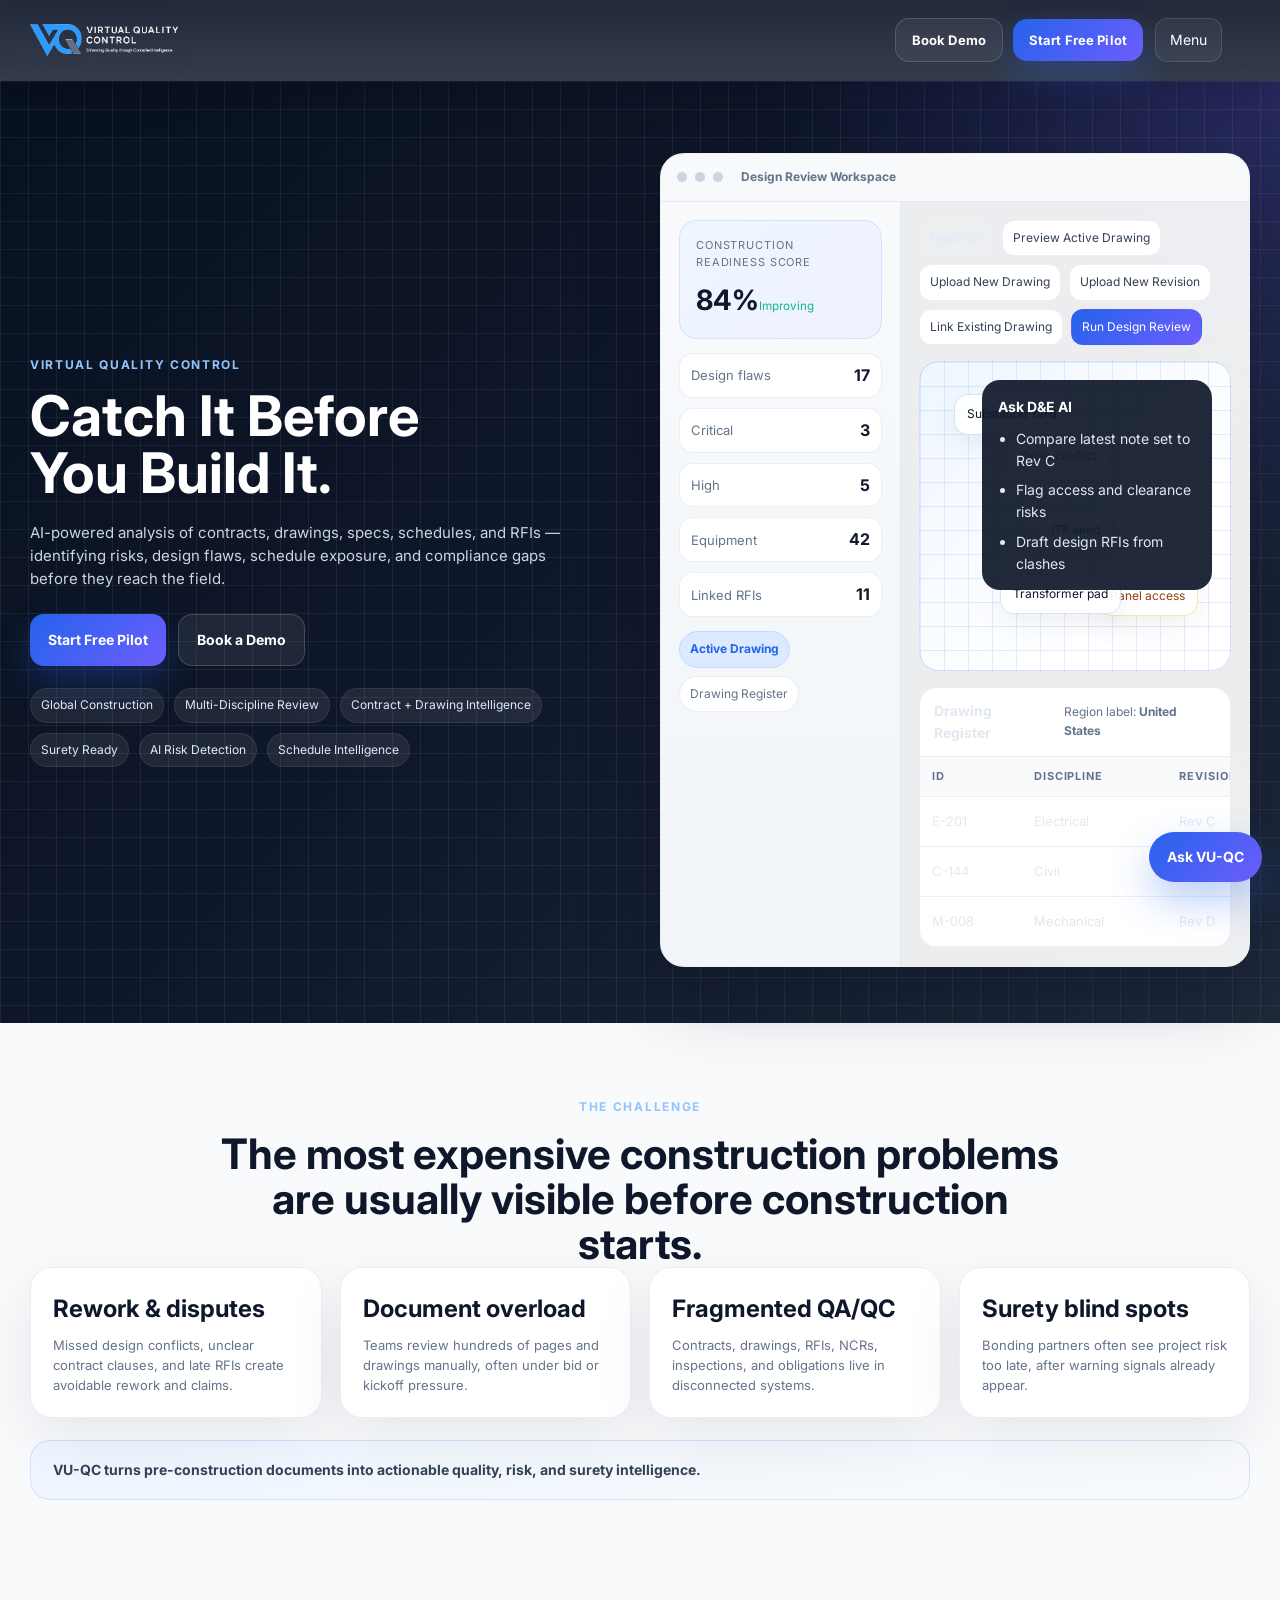
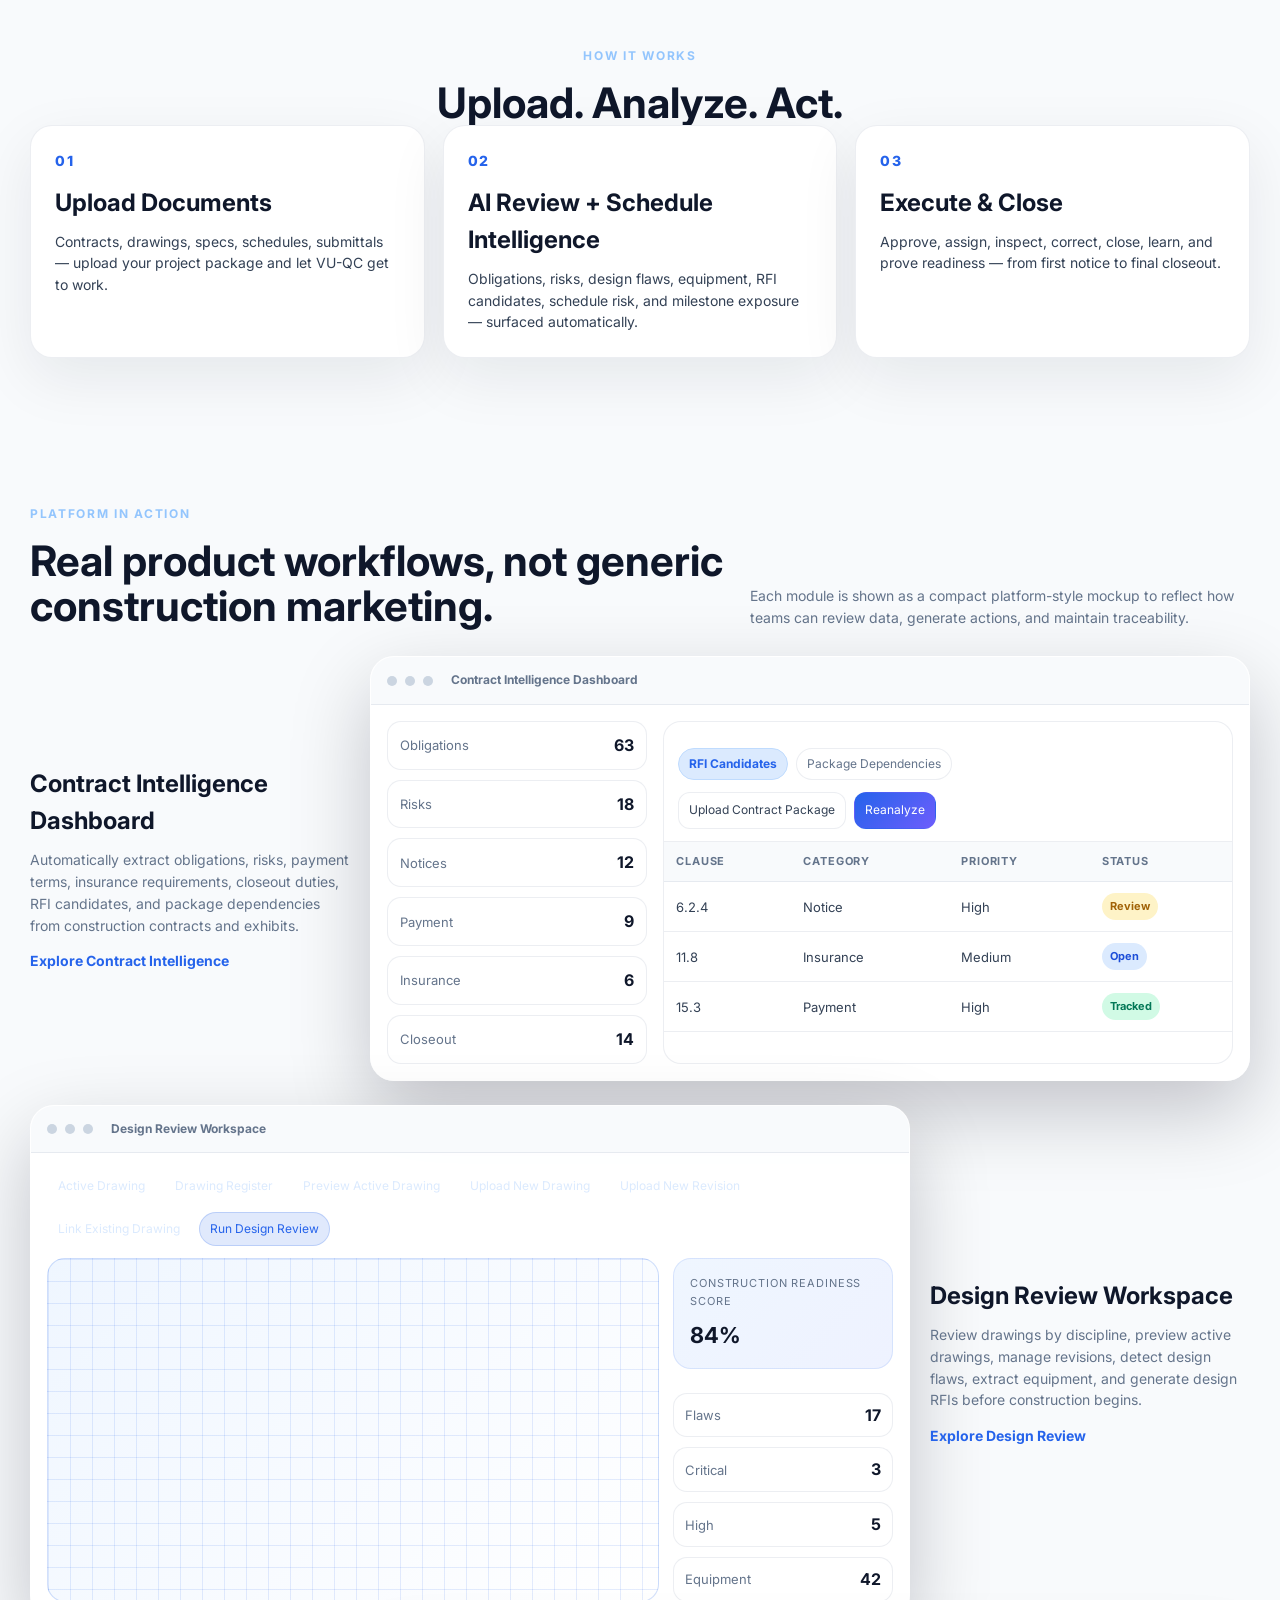
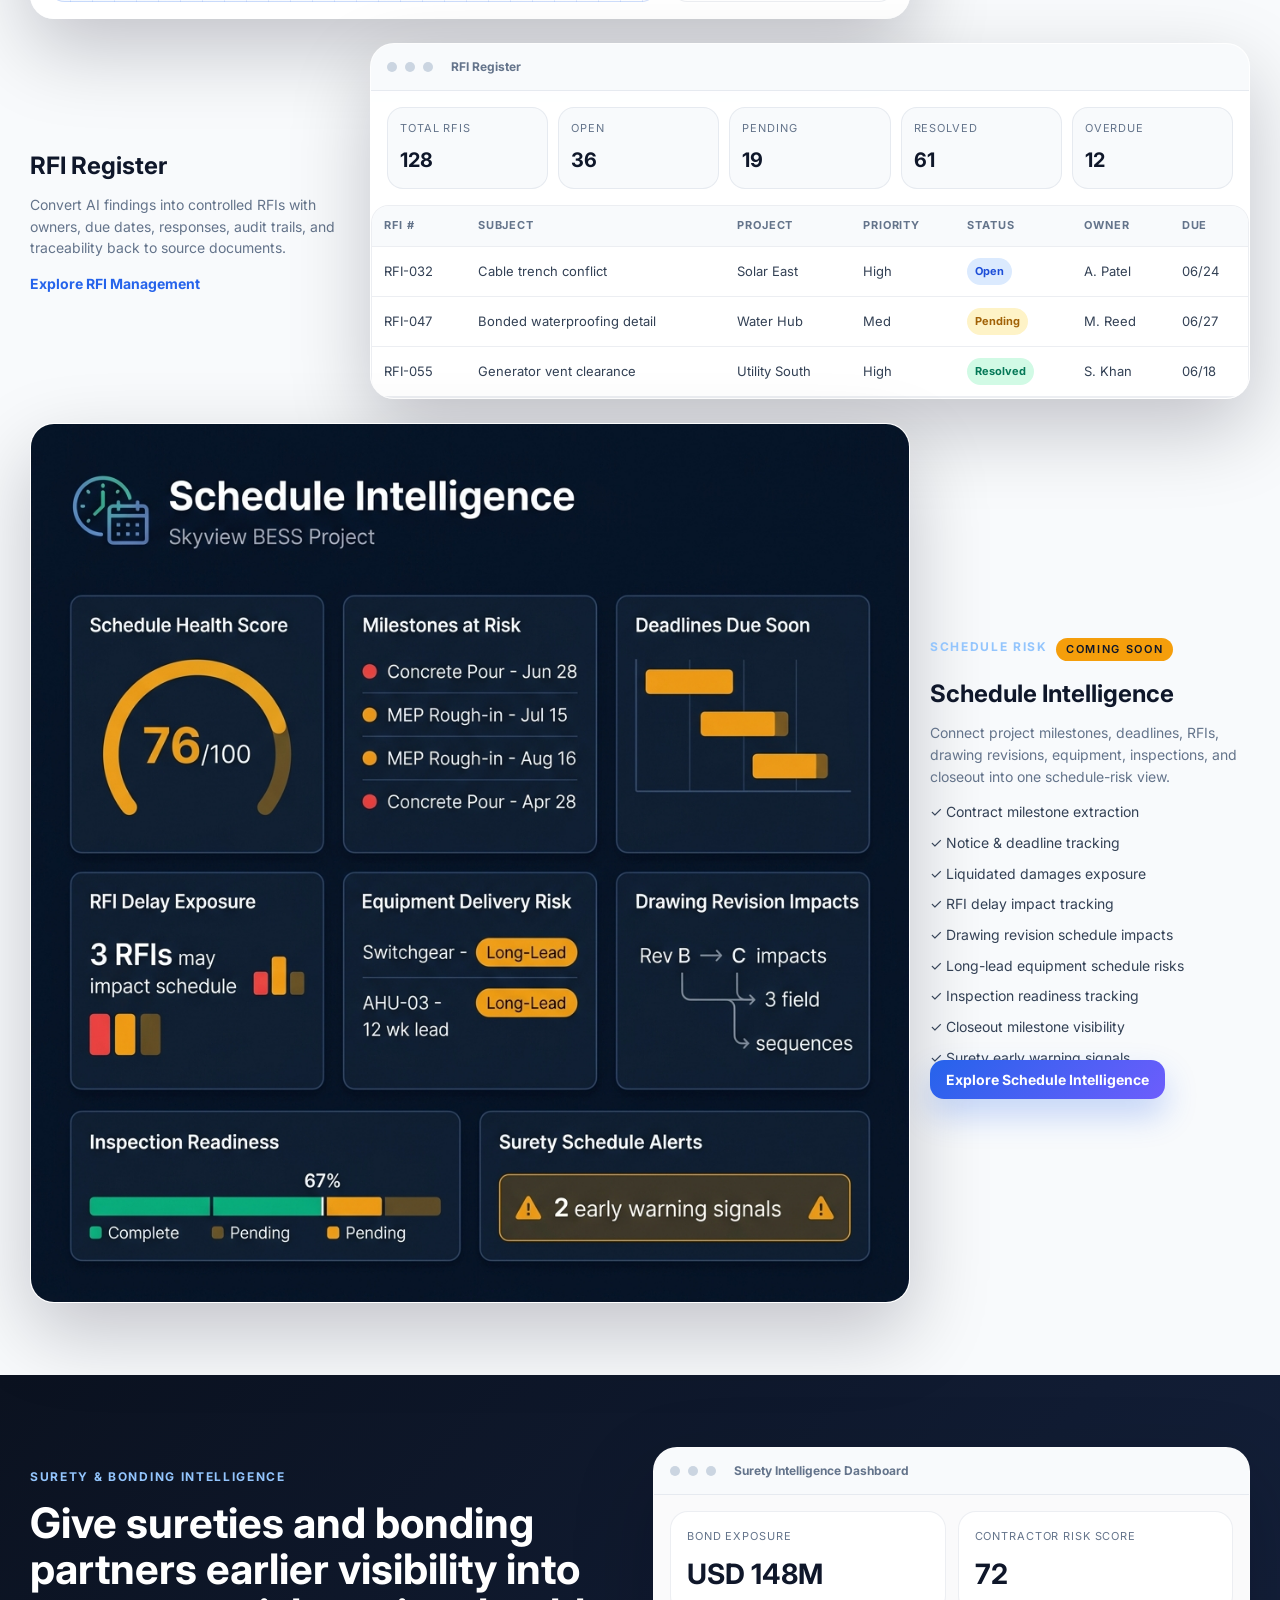
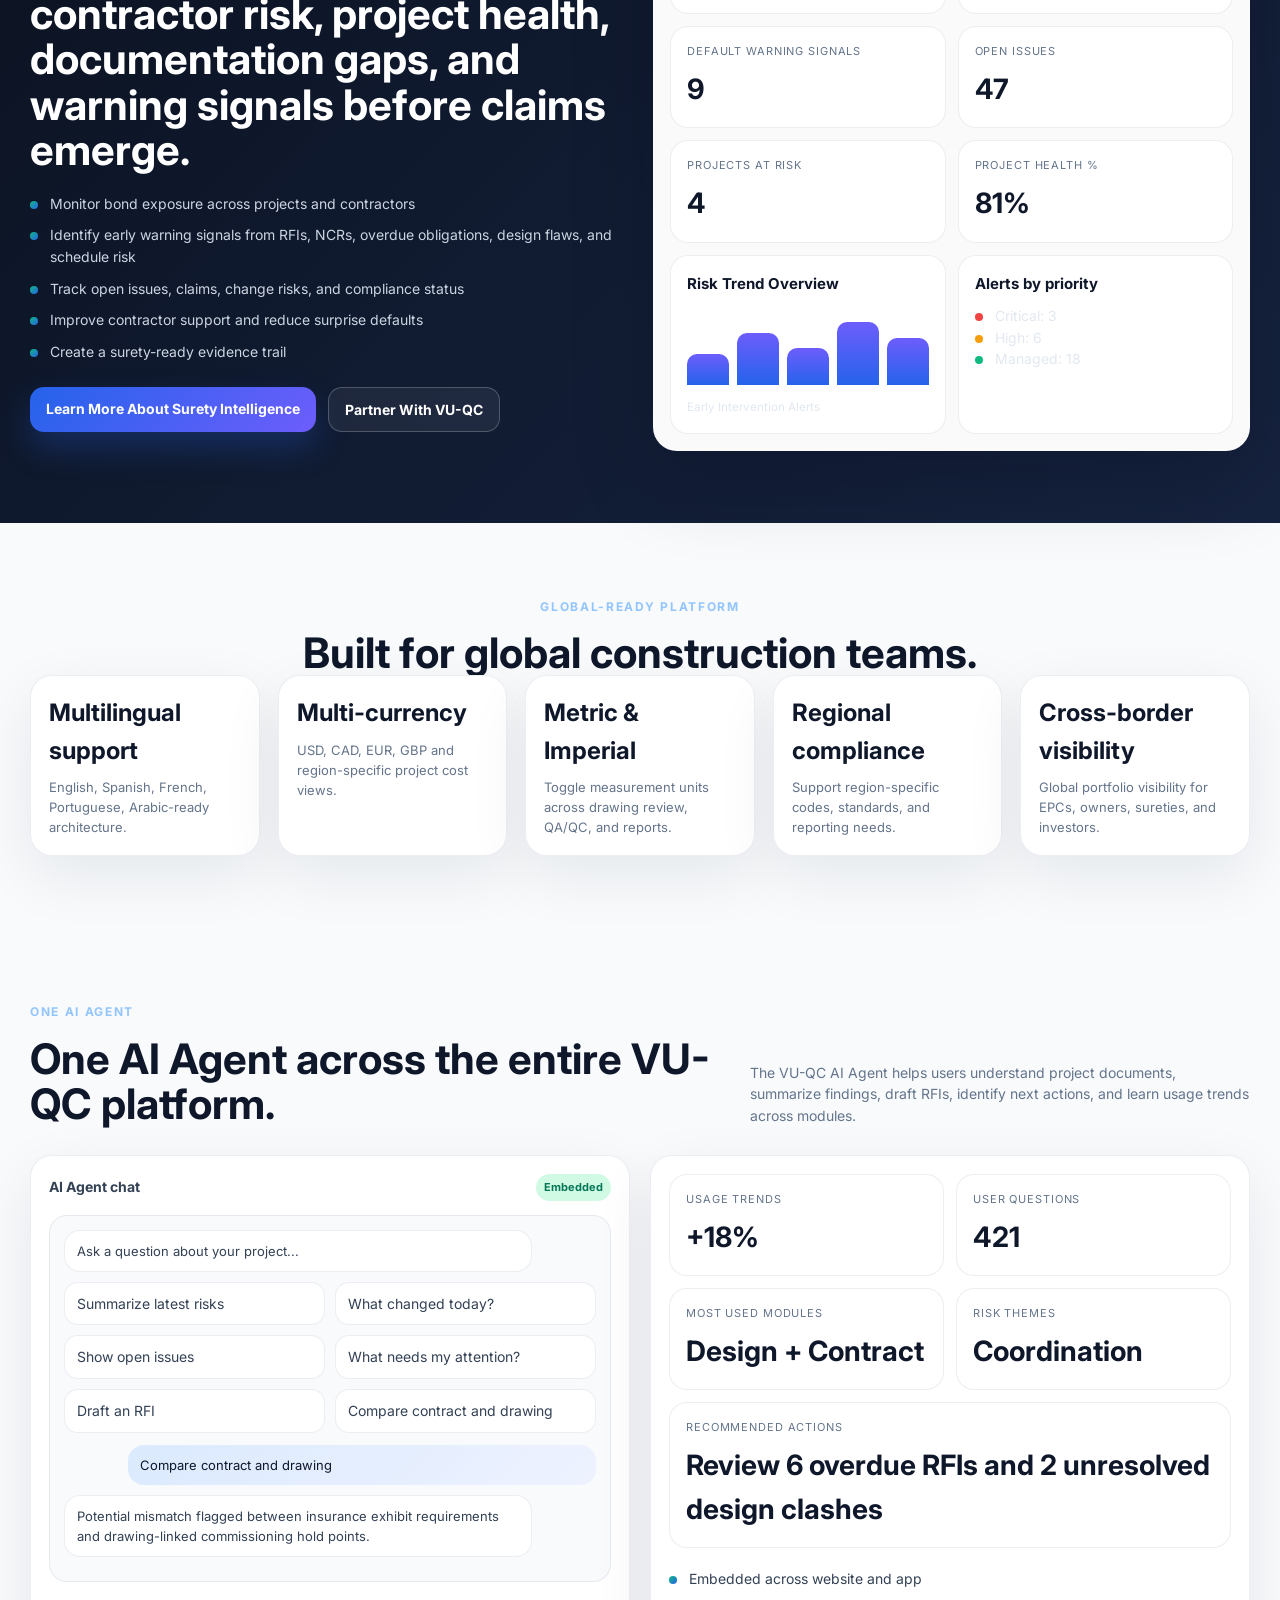
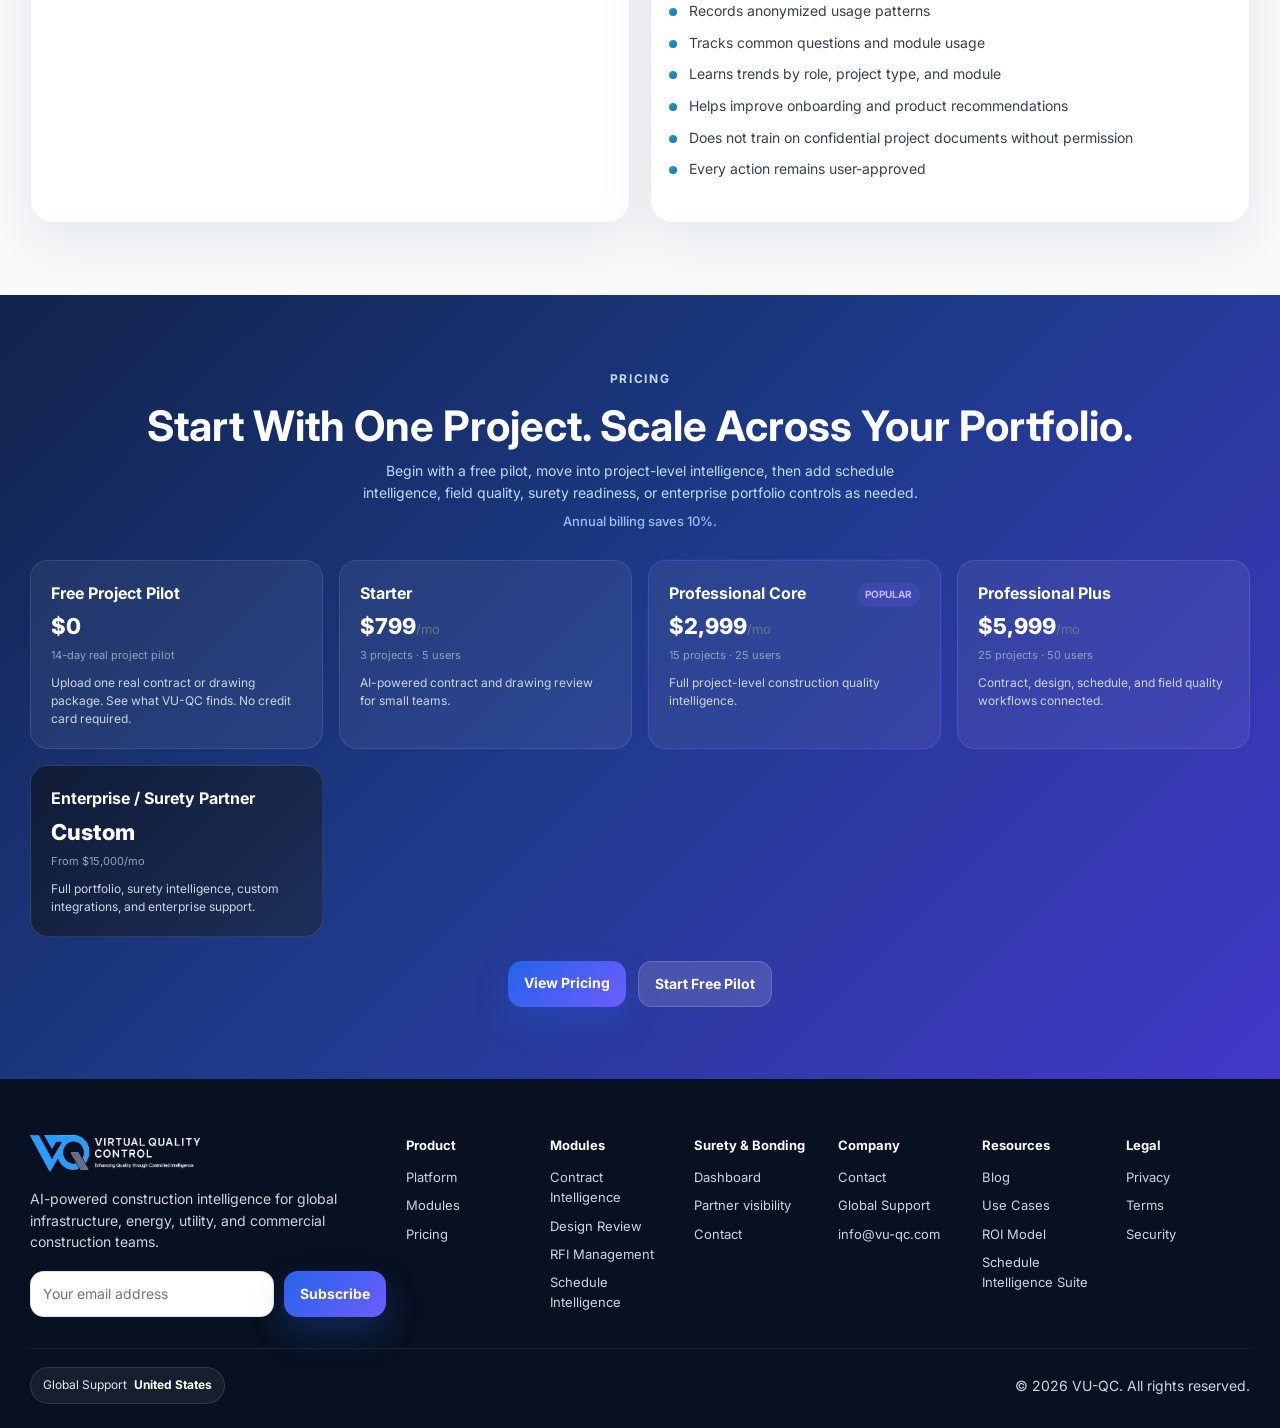
==== commit aed5c9b0: "Pricing page overhaul: 6 tiers, add-on suites, ROI calculator, comparison table" ====
--- a/index.html
+++ b/index.html
@@ -60,7 +60,46 @@
     </div>
   </div>
 
-  <div class="mobile-nav mobile-nav-v1" id="mobileNav">
+  
+  <!-- Two-Column Mega Menu -->
+  <div class="mega-menu" id="megaMenu" aria-hidden="true">
+    <div class="mega-close-row"><button class="mega-close-btn" id="megaCloseBtn" aria-label="Close menu">&times;</button></div>
+    <div class="container mega-menu-inner">
+      <div class="mega-col">
+        <span class="mega-label">Product</span>
+        <a href="./platform.html" class="mega-link"><strong>Platform</strong><span>Core platform overview</span></a>
+        <a href="./modules.html" class="mega-link"><strong>Modules</strong><span>Explore all modules</span></a>
+        <a href="./ai-agent.html" class="mega-link"><strong>AI Agent</strong><span>Intelligent automation</span></a>
+        <a href="./pricing.html" class="mega-link"><strong>Pricing</strong><span>Plans, transparent pricing</span></a>
+      </div>
+      <div class="mega-col">
+        <span class="mega-label">Solutions</span>
+        <a href="./surety.html" class="mega-link"><strong>Surety &amp; Bonding</strong><span>Bond management solutions</span></a>
+        <a href="./use-cases.html" class="mega-link"><strong>Use Cases</strong><span>Real-world applications</span></a>
+        <a href="./global-support.html" class="mega-link"><strong>Global Support</strong><span>24/7 worldwide support</span></a>
+        <a href="./resources.html" class="mega-link"><strong>Resources</strong><span>Guides, docs &amp; insights</span></a>
+      </div>
+      <div class="mega-col">
+        <span class="mega-label">Company</span>
+        <a href="./contact.html" class="mega-link"><strong>About VU-QC</strong><span>Our mission &amp; team</span></a>
+        <a href="./contact.html" class="mega-link"><strong>Contact</strong><span>Get in touch</span></a>
+        <a href="./contact.html" class="mega-link"><strong>Careers</strong><span>Join our team</span></a>
+      </div>
+      <div class="mega-cta-card">
+        <div class="mega-cta-icon">&#128269;</div>
+        <strong>Ready to elevate quality control?</strong>
+        <p>Book a demo or start a free pilot today.</p>
+        <div class="mega-cta-actions">
+          <button class="btn ghost btn-header-ghost" data-open-demo="demoModal">Book Demo</button>
+          <button class="btn primary btn-header-primary" data-open-demo="demoModal">Start Free Pilot</button>
+        </div>
+        <a href="./security.html" style="margin-top:8px;font-size:12px;color:rgba(148,163,184,0.8)">Security<span style="margin-left:6px;color:rgba(148,163,184,0.5)">Trust &amp; compliance</span></a>
+      </div>
+    </div>
+  </div>
+  <div class="mega-overlay" id="megaOverlay"></div>
+
+  <div class="mobile-nav mobile-nav-v1 mega-replaced" id="mobileNav">
     <a href="./platform.html">Platform</a>
     <a href="./modules.html">Modules</a>
     <a href="./surety.html">Surety &amp; Bonding</a>
@@ -72,7 +111,7 @@
     <a href="./contact.html">Contact</a>
     <div class="mobile-global-inline">Global: <span id="mobileRegionValue">United States</span> · <span id="mobileLangValue">EN</span> · <span id="mobileCurrencyValue">USD</span></div>
   </div>
-</header><main><section class="hero-section" id="hero"><div class="container hero-grid"><div class="hero-copy"><span class="eyebrow">Virtual Quality Control</span><h1>Catch It Before You Build It.</h1><p class="lead">AI-powered analysis of contracts, drawings, specs, schedules, and RFIs — identifying risks, design flaws, schedule exposure, and compliance gaps before they reach the field.</p><div class="hero-actions"><button class="btn primary lg" data-open-demo="demoModal">Start Free Pilot</button><button class="btn secondary lg" data-open-demo="demoModal">Book a Demo</button></div><div class="badge-row"><span class="badge">Global Construction</span><span class="badge">Multi-Discipline Review</span><span class="badge">Contract + Drawing Intelligence</span><span class="badge">Surety Ready</span><span class="badge">AI Risk Detection</span><span class="badge">Schedule Intelligence</span></div></div><div class="hero-visual"><div class="browser-frame xl"><div class="browser-top"><span></span><span></span><span></span><div class="browser-title">Design Review Workspace</div></div><div class="workspace-grid"><aside class="mini-sidebar"><div class="score-card"><label>Construction Readiness Score</label><strong>84%</strong><small class="success">Improving</small></div><div class="metric-list compact"><div><span>Design flaws</span><strong>17</strong></div><div><span>Critical</span><strong class="danger">3</strong></div><div><span>High</span><strong class="warn">5</strong></div><div><span>Equipment</span><strong>42</strong></div><div><span>Linked RFIs</span><strong>11</strong></div></div><div class="tab-pills"><button class="active">Active Drawing</button><button>Drawing Register</button></div></aside><div class="drawing-panel"><div class="panel-toolbar"><span class="chip">Electrical</span><button class="mini-btn" data-open-preview>Preview Active Drawing</button><button class="mini-btn">Upload New Drawing</button><button class="mini-btn">Upload New Revision</button><button class="mini-btn">Link Existing Drawing</button><button class="mini-btn primary-fill">Run Design Review</button></div><div class="blueprint-canvas"><div class="bp-box bp-1">Substation Yard</div><div class="bp-box bp-2 danger">Cable conflict</div><div class="bp-box bp-3 warn">Panel access</div><div class="bp-box bp-4">Transformer pad</div><div class="bp-box bp-5 success">ITP seed</div><div class="blueprint-notes"><h4>Ask D&amp;E AI</h4><ul><li>Compare latest note set to Rev C</li><li>Flag access and clearance risks</li><li>Draft design RFIs from clashes</li></ul></div></div><div class="table-card slim"><div class="table-head"><strong>Drawing Register</strong><span class="small-label">Region label: <b id="regionLabel">United States</b></span></div><table><thead><tr><th>ID</th><th>Discipline</th><th>Revision</th><th>Status</th></tr></thead><tbody><tr><td>E-201</td><td>Electrical</td><td>Rev C</td><td><span class="status open">Active</span></td></tr><tr><td>C-144</td><td>Civil</td><td>Rev B</td><td><span class="status pending">Review</span></td></tr><tr><td>M-008</td><td>Mechanical</td><td>Rev D</td><td><span class="status resolved">Approved</span></td></tr></tbody></table></div></div></div></div></div></div></section><section class="section light"><div class="container narrow center"><span class="eyebrow">The challenge</span><h2>The most expensive construction problems are usually visible before construction starts.</h2></div><div class="container grid four cards-gap"><article class="feature-card"><h3>Rework &amp; disputes</h3><p>Missed design conflicts, unclear contract clauses, and late RFIs create avoidable rework and claims.</p></article><article class="feature-card"><h3>Document overload</h3><p>Teams review hundreds of pages and drawings manually, often under bid or kickoff pressure.</p></article><article class="feature-card"><h3>Fragmented QA/QC</h3><p>Contracts, drawings, RFIs, NCRs, inspections, and obligations live in disconnected systems.</p></article><article class="feature-card"><h3>Surety blind spots</h3><p>Bonding partners often see project risk too late, after warning signals already appear.</p></article></div><div class="container statement-box"><p><strong>VU-QC turns pre-construction documents into actionable quality, risk, and surety intelligence.</strong></p></div></section><section class="section" id="platform"><div class="container narrow center"><span class="eyebrow">How it works</span><h2>Upload. Analyze. Act.</h2></div><div class="container steps-grid"><div class="step-card"><span class="step-no">01</span><h3>Upload Documents</h3><p>Contracts, drawings, specs, schedules, submittals — upload your project package and let VU-QC get to work.</p></div><div class="step-card"><span class="step-no">02</span><h3>AI Review + Schedule Intelligence</h3><p>Obligations, risks, design flaws, equipment, RFI candidates, schedule risk, and milestone exposure — surfaced automatically.</p></div><div class="step-card"><span class="step-no">03</span><h3>Execute &amp; Close</h3><p>Approve, assign, inspect, correct, close, learn, and prove readiness — from first notice to final closeout.</p></div></div></section><section class="section light" id="modules"><div class="container section-head split-head"><div><span class="eyebrow">Platform in action</span><h2>Real product workflows, not generic construction marketing.</h2></div><p>Each module is shown as a compact platform-style mockup to reflect how teams can review data, generate actions, and maintain traceability.</p></div><div class="container product-stack"><article class="product-card"><div class="product-copy"><h3>Contract Intelligence Dashboard</h3><p>Automatically extract obligations, risks, payment terms, insurance requirements, closeout duties, RFI candidates, and package dependencies from construction contracts and exhibits.</p><a href="#contact" class="text-link">Explore Contract Intelligence</a></div><div class="browser-frame"><div class="browser-top"><span></span><span></span><span></span><div class="browser-title">Contract Intelligence Dashboard</div></div><div class="mock-grid two"><div class="metric-list"><div><span>Obligations</span><strong>63</strong></div><div><span>Risks</span><strong class="warn">18</strong></div><div><span>Notices</span><strong>12</strong></div><div><span>Payment</span><strong>9</strong></div><div><span>Insurance</span><strong>6</strong></div><div><span>Closeout</span><strong>14</strong></div></div><div class="table-card"><div class="table-head between"><div class="tab-pills small"><button class="active">RFI Candidates</button><button>Package Dependencies</button></div><div class="button-pair"><button class="mini-btn">Upload Contract Package</button><button class="mini-btn primary-fill">Reanalyze</button></div></div><table><thead><tr><th>Clause</th><th>Category</th><th>Priority</th><th>Status</th></tr></thead><tbody><tr><td>6.2.4</td><td>Notice</td><td>High</td><td><span class="status pending">Review</span></td></tr><tr><td>11.8</td><td>Insurance</td><td>Medium</td><td><span class="status open">Open</span></td></tr><tr><td>15.3</td><td>Payment</td><td>High</td><td><span class="status resolved">Tracked</span></td></tr></tbody></table></div></div></div></article><article class="product-card reverse"><div class="product-copy"><h3>Design Review Workspace</h3><p>Review drawings by discipline, preview active drawings, manage revisions, detect design flaws, extract equipment, and generate design RFIs before construction begins.</p><a href="#hero" class="text-link">Explore Design Review</a></div><div class="browser-frame"><div class="browser-top"><span></span><span></span><span></span><div class="browser-title">Design Review Workspace</div></div><div class="workspace-snapshot"><div class="toolbar-row"><span class="chip">Active Drawing</span><span class="chip">Drawing Register</span><span class="chip">Preview Active Drawing</span><span class="chip">Upload New Drawing</span><span class="chip">Upload New Revision</span><span class="chip">Link Existing Drawing</span><span class="chip accent">Run Design Review</span></div><div class="snapshot-grid"><div class="snapshot-drawing"></div><div class="snapshot-side"><div class="score-card small"><label>Construction Readiness Score</label><strong>84%</strong></div><div class="metric-list compact"><div><span>Flaws</span><strong>17</strong></div><div><span>Critical</span><strong class="danger">3</strong></div><div><span>High</span><strong class="warn">5</strong></div><div><span>Equipment</span><strong>42</strong></div></div></div></div></div></div></article><article class="product-card"><div class="product-copy"><h3>RFI Register</h3><p>Convert AI findings into controlled RFIs with owners, due dates, responses, audit trails, and traceability back to source documents.</p><a href="#contact" class="text-link">Explore RFI Management</a></div><div class="browser-frame"><div class="browser-top"><span></span><span></span><span></span><div class="browser-title">RFI Register</div></div><div class="rfi-summary"><div class="mini-metric"><label>Total RFIs</label><strong>128</strong></div><div class="mini-metric"><label>Open</label><strong>36</strong></div><div class="mini-metric"><label>Pending</label><strong>19</strong></div><div class="mini-metric"><label>Resolved</label><strong>61</strong></div><div class="mini-metric"><label>Overdue</label><strong class="danger">12</strong></div></div><div class="table-card"><table><thead><tr><th>RFI #</th><th>Subject</th><th>Project</th><th>Priority</th><th>Status</th><th>Owner</th><th>Due</th></tr></thead><tbody><tr><td>RFI-032</td><td>Cable trench conflict</td><td>Solar East</td><td>High</td><td><span class="status open">Open</span></td><td>A. Patel</td><td>06/24</td></tr><tr><td>RFI-047</td><td>Bonded waterproofing detail</td><td>Water Hub</td><td>Med</td><td><span class="status pending">Pending</span></td><td>M. Reed</td><td>06/27</td></tr><tr><td>RFI-055</td><td>Generator vent clearance</td><td>Utility South</td><td>High</td><td><span class="status resolved">Resolved</span></td><td>S. Khan</td><td>06/18</td></tr></tbody></table></div></div></article><article class="product-card reverse"><div class="product-copy"><span class="eyebrow">Schedule Risk <span style="background:#f59e0b;color:#0f172a;font-size:11px;font-weight:600;padding:3px 10px;border-radius:99px;margin-left:8px">Coming Soon</span></span><h3>Schedule Intelligence</h3><p>Connect project milestones, deadlines, RFIs, drawing revisions, equipment, inspections, and closeout into one schedule-risk view.</p><ul class="feature-list"><li><span class="check">✓</span> Contract milestone extraction</li><li><span class="check">✓</span> Notice &amp; deadline tracking</li><li><span class="check">✓</span> Liquidated damages exposure</li><li><span class="check">✓</span> RFI delay impact tracking</li><li><span class="check">✓</span> Drawing revision schedule impacts</li><li><span class="check">✓</span> Long-lead equipment schedule risks</li><li><span class="check">✓</span> Inspection readiness tracking</li><li><span class="check">✓</span> Closeout milestone visibility</li><li><span class="check">✓</span> Surety early warning signals</li></ul><a href="./modules.html#scheduleModule" class="btn primary">Explore Schedule Intelligence</a></div><div class="browser-frame"><div class="frame-dots"><i></i><i></i><i></i></div><img src="./assets/schedule-intelligence-dashboard.png" alt="Schedule Intelligence Dashboard" style="width:100%;border-radius:0 0 16px 16px"></div></article></div></section><section class="section dark" id="surety"><div class="container surety-grid"><div><span class="eyebrow">Surety &amp; Bonding Intelligence</span><h2>Give sureties and bonding partners earlier visibility into contractor risk, project health, documentation gaps, and warning signals before claims emerge.</h2><ul class="benefit-list"><li>Monitor bond exposure across projects and contractors</li><li>Identify early warning signals from RFIs, NCRs, overdue obligations, design flaws, and schedule risk</li><li>Track open issues, claims, change risks, and compliance status</li><li>Improve contractor support and reduce surprise defaults</li><li>Create a surety-ready evidence trail</li></ul><div class="hero-actions"><a class="btn primary" href="#contact">Learn More About Surety Intelligence</a><a class="btn ghost light-border" href="#contact">Partner With VU-QC</a></div></div><div class="browser-frame dark-frame"><div class="browser-top"><span></span><span></span><span></span><div class="browser-title">Surety Intelligence Dashboard</div></div><div class="dashboard-grid"><div class="dash-stat"><label>Bond Exposure</label><strong id="currencyHero">USD 148M</strong></div><div class="dash-stat"><label>Contractor Risk Score</label><strong>72</strong></div><div class="dash-stat"><label>Default Warning Signals</label><strong class="warn">9</strong></div><div class="dash-stat"><label>Open Issues</label><strong>47</strong></div><div class="dash-stat"><label>Projects at Risk</label><strong class="danger">4</strong></div><div class="dash-stat"><label>Project Health %</label><strong class="success">81%</strong></div><div class="trend-card"><h4>Risk Trend Overview</h4><div class="bars"><span></span><span></span><span></span><span></span><span></span></div><small>Early Intervention Alerts</small></div><div class="alert-card"><h4>Alerts by priority</h4><p><span class="dot red"></span> Critical: 3</p><p><span class="dot amber"></span> High: 6</p><p><span class="dot green"></span> Managed: 18</p></div></div></div></div></section><section class="section light" id="global"><div class="container narrow center"><span class="eyebrow">Global-ready platform</span><h2>Built for global construction teams.</h2></div><div class="container grid five cards-gap compact-cards"><article class="feature-card"><h3>Multilingual support</h3><p>English, Spanish, French, Portuguese, Arabic-ready architecture.</p></article><article class="feature-card"><h3>Multi-currency</h3><p>USD, CAD, EUR, GBP and region-specific project cost views.</p></article><article class="feature-card"><h3>Metric &amp; Imperial</h3><p>Toggle measurement units across drawing review, QA/QC, and reports.</p></article><article class="feature-card"><h3>Regional compliance</h3><p>Support region-specific codes, standards, and reporting needs.</p></article><article class="feature-card"><h3>Cross-border visibility</h3><p>Global portfolio visibility for EPCs, owners, sureties, and investors.</p></article></div></section><section class="section" id="agent"><div class="container section-head split-head"><div><span class="eyebrow">One AI Agent</span><h2>One AI Agent across the entire VU-QC platform.</h2></div><p>The VU-QC AI Agent helps users understand project documents, summarize findings, draft RFIs, identify next actions, and learn usage trends across modules.</p></div><div class="container agent-grid"><div class="chat-panel"><div class="chat-head"><strong>AI Agent chat</strong><span class="status resolved">Embedded</span></div><div class="chat-box"><div class="chat-msg ai">Ask a question about your project...</div><div class="prompt-grid"><button class="prompt">Summarize latest risks</button><button class="prompt">What changed today?</button><button class="prompt">Show open issues</button><button class="prompt">What needs my attention?</button><button class="prompt">Draft an RFI</button><button class="prompt">Compare contract and drawing</button></div><div class="chat-msg user">Compare contract and drawing</div><div class="chat-msg ai">Potential mismatch flagged between insurance exhibit requirements and drawing-linked commissioning hold points.</div></div></div><div class="usage-panel"><div class="usage-cards"><div class="dash-stat"><label>Usage Trends</label><strong>+18%</strong></div><div class="dash-stat"><label>User Questions</label><strong>421</strong></div><div class="dash-stat"><label>Most Used Modules</label><strong>Design + Contract</strong></div><div class="dash-stat"><label>Risk Themes</label><strong>Coordination</strong></div><div class="dash-stat wide"><label>Recommended Actions</label><strong>Review 6 overdue RFIs and 2 unresolved design clashes</strong></div></div><ul class="benefit-list small dark-text"><li>Embedded across website and app</li><li>Records anonymized usage patterns</li><li>Tracks common questions and module usage</li><li>Learns trends by role, project type, and module</li><li>Helps improve onboarding and product recommendations</li><li>Does not train on confidential project documents without permission</li><li>Every action remains user-approved</li></ul></div></div></section><section class="section gradient-band" id="pricing"><div class="container center"><span class="eyebrow light-text">Pricing</span><h2>Start With One Project. Scale Across Your Portfolio.</h2><p style="color:#bfdbfe;font-size:14px;max-width:56ch;margin:12px auto 28px">Every plan is built around projects, documents, AI analysis volume, and risk visibility — not just user seats.</p><div class="teaser-grid"><div class="teaser-card"><h3>Free Pilot</h3><div class="teaser-price">$0</div><div class="teaser-period">14-day real project pilot</div><p>Upload one real contract or drawing package. See what VU-QC finds. No credit card required.</p></div><div class="teaser-card"><h3>Starter</h3><div class="teaser-price">$799<span style="font-size:13px;font-weight:400;color:var(--muted)">/mo</span></div><div class="teaser-period">3 projects · 5 users</div><p>Contract and drawing review for small contractors and specialty teams.</p></div><div class="teaser-card" style="border-color:rgba(109,93,252,0.35);box-shadow:0 0 0 1px rgba(109,93,252,0.1)"><div style="display:flex;justify-content:space-between;align-items:center"><h3>Professional</h3><span style="background:rgba(109,93,252,0.2);color:#c4b5fd;font-size:10px;font-weight:700;padding:4px 8px;border-radius:999px">POPULAR</span></div><div class="teaser-price">$2,499<span style="font-size:13px;font-weight:400;color:var(--muted)">/mo</span></div><div class="teaser-period">15 projects · 25 users</div><p>Full multi-module construction intelligence — including schedule risk visibility — across your active projects.</p></div><div class="teaser-card dark-teaser"><h3>Enterprise / Surety</h3><div class="teaser-price">Custom</div><div class="teaser-period">From $8,500/mo</div><p>Full portfolio visibility, surety intelligence, custom integrations, and SLA support.</p></div></div><div style="margin-top:24px;display:flex;gap:12px;justify-content:center;flex-wrap:wrap"><a class="btn primary" href="./pricing.html">View Pricing</a><a class="btn secondary light" href="./contact.html">Start Free Pilot</a></div></div></section></main><footer class="footer" id="contact"><div class="container footer-grid"><div><img class="footer-logo" src="./assets/vuqc-logo-light.png" alt="VU-QC logo" /><p>AI-powered construction intelligence for global infrastructure, energy, utility, and commercial construction teams.</p><form class="newsletter" onsubmit="return false"><input type="email" placeholder="Your email address" aria-label="Newsletter email" required /><button type="button" class="btn primary" onclick="(function(b){var i=b.previousElementSibling;if(!i.value||!i.value.includes('@')){i.style.borderColor='#ef4444';i.focus();return}b.textContent='✓ Subscribed';b.style.background='linear-gradient(135deg,#10b981,#059669)';b.style.pointerEvents='none';i.disabled=true;setTimeout(function(){window.location.href='mailto:info@vu-qc.com?subject=Newsletter+Subscription&body=Please+add+'+encodeURIComponent(i.value)+'+to+the+VU-QC+newsletter.'},600)})(this)">Subscribe</button></form></div><div><h4>Product</h4><a href="./platform.html">Platform</a><a href="./modules.html">Modules</a><a href="./pricing.html">Pricing</a></div><div><h4>Modules</h4><a href="./modules.html#contractModule">Contract Intelligence</a><a href="./modules.html#designModule">Design Review</a><a href="./modules.html#rfiModule">RFI Management</a><a href="./modules.html#scheduleModule">Schedule Intelligence</a></div><div><h4>Surety &amp; Bonding</h4><a href="./surety.html">Dashboard</a><a href="./surety.html">Partner visibility</a><a href="./contact.html">Contact</a></div><div><h4>Company</h4><a href="./contact.html">Contact</a><a href="./global-support.html">Global Support</a><a href="mailto:info@vu-qc.com">info@vu-qc.com</a></div><div><h4>Resources</h4><a href="./resources.html">Blog</a><a href="./use-cases.html">Use Cases</a><a href="./pricing.html">ROI Model</a><a href="./pricing.html">Schedule Intelligence Suite</a></div><div><h4>Legal</h4><a href="./privacy.html">Privacy</a><a href="./terms.html">Terms</a><a href="./security.html">Security</a></div></div><div class="container footer-bottom"><div class="select-group footer-select"><button class="select-btn" data-toggle="footerRegion">Global Support <span id="footerRegionValue">United States</span></button><div class="select-menu wide" id="footerRegion"><button data-footer-region="United States">United States</button><button data-footer-region="Canada">Canada</button><button data-footer-region="Caribbean">Caribbean</button><button data-footer-region="UK">UK</button><button data-footer-region="EU">EU</button><button data-footer-region="Middle East">Middle East</button><button data-footer-region="Africa">Africa</button></div></div><p>© 2026 VU-QC. All rights reserved.</p></div></footer></div><div class="modal" id="previewModal" aria-hidden="true"><div class="modal-card wide"><div class="modal-head"><h3>Preview Active Drawing</h3><button class="close-btn" data-close-modal>&times;</button></div><div class="blueprint-canvas modal-blueprint"><div class="bp-box bp-1">Switchgear layout</div><div class="bp-box bp-2 danger">Conflict with access aisle</div><div class="bp-box bp-3 warn">Clearance note mismatch</div><div class="bp-box bp-4">Equipment tag extraction</div></div></div></div><div class="modal" id="demoModal" aria-hidden="true"><div class="modal-card"><div class="modal-head"><h3>Start Free Pilot / Book Demo</h3><button class="close-btn" data-close-modal>&times;</button></div><form class="demo-form"><div class="form-grid"><label>Name<input type="text" placeholder="Your name" /></label><label>Email<input type="email" placeholder="name@company.com" /></label><label>Company<input type="text" placeholder="Company" /></label><label>Role<input type="text" placeholder="Project executive, QA/QC, surety, PM" /></label><label>Country / Region<input type="text" placeholder="United States" /></label><label>Project Type<select><option>Solar</option><option>Wind</option><option>Battery Storage</option><option>Substation</option><option>Water / Wastewater</option><option>Commercial</option><option>Industrial</option><option>Infrastructure</option><option>Other</option></select></label><label>Number of active projects<input type="number" value="5" /></label><label>Interested modules<select><option>Contract Intelligence</option><option>Design Review</option><option>RFI Management</option><option>Surety & Bonding</option><option>Schedule Intelligence</option><option>Full Platform</option></select></label><label class="full">Message<textarea rows="4" placeholder="Tell us about your pilot goals."></textarea></label></div><div class="form-actions"><button type="button" class="btn ghost" data-close-modal>Close</button><button type="button" class="btn primary">Request Demo</button></div><small>Prefer email? <a href="mailto:info@vu-qc.com">info@vu-qc.com</a></small></form></div></div><div class="assistant-widget" id="assistantWidget"><button class="assistant-trigger" id="assistantTrigger">Ask VU-QC</button><div class="assistant-drawer" id="assistantDrawer" aria-hidden="true"><div class="assistant-head"><strong>VU-QC AI Assistant</strong><button class="close-btn small" id="assistantClose">&times;</button></div><div class="assistant-body"><div class="chat-msg ai">Suggested questions</div><div class="prompt-grid single"><button class="assistant-prompt">Which module should I start with?</button><button class="assistant-prompt">How does Contract Intelligence work?</button><button class="assistant-prompt">How does Design Review work?</button><button class="assistant-prompt">How can surety partners use this?</button><button class="assistant-prompt">What does the free pilot include?</button><button class="assistant-prompt">Can VU-QC support global projects?</button></div><div class="chat-log" id="assistantLog"></div></div><div class="usage-tracker">Usage event recorded</div></div></div><script>
+</header><main><section class="hero-section" id="hero"><div class="container hero-grid"><div class="hero-copy"><span class="eyebrow">Virtual Quality Control</span><h1>Catch It Before You Build It.</h1><p class="lead">AI-powered analysis of contracts, drawings, specs, schedules, and RFIs — identifying risks, design flaws, schedule exposure, and compliance gaps before they reach the field.</p><div class="hero-actions"><button class="btn primary lg" data-open-demo="demoModal">Start Free Pilot</button><button class="btn secondary lg" data-open-demo="demoModal">Book a Demo</button></div><div class="badge-row"><span class="badge">Global Construction</span><span class="badge">Multi-Discipline Review</span><span class="badge">Contract + Drawing Intelligence</span><span class="badge">Surety Ready</span><span class="badge">AI Risk Detection</span><span class="badge">Schedule Intelligence</span></div></div><div class="hero-visual"><div class="browser-frame xl"><div class="browser-top"><span></span><span></span><span></span><div class="browser-title">Design Review Workspace</div></div><div class="workspace-grid"><aside class="mini-sidebar"><div class="score-card"><label>Construction Readiness Score</label><strong>84%</strong><small class="success">Improving</small></div><div class="metric-list compact"><div><span>Design flaws</span><strong>17</strong></div><div><span>Critical</span><strong class="danger">3</strong></div><div><span>High</span><strong class="warn">5</strong></div><div><span>Equipment</span><strong>42</strong></div><div><span>Linked RFIs</span><strong>11</strong></div></div><div class="tab-pills"><button class="active">Active Drawing</button><button>Drawing Register</button></div></aside><div class="drawing-panel"><div class="panel-toolbar"><span class="chip">Electrical</span><button class="mini-btn" data-open-preview>Preview Active Drawing</button><button class="mini-btn">Upload New Drawing</button><button class="mini-btn">Upload New Revision</button><button class="mini-btn">Link Existing Drawing</button><button class="mini-btn primary-fill">Run Design Review</button></div><div class="blueprint-canvas"><div class="bp-box bp-1">Substation Yard</div><div class="bp-box bp-2 danger">Cable conflict</div><div class="bp-box bp-3 warn">Panel access</div><div class="bp-box bp-4">Transformer pad</div><div class="bp-box bp-5 success">ITP seed</div><div class="blueprint-notes"><h4>Ask D&amp;E AI</h4><ul><li>Compare latest note set to Rev C</li><li>Flag access and clearance risks</li><li>Draft design RFIs from clashes</li></ul></div></div><div class="table-card slim"><div class="table-head"><strong>Drawing Register</strong><span class="small-label">Region label: <b id="regionLabel">United States</b></span></div><table><thead><tr><th>ID</th><th>Discipline</th><th>Revision</th><th>Status</th></tr></thead><tbody><tr><td>E-201</td><td>Electrical</td><td>Rev C</td><td><span class="status open">Active</span></td></tr><tr><td>C-144</td><td>Civil</td><td>Rev B</td><td><span class="status pending">Review</span></td></tr><tr><td>M-008</td><td>Mechanical</td><td>Rev D</td><td><span class="status resolved">Approved</span></td></tr></tbody></table></div></div></div></div></div></div></section><section class="section light"><div class="container narrow center"><span class="eyebrow">The challenge</span><h2>The most expensive construction problems are usually visible before construction starts.</h2></div><div class="container grid four cards-gap"><article class="feature-card"><h3>Rework &amp; disputes</h3><p>Missed design conflicts, unclear contract clauses, and late RFIs create avoidable rework and claims.</p></article><article class="feature-card"><h3>Document overload</h3><p>Teams review hundreds of pages and drawings manually, often under bid or kickoff pressure.</p></article><article class="feature-card"><h3>Fragmented QA/QC</h3><p>Contracts, drawings, RFIs, NCRs, inspections, and obligations live in disconnected systems.</p></article><article class="feature-card"><h3>Surety blind spots</h3><p>Bonding partners often see project risk too late, after warning signals already appear.</p></article></div><div class="container statement-box"><p><strong>VU-QC turns pre-construction documents into actionable quality, risk, and surety intelligence.</strong></p></div></section><section class="section" id="platform"><div class="container narrow center"><span class="eyebrow">How it works</span><h2>Upload. Analyze. Act.</h2></div><div class="container steps-grid"><div class="step-card"><span class="step-no">01</span><h3>Upload Documents</h3><p>Contracts, drawings, specs, schedules, submittals — upload your project package and let VU-QC get to work.</p></div><div class="step-card"><span class="step-no">02</span><h3>AI Review + Schedule Intelligence</h3><p>Obligations, risks, design flaws, equipment, RFI candidates, schedule risk, and milestone exposure — surfaced automatically.</p></div><div class="step-card"><span class="step-no">03</span><h3>Execute &amp; Close</h3><p>Approve, assign, inspect, correct, close, learn, and prove readiness — from first notice to final closeout.</p></div></div></section><section class="section light" id="modules"><div class="container section-head split-head"><div><span class="eyebrow">Platform in action</span><h2>Real product workflows, not generic construction marketing.</h2></div><p>Each module is shown as a compact platform-style mockup to reflect how teams can review data, generate actions, and maintain traceability.</p></div><div class="container product-stack"><article class="product-card"><div class="product-copy"><h3>Contract Intelligence Dashboard</h3><p>Automatically extract obligations, risks, payment terms, insurance requirements, closeout duties, RFI candidates, and package dependencies from construction contracts and exhibits.</p><a href="#contact" class="text-link">Explore Contract Intelligence</a></div><div class="browser-frame"><div class="browser-top"><span></span><span></span><span></span><div class="browser-title">Contract Intelligence Dashboard</div></div><div class="mock-grid two"><div class="metric-list"><div><span>Obligations</span><strong>63</strong></div><div><span>Risks</span><strong class="warn">18</strong></div><div><span>Notices</span><strong>12</strong></div><div><span>Payment</span><strong>9</strong></div><div><span>Insurance</span><strong>6</strong></div><div><span>Closeout</span><strong>14</strong></div></div><div class="table-card"><div class="table-head between"><div class="tab-pills small"><button class="active">RFI Candidates</button><button>Package Dependencies</button></div><div class="button-pair"><button class="mini-btn">Upload Contract Package</button><button class="mini-btn primary-fill">Reanalyze</button></div></div><table><thead><tr><th>Clause</th><th>Category</th><th>Priority</th><th>Status</th></tr></thead><tbody><tr><td>6.2.4</td><td>Notice</td><td>High</td><td><span class="status pending">Review</span></td></tr><tr><td>11.8</td><td>Insurance</td><td>Medium</td><td><span class="status open">Open</span></td></tr><tr><td>15.3</td><td>Payment</td><td>High</td><td><span class="status resolved">Tracked</span></td></tr></tbody></table></div></div></div></article><article class="product-card reverse"><div class="product-copy"><h3>Design Review Workspace</h3><p>Review drawings by discipline, preview active drawings, manage revisions, detect design flaws, extract equipment, and generate design RFIs before construction begins.</p><a href="#hero" class="text-link">Explore Design Review</a></div><div class="browser-frame"><div class="browser-top"><span></span><span></span><span></span><div class="browser-title">Design Review Workspace</div></div><div class="workspace-snapshot"><div class="toolbar-row"><span class="chip">Active Drawing</span><span class="chip">Drawing Register</span><span class="chip">Preview Active Drawing</span><span class="chip">Upload New Drawing</span><span class="chip">Upload New Revision</span><span class="chip">Link Existing Drawing</span><span class="chip accent">Run Design Review</span></div><div class="snapshot-grid"><div class="snapshot-drawing"></div><div class="snapshot-side"><div class="score-card small"><label>Construction Readiness Score</label><strong>84%</strong></div><div class="metric-list compact"><div><span>Flaws</span><strong>17</strong></div><div><span>Critical</span><strong class="danger">3</strong></div><div><span>High</span><strong class="warn">5</strong></div><div><span>Equipment</span><strong>42</strong></div></div></div></div></div></div></article><article class="product-card"><div class="product-copy"><h3>RFI Register</h3><p>Convert AI findings into controlled RFIs with owners, due dates, responses, audit trails, and traceability back to source documents.</p><a href="#contact" class="text-link">Explore RFI Management</a></div><div class="browser-frame"><div class="browser-top"><span></span><span></span><span></span><div class="browser-title">RFI Register</div></div><div class="rfi-summary"><div class="mini-metric"><label>Total RFIs</label><strong>128</strong></div><div class="mini-metric"><label>Open</label><strong>36</strong></div><div class="mini-metric"><label>Pending</label><strong>19</strong></div><div class="mini-metric"><label>Resolved</label><strong>61</strong></div><div class="mini-metric"><label>Overdue</label><strong class="danger">12</strong></div></div><div class="table-card"><table><thead><tr><th>RFI #</th><th>Subject</th><th>Project</th><th>Priority</th><th>Status</th><th>Owner</th><th>Due</th></tr></thead><tbody><tr><td>RFI-032</td><td>Cable trench conflict</td><td>Solar East</td><td>High</td><td><span class="status open">Open</span></td><td>A. Patel</td><td>06/24</td></tr><tr><td>RFI-047</td><td>Bonded waterproofing detail</td><td>Water Hub</td><td>Med</td><td><span class="status pending">Pending</span></td><td>M. Reed</td><td>06/27</td></tr><tr><td>RFI-055</td><td>Generator vent clearance</td><td>Utility South</td><td>High</td><td><span class="status resolved">Resolved</span></td><td>S. Khan</td><td>06/18</td></tr></tbody></table></div></div></article><article class="product-card reverse"><div class="product-copy"><span class="eyebrow">Schedule Risk <span style="background:#f59e0b;color:#0f172a;font-size:11px;font-weight:600;padding:3px 10px;border-radius:99px;margin-left:8px">Coming Soon</span></span><h3>Schedule Intelligence</h3><p>Connect project milestones, deadlines, RFIs, drawing revisions, equipment, inspections, and closeout into one schedule-risk view.</p><ul class="feature-list"><li><span class="check">✓</span> Contract milestone extraction</li><li><span class="check">✓</span> Notice &amp; deadline tracking</li><li><span class="check">✓</span> Liquidated damages exposure</li><li><span class="check">✓</span> RFI delay impact tracking</li><li><span class="check">✓</span> Drawing revision schedule impacts</li><li><span class="check">✓</span> Long-lead equipment schedule risks</li><li><span class="check">✓</span> Inspection readiness tracking</li><li><span class="check">✓</span> Closeout milestone visibility</li><li><span class="check">✓</span> Surety early warning signals</li></ul><a href="./modules.html#scheduleModule" class="btn primary">Explore Schedule Intelligence</a></div><div class="browser-frame"><div class="frame-dots"><i></i><i></i><i></i></div><img src="./assets/schedule-intelligence-dashboard.png" alt="Schedule Intelligence Dashboard" style="width:100%;border-radius:0 0 16px 16px"></div></article></div></section><section class="section dark" id="surety"><div class="container surety-grid"><div><span class="eyebrow">Surety &amp; Bonding Intelligence</span><h2>Give sureties and bonding partners earlier visibility into contractor risk, project health, documentation gaps, and warning signals before claims emerge.</h2><ul class="benefit-list"><li>Monitor bond exposure across projects and contractors</li><li>Identify early warning signals from RFIs, NCRs, overdue obligations, design flaws, and schedule risk</li><li>Track open issues, claims, change risks, and compliance status</li><li>Improve contractor support and reduce surprise defaults</li><li>Create a surety-ready evidence trail</li></ul><div class="hero-actions"><a class="btn primary" href="#contact">Learn More About Surety Intelligence</a><a class="btn ghost light-border" href="#contact">Partner With VU-QC</a></div></div><div class="browser-frame dark-frame"><div class="browser-top"><span></span><span></span><span></span><div class="browser-title">Surety Intelligence Dashboard</div></div><div class="dashboard-grid"><div class="dash-stat"><label>Bond Exposure</label><strong id="currencyHero">USD 148M</strong></div><div class="dash-stat"><label>Contractor Risk Score</label><strong>72</strong></div><div class="dash-stat"><label>Default Warning Signals</label><strong class="warn">9</strong></div><div class="dash-stat"><label>Open Issues</label><strong>47</strong></div><div class="dash-stat"><label>Projects at Risk</label><strong class="danger">4</strong></div><div class="dash-stat"><label>Project Health %</label><strong class="success">81%</strong></div><div class="trend-card"><h4>Risk Trend Overview</h4><div class="bars"><span></span><span></span><span></span><span></span><span></span></div><small>Early Intervention Alerts</small></div><div class="alert-card"><h4>Alerts by priority</h4><p><span class="dot red"></span> Critical: 3</p><p><span class="dot amber"></span> High: 6</p><p><span class="dot green"></span> Managed: 18</p></div></div></div></div></section><section class="section light" id="global"><div class="container narrow center"><span class="eyebrow">Global-ready platform</span><h2>Built for global construction teams.</h2></div><div class="container grid five cards-gap compact-cards"><article class="feature-card"><h3>Multilingual support</h3><p>English, Spanish, French, Portuguese, Arabic-ready architecture.</p></article><article class="feature-card"><h3>Multi-currency</h3><p>USD, CAD, EUR, GBP and region-specific project cost views.</p></article><article class="feature-card"><h3>Metric &amp; Imperial</h3><p>Toggle measurement units across drawing review, QA/QC, and reports.</p></article><article class="feature-card"><h3>Regional compliance</h3><p>Support region-specific codes, standards, and reporting needs.</p></article><article class="feature-card"><h3>Cross-border visibility</h3><p>Global portfolio visibility for EPCs, owners, sureties, and investors.</p></article></div></section><section class="section" id="agent"><div class="container section-head split-head"><div><span class="eyebrow">One AI Agent</span><h2>One AI Agent across the entire VU-QC platform.</h2></div><p>The VU-QC AI Agent helps users understand project documents, summarize findings, draft RFIs, identify next actions, and learn usage trends across modules.</p></div><div class="container agent-grid"><div class="chat-panel"><div class="chat-head"><strong>AI Agent chat</strong><span class="status resolved">Embedded</span></div><div class="chat-box"><div class="chat-msg ai">Ask a question about your project...</div><div class="prompt-grid"><button class="prompt">Summarize latest risks</button><button class="prompt">What changed today?</button><button class="prompt">Show open issues</button><button class="prompt">What needs my attention?</button><button class="prompt">Draft an RFI</button><button class="prompt">Compare contract and drawing</button></div><div class="chat-msg user">Compare contract and drawing</div><div class="chat-msg ai">Potential mismatch flagged between insurance exhibit requirements and drawing-linked commissioning hold points.</div></div></div><div class="usage-panel"><div class="usage-cards"><div class="dash-stat"><label>Usage Trends</label><strong>+18%</strong></div><div class="dash-stat"><label>User Questions</label><strong>421</strong></div><div class="dash-stat"><label>Most Used Modules</label><strong>Design + Contract</strong></div><div class="dash-stat"><label>Risk Themes</label><strong>Coordination</strong></div><div class="dash-stat wide"><label>Recommended Actions</label><strong>Review 6 overdue RFIs and 2 unresolved design clashes</strong></div></div><ul class="benefit-list small dark-text"><li>Embedded across website and app</li><li>Records anonymized usage patterns</li><li>Tracks common questions and module usage</li><li>Learns trends by role, project type, and module</li><li>Helps improve onboarding and product recommendations</li><li>Does not train on confidential project documents without permission</li><li>Every action remains user-approved</li></ul></div></div></section><section class="section gradient-band" id="pricing"><div class="container center"><span class="eyebrow light-text">Pricing</span><h2>Start With One Project. Scale Across Your Portfolio.</h2><p style="color:#bfdbfe;font-size:14px;max-width:64ch;margin:12px auto 8px">Begin with a free pilot, move into project-level intelligence, then add schedule intelligence, field quality, surety readiness, or enterprise portfolio controls as needed.</p><p style="color:#93c5fd;font-size:13px;margin:0 auto 28px;font-weight:500">Annual billing saves 10%.</p><div class="teaser-grid"><div class="teaser-card"><h3>Free Project Pilot</h3><div class="teaser-price">$0</div><div class="teaser-period">14-day real project pilot</div><p>Upload one real contract or drawing package. See what VU-QC finds. No credit card required.</p></div><div class="teaser-card"><h3>Starter</h3><div class="teaser-price">$799<span style="font-size:13px;font-weight:400;color:var(--muted)">/mo</span></div><div class="teaser-period">3 projects · 5 users</div><p>AI-powered contract and drawing review for small teams.</p></div><div class="teaser-card" style="border-color:rgba(109,93,252,0.35);box-shadow:0 0 0 1px rgba(109,93,252,0.1)"><div style="display:flex;justify-content:space-between;align-items:center"><h3>Professional Core</h3><span style="background:rgba(109,93,252,0.2);color:#c4b5fd;font-size:10px;font-weight:700;padding:4px 8px;border-radius:999px">POPULAR</span></div><div class="teaser-price">$2,999<span style="font-size:13px;font-weight:400;color:var(--muted)">/mo</span></div><div class="teaser-period">15 projects · 25 users</div><p>Full project-level construction quality intelligence.</p></div><div class="teaser-card"><h3>Professional Plus</h3><div class="teaser-price">$5,999<span style="font-size:13px;font-weight:400;color:var(--muted)">/mo</span></div><div class="teaser-period">25 projects · 50 users</div><p>Contract, design, schedule, and field quality workflows connected.</p></div><div class="teaser-card dark-teaser"><h3>Enterprise / Surety Partner</h3><div class="teaser-price">Custom</div><div class="teaser-period">From $15,000/mo</div><p>Full portfolio, surety intelligence, custom integrations, and enterprise support.</p></div></div><div style="margin-top:24px;display:flex;gap:12px;justify-content:center;flex-wrap:wrap"><a class="btn primary" href="./pricing.html">View Pricing</a><a class="btn secondary light" href="./contact.html">Start Free Pilot</a></div></div></section></main><footer class="footer" id="contact"><div class="container footer-grid"><div><img class="footer-logo" src="./assets/vuqc-logo-light.png" alt="VU-QC logo" /><p>AI-powered construction intelligence for global infrastructure, energy, utility, and commercial construction teams.</p><form class="newsletter" onsubmit="return false"><input type="email" placeholder="Your email address" aria-label="Newsletter email" required /><button type="button" class="btn primary" onclick="(function(b){var i=b.previousElementSibling;if(!i.value||!i.value.includes('@')){i.style.borderColor='#ef4444';i.focus();return}b.textContent='✓ Subscribed';b.style.background='linear-gradient(135deg,#10b981,#059669)';b.style.pointerEvents='none';i.disabled=true;setTimeout(function(){window.location.href='mailto:info@vu-qc.com?subject=Newsletter+Subscription&body=Please+add+'+encodeURIComponent(i.value)+'+to+the+VU-QC+newsletter.'},600)})(this)">Subscribe</button></form></div><div><h4>Product</h4><a href="./platform.html">Platform</a><a href="./modules.html">Modules</a><a href="./pricing.html">Pricing</a></div><div><h4>Modules</h4><a href="./modules.html#contractModule">Contract Intelligence</a><a href="./modules.html#designModule">Design Review</a><a href="./modules.html#rfiModule">RFI Management</a><a href="./modules.html#scheduleModule">Schedule Intelligence</a></div><div><h4>Surety &amp; Bonding</h4><a href="./surety.html">Dashboard</a><a href="./surety.html">Partner visibility</a><a href="./contact.html">Contact</a></div><div><h4>Company</h4><a href="./contact.html">Contact</a><a href="./global-support.html">Global Support</a><a href="mailto:info@vu-qc.com">info@vu-qc.com</a></div><div><h4>Resources</h4><a href="./resources.html">Blog</a><a href="./use-cases.html">Use Cases</a><a href="./pricing.html">ROI Model</a><a href="./pricing.html">Schedule Intelligence Suite</a></div><div><h4>Legal</h4><a href="./privacy.html">Privacy</a><a href="./terms.html">Terms</a><a href="./security.html">Security</a></div></div><div class="container footer-bottom"><div class="select-group footer-select"><button class="select-btn" data-toggle="footerRegion">Global Support <span id="footerRegionValue">United States</span></button><div class="select-menu wide" id="footerRegion"><button data-footer-region="United States">United States</button><button data-footer-region="Canada">Canada</button><button data-footer-region="Caribbean">Caribbean</button><button data-footer-region="UK">UK</button><button data-footer-region="EU">EU</button><button data-footer-region="Middle East">Middle East</button><button data-footer-region="Africa">Africa</button></div></div><p>© 2026 VU-QC. All rights reserved.</p></div></footer></div><div class="modal" id="previewModal" aria-hidden="true"><div class="modal-card wide"><div class="modal-head"><h3>Preview Active Drawing</h3><button class="close-btn" data-close-modal>&times;</button></div><div class="blueprint-canvas modal-blueprint"><div class="bp-box bp-1">Switchgear layout</div><div class="bp-box bp-2 danger">Conflict with access aisle</div><div class="bp-box bp-3 warn">Clearance note mismatch</div><div class="bp-box bp-4">Equipment tag extraction</div></div></div></div><div class="modal" id="demoModal" aria-hidden="true"><div class="modal-card"><div class="modal-head"><h3>Start Free Pilot / Book Demo</h3><button class="close-btn" data-close-modal>&times;</button></div><form class="demo-form"><div class="form-grid"><label>Name<input type="text" placeholder="Your name" /></label><label>Email<input type="email" placeholder="name@company.com" /></label><label>Company<input type="text" placeholder="Company" /></label><label>Role<input type="text" placeholder="Project executive, QA/QC, surety, PM" /></label><label>Country / Region<input type="text" placeholder="United States" /></label><label>Project Type<select><option>Solar</option><option>Wind</option><option>Battery Storage</option><option>Substation</option><option>Water / Wastewater</option><option>Commercial</option><option>Industrial</option><option>Infrastructure</option><option>Other</option></select></label><label>Number of active projects<input type="number" value="5" /></label><label>Interested modules<select><option>Contract Intelligence</option><option>Design Review</option><option>RFI Management</option><option>Surety & Bonding</option><option>Schedule Intelligence</option><option>Full Platform</option></select></label><label class="full">Message<textarea rows="4" placeholder="Tell us about your pilot goals."></textarea></label></div><div class="form-actions"><button type="button" class="btn ghost" data-close-modal>Close</button><button type="button" class="btn primary">Request Demo</button></div><small>Prefer email? <a href="mailto:info@vu-qc.com">info@vu-qc.com</a></small></form></div></div><div class="assistant-widget" id="assistantWidget"><button class="assistant-trigger" id="assistantTrigger">Ask VU-QC</button><div class="assistant-drawer" id="assistantDrawer" aria-hidden="true"><div class="assistant-head"><strong>VU-QC AI Assistant</strong><button class="close-btn small" id="assistantClose">&times;</button></div><div class="assistant-body"><div class="chat-msg ai">Suggested questions</div><div class="prompt-grid single"><button class="assistant-prompt">Which module should I start with?</button><button class="assistant-prompt">How does Contract Intelligence work?</button><button class="assistant-prompt">How does Design Review work?</button><button class="assistant-prompt">How can surety partners use this?</button><button class="assistant-prompt">What does the free pilot include?</button><button class="assistant-prompt">Can VU-QC support global projects?</button></div><div class="chat-log" id="assistantLog"></div></div><div class="usage-tracker">Usage event recorded</div></div></div><script>
 const canned = { 'Which module should I start with?': 'Most teams start with Contract Intelligence and Design Review on one active project, then expand into RFIs, obligations, and surety reporting.', 'How does Contract Intelligence work?': 'You upload the contract package and VU-QC helps extract obligations, notices, payment terms, insurance requirements, closeout items, and potential RFI candidates.', 'How does Design Review work?': 'Design Review helps teams review active drawings, compare revisions, detect design flaws, extract equipment, and draft design RFIs before field execution.', 'How can surety partners use this?': 'Surety teams can monitor bond exposure, risk trends, open issues, documentation gaps, and early warning signals across contractor portfolios.', 'What does the free pilot include?': 'The mockup positions the free pilot around one real project, limited analysis runs, core contract and drawing review, and no credit card requirement.', 'Can VU-QC support global projects?': 'Yes — the homepage mockup includes language, currency, region, and metric or imperial selectors to reflect global-ready workflows.' };
 
 /* ====== SHARED SITE JS ====== */
@@ -96,11 +135,45 @@
   mobileMenuBtn?.setAttribute('aria-expanded', 'false');
 }));
 
-document.querySelector('[data-toggle-mobile]')?.addEventListener('click', () => {
-  mobileNav?.classList.toggle('open');
-  const expanded = mobileNav?.classList.contains('open') ? 'true' : 'false';
-  mobileMenuBtn?.setAttribute('aria-expanded', expanded);
-});
+document.querySelector('[data-toggle-mobile]')?.addEventListener('click', toggleMegaMenu);
+
+/* Mega Menu Toggle */
+const megaMenu = document.getElementById('megaMenu');
+const megaOverlay = document.getElementById('megaOverlay');
+const megaCloseBtn = document.getElementById('megaCloseBtn');
+
+function openMegaMenu() {
+  megaMenu?.classList.add('open');
+  megaOverlay?.classList.add('open');
+  megaMenu?.setAttribute('aria-hidden', 'false');
+  mobileMenuBtn?.setAttribute('aria-expanded', 'true');
+  mobileMenuBtn.textContent = 'Close';
+}
+function closeMegaMenu() {
+  megaMenu?.classList.remove('open');
+  megaOverlay?.classList.remove('open');
+  megaMenu?.setAttribute('aria-hidden', 'true');
+  mobileMenuBtn?.setAttribute('aria-expanded', 'false');
+  mobileMenuBtn.textContent = 'Menu';
+}
+function toggleMegaMenu() {
+  if (megaMenu?.classList.contains('open')) { closeMegaMenu(); } else { openMegaMenu(); }
+}
+
+megaCloseBtn?.addEventListener('click', closeMegaMenu);
+megaOverlay?.addEventListener('click', closeMegaMenu);
+document.addEventListener('keydown', e => { if (e.key === 'Escape') closeMegaMenu(); });
+
+/* Highlight active page in mega menu */
+document.querySelectorAll('.mega-link').forEach(link => {
+  const href = (link.getAttribute('href') || '').replace('./', '');
+  const target = href.split('#')[0] || 'index.html';
+  if (target === currentPage) {
+    link.classList.add('active');
+    link.setAttribute('aria-current', 'page');
+  }
+});
+
 
 /* Dropdown menu toggle */
 const toggleMenu = (id) => document.getElementById(id)?.classList.toggle('open');
@@ -181,7 +254,7 @@
 });
 
 /* Modals */
-const openModal = (id) => document.getElementById(id)?.classList.add('open');
+const openModal = (id) => { closeMegaMenu(); document.getElementById(id)?.classList.add('open'); };
 const closeModals = () => document.querySelectorAll('.modal').forEach(m => m.classList.remove('open'));
 document.querySelectorAll('[data-open-demo]').forEach(b => b.onclick = () => openModal(b.dataset.openDemo));
 document.querySelector('[data-open-preview]')?.addEventListener('click', () => openModal('previewModal'));
--- a/styles.css
+++ b/styles.css
@@ -312,6 +312,320 @@
 }
 
 /* ==========================================================================
+   Two-Column Mega Menu (Option 3)
+   ========================================================================== */
+
+/* --- Mega Menu Panel --- */
+.mega-menu {
+  display: none;
+  position: absolute;
+  top: 100%;
+  left: 0;
+  right: 0;
+  z-index: 55;
+  background:
+    linear-gradient(180deg, rgba(15,23,42,0.97) 0%, rgba(15,23,42,0.95) 100%);
+  backdrop-filter: blur(24px);
+  -webkit-backdrop-filter: blur(24px);
+  border-bottom: 1px solid rgba(255,255,255,0.08);
+  box-shadow:
+    0 32px 80px rgba(2,6,23,0.32),
+    inset 0 1px 0 rgba(255,255,255,0.04);
+  opacity: 0;
+  transform: translateY(-8px);
+  transition: opacity 0.28s cubic-bezier(0.4,0,0.2,1),
+              transform 0.28s cubic-bezier(0.4,0,0.2,1);
+  pointer-events: none;
+}
+
+.mega-menu.open {
+  display: block;
+  opacity: 1;
+  transform: translateY(0);
+  pointer-events: auto;
+}
+
+/* Force display first so animation can run */
+.mega-menu.opening {
+  display: block;
+}
+
+.mega-menu-inner {
+  display: grid;
+  grid-template-columns: 1fr 1fr 1fr 280px;
+  gap: 32px;
+  padding: 36px 0 40px;
+}
+
+/* --- Column Labels --- */
+.mega-label {
+  display: block;
+  font-size: 11px;
+  font-weight: 700;
+  letter-spacing: 0.14em;
+  text-transform: uppercase;
+  color: rgba(148,163,184,0.7);
+  margin-bottom: 18px;
+  padding-left: 14px;
+}
+
+/* --- Mega Links --- */
+.mega-link {
+  display: flex;
+  flex-direction: column;
+  gap: 3px;
+  padding: 12px 14px;
+  border-radius: 14px;
+  margin-bottom: 4px;
+  color: #e2e8f0;
+  transition: background 0.2s ease, color 0.2s ease, box-shadow 0.2s ease;
+  border: 1px solid transparent;
+}
+
+.mega-link:hover {
+  background: rgba(255,255,255,0.06);
+  border-color: rgba(255,255,255,0.08);
+  color: #fff;
+}
+
+.mega-link strong {
+  font-size: 14px;
+  font-weight: 600;
+  color: #fff;
+  display: flex;
+  align-items: center;
+  gap: 8px;
+}
+
+.mega-link span {
+  font-size: 12px;
+  color: rgba(148,163,184,0.8);
+  font-weight: 400;
+}
+
+/* Active page in mega menu */
+.mega-link.active,
+.mega-link[aria-current="page"] {
+  background: linear-gradient(135deg, rgba(37,99,235,0.14), rgba(109,93,252,0.10));
+  border-color: rgba(109,93,252,0.28);
+}
+
+.mega-link.active strong,
+.mega-link[aria-current="page"] strong {
+  color: #fff;
+}
+
+.mega-link.active strong::after,
+.mega-link[aria-current="page"] strong::after {
+  content: '→';
+  font-size: 14px;
+  color: var(--blue);
+}
+
+.mega-link.active span,
+.mega-link[aria-current="page"] span {
+  color: rgba(191,219,254,0.85);
+}
+
+/* --- CTA Card (right column) --- */
+.mega-cta-card {
+  background:
+    linear-gradient(135deg, rgba(37,99,235,0.08), rgba(109,93,252,0.06));
+  border: 1px solid rgba(109,93,252,0.18);
+  border-radius: 20px;
+  padding: 28px 22px;
+  display: flex;
+  flex-direction: column;
+  gap: 12px;
+  align-self: start;
+}
+
+.mega-cta-icon {
+  width: 44px;
+  height: 44px;
+  border-radius: 14px;
+  background: linear-gradient(135deg, var(--blue), var(--violet));
+  display: flex;
+  align-items: center;
+  justify-content: center;
+  font-size: 20px;
+  box-shadow: 0 12px 28px rgba(37,99,235,0.28);
+  margin-bottom: 4px;
+}
+
+.mega-cta-card > strong {
+  font-size: 16px;
+  font-weight: 700;
+  color: #fff;
+  line-height: 1.3;
+}
+
+.mega-cta-card > p {
+  font-size: 13px;
+  color: rgba(203,213,225,0.85);
+  line-height: 1.5;
+}
+
+.mega-cta-actions {
+  display: flex;
+  flex-direction: column;
+  gap: 8px;
+  margin-top: 8px;
+}
+
+.mega-cta-actions .btn {
+  width: 100%;
+  text-align: center;
+  font-size: 13px;
+  padding: 11px 16px;
+}
+
+/* --- Close button in mega menu --- */
+.mega-close-row {
+  display: flex;
+  justify-content: flex-end;
+  padding: 12px 0 0;
+  position: absolute;
+  top: 8px;
+  right: 16px;
+}
+
+.mega-close-btn {
+  width: 36px;
+  height: 36px;
+  border-radius: 10px;
+  border: 1px solid rgba(255,255,255,0.12);
+  background: rgba(255,255,255,0.06);
+  color: #e2e8f0;
+  font-size: 18px;
+  display: flex;
+  align-items: center;
+  justify-content: center;
+  cursor: pointer;
+  transition: background 0.2s ease;
+}
+
+.mega-close-btn:hover {
+  background: rgba(255,255,255,0.12);
+  color: #fff;
+}
+
+/* --- Column dividers --- */
+.mega-col {
+  position: relative;
+}
+
+.mega-col + .mega-col::before {
+  content: '';
+  position: absolute;
+  left: -16px;
+  top: 0;
+  bottom: 0;
+  width: 1px;
+  background: linear-gradient(180deg, transparent, rgba(148,163,184,0.12) 20%, rgba(148,163,184,0.12) 80%, transparent);
+}
+
+/* --- Override: hide old mobile-nav when mega-menu is used --- */
+.topbar-v1 .mobile-nav-v1.mega-replaced {
+  display: none !important;
+}
+
+/* --- Mega menu responsive --- */
+@media (max-width: 1080px) {
+  .mega-menu-inner {
+    grid-template-columns: 1fr 1fr 1fr;
+    gap: 24px;
+    padding: 28px 0 32px;
+  }
+
+  .mega-cta-card {
+    grid-column: 1 / -1;
+    flex-direction: row;
+    align-items: center;
+    gap: 20px;
+    flex-wrap: wrap;
+  }
+
+  .mega-cta-actions {
+    flex-direction: row;
+    margin-top: 0;
+  }
+
+  .mega-cta-actions .btn {
+    width: auto;
+  }
+}
+
+@media (max-width: 840px) {
+  .mega-menu-inner {
+    grid-template-columns: 1fr;
+    gap: 8px;
+    padding: 20px 0 28px;
+    max-height: calc(100vh - 90px);
+    overflow-y: auto;
+  }
+
+  .mega-col + .mega-col::before {
+    display: none;
+  }
+
+  .mega-col {
+    padding-bottom: 12px;
+    border-bottom: 1px solid rgba(255,255,255,0.06);
+    margin-bottom: 4px;
+  }
+
+  .mega-col:last-of-type {
+    border-bottom: none;
+  }
+
+  .mega-label {
+    margin-bottom: 10px;
+  }
+
+  .mega-link {
+    padding: 10px 14px;
+    margin-bottom: 2px;
+  }
+
+  .mega-cta-card {
+    flex-direction: column;
+    gap: 12px;
+    margin-top: 8px;
+  }
+
+  .mega-cta-actions {
+    flex-direction: column;
+  }
+
+  .mega-cta-actions .btn {
+    width: 100%;
+  }
+}
+
+/* --- Overlay behind mega menu --- */
+.mega-overlay {
+  display: none;
+  position: fixed;
+  inset: 0;
+  z-index: 49;
+  background: rgba(2,6,23,0.4);
+  opacity: 0;
+  transition: opacity 0.28s ease;
+}
+
+.mega-overlay.open {
+  display: block;
+  opacity: 1;
+}
+
+/* --- Menu button text swap --- */
+.mobile-menu-btn-v1[aria-expanded="true"] {
+  background: rgba(255,255,255,0.10);
+  border-color: rgba(255,255,255,0.18);
+}
+
+/* ==========================================================================
    Schedule Intelligence utilities
    ========================================================================== */
 .badge-soon{background:#f59e0b;color:#0f172a;font-size:10px;font-weight:700;padding:2px 8px;border-radius:99px;margin-left:6px;display:inline-block}
--- a/pricing.css
+++ b/pricing.css
@@ -1,209 +1,1520 @@
 /* ========================================
-   VU-QC Pricing Page Styles
+   VU-QC Pricing Page — Complete Stylesheet
+   Premium Construction Intelligence SaaS
    ======================================== */
 
-/* Hero */
-.pricing-hero{padding:100px 0 48px;background:linear-gradient(rgba(255,255,255,0.06) 1px,transparent 1px),linear-gradient(90deg,rgba(255,255,255,0.06) 1px,transparent 1px),radial-gradient(circle at 80% 20%,rgba(109,93,252,0.18),transparent 40%),linear-gradient(135deg,#081121 0%,#0f172a 48%,#1e293b 100%);background-size:28px 28px,28px 28px,auto,auto;color:#e2e8f0}
-.pricing-hero h1{font-size:clamp(36px,5vw,52px);line-height:1.06;color:#fff;max-width:16ch;margin-bottom:16px}
-.pricing-hero .lead{font-size:15px;color:#cbd5e1;max-width:58ch;margin-bottom:24px;line-height:1.65}
-.pricing-hero .hero-actions{margin-bottom:14px}
-.pricing-hero .plan-note{font-size:12px;color:#94a3b8;max-width:54ch;line-height:1.5}
-
-/* Controls Bar */
-.pricing-controls{display:flex;flex-wrap:wrap;align-items:center;gap:10px;background:var(--card);border:1px solid var(--line);border-radius:18px;padding:12px 16px;margin:-24px auto 0;position:relative;z-index:5;box-shadow:var(--shadow)}
-.billing-toggle{display:flex;border:1px solid var(--line);border-radius:12px;overflow:hidden;background:#f1f5f9}
-.billing-toggle button{border:0;background:transparent;padding:9px 14px;font-size:12px;font-weight:600;color:var(--muted);cursor:pointer;transition:0.2s}
-.billing-toggle button.active{background:var(--navy);color:#fff;border-radius:10px}
-.billing-save{font-size:11px;color:var(--emerald);font-weight:700;background:rgba(16,185,129,0.08);border:1px solid rgba(16,185,129,0.16);border-radius:999px;padding:5px 10px}
-.pricing-controls select{border:1px solid var(--line);background:#fff;border-radius:12px;padding:9px 12px;font-size:12px;color:var(--slate);cursor:pointer;appearance:auto}
-.currency-note{font-size:11px;color:var(--muted);margin-top:12px;text-align:center}
-
-/* Pricing Grid */
-.pricing-grid{display:grid;grid-template-columns:repeat(5,1fr);gap:16px;margin-top:32px}
-.pricing-card{background:var(--card);border:1px solid var(--line);border-radius:22px;padding:24px 20px;display:flex;flex-direction:column;transition:transform 0.25s ease,box-shadow 0.25s ease}
-.pricing-card:hover{transform:translateY(-4px);box-shadow:0 24px 64px rgba(15,23,42,0.12)}
-.pricing-card.highlighted{border-color:rgba(109,93,252,0.4);box-shadow:0 0 0 2px rgba(109,93,252,0.1),var(--shadow)}
-.pricing-card.dark-card{background:linear-gradient(135deg,#0b1220,#111c33 55%,#16233f);border-color:rgba(100,116,139,0.2);color:#e2e8f0}
-.pricing-card.dark-card h3{color:#fff}
-.pricing-card.dark-card .card-desc{color:#94a3b8}
-.pricing-card.dark-card .price-amount{color:#fff}
-.pricing-card.dark-card .price-period{color:#64748b}
-.pricing-card.dark-card .feature-item span{color:#cbd5e1}
-
-/* Card Header */
-.card-header{display:flex;align-items:center;justify-content:space-between;gap:8px;margin-bottom:10px}
-.card-header h3{font-size:17px;margin:0}
-.card-badge{display:inline-flex;padding:5px 10px;border-radius:999px;font-size:10px;font-weight:700;text-transform:uppercase;letter-spacing:0.06em}
-.card-badge.best{background:rgba(16,185,129,0.1);color:#047857;border:1px solid rgba(16,185,129,0.18)}
-.card-badge.popular{background:rgba(109,93,252,0.1);color:#6d5dfc;border:1px solid rgba(109,93,252,0.18)}
-.card-badge.portfolio{background:rgba(37,99,235,0.1);color:#2563eb;border:1px solid rgba(37,99,235,0.18)}
-.card-desc{font-size:13px;color:var(--muted);line-height:1.55;margin-bottom:18px;min-height:52px}
-
-/* Pricing Amount */
-.price-block{margin-bottom:18px}
-.price-amount{font-size:32px;font-weight:800;color:var(--navy);line-height:1}
-.price-period{font-size:12px;color:var(--muted);margin-top:4px}
-.price-starting{font-size:12px;color:var(--muted);margin-top:2px}
-
-/* CTA */
-.pricing-card .card-cta{display:block;width:100%;text-align:center;border:0;border-radius:14px;padding:12px;font-size:13px;font-weight:700;cursor:pointer;transition:0.2s ease;margin-bottom:18px}
-.pricing-card .card-cta:hover{transform:translateY(-1px)}
-.card-cta.primary-cta{background:linear-gradient(135deg,var(--blue),var(--violet));color:#fff;box-shadow:0 8px 24px rgba(37,99,235,0.2)}
-.card-cta.dark-cta{background:var(--navy);color:#fff}
-.card-cta.dark-cta:hover{background:#1e293b}
-.card-cta.light-cta{background:#fff;color:var(--navy);border:1px solid var(--line)}
-.dark-card .card-cta.light-cta{background:#fff;color:var(--navy)}
-
-/* Feature List */
-.feature-list{list-style:none;padding:0;margin:0;display:grid;gap:9px;flex:1}
-.feature-item{display:flex;gap:8px;align-items:start;font-size:12px;line-height:1.45}
-.feature-check{flex-shrink:0;width:16px;height:16px;border-radius:50%;background:rgba(16,185,129,0.1);display:flex;align-items:center;justify-content:center;font-size:9px;font-weight:800;color:#047857;margin-top:1px}
-.feature-item span{color:var(--slate)}
-.card-value-note{font-size:11px;color:var(--muted);font-style:italic;margin-top:14px;padding-top:12px;border-top:1px solid var(--line)}
-.dark-card .card-value-note{border-color:rgba(255,255,255,0.08)}
-
-/* AI Credits Section */
-.credits-section{padding:72px 0}
-.credits-section h2{margin-bottom:8px}
-.credits-subtitle{color:var(--muted);font-size:14px;max-width:60ch;margin-bottom:28px}
-.credits-grid{display:grid;grid-template-columns:1.4fr 1fr;gap:24px}
-.credit-table{border:1px solid var(--line);border-radius:18px;overflow:hidden;background:#fff}
-.credit-table table{width:100%;border-collapse:collapse;font-size:13px}
-.credit-table th{background:#f8fafc;text-align:left;padding:12px 14px;font-size:11px;text-transform:uppercase;letter-spacing:0.08em;color:var(--muted);border-bottom:1px solid var(--line)}
-.credit-table td{padding:11px 14px;border-bottom:1px solid var(--line)}
-.credit-table tr:last-child td{border-bottom:0}
-.credit-table .credit-val{font-weight:700;color:var(--navy);white-space:nowrap}
-.overage-card{background:var(--card);border:1px solid var(--line);border-radius:18px;padding:22px}
-.overage-card h3{font-size:17px;margin-bottom:14px}
-.overage-list{display:grid;gap:10px;margin-bottom:16px}
-.overage-item{display:flex;justify-content:space-between;align-items:center;background:#f8fafc;border:1px solid var(--line);border-radius:14px;padding:12px 14px}
-.overage-item .tier-name{font-size:13px;color:var(--slate)}
-.overage-item .tier-price{font-size:15px;font-weight:700;color:var(--navy)}
-.overage-note{font-size:11px;color:var(--muted);line-height:1.5}
-
-/* Surety Add-on */
-.surety-addon{background:linear-gradient(135deg,#0b1220,#111c33 55%,#16233f);border-radius:24px;padding:36px;color:#e2e8f0;display:grid;grid-template-columns:1fr 1fr;gap:28px;align-items:center}
-.surety-addon h2{color:#fff;margin-bottom:8px}
-.surety-addon .subtitle{color:#94a3b8;font-size:14px;margin-bottom:20px}
-.surety-price-row{display:flex;gap:16px;flex-wrap:wrap;margin-bottom:20px}
-.surety-price-tag{background:rgba(255,255,255,0.06);border:1px solid rgba(255,255,255,0.1);border-radius:14px;padding:12px 16px}
-.surety-price-tag label{font-size:10px;text-transform:uppercase;letter-spacing:0.08em;color:#64748b;display:block;margin-bottom:4px}
-.surety-price-tag strong{font-size:18px;color:#fff}
-.surety-price-tag.included{border-color:rgba(16,185,129,0.24)}
-.surety-price-tag.included strong{color:var(--emerald)}
-.surety-capabilities{display:grid;grid-template-columns:1fr 1fr;gap:8px}
-.surety-cap-item{display:flex;gap:8px;align-items:center;font-size:12px;color:#cbd5e1}
-.surety-cap-item .dot{flex-shrink:0}
-.surety-metrics{display:grid;grid-template-columns:repeat(3,1fr);gap:12px}
-.surety-metric{background:rgba(255,255,255,0.04);border:1px solid rgba(255,255,255,0.08);border-radius:16px;padding:14px}
-.surety-metric label{display:block;font-size:10px;text-transform:uppercase;letter-spacing:0.08em;color:#64748b;margin-bottom:6px}
-.surety-metric strong{font-size:22px;color:#fff}
-.surety-metric.warn strong{color:var(--amber)}
-.surety-metric.danger strong{color:var(--danger)}
-.surety-metric.success strong{color:var(--emerald)}
-
-/* Add-on Services */
-.addons-section{padding:72px 0;background:var(--bg)}
-.addons-grid{display:grid;grid-template-columns:repeat(5,1fr);gap:16px;margin-top:24px}
-.addon-card{background:var(--card);border:1px solid var(--line);border-radius:18px;padding:20px;transition:transform 0.2s ease}
-.addon-card:hover{transform:translateY(-3px)}
-.addon-card h3{font-size:15px;margin-bottom:4px}
-.addon-price{font-size:13px;font-weight:700;color:var(--blue);margin-bottom:10px}
-.addon-card p{font-size:12px;color:var(--muted);line-height:1.55}
-
-/* ROI Section */
-.roi-section{background:linear-gradient(135deg,#10244b,#1e3a8a 48%,#4338ca 100%);color:#fff;padding:72px 0}
-.roi-section h2{color:#fff;margin-bottom:8px}
-.roi-section .subtitle{color:#bfdbfe;font-size:14px;margin-bottom:28px}
-.roi-content{display:grid;grid-template-columns:1fr 420px;gap:28px;align-items:start}
-.roi-impact-cards{display:grid;grid-template-columns:repeat(3,1fr);gap:14px;margin-bottom:24px}
-.roi-impact{background:rgba(255,255,255,0.06);border:1px solid rgba(255,255,255,0.1);border-radius:18px;padding:16px}
-.roi-impact label{display:block;font-size:10px;text-transform:uppercase;letter-spacing:0.08em;color:#93c5fd;margin-bottom:8px}
-.roi-impact strong{font-size:20px;color:#fff}
-.roi-message{font-size:14px;color:#bfdbfe;line-height:1.65;margin-bottom:20px;padding:16px;border-left:3px solid rgba(109,93,252,0.5);background:rgba(255,255,255,0.04);border-radius:0 14px 14px 0}
-.roi-calc{background:#fff;border-radius:22px;padding:24px;color:var(--slate)}
-.roi-calc h3{font-size:18px;color:var(--navy);margin-bottom:16px}
-.roi-calc label{display:block;font-size:12px;font-weight:600;color:var(--slate);margin-bottom:6px;margin-top:14px}
-.roi-calc label:first-of-type{margin-top:0}
-.roi-calc input[type="range"]{width:100%;accent-color:var(--blue);margin-top:4px}
-.roi-calc .range-labels{display:flex;justify-content:space-between;font-size:11px;color:var(--muted)}
-.roi-result{background:linear-gradient(135deg,#ecfdf5,#f0fdf4);border:1px solid rgba(16,185,129,0.18);border-radius:16px;padding:16px;margin-top:18px}
-.roi-result .result-label{font-size:11px;text-transform:uppercase;letter-spacing:0.08em;color:#047857}
-.roi-result .result-value{font-size:28px;font-weight:800;color:#065f46;margin:4px 0}
-.roi-result .result-detail{font-size:12px;color:#047857}
-.roi-disclaimer{font-size:10px;color:var(--muted);margin-top:12px;line-height:1.5}
-
-/* Comparison Table */
-.compare-section{padding:72px 0}
-.compare-table{border:1px solid var(--line);border-radius:18px;overflow:hidden;background:#fff;margin-top:24px}
-.compare-table table{width:100%;border-collapse:collapse;font-size:13px}
-.compare-table th{background:#f8fafc;padding:14px 16px;text-align:left;font-size:11px;text-transform:uppercase;letter-spacing:0.08em;color:var(--muted);border-bottom:1px solid var(--line)}
-.compare-table th:last-child{background:linear-gradient(135deg,#eff6ff,#eef2ff);color:var(--blue)}
-.compare-table td{padding:14px 16px;border-bottom:1px solid var(--line);vertical-align:top}
-.compare-table tr:last-child td{border-bottom:0}
-.compare-table td:last-child{background:rgba(37,99,235,0.02);font-weight:600;color:var(--navy)}
-.compare-table .category-cell{font-weight:700;color:var(--navy);min-width:140px}
-
-/* FAQ Section */
-.faq-section{padding:72px 0;background:var(--bg)}
-.faq-grid{display:grid;grid-template-columns:1fr 1fr;gap:14px;margin-top:24px}
-.faq-item{background:var(--card);border:1px solid var(--line);border-radius:16px;overflow:hidden;transition:border-color 0.2s}
-.faq-item.open{border-color:rgba(37,99,235,0.2)}
-.faq-question{display:flex;justify-content:space-between;align-items:center;gap:12px;width:100%;border:0;background:transparent;text-align:left;padding:16px 18px;font-size:14px;font-weight:600;color:var(--navy);cursor:pointer}
-.faq-toggle{flex-shrink:0;width:26px;height:26px;border-radius:8px;background:#f1f5f9;display:flex;align-items:center;justify-content:center;font-size:14px;color:var(--muted);transition:0.2s}
-.faq-item.open .faq-toggle{background:#dbeafe;color:var(--blue);transform:rotate(45deg)}
-.faq-answer{display:none;padding:0 18px 16px;font-size:13px;color:var(--muted);line-height:1.65}
-.faq-item.open .faq-answer{display:block}
-
-/* Final CTA */
-.final-cta{padding:60px 0;text-align:center}
-.final-cta h2{margin-bottom:10px}
-.final-cta p{color:var(--muted);font-size:14px;margin-bottom:22px}
-.final-cta .hero-actions{justify-content:center}
-
-/* Homepage Pricing Teaser */
-.pricing-teaser{padding:72px 0}
-.teaser-grid{display:grid;grid-template-columns:repeat(4,1fr);gap:16px;margin-top:24px;text-align:left}
-.teaser-card{background:var(--card);border:1px solid var(--line);border-radius:18px;padding:20px;transition:transform 0.2s}
-.teaser-card:hover{transform:translateY(-3px)}
-.teaser-card.dark-teaser{background:linear-gradient(135deg,#0b1220,#16233f);border-color:rgba(100,116,139,0.2);color:#e2e8f0}
-.teaser-card.dark-teaser h3{color:#fff}
-.teaser-card.dark-teaser p{color:#94a3b8}
-.teaser-card.dark-teaser .teaser-price{color:#fff}
-.teaser-card h3{font-size:16px;margin-bottom:4px}
-.teaser-price{font-size:22px;font-weight:800;color:var(--navy);margin-bottom:4px}
-.teaser-period{font-size:11px;color:var(--muted);margin-bottom:10px}
-.teaser-card p{font-size:12px;color:var(--muted);line-height:1.5}
-.teaser-cta{margin-top:28px;text-align:center}
+
+/* ==========================================================================
+   1. HERO
+   ========================================================================== */
+
+.pricing-hero {
+  padding: 100px 0 48px;
+  background:
+    linear-gradient(rgba(255,255,255,0.06) 1px, transparent 1px),
+    linear-gradient(90deg, rgba(255,255,255,0.06) 1px, transparent 1px),
+    radial-gradient(circle at 80% 20%, rgba(109,93,252,0.18), transparent 40%),
+    linear-gradient(135deg, #081121 0%, #0f172a 48%, #1e293b 100%);
+  background-size: 28px 28px, 28px 28px, auto, auto;
+  color: #e2e8f0;
+}
+
+.pricing-hero h1 {
+  font-size: clamp(36px, 5vw, 52px);
+  line-height: 1.06;
+  color: #fff;
+  max-width: 16ch;
+  margin-bottom: 16px;
+}
+
+.pricing-hero .lead {
+  font-size: 15px;
+  color: #cbd5e1;
+  max-width: 58ch;
+  margin-bottom: 24px;
+  line-height: 1.65;
+}
+
+.pricing-hero .hero-actions {
+  margin-bottom: 14px;
+}
+
+.pricing-hero .plan-note {
+  font-size: 12px;
+  color: #94a3b8;
+  max-width: 54ch;
+  line-height: 1.5;
+}
+
+
+/* ==========================================================================
+   2. PRICING CONTROLS BAR
+   ========================================================================== */
+
+.pricing-controls {
+  display: flex;
+  flex-wrap: wrap;
+  align-items: center;
+  gap: 10px;
+  background: var(--card);
+  border: 1px solid var(--line);
+  border-radius: 18px;
+  padding: 12px 16px;
+  margin: -24px auto 0;
+  position: relative;
+  z-index: 5;
+  box-shadow: var(--shadow);
+}
+
+.billing-toggle {
+  display: flex;
+  border: 1px solid var(--line);
+  border-radius: 12px;
+  overflow: hidden;
+  background: #f1f5f9;
+}
+
+.billing-toggle button {
+  border: 0;
+  background: transparent;
+  padding: 9px 14px;
+  font-size: 12px;
+  font-weight: 600;
+  color: var(--muted);
+  cursor: pointer;
+  transition: background 0.2s ease, color 0.2s ease;
+}
+
+.billing-toggle button.active {
+  background: var(--navy);
+  color: #fff;
+  border-radius: 10px;
+}
+
+.billing-save {
+  font-size: 11px;
+  color: var(--emerald);
+  font-weight: 700;
+  background: rgba(16,185,129,0.08);
+  border: 1px solid rgba(16,185,129,0.16);
+  border-radius: 999px;
+  padding: 5px 10px;
+  white-space: nowrap;
+}
+
+.pricing-controls select {
+  border: 1px solid var(--line);
+  background: #fff;
+  border-radius: 12px;
+  padding: 9px 12px;
+  font-size: 12px;
+  color: var(--slate);
+  cursor: pointer;
+  appearance: auto;
+}
+
+.pricing-controls .controls-right {
+  display: flex;
+  gap: 10px;
+  align-items: center;
+  margin-left: auto;
+  flex-wrap: wrap;
+}
+
+.currency-note {
+  font-size: 11px;
+  color: var(--muted);
+  margin-top: 12px;
+  text-align: center;
+}
+
+
+/* ==========================================================================
+   3. PRICING GRID  (6 tier cards)
+   ========================================================================== */
+
+.pricing-grid {
+  display: grid;
+  grid-template-columns: repeat(3, 1fr);
+  gap: 16px;
+  margin-top: 32px;
+}
+
+.pricing-card {
+  background: var(--card);
+  border: 1px solid var(--line);
+  border-radius: 22px;
+  padding: 24px 20px;
+  display: flex;
+  flex-direction: column;
+  transition: transform 0.25s ease, box-shadow 0.25s ease;
+}
+
+.pricing-card:hover {
+  transform: translateY(-4px);
+  box-shadow: 0 24px 64px rgba(15,23,42,0.12);
+}
+
+/* — Most Popular (Professional Core) — */
+.pricing-card.highlighted {
+  border-color: rgba(109,93,252,0.4);
+  box-shadow:
+    0 0 0 2px rgba(109,93,252,0.1),
+    0 0 28px rgba(109,93,252,0.08),
+    var(--shadow);
+}
+
+/* — Best for Closed-Loop Quality (Professional Plus) — */
+.pricing-card.quality-card {
+  border-color: rgba(16,185,129,0.35);
+  box-shadow:
+    0 0 0 2px rgba(16,185,129,0.08),
+    0 0 24px rgba(16,185,129,0.06),
+    var(--shadow);
+}
+
+/* — Dark cards: Enterprise / Surety Partner — */
+.pricing-card.dark-card {
+  background: linear-gradient(135deg, #0b1220, #111c33 55%, #16233f);
+  border-color: rgba(100,116,139,0.2);
+  color: #e2e8f0;
+}
+
+.pricing-card.dark-card h3 { color: #fff; }
+.pricing-card.dark-card .card-desc { color: #94a3b8; }
+.pricing-card.dark-card .price-amount { color: #fff; }
+.pricing-card.dark-card .price-period { color: #64748b; }
+.pricing-card.dark-card .feature-item span { color: #cbd5e1; }
+
+
+/* --- Card Header --- */
+.card-header {
+  display: flex;
+  align-items: center;
+  justify-content: space-between;
+  gap: 8px;
+  margin-bottom: 10px;
+}
+
+.card-header h3 {
+  font-size: 17px;
+  margin: 0;
+}
+
+/* --- Card Badges --- */
+.card-badge {
+  display: inline-flex;
+  padding: 5px 10px;
+  border-radius: 999px;
+  font-size: 10px;
+  font-weight: 700;
+  text-transform: uppercase;
+  letter-spacing: 0.06em;
+  white-space: nowrap;
+}
+
+.card-badge.best {
+  background: rgba(16,185,129,0.1);
+  color: #047857;
+  border: 1px solid rgba(16,185,129,0.18);
+}
+
+.card-badge.popular {
+  background: rgba(109,93,252,0.1);
+  color: #6d5dfc;
+  border: 1px solid rgba(109,93,252,0.18);
+}
+
+.card-badge.quality {
+  background: rgba(16,185,129,0.1);
+  color: #047857;
+  border: 1px solid rgba(16,185,129,0.18);
+}
+
+.card-badge.portfolio {
+  background: rgba(37,99,235,0.1);
+  color: #2563eb;
+  border: 1px solid rgba(37,99,235,0.18);
+}
+
+.card-desc {
+  font-size: 13px;
+  color: var(--muted);
+  line-height: 1.55;
+  margin-bottom: 18px;
+  min-height: 52px;
+}
+
+
+/* --- Price Amount --- */
+.price-block { margin-bottom: 18px; }
+
+.price-amount {
+  font-size: 28px;
+  font-weight: 800;
+  color: var(--navy);
+  line-height: 1;
+}
+
+.price-period {
+  font-size: 12px;
+  color: var(--muted);
+  margin-top: 4px;
+}
+
+.price-starting {
+  font-size: 12px;
+  color: var(--muted);
+  margin-top: 2px;
+}
+
+
+/* --- Card CTA Buttons --- */
+.pricing-card .card-cta {
+  display: block;
+  width: 100%;
+  text-align: center;
+  border: 0;
+  border-radius: 14px;
+  padding: 12px;
+  font-size: 13px;
+  font-weight: 700;
+  cursor: pointer;
+  transition: transform 0.2s ease, box-shadow 0.2s ease;
+  margin-bottom: 18px;
+}
+
+.pricing-card .card-cta:hover {
+  transform: translateY(-1px);
+}
+
+.card-cta.primary-cta {
+  background: linear-gradient(135deg, var(--blue), var(--violet));
+  color: #fff;
+  box-shadow: 0 8px 24px rgba(37,99,235,0.2);
+}
+
+.card-cta.primary-cta:hover {
+  box-shadow: 0 12px 32px rgba(37,99,235,0.28);
+}
+
+.card-cta.dark-cta {
+  background: var(--navy);
+  color: #fff;
+}
+
+.card-cta.dark-cta:hover {
+  background: #1e293b;
+}
+
+.card-cta.light-cta {
+  background: #fff;
+  color: var(--navy);
+  border: 1px solid var(--line);
+}
+
+.card-cta.light-cta:hover {
+  border-color: rgba(37,99,235,0.3);
+  background: #f8fafc;
+}
+
+.dark-card .card-cta.light-cta {
+  background: #fff;
+  color: var(--navy);
+}
+
+.card-cta.emerald-cta {
+  background: linear-gradient(135deg, #10b981, #047857);
+  color: #fff;
+  box-shadow: 0 8px 24px rgba(16,185,129,0.2);
+}
+
+.card-cta.emerald-cta:hover {
+  box-shadow: 0 12px 32px rgba(16,185,129,0.28);
+}
+
+
+/* --- Feature List --- */
+.feature-list {
+  list-style: none;
+  padding: 0;
+  margin: 0;
+  display: grid;
+  gap: 9px;
+  flex: 1;
+}
+
+.feature-item {
+  display: flex;
+  gap: 8px;
+  align-items: start;
+  font-size: 12px;
+  line-height: 1.45;
+}
+
+.feature-check {
+  flex-shrink: 0;
+  width: 16px;
+  height: 16px;
+  border-radius: 50%;
+  background: rgba(16,185,129,0.1);
+  display: flex;
+  align-items: center;
+  justify-content: center;
+  font-size: 9px;
+  font-weight: 800;
+  color: #047857;
+  margin-top: 1px;
+}
+
+.feature-item span {
+  color: var(--slate);
+}
+
+.card-value-note {
+  font-size: 11px;
+  color: var(--muted);
+  font-style: italic;
+  margin-top: 14px;
+  padding-top: 12px;
+  border-top: 1px solid var(--line);
+}
+
+.dark-card .card-value-note {
+  border-color: rgba(255,255,255,0.08);
+  color: #94a3b8;
+}
+
+.dark-card .feature-check {
+  background: rgba(16,185,129,0.15);
+  color: #34d399;
+}
+
+
+/* ==========================================================================
+   4. ADD-ON SUITES SECTION
+   ========================================================================== */
+
+.addons-section {
+  padding: 72px 0;
+  background: var(--bg);
+}
+
+.addons-section h2 {
+  margin-bottom: 8px;
+}
+
+.addons-subtitle {
+  color: var(--muted);
+  font-size: 14px;
+  max-width: 60ch;
+  margin-bottom: 28px;
+}
+
+.addons-grid {
+  display: grid;
+  grid-template-columns: repeat(3, 1fr);
+  gap: 16px;
+  margin-top: 24px;
+}
+
+/* --- Suite Card Base --- */
+.addon-suite-card {
+  background: var(--card);
+  border: 1px solid var(--line);
+  border-radius: 20px;
+  padding: 22px 20px;
+  border-top: 3px solid var(--line);
+  transition: transform 0.2s ease, box-shadow 0.2s ease;
+  display: flex;
+  flex-direction: column;
+}
+
+.addon-suite-card:hover {
+  transform: translateY(-3px);
+  box-shadow: 0 20px 48px rgba(15,23,42,0.1);
+}
+
+.addon-suite-card h3 {
+  font-size: 16px;
+  margin-bottom: 6px;
+}
+
+.addon-suite-card .suite-desc {
+  font-size: 12px;
+  color: var(--muted);
+  line-height: 1.55;
+  margin-bottom: 14px;
+}
+
+.addon-suite-card .suite-price {
+  font-size: 14px;
+  font-weight: 700;
+  color: var(--blue);
+  margin-bottom: 14px;
+}
+
+/* Suite accent colors */
+.addon-suite-card.compliance        { border-top-color: var(--blue); }
+.addon-suite-card.advanced-ai       { border-top-color: var(--violet); }
+.addon-suite-card.field-ops         { border-top-color: var(--amber); }
+.addon-suite-card.managed-support   { border-top-color: var(--slate); }
+
+/* Surety Premium — dark navy gradient */
+.addon-suite-card.surety-premium {
+  background: linear-gradient(135deg, #0b1220, #111c33 55%, #16233f);
+  border-color: rgba(100,116,139,0.2);
+  border-top-color: var(--amber);
+  color: #e2e8f0;
+}
+
+.addon-suite-card.surety-premium h3 { color: #fff; }
+.addon-suite-card.surety-premium .suite-desc { color: #94a3b8; }
+.addon-suite-card.surety-premium .suite-price { color: var(--emerald); }
+
+.addon-suite-card.surety-premium .suite-cap-item span { color: #cbd5e1; }
+.addon-suite-card.surety-premium .suite-cap-item .dot { color: var(--amber); }
+
+/* Managed Support — professional services styling */
+.addon-suite-card.managed-support {
+  border-top-color: #475569;
+  background: linear-gradient(180deg, #fff 0%, #f8fafc 100%);
+}
+
+.addon-suite-card.managed-support h3 { color: var(--navy); }
+
+/* --- Suite Capability Lists --- */
+.suite-cap-list {
+  list-style: none;
+  padding: 0;
+  margin: 0 0 14px;
+  display: grid;
+  gap: 7px;
+  flex: 1;
+}
+
+.suite-cap-item {
+  display: flex;
+  gap: 8px;
+  align-items: center;
+  font-size: 12px;
+  color: var(--slate);
+}
+
+.suite-cap-item .dot {
+  flex-shrink: 0;
+  width: 6px;
+  height: 6px;
+  border-radius: 50%;
+  background: currentColor;
+}
+
+/* --- Included-in / Available-as Tags --- */
+.suite-tags {
+  display: flex;
+  gap: 6px;
+  flex-wrap: wrap;
+  margin-top: auto;
+  padding-top: 12px;
+  border-top: 1px solid var(--line);
+}
+
+.addon-suite-card.surety-premium .suite-tags {
+  border-top-color: rgba(255,255,255,0.08);
+}
+
+.suite-tag {
+  font-size: 10px;
+  font-weight: 600;
+  padding: 4px 8px;
+  border-radius: 999px;
+  white-space: nowrap;
+}
+
+.suite-tag.included {
+  background: rgba(16,185,129,0.08);
+  color: #047857;
+  border: 1px solid rgba(16,185,129,0.16);
+}
+
+.suite-tag.available {
+  background: rgba(37,99,235,0.08);
+  color: #2563eb;
+  border: 1px solid rgba(37,99,235,0.16);
+}
+
+
+/* ==========================================================================
+   5. IMPLEMENTATION SERVICES SECTION
+   ========================================================================== */
+
+.impl-section {
+  padding: 72px 0;
+}
+
+.impl-section h2 {
+  margin-bottom: 8px;
+}
+
+.impl-subtitle {
+  color: var(--muted);
+  font-size: 14px;
+  max-width: 60ch;
+  margin-bottom: 28px;
+}
+
+.impl-grid {
+  display: grid;
+  grid-template-columns: repeat(3, 1fr);
+  gap: 16px;
+  margin-top: 24px;
+}
+
+.impl-card {
+  background: var(--card);
+  border: 1px solid var(--line);
+  border-radius: 18px;
+  padding: 20px;
+  transition: transform 0.2s ease, box-shadow 0.2s ease;
+}
+
+.impl-card:hover {
+  transform: translateY(-3px);
+  box-shadow: 0 16px 40px rgba(15,23,42,0.08);
+}
+
+.impl-card h3 {
+  font-size: 15px;
+  margin-bottom: 4px;
+}
+
+.impl-card .impl-price {
+  font-size: 14px;
+  font-weight: 700;
+  color: var(--blue);
+  margin-bottom: 10px;
+}
+
+.impl-card p {
+  font-size: 12px;
+  color: var(--muted);
+  line-height: 1.55;
+}
+
+.impl-card .impl-duration {
+  font-size: 11px;
+  color: var(--muted);
+  margin-top: 8px;
+  padding-top: 8px;
+  border-top: 1px solid var(--line);
+}
+
+
+/* ==========================================================================
+   6. AI CREDITS SECTION
+   ========================================================================== */
+
+.credits-section {
+  padding: 72px 0;
+}
+
+.credits-section h2 {
+  margin-bottom: 8px;
+}
+
+.credits-subtitle {
+  color: var(--muted);
+  font-size: 14px;
+  max-width: 60ch;
+  margin-bottom: 28px;
+}
+
+.credits-grid {
+  display: grid;
+  grid-template-columns: 1.4fr 1fr;
+  gap: 24px;
+}
+
+/* --- Credit Table --- */
+.credit-table {
+  border: 1px solid var(--line);
+  border-radius: 18px;
+  overflow: hidden;
+  background: #fff;
+}
+
+.credit-table table {
+  width: 100%;
+  border-collapse: collapse;
+  font-size: 13px;
+}
+
+.credit-table th {
+  background: #f8fafc;
+  text-align: left;
+  padding: 12px 14px;
+  font-size: 11px;
+  text-transform: uppercase;
+  letter-spacing: 0.08em;
+  color: var(--muted);
+  border-bottom: 1px solid var(--line);
+}
+
+.credit-table td {
+  padding: 11px 14px;
+  border-bottom: 1px solid var(--line);
+}
+
+.credit-table tbody tr:nth-child(even) td {
+  background: #fafbfc;
+}
+
+.credit-table tr:last-child td {
+  border-bottom: 0;
+}
+
+.credit-table .credit-val {
+  font-weight: 700;
+  color: var(--navy);
+  white-space: nowrap;
+}
+
+/* --- Overage Card --- */
+.overage-card {
+  background: var(--card);
+  border: 1px solid var(--line);
+  border-radius: 18px;
+  padding: 22px;
+}
+
+.overage-card h3 {
+  font-size: 17px;
+  margin-bottom: 14px;
+}
+
+.overage-list {
+  display: grid;
+  gap: 10px;
+  margin-bottom: 16px;
+}
+
+.overage-item {
+  display: flex;
+  justify-content: space-between;
+  align-items: center;
+  background: #f8fafc;
+  border: 1px solid var(--line);
+  border-radius: 14px;
+  padding: 12px 14px;
+}
+
+.overage-item .tier-name {
+  font-size: 13px;
+  color: var(--slate);
+}
+
+.overage-item .tier-price {
+  font-size: 15px;
+  font-weight: 700;
+  color: var(--navy);
+}
+
+.overage-note {
+  font-size: 11px;
+  color: var(--muted);
+  line-height: 1.5;
+}
+
+
+/* ==========================================================================
+   7. PLAN COMPARISON TABLE
+   ========================================================================== */
+
+.compare-section {
+  padding: 72px 0;
+  overflow: visible;
+}
+
+.compare-section h2 {
+  margin-bottom: 8px;
+}
+
+.compare-subtitle {
+  color: var(--muted);
+  font-size: 14px;
+  max-width: 60ch;
+  margin-bottom: 28px;
+}
+
+.compare-scroll {
+  overflow-x: auto;
+  -webkit-overflow-scrolling: touch;
+  border-radius: 18px;
+  margin-top: 24px;
+}
+
+.compare-table {
+  border: 1px solid var(--line);
+  border-radius: 18px;
+  overflow: hidden;
+  background: #fff;
+}
+
+.compare-table table {
+  width: 100%;
+  border-collapse: collapse;
+  font-size: 13px;
+  min-width: 900px;
+}
+
+.compare-table th {
+  background: #f8fafc;
+  padding: 14px 16px;
+  text-align: left;
+  font-size: 11px;
+  text-transform: uppercase;
+  letter-spacing: 0.08em;
+  color: var(--muted);
+  border-bottom: 1px solid var(--line);
+  white-space: nowrap;
+}
+
+/* Sticky first column */
+.compare-table th:first-child,
+.compare-table td:first-child {
+  position: sticky;
+  left: 0;
+  z-index: 2;
+  background: #fff;
+}
+
+.compare-table th:first-child {
+  background: #f8fafc;
+}
+
+.compare-table td {
+  padding: 14px 16px;
+  border-bottom: 1px solid var(--line);
+  vertical-align: top;
+}
+
+.compare-table tr:last-child td {
+  border-bottom: 0;
+}
+
+.compare-table .category-cell {
+  font-weight: 700;
+  color: var(--navy);
+  min-width: 160px;
+}
+
+/* Highlighted column header — e.g. Enterprise */
+.compare-table th.highlight-col {
+  background: linear-gradient(135deg, #eff6ff, #eef2ff);
+  color: var(--blue);
+}
+
+.compare-table td.highlight-col {
+  background: rgba(37,99,235,0.02);
+  font-weight: 600;
+  color: var(--navy);
+}
+
+/* --- Value Status Classes --- */
+.val-included {
+  display: inline-flex;
+  align-items: center;
+  gap: 4px;
+  font-size: 12px;
+  font-weight: 600;
+  color: #047857;
+  background: rgba(16,185,129,0.08);
+  padding: 3px 8px;
+  border-radius: 999px;
+}
+
+.val-addon {
+  display: inline-flex;
+  align-items: center;
+  gap: 4px;
+  font-size: 12px;
+  font-weight: 600;
+  color: #2563eb;
+  background: rgba(37,99,235,0.08);
+  padding: 3px 8px;
+  border-radius: 999px;
+}
+
+.val-basic {
+  display: inline-flex;
+  align-items: center;
+  gap: 4px;
+  font-size: 12px;
+  font-weight: 600;
+  color: #a16207;
+  background: rgba(245,158,11,0.08);
+  padding: 3px 8px;
+  border-radius: 999px;
+}
+
+.val-no {
+  display: inline-flex;
+  align-items: center;
+  gap: 4px;
+  font-size: 12px;
+  font-weight: 500;
+  color: var(--muted);
+  background: rgba(148,163,184,0.08);
+  padding: 3px 8px;
+  border-radius: 999px;
+}
+
+/* Category row separator */
+.compare-table .category-row td {
+  background: #f1f5f9;
+  font-weight: 700;
+  font-size: 12px;
+  color: var(--navy);
+  text-transform: uppercase;
+  letter-spacing: 0.06em;
+  padding: 10px 16px;
+}
+
+
+/* ==========================================================================
+   8. ROI SECTION
+   ========================================================================== */
+
+.roi-section {
+  background:
+    radial-gradient(circle at 20% 80%, rgba(109,93,252,0.12), transparent 40%),
+    linear-gradient(135deg, #10244b, #1e3a8a 48%, #4338ca 100%);
+  color: #fff;
+  padding: 72px 0;
+}
+
+.roi-section h2 {
+  color: #fff;
+  margin-bottom: 8px;
+}
+
+.roi-section .subtitle {
+  color: #bfdbfe;
+  font-size: 14px;
+  margin-bottom: 28px;
+  max-width: 60ch;
+}
+
+.roi-content {
+  display: grid;
+  grid-template-columns: 1fr 420px;
+  gap: 28px;
+  align-items: start;
+}
+
+/* --- ROI Impact Cards (4 cards) --- */
+.roi-impact-cards {
+  display: grid;
+  grid-template-columns: repeat(4, 1fr);
+  gap: 14px;
+  margin-bottom: 24px;
+}
+
+.roi-impact {
+  background: rgba(255,255,255,0.06);
+  border: 1px solid rgba(255,255,255,0.1);
+  border-radius: 18px;
+  padding: 16px;
+  transition: transform 0.2s ease;
+}
+
+.roi-impact:hover {
+  transform: translateY(-2px);
+  background: rgba(255,255,255,0.08);
+}
+
+.roi-impact label {
+  display: block;
+  font-size: 10px;
+  text-transform: uppercase;
+  letter-spacing: 0.08em;
+  color: #93c5fd;
+  margin-bottom: 8px;
+}
+
+.roi-impact strong {
+  font-size: 20px;
+  color: #fff;
+}
+
+.roi-impact.warn strong  { color: var(--amber); }
+.roi-impact.danger strong { color: var(--danger); }
+.roi-impact.success strong { color: var(--emerald); }
+
+.roi-message {
+  font-size: 14px;
+  color: #bfdbfe;
+  line-height: 1.65;
+  margin-bottom: 20px;
+  padding: 16px;
+  border-left: 3px solid rgba(109,93,252,0.5);
+  background: rgba(255,255,255,0.04);
+  border-radius: 0 14px 14px 0;
+}
+
+/* --- ROI Calculator --- */
+.roi-calc {
+  background: #fff;
+  border-radius: 22px;
+  padding: 24px;
+  color: var(--slate);
+  box-shadow: 0 24px 64px rgba(15,23,42,0.18);
+}
+
+.roi-calc h3 {
+  font-size: 18px;
+  color: var(--navy);
+  margin-bottom: 16px;
+}
+
+.roi-calc label {
+  display: block;
+  font-size: 12px;
+  font-weight: 600;
+  color: var(--slate);
+  margin-bottom: 6px;
+  margin-top: 14px;
+}
+
+.roi-calc label:first-of-type {
+  margin-top: 0;
+}
+
+.roi-calc input[type="range"] {
+  width: 100%;
+  accent-color: var(--blue);
+  margin-top: 4px;
+}
+
+.roi-calc .range-labels {
+  display: flex;
+  justify-content: space-between;
+  font-size: 11px;
+  color: var(--muted);
+}
+
+/* --- ROI Results Panel --- */
+.roi-results-panel {
+  display: grid;
+  grid-template-columns: 1fr 1fr;
+  gap: 10px;
+  margin-top: 18px;
+}
+
+.roi-result {
+  background: linear-gradient(135deg, #ecfdf5, #f0fdf4);
+  border: 1px solid rgba(16,185,129,0.18);
+  border-radius: 16px;
+  padding: 14px;
+}
+
+.roi-result.full-width {
+  grid-column: 1 / -1;
+}
+
+.roi-result .result-label {
+  font-size: 11px;
+  text-transform: uppercase;
+  letter-spacing: 0.08em;
+  color: #047857;
+}
+
+.roi-result .result-value {
+  font-size: 22px;
+  font-weight: 800;
+  color: #065f46;
+  margin: 4px 0;
+}
+
+.roi-result .result-detail {
+  font-size: 12px;
+  color: #047857;
+}
+
+.roi-result.highlight-result {
+  background: linear-gradient(135deg, #eff6ff, #eef2ff);
+  border-color: rgba(37,99,235,0.18);
+}
+
+.roi-result.highlight-result .result-label { color: var(--blue); }
+.roi-result.highlight-result .result-value { color: var(--navy); }
+.roi-result.highlight-result .result-detail { color: var(--blue); }
+
+.roi-disclaimer {
+  font-size: 10px;
+  color: var(--muted);
+  margin-top: 12px;
+  line-height: 1.5;
+}
+
+
+/* ==========================================================================
+   9. FAQ SECTION
+   ========================================================================== */
+
+.faq-section {
+  padding: 72px 0;
+  background: var(--bg);
+}
+
+.faq-section h2 {
+  margin-bottom: 8px;
+}
+
+.faq-subtitle {
+  color: var(--muted);
+  font-size: 14px;
+  max-width: 60ch;
+  margin-bottom: 28px;
+}
+
+.faq-grid {
+  display: grid;
+  grid-template-columns: 1fr 1fr;
+  gap: 14px;
+  margin-top: 24px;
+}
+
+.faq-item {
+  background: var(--card);
+  border: 1px solid var(--line);
+  border-radius: 16px;
+  overflow: hidden;
+  transition: border-color 0.2s ease;
+  align-self: start;
+}
+
+.faq-item.open {
+  border-color: rgba(37,99,235,0.2);
+}
+
+.faq-question {
+  display: flex;
+  justify-content: space-between;
+  align-items: center;
+  gap: 12px;
+  width: 100%;
+  border: 0;
+  background: transparent;
+  text-align: left;
+  padding: 16px 18px;
+  font-size: 14px;
+  font-weight: 600;
+  color: var(--navy);
+  cursor: pointer;
+  transition: color 0.2s ease;
+}
+
+.faq-question:hover {
+  color: var(--blue);
+}
+
+.faq-toggle {
+  flex-shrink: 0;
+  width: 26px;
+  height: 26px;
+  border-radius: 8px;
+  background: #f1f5f9;
+  display: flex;
+  align-items: center;
+  justify-content: center;
+  font-size: 14px;
+  color: var(--muted);
+  transition: background 0.2s ease, color 0.2s ease, transform 0.25s ease;
+}
+
+.faq-item.open .faq-toggle {
+  background: #dbeafe;
+  color: var(--blue);
+  transform: rotate(45deg);
+}
+
+.faq-answer {
+  max-height: 0;
+  overflow: hidden;
+  transition: max-height 0.35s cubic-bezier(0.4, 0, 0.2, 1),
+              padding 0.35s cubic-bezier(0.4, 0, 0.2, 1);
+  padding: 0 18px;
+  font-size: 13px;
+  color: var(--muted);
+  line-height: 1.65;
+}
+
+.faq-item.open .faq-answer {
+  max-height: 400px;
+  padding: 0 18px 16px;
+}
+
+
+/* ==========================================================================
+   10. FINAL CTA
+   ========================================================================== */
+
+.final-cta {
+  padding: 60px 0;
+  text-align: center;
+}
+
+.final-cta h2 {
+  margin-bottom: 10px;
+}
+
+.final-cta p {
+  color: var(--muted);
+  font-size: 14px;
+  margin-bottom: 22px;
+  max-width: 48ch;
+  margin-left: auto;
+  margin-right: auto;
+}
+
+.final-cta .hero-actions {
+  justify-content: center;
+}
+
+.final-cta .trust-note {
+  font-size: 12px;
+  color: var(--muted);
+  margin-top: 16px;
+}
+
+
+/* ==========================================================================
+   HOMEPAGE PRICING TEASER  (keep for home page)
+   ========================================================================== */
+
+.pricing-teaser { padding: 72px 0; }
+
+.teaser-grid {
+  display: grid;
+  grid-template-columns: repeat(4, 1fr);
+  gap: 16px;
+  margin-top: 24px;
+  text-align: left;
+}
+
+.teaser-card {
+  background: var(--card);
+  border: 1px solid var(--line);
+  border-radius: 18px;
+  padding: 20px;
+  transition: transform 0.2s ease;
+}
+
+.teaser-card:hover { transform: translateY(-3px); }
+
+.teaser-card.dark-teaser {
+  background: linear-gradient(135deg, #0b1220, #16233f);
+  border-color: rgba(100,116,139,0.2);
+  color: #e2e8f0;
+}
+
+.teaser-card.dark-teaser h3 { color: #fff; }
+.teaser-card.dark-teaser p  { color: #94a3b8; }
+.teaser-card.dark-teaser .teaser-price { color: #fff; }
+
+.teaser-card h3 { font-size: 16px; margin-bottom: 4px; }
+
+.teaser-price {
+  font-size: 22px;
+  font-weight: 800;
+  color: var(--navy);
+  margin-bottom: 4px;
+}
+
+.teaser-period {
+  font-size: 11px;
+  color: var(--muted);
+  margin-bottom: 10px;
+}
+
+.teaser-card p {
+  font-size: 12px;
+  color: var(--muted);
+  line-height: 1.5;
+}
+
+.teaser-cta { margin-top: 28px; text-align: center; }
 
 /* Gradient-band context — dark background overrides */
-.gradient-band .teaser-card{background:rgba(255,255,255,0.06);border-color:rgba(255,255,255,0.1)}
-.gradient-band .teaser-card h3{color:#fff}
-.gradient-band .teaser-price{color:#fff}
-.gradient-band .teaser-period{color:#94a3b8}
-.gradient-band .teaser-card p{color:#cbd5e1}
-.gradient-band .teaser-card.dark-teaser{background:linear-gradient(135deg,rgba(15,23,42,0.8),rgba(30,41,59,0.6));border-color:rgba(255,255,255,0.12)}
-
-/* Responsive */
-@media(max-width:1200px){
-  .pricing-grid{grid-template-columns:repeat(3,1fr)}
-  .addons-grid{grid-template-columns:repeat(3,1fr)}
-  .roi-content{grid-template-columns:1fr}
-  .roi-impact-cards{grid-template-columns:repeat(3,1fr)}
-  .surety-addon{grid-template-columns:1fr}
-  .credits-grid{grid-template-columns:1fr}
-  .teaser-grid{grid-template-columns:repeat(2,1fr)}
-}
-@media(max-width:840px){
-  .pricing-hero{padding:80px 0 40px}
-  .pricing-grid{grid-template-columns:1fr}
-  .pricing-controls{flex-direction:column;align-items:stretch}
-  .billing-toggle{justify-content:center}
-  .addons-grid{grid-template-columns:1fr}
-  .faq-grid{grid-template-columns:1fr}
-  .surety-capabilities{grid-template-columns:1fr}
-  .surety-metrics{grid-template-columns:1fr}
-  .roi-impact-cards{grid-template-columns:1fr}
-  .compare-table{overflow-x:auto}
-  .teaser-grid{grid-template-columns:1fr}
+.gradient-band .teaser-card {
+  background: rgba(255,255,255,0.06);
+  border-color: rgba(255,255,255,0.1);
+}
+.gradient-band .teaser-card h3   { color: #fff; }
+.gradient-band .teaser-price     { color: #fff; }
+.gradient-band .teaser-period    { color: #94a3b8; }
+.gradient-band .teaser-card p    { color: #cbd5e1; }
+.gradient-band .teaser-card.dark-teaser {
+  background: linear-gradient(135deg, rgba(15,23,42,0.8), rgba(30,41,59,0.6));
+  border-color: rgba(255,255,255,0.12);
+}
+
+
+/* ==========================================================================
+   SURETY ADD-ON BLOCK  (standalone surety feature)
+   ========================================================================== */
+
+.surety-addon {
+  background: linear-gradient(135deg, #0b1220, #111c33 55%, #16233f);
+  border-radius: 24px;
+  padding: 36px;
+  color: #e2e8f0;
+  display: grid;
+  grid-template-columns: 1fr 1fr;
+  gap: 28px;
+  align-items: center;
+}
+
+.surety-addon h2 { color: #fff; margin-bottom: 8px; }
+.surety-addon .subtitle { color: #94a3b8; font-size: 14px; margin-bottom: 20px; }
+
+.surety-price-row {
+  display: flex;
+  gap: 16px;
+  flex-wrap: wrap;
+  margin-bottom: 20px;
+}
+
+.surety-price-tag {
+  background: rgba(255,255,255,0.06);
+  border: 1px solid rgba(255,255,255,0.1);
+  border-radius: 14px;
+  padding: 12px 16px;
+}
+
+.surety-price-tag label {
+  font-size: 10px;
+  text-transform: uppercase;
+  letter-spacing: 0.08em;
+  color: #64748b;
+  display: block;
+  margin-bottom: 4px;
+}
+
+.surety-price-tag strong { font-size: 18px; color: #fff; }
+.surety-price-tag.included { border-color: rgba(16,185,129,0.24); }
+.surety-price-tag.included strong { color: var(--emerald); }
+
+.surety-capabilities {
+  display: grid;
+  grid-template-columns: 1fr 1fr;
+  gap: 8px;
+}
+
+.surety-cap-item {
+  display: flex;
+  gap: 8px;
+  align-items: center;
+  font-size: 12px;
+  color: #cbd5e1;
+}
+
+.surety-cap-item .dot { flex-shrink: 0; }
+
+.surety-metrics {
+  display: grid;
+  grid-template-columns: repeat(3, 1fr);
+  gap: 12px;
+}
+
+.surety-metric {
+  background: rgba(255,255,255,0.04);
+  border: 1px solid rgba(255,255,255,0.08);
+  border-radius: 16px;
+  padding: 14px;
+}
+
+.surety-metric label {
+  display: block;
+  font-size: 10px;
+  text-transform: uppercase;
+  letter-spacing: 0.08em;
+  color: #64748b;
+  margin-bottom: 6px;
+}
+
+.surety-metric strong       { font-size: 22px; color: #fff; }
+.surety-metric.warn strong   { color: var(--amber); }
+.surety-metric.danger strong { color: var(--danger); }
+.surety-metric.success strong { color: var(--emerald); }
+
+
+/* ==========================================================================
+   LEGACY ADD-ON SERVICES  (keep backward compat)
+   ========================================================================== */
+
+.addon-card {
+  background: var(--card);
+  border: 1px solid var(--line);
+  border-radius: 18px;
+  padding: 20px;
+  transition: transform 0.2s ease;
+}
+
+.addon-card:hover { transform: translateY(-3px); }
+.addon-card h3    { font-size: 15px; margin-bottom: 4px; }
+
+.addon-price {
+  font-size: 13px;
+  font-weight: 700;
+  color: var(--blue);
+  margin-bottom: 10px;
+}
+
+.addon-card p {
+  font-size: 12px;
+  color: var(--muted);
+  line-height: 1.55;
+}
+
+
+/* ==========================================================================
+   RESPONSIVE — DESKTOP  (>1200px handled above as default)
+   ========================================================================== */
+
+@media (max-width: 1200px) {
+  /* Pricing Grid → 2 columns */
+  .pricing-grid {
+    grid-template-columns: repeat(2, 1fr);
+  }
+
+  /* Add-on suites → 2 columns */
+  .addons-grid {
+    grid-template-columns: repeat(2, 1fr);
+  }
+
+  /* Implementation → 2 columns */
+  .impl-grid {
+    grid-template-columns: repeat(2, 1fr);
+  }
+
+  /* ROI → single column layout */
+  .roi-content {
+    grid-template-columns: 1fr;
+  }
+
+  /* ROI impact cards → 2 columns */
+  .roi-impact-cards {
+    grid-template-columns: repeat(2, 1fr);
+  }
+
+  /* Credits → stack */
+  .credits-grid {
+    grid-template-columns: 1fr;
+  }
+
+  /* Surety addon → stack */
+  .surety-addon {
+    grid-template-columns: 1fr;
+  }
+
+  /* Teaser → 2 columns */
+  .teaser-grid {
+    grid-template-columns: repeat(2, 1fr);
+  }
+}
+
+
+@media (max-width: 840px) {
+  /* Hero */
+  .pricing-hero {
+    padding: 80px 0 40px;
+  }
+
+  /* Pricing → 1 column */
+  .pricing-grid {
+    grid-template-columns: 1fr;
+  }
+
+  /* Controls bar → stacked */
+  .pricing-controls {
+    flex-direction: column;
+    align-items: stretch;
+  }
+
+  .billing-toggle {
+    justify-content: center;
+  }
+
+  .pricing-controls .controls-right {
+    margin-left: 0;
+    justify-content: center;
+  }
+
+  /* Add-ons → 1 column */
+  .addons-grid {
+    grid-template-columns: 1fr;
+  }
+
+  /* Implementation → 1 column */
+  .impl-grid {
+    grid-template-columns: 1fr;
+  }
+
+  /* FAQ → 1 column */
+  .faq-grid {
+    grid-template-columns: 1fr;
+  }
+
+  /* ROI impact → 1 column */
+  .roi-impact-cards {
+    grid-template-columns: 1fr;
+  }
+
+  /* ROI results → 1 column */
+  .roi-results-panel {
+    grid-template-columns: 1fr;
+  }
+
+  /* Comparison table → horizontal scroll */
+  .compare-scroll {
+    border-radius: 14px;
+  }
+
+  .compare-table {
+    border-radius: 14px;
+  }
+
+  /* Surety — stack */
+  .surety-capabilities {
+    grid-template-columns: 1fr;
+  }
+
+  .surety-metrics {
+    grid-template-columns: 1fr;
+  }
+
+  /* Credits → already stacked at 1200 */
+
+  /* Teaser → 1 column */
+  .teaser-grid {
+    grid-template-columns: 1fr;
+  }
+}
+
+
+/* ==========================================================================
+   ANIMATION — Reduced motion
+   ========================================================================== */
+
+@media (prefers-reduced-motion: reduce) {
+  .pricing-card,
+  .addon-suite-card,
+  .impl-card,
+  .roi-impact,
+  .faq-toggle,
+  .faq-answer {
+    transition: none !important;
+  }
 }
